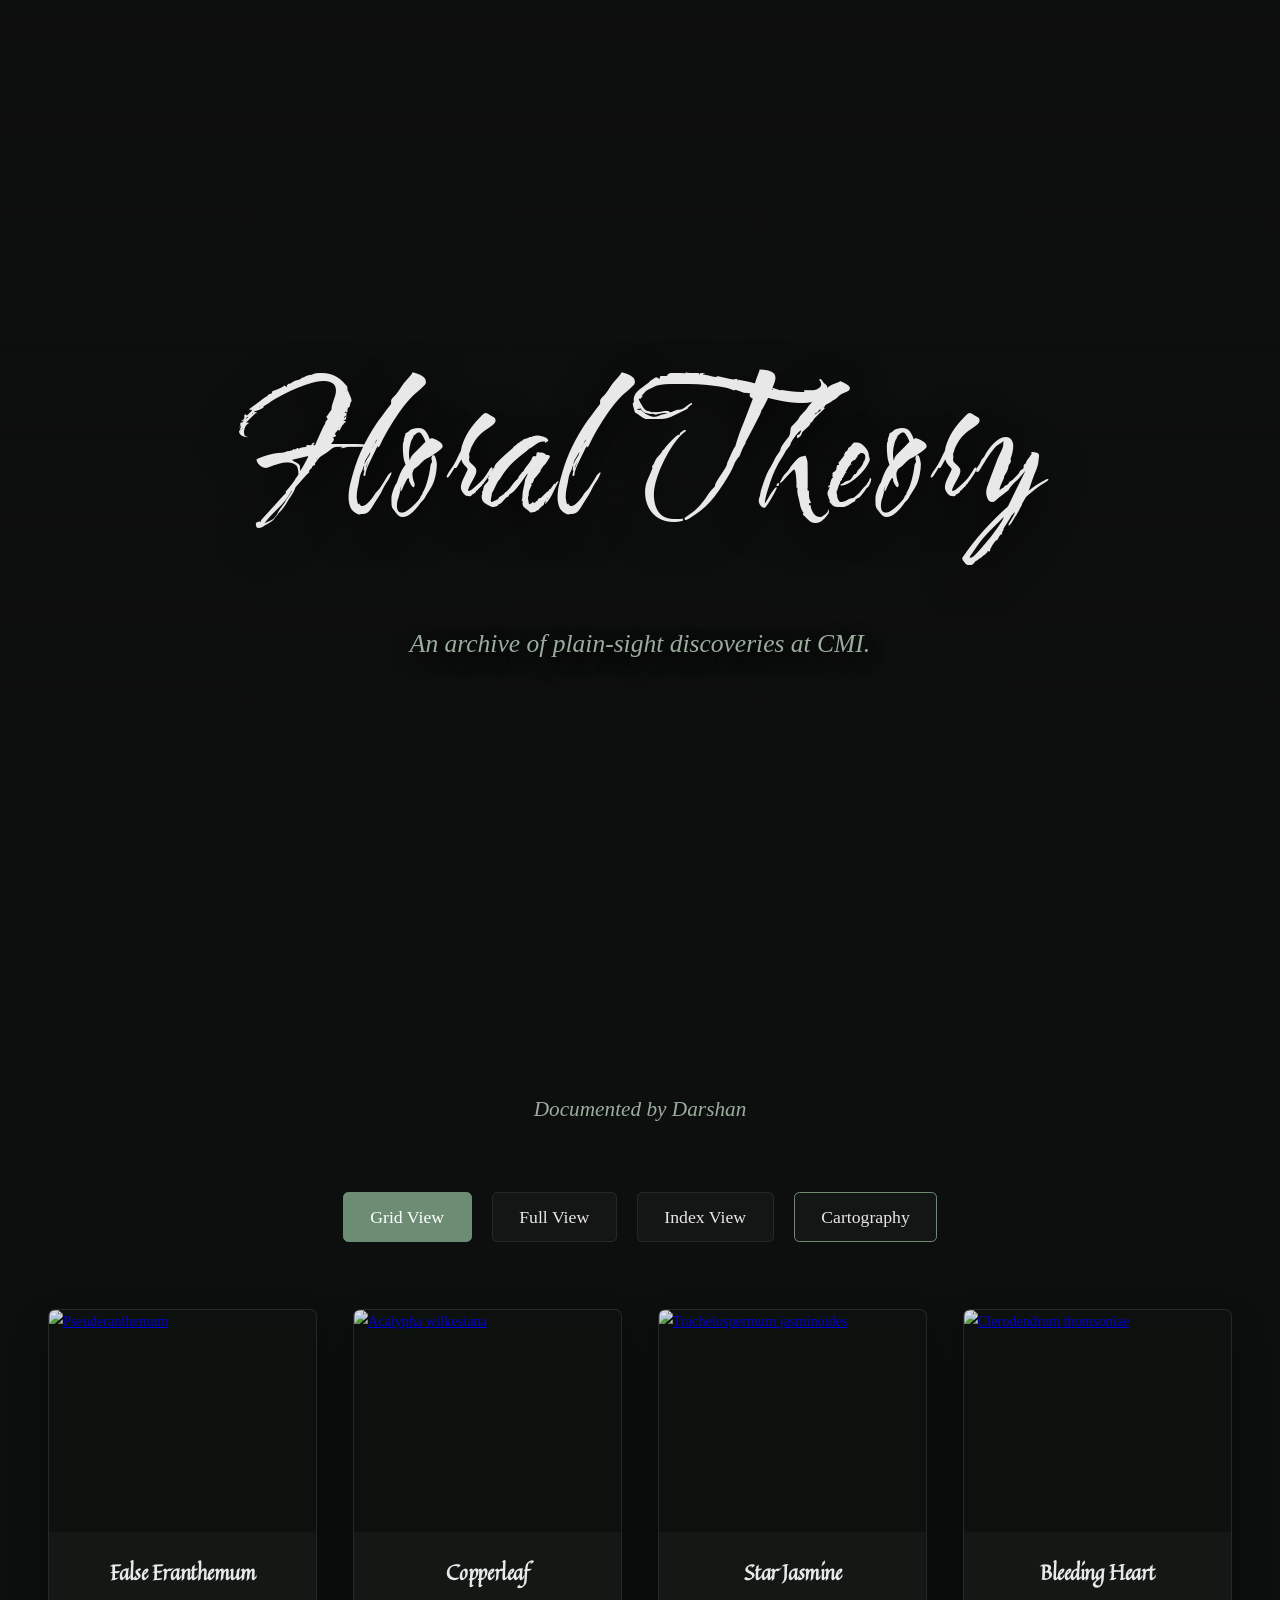
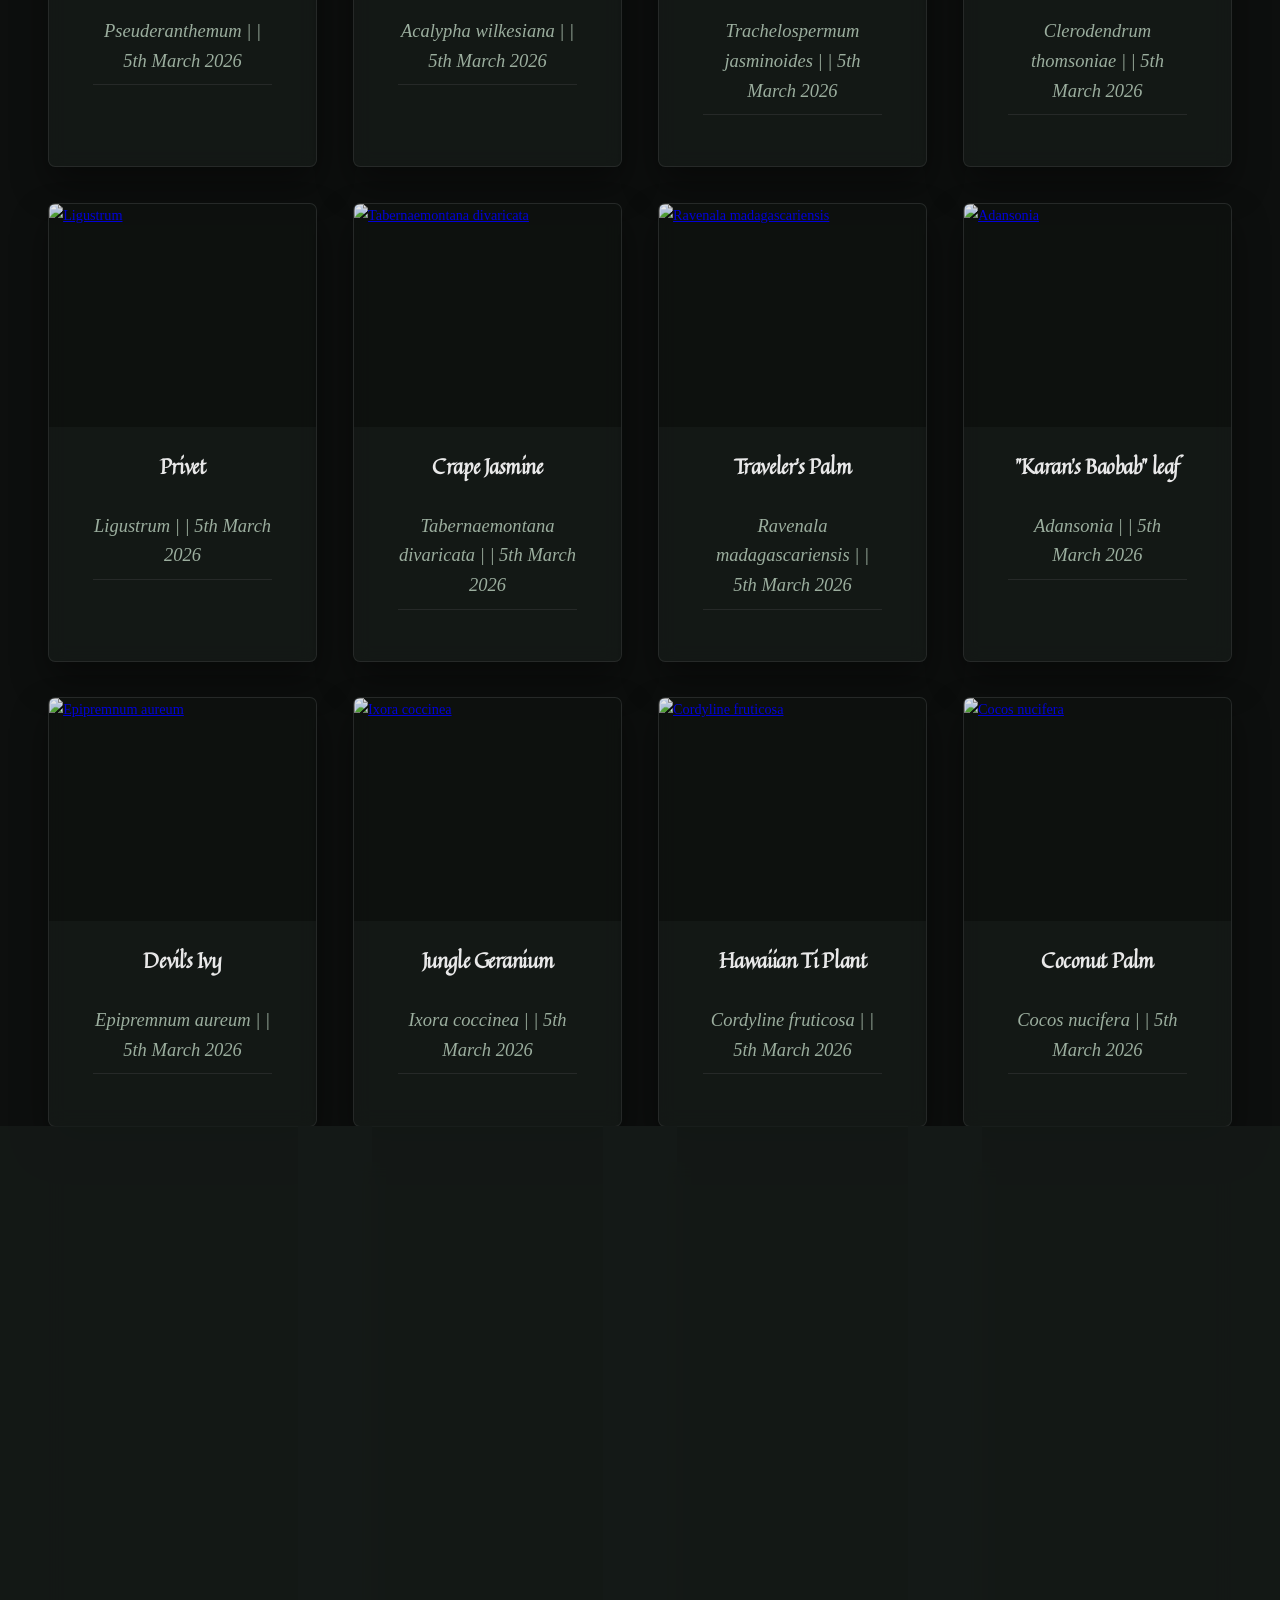
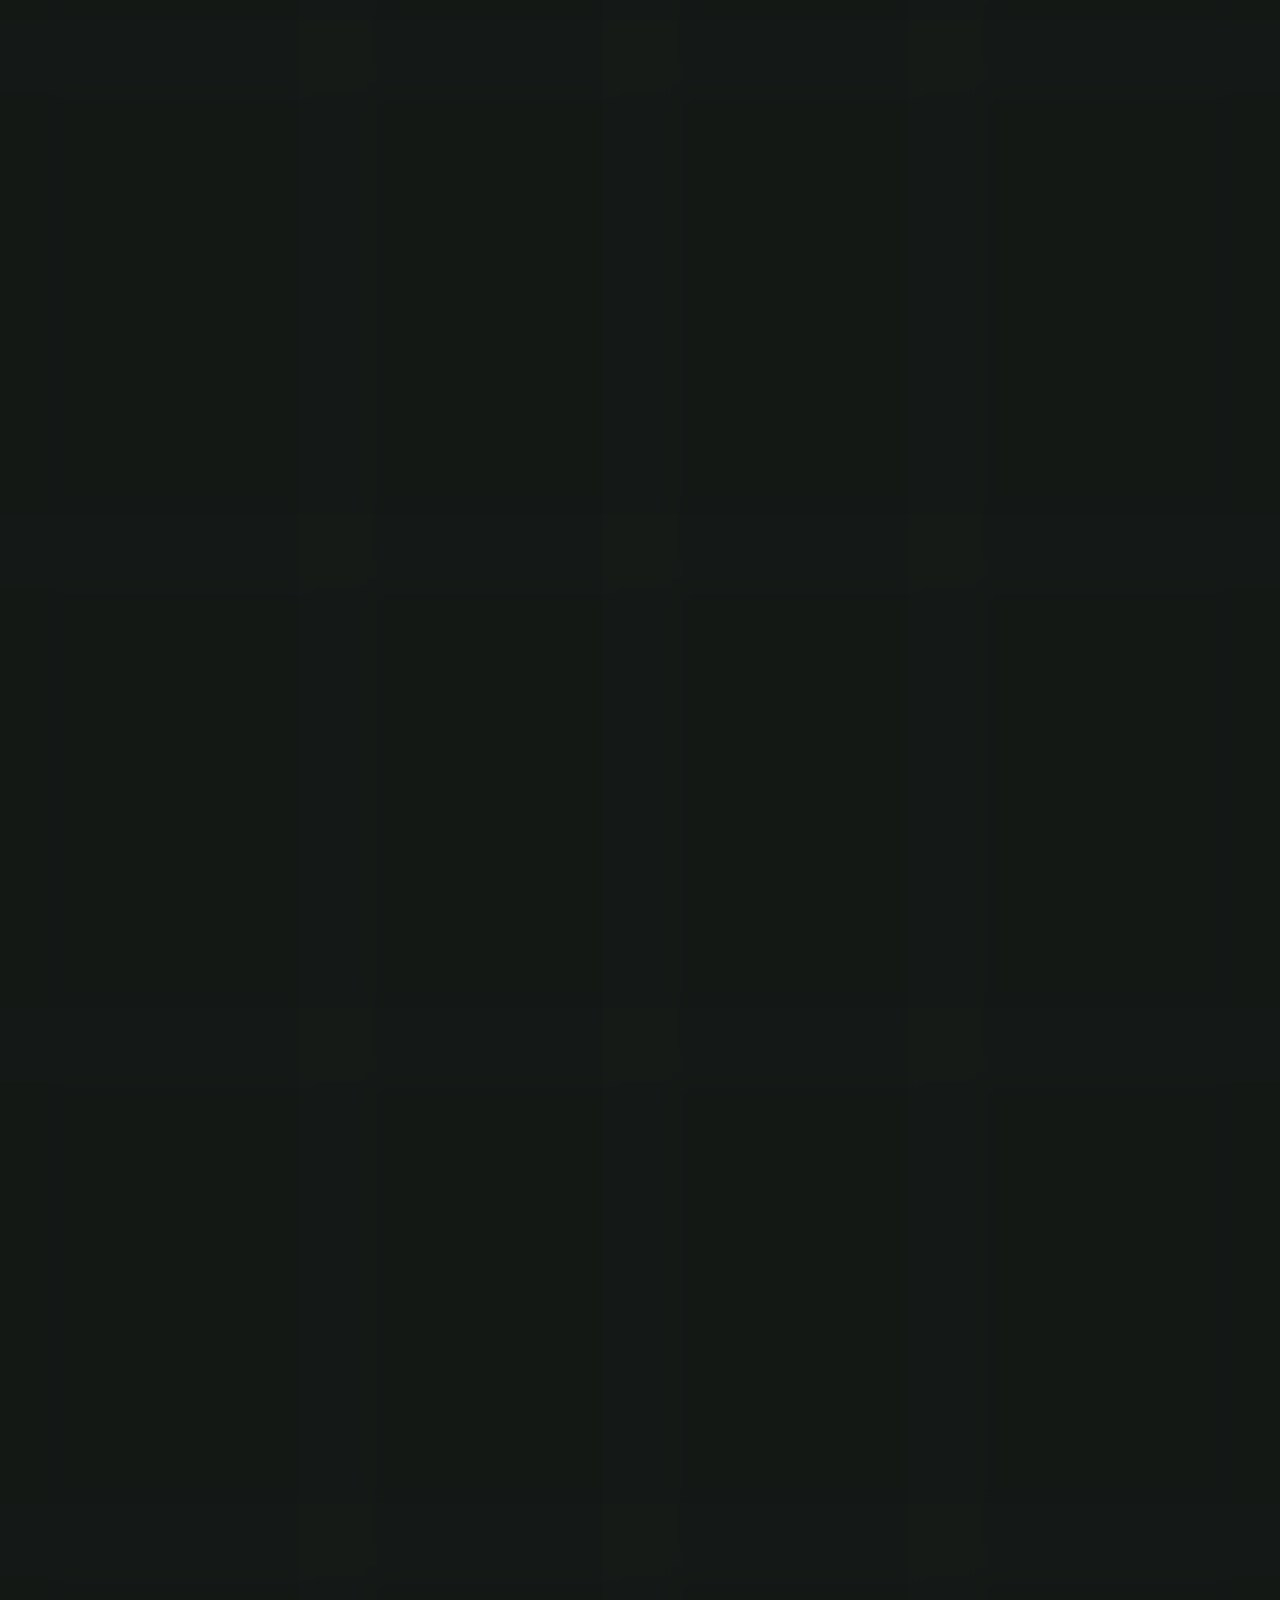
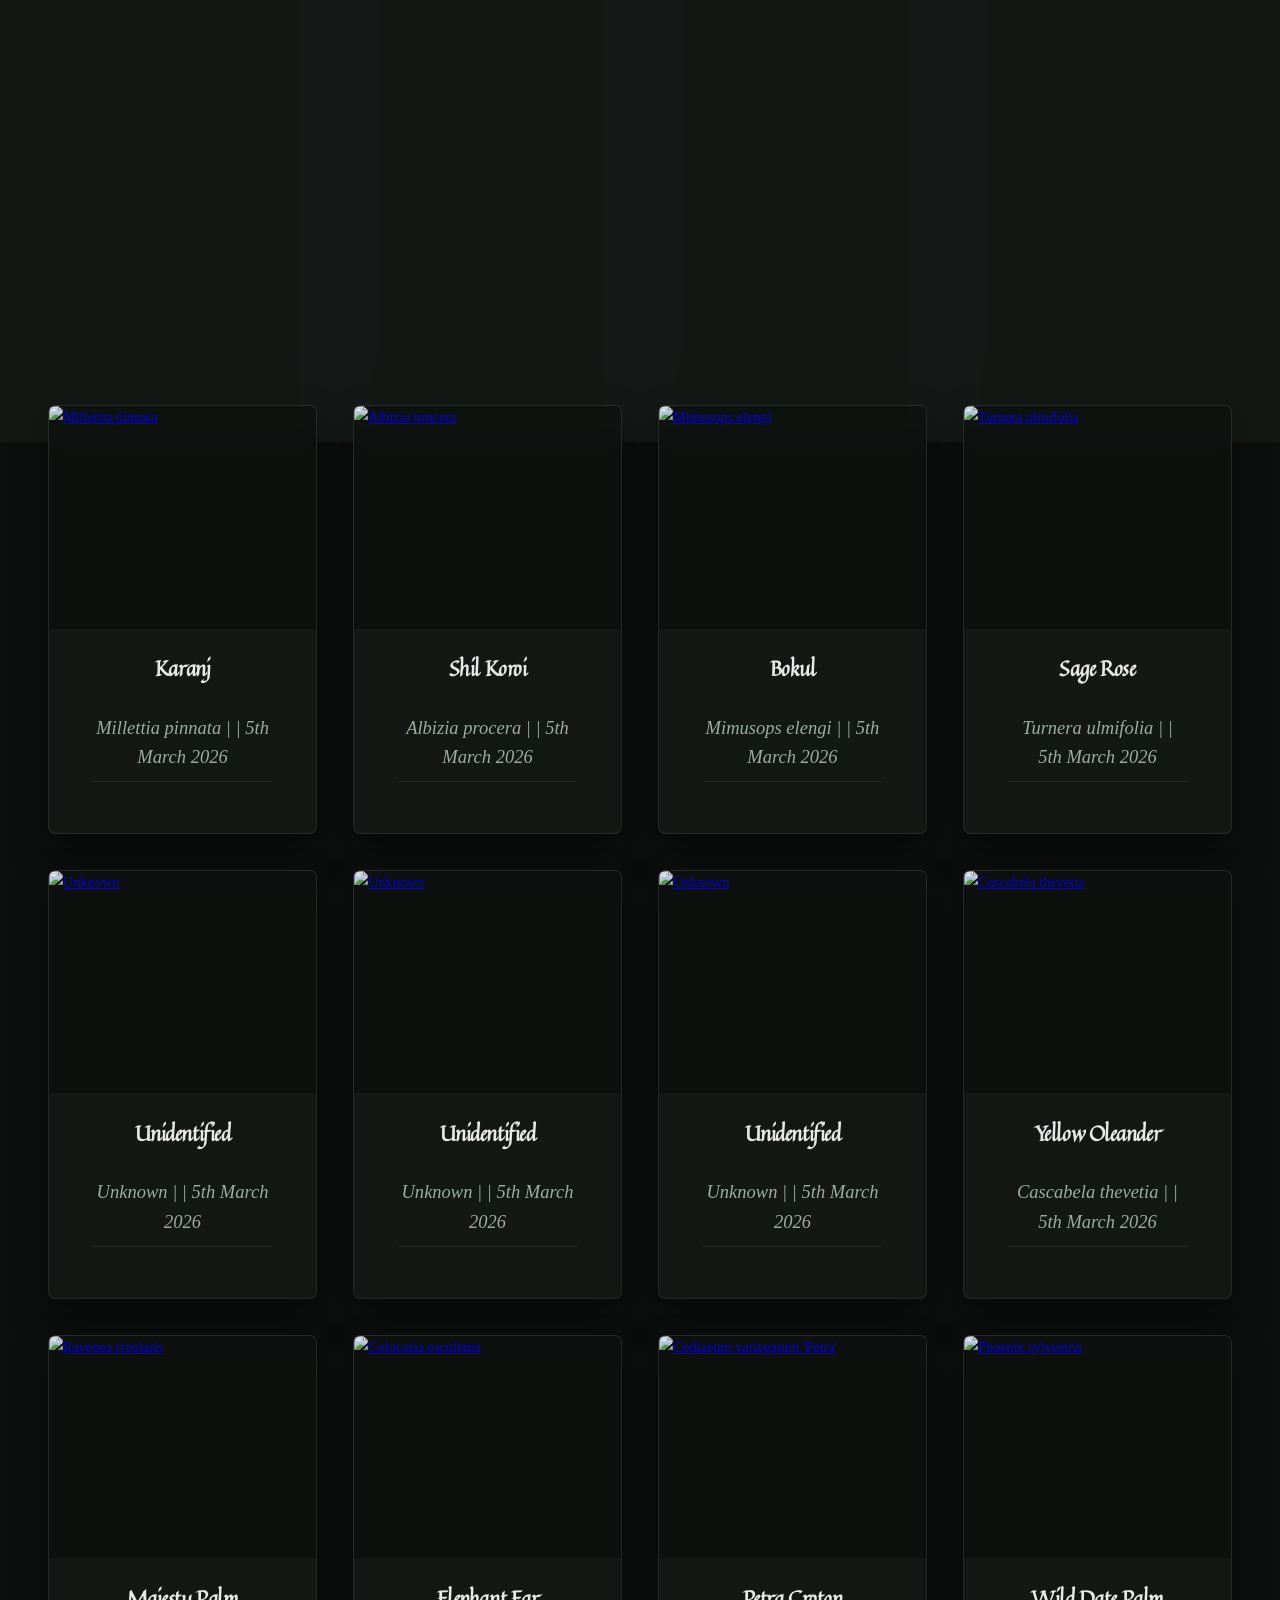
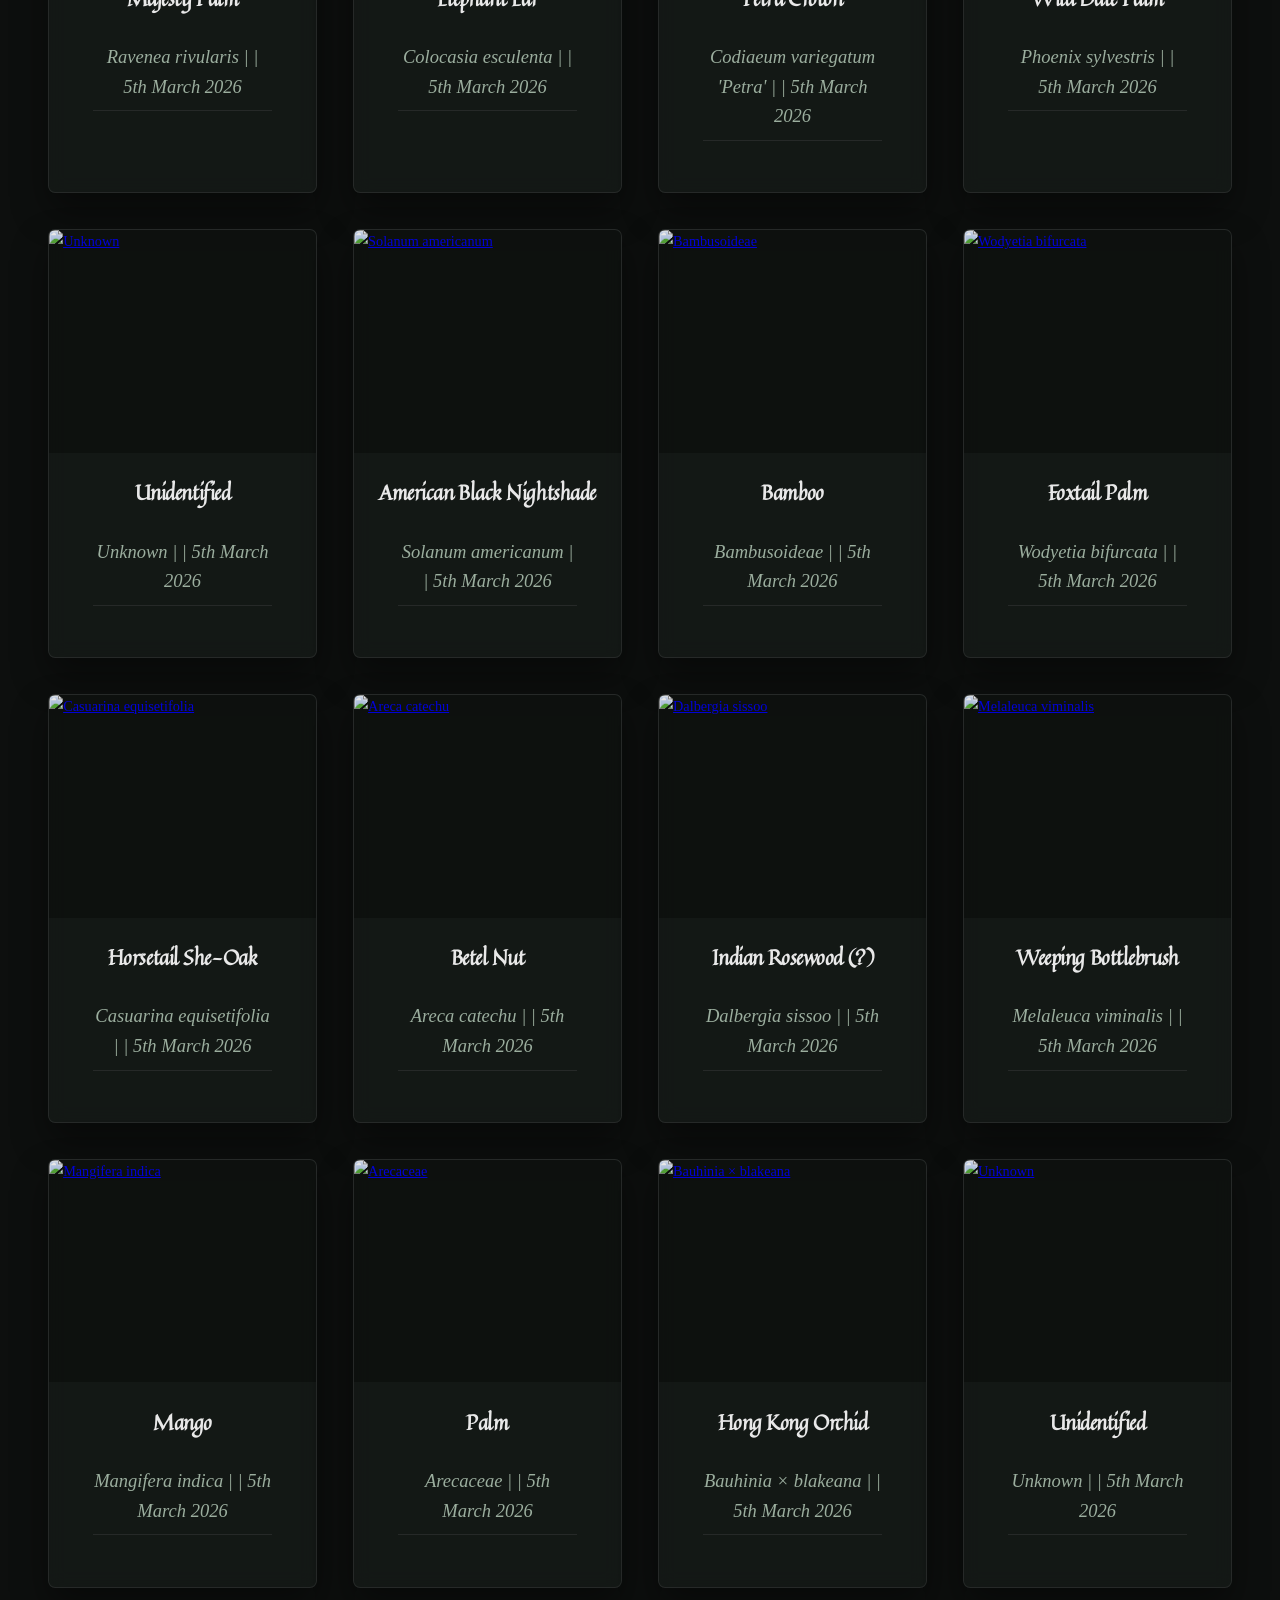
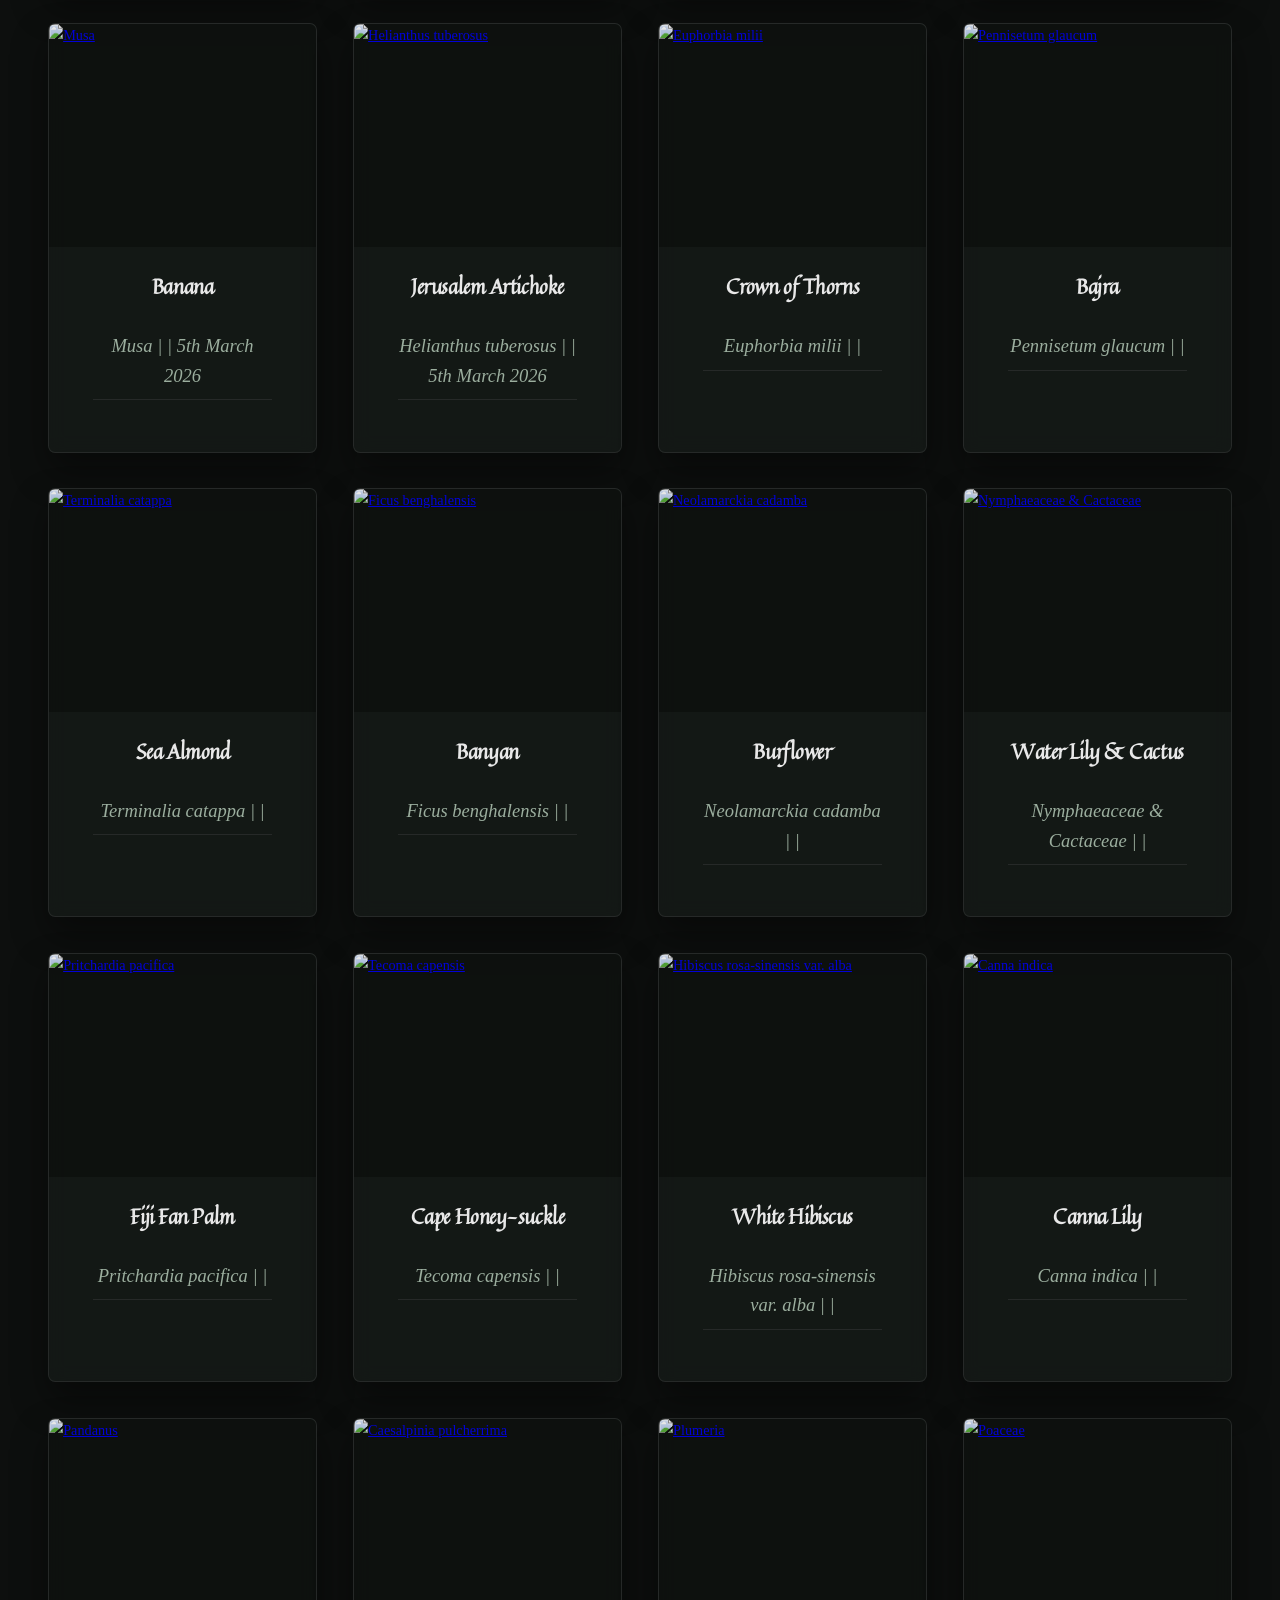
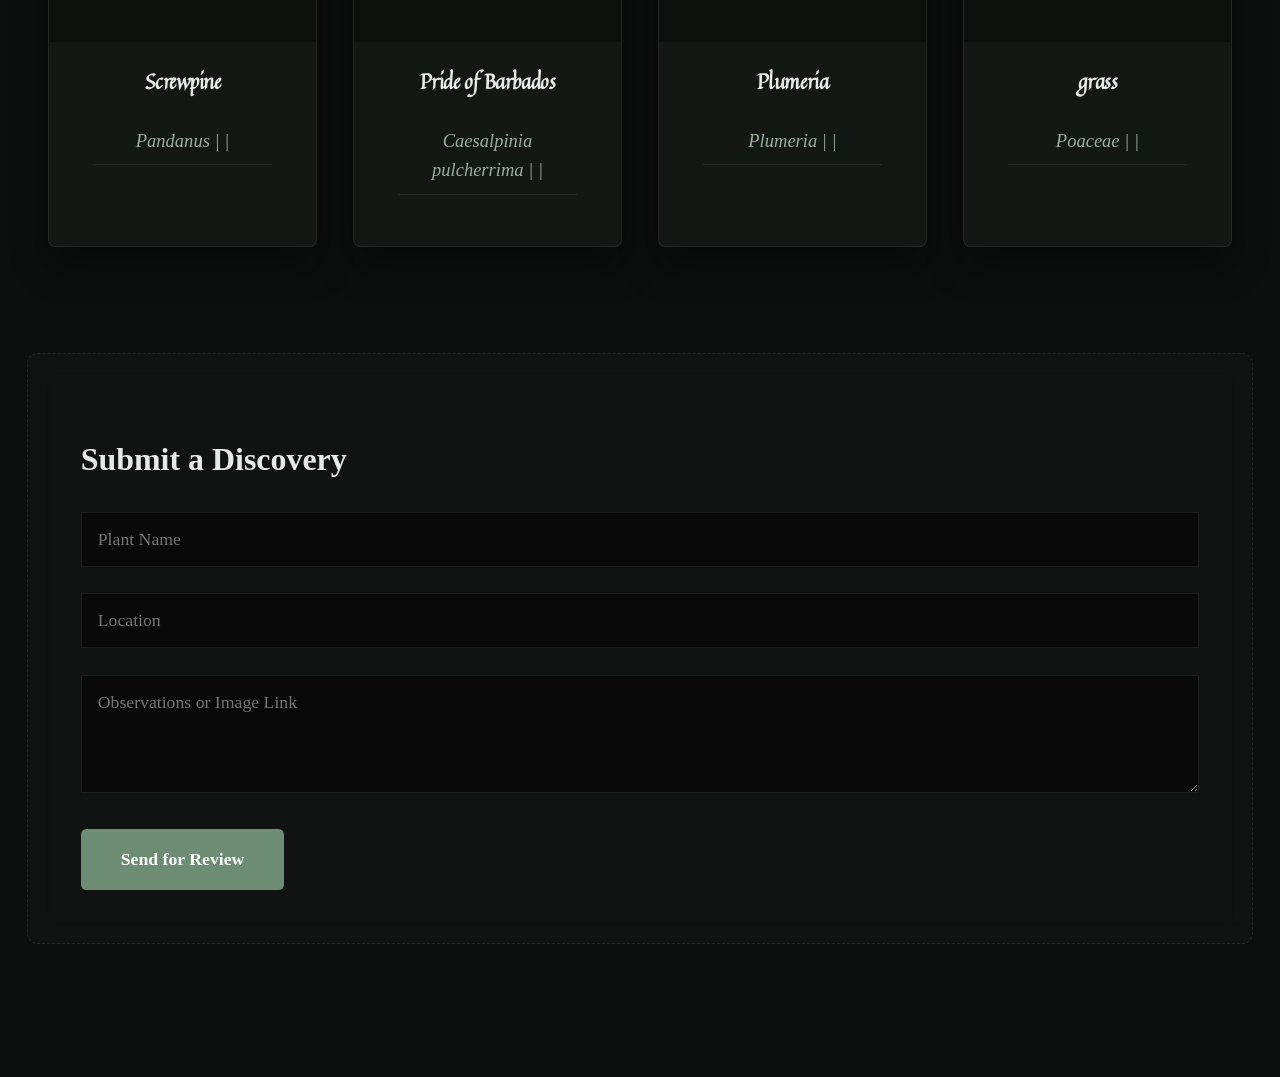
==== index.html @ ca9880a3 "hero didn't load last push so doing it again" ====
<!DOCTYPE html>
<html lang="en">
<head>
    <meta charset="UTF-8">
    <meta name="viewport" content="width=device-width, initial-scale=1.0">
    <!-- Import Water Brush and Quintessential from Google Fonts -->
    <link href="https://fonts.googleapis.com/css2?family=Quintessential&family=Water+Brush&display=swap" rel="stylesheet">
    <title>Floral Theory | CMI Archive</title>
    <style>
        :root {
            --bg-deep: #0D0F0E;
            --card-solid: rgba(22, 27, 24, 0.8); 
            --text-main: #E8E8E8;
            --text-muted: #9BAE9E;
            --accent: #6C8C74;
            --border: rgba(255, 255, 255, 0.08);
        }

        body {
    background-color: var(--bg-deep);
    color: var(--text-main);
    font-family: 'Georgia', serif;
    line-height: 1.6;
    margin: 0;
    padding: 0;
    
    /* Forces the entire page to scale up by 33% */
    zoom: 1.33;
}

        /* --- Second Background (Fades in on scroll) --- */
        /* --- Second Background (Fades in on scroll) --- */
.bg-archive {
    position: fixed;
    top: 0;
    left: 0;
    width: 100%;
    height: 100vh;
    background-image: url('https://github.com/user-attachments/assets/e7b07c85-accc-4a98-9a74-451fd85ec440'); 
    
    /* CHANGE THESE TWO LINES: */
    background-size: cover; 
    background-repeat: no-repeat; 
    
    background-position: center;
    z-index: 0;
    opacity: 0; 
    pointer-events: none;
    will-change: opacity;
}
        /* Dark tint so the cards remain legible against the new image */
.bg-archive::after {
    content: '';
    position: absolute;
    inset: 0;
    /* Adjust the last number (0.85) to change the darkness */
    background: rgba(13, 15, 14, 0.45); 
}

        /* --- Hero Section --- */
        .hero {
            position: relative;
            z-index: 1; 
            width: 100%;
            height: 85vh;
            background-image: url('https://github.com/user-attachments/assets/a4712a03-7000-4d6c-9951-589be7c4dbae'); 
            background-size: cover;
            background-position: center;
            display: flex;
            align-items: center;
            justify-content: center;
        }

        .hero::after {
    content: '';
    position: absolute;
    inset: 0;
    /* This keeps the top 40% completely clear, then fades to solid black slightly before the bottom edge */
    background: linear-gradient(
        to bottom, 
        rgba(13, 15, 14, 0.2) 0%,   /* Top edge: transparent */
    
        rgba(13, 15, 14, 1) 100%   /* 90% down: fully opaque black */
    );
}

        .hero-text {
            position: relative;
            z-index: 1;
            text-align: center;
            padding: 0 20px;
        }

        .hero-text h1 { 
            font-family: 'Water Brush', cursive; 
            font-size: 8rem; 
            font-weight: normal; 
            letter-spacing: 2px;
            margin: 0;
            text-shadow: 0 10px 30px rgba(0,0,0,0.8);
        }

        .hero-text p.subtitle { 
            font-size: 1.2rem; 
            color: var(--text-muted); 
            font-style: italic;
            text-shadow: 0 5px 15px rgba(0,0,0,0.8);
        }

        /* --- Archive Container --- */
        .container {
            max-width: 1000px; 
            margin: 0 auto;
            padding: 40px 20px 100px;
            position: relative;
            z-index: 2; 
        }

        .archive-header { text-align: center; margin-bottom: 50px; }

        .controls {
            display: flex;
            justify-content: center;
            gap: 15px;
            margin-bottom: 50px;
        }

        button {
            background: rgba(255,255,255,0.03);
            border: 1px solid var(--border);
            color: var(--text-main);
            padding: 10px 20px;
            cursor: pointer;
            font-family: inherit;
            border-radius: 4px;
            transition: all 0.2s;
        }

        button:hover, button.active {
            background: var(--accent);
            color: white;
            border-color: var(--accent);
        }

        /* --- Base Card Styles (Applies to all views) --- */
        #gallery { transition: all 0.3s ease; }

        .card {
            width: 100%; /* Default to full width, overridden by Grid view */
            background: var(--card-solid);
            backdrop-filter: blur(10px);
            -webkit-backdrop-filter: blur(10px);
            border: 1px solid var(--border);
            border-radius: 8px;
            overflow: hidden;
            box-shadow: 0 20px 40px rgba(0,0,0,0.4);
            transition: transform 0.3s, border-color 0.3s;
            display: flex;
            flex-direction: column;
        }

        .card:hover { transform: translateY(-5px); border-color: var(--accent); }

        .image-gallery { display: flex; flex-direction: column; gap: 8px; background: rgba(0,0,0,0.3); }
        
        .image-gallery img { 
            width: 100%; 
            display: block; 
            opacity: 0.9; 
            transition: opacity 0.3s; 
        } 
        
        .card:hover img { opacity: 1; }

        .card-content { 
            padding: 25px; 
            text-align: center;
            flex-grow: 1; 
        }

        /* Typography */
        .card-content h2 { 
            font-family: 'Quintessential', serif;
            font-weight: 700; 
            margin: 0 0 10px 0; 
            font-size: 1.5rem;
            color: var(--text-main);
            letter-spacing: -0.5px; 
        }

        .meta { 
            font-family: 'Lora', serif;
            font-size: 1.3rem; 
            color: var(--text-muted); 
            font-style: italic; 
            margin-bottom: 15px; 
            border-bottom: 1px solid var(--border); 
            padding-bottom: 10px;
            display: inline-block; 
            width: 80%; 
        }

        .card-content p:not(.meta) {
            font-size: 1.1rem; 
            line-height: 1.7;
            color: var(--text-main);
        }

        /* --- 1. Grid View Layout --- */
        /* --- Grid View Layout --- */
#gallery.view-grid { 
    display: flex; 
    flex-wrap: wrap; 
    justify-content: center; 
    gap: 40px; 
    width: 100%;
    zoom: 0.67; /* Add it here instead */
}
        
        #gallery.view-grid .card {
            width: 300px; /* Forces cards to 300px ONLY in Grid view */
        }
        
        #gallery.view-grid img.primary-img { 
            height: 250px; 
            object-fit: cover; 
        }
        
        #gallery.view-grid a:not(:first-child) { display: none; }

        /* --- Full View Layout --- */
/* --- Full View Layout --- */
#gallery.view-full { 
    display: flex; flex-direction: column; 
    align-items: center; /* Stops cards from stretching across the screen */
    gap: 60px; width: 100%; zoom: 0.9; 
}
#gallery.view-full .card { width: fit-content; max-width: 100%; }
#gallery.view-full img { max-height: 85vh; object-fit: contain; }

/* --- Accordion (Index) View Layout --- */
/* --- Accordion (Index) View Layout --- */
#gallery.view-accordion { 
    display: flex; flex-direction: column; 
    align-items: center; 
    gap: 15px; width: 100%; zoom: 0.9; 
}

/* Base closed state: Uniform width */
#gallery.view-accordion .card { 
    width: 900px; /* Adjust this number to fit your longest plant title */
    max-width: 100%; /* Prevents breaking on mobile */
    cursor: pointer; 
    transition: width 0.3s ease; /* Adds a smooth expansion animation */
}

/* Open state: Expands to fit the high-res image */
#gallery.view-accordion .card.open { 
    width: fit-content; 
}

/* Hide/Show logic remains the same */
#gallery.view-accordion .card .image-gallery, 
#gallery.view-accordion .card p:not(.meta) { display: none; }
#gallery.view-accordion .card.open .image-gallery { display: flex; }
#gallery.view-accordion .card.open p:not(.meta) { display: block; }
#gallery.view-accordion .card.open img { max-height: 85vh; object-fit: contain; }
        /* --- Submission Section --- */
        .submission-section {
            margin-top: 80px;
            padding: 40px;
            background: rgba(255,255,255,0.02);
            border: 1px dashed var(--border);
            border-radius: 8px;
            backdrop-filter: blur(10px);
        }
        
        input, textarea {
            width: 100%;
            padding: 12px;
            margin-bottom: 20px;
            border: 1px solid var(--border);
            background: rgba(0,0,0,0.5);
            color: var(--text-main);
            font-family: inherit;
            box-sizing: border-box;
        }

        .submit-btn {
            background: var(--accent);
            color: white;
            border: none;
            padding: 15px 30px;
            font-weight: bold;
            cursor: pointer;
            border-radius: 4px;
        }

        /* --- Responsive Media Queries --- */
        @media (max-width: 600px) {
            .hero-text h1 { font-size: 5rem; }
        }   
        
        @media (max-width: 340px) {
            #gallery.view-grid .card {
                width: 100%;
            }
        }
    </style>
</head>
<body>
    
    <!-- The fixed background that fades in -->
    <div class="bg-archive" id="bg-archive"></div>

    <section class="hero">
        <div class="hero-text">
            <h1>Floral Theory</h1>
            <p class="subtitle">An archive of plain-sight discoveries at CMI.</p>
        </div>
    </section>

    <div class="container">
        <header class="archive-header">
            <p id="dynamic-subtitle" style="color: var(--text-muted); font-style: italic;">Documented by Darshan</p>
        </header>

        <div class="controls">
            <button onclick="setView('view-grid')" id="btn-grid" class="active">Grid View</button>
            <button onclick="setView('view-full')" id="btn-full">Full View</button>
            <button onclick="setView('view-accordion')" id="btn-accordion">Index View</button>
            <a href="map.html" style="text-decoration:none;"><button style="border-color: var(--accent);">Cartography</button></a>
        </div>

        <main id="gallery" class="view-grid">
            
        <div class="card" id="plant-1" data-location="">
            <div class="image-gallery">
                
            <a href="https://github.com/user-attachments/assets/e7b07c85-accc-4a98-9a74-451fd85ec440" target="_blank" title="Click to view full resolution">
                <img src="https://wsrv.nl/?url=https://github.com/user-attachments/assets/e7b07c85-accc-4a98-9a74-451fd85ec440&w=800&output=webp" alt="Pseuderanthemum" class="primary-img" loading="lazy">
            </a>
        
                    <a href="https://github.com/user-attachments/assets/2531268b-0495-4927-b6d1-965b17a26880" target="_blank" title="Click to view full resolution">
                        <img src="https://wsrv.nl/?url=https://github.com/user-attachments/assets/2531268b-0495-4927-b6d1-965b17a26880&w=800&output=webp" alt="Additional image for Pseuderanthemum" loading="lazy">
                    </a>
                
            </div>
            <div class="card-content">
                <h2>False Eranthemum</h2>
                <p class="meta">Pseuderanthemum |  | 5th March 2026</p>
                <p class="desc"></p>
            </div>
        </div>
        
        <div class="card" id="plant-2" data-location="">
            <div class="image-gallery">
                
            <a href="https://github.com/user-attachments/assets/07d1a479-cd97-4cc0-b3ea-69c607bc57f6" target="_blank" title="Click to view full resolution">
                <img src="https://wsrv.nl/?url=https://github.com/user-attachments/assets/07d1a479-cd97-4cc0-b3ea-69c607bc57f6&w=800&output=webp" alt="Acalypha wilkesiana" class="primary-img" loading="lazy">
            </a>
        
                    <a href="https://github.com/user-attachments/assets/bc337ae5-3aed-48ed-a470-de18c6b44f42" target="_blank" title="Click to view full resolution">
                        <img src="https://wsrv.nl/?url=https://github.com/user-attachments/assets/bc337ae5-3aed-48ed-a470-de18c6b44f42&w=800&output=webp" alt="Additional image for Acalypha wilkesiana" loading="lazy">
                    </a>
                
            </div>
            <div class="card-content">
                <h2>Copperleaf</h2>
                <p class="meta">Acalypha wilkesiana |  | 5th March 2026</p>
                <p class="desc"></p>
            </div>
        </div>
        
        <div class="card" id="plant-3" data-location="">
            <div class="image-gallery">
                
            <a href="https://github.com/user-attachments/assets/e478cf8c-303c-4598-bcce-6fed659b21f1" target="_blank" title="Click to view full resolution">
                <img src="https://wsrv.nl/?url=https://github.com/user-attachments/assets/e478cf8c-303c-4598-bcce-6fed659b21f1&w=800&output=webp" alt="Trachelospermum jasminoides" class="primary-img" loading="lazy">
            </a>
        
            </div>
            <div class="card-content">
                <h2>Star Jasmine</h2>
                <p class="meta">Trachelospermum jasminoides |  | 5th March 2026</p>
                <p class="desc"></p>
            </div>
        </div>
        
        <div class="card" id="plant-4" data-location="">
            <div class="image-gallery">
                
            <a href="https://github.com/user-attachments/assets/3a428939-9861-44c5-88c5-682511d564e1" target="_blank" title="Click to view full resolution">
                <img src="https://wsrv.nl/?url=https://github.com/user-attachments/assets/3a428939-9861-44c5-88c5-682511d564e1&w=800&output=webp" alt="Clerodendrum thomsoniae" class="primary-img" loading="lazy">
            </a>
        
            </div>
            <div class="card-content">
                <h2>Bleeding Heart</h2>
                <p class="meta">Clerodendrum thomsoniae |  | 5th March 2026</p>
                <p class="desc"></p>
            </div>
        </div>
        
        <div class="card" id="plant-5" data-location="">
            <div class="image-gallery">
                
            <a href="https://github.com/user-attachments/assets/eec0e2a0-e2bd-46e9-a9c6-18034b1bbadb" target="_blank" title="Click to view full resolution">
                <img src="https://wsrv.nl/?url=https://github.com/user-attachments/assets/eec0e2a0-e2bd-46e9-a9c6-18034b1bbadb&w=800&output=webp" alt="Ligustrum" class="primary-img" loading="lazy">
            </a>
        
            </div>
            <div class="card-content">
                <h2>Privet</h2>
                <p class="meta">Ligustrum |  | 5th March 2026</p>
                <p class="desc"></p>
            </div>
        </div>
        
        <div class="card" id="plant-6" data-location="">
            <div class="image-gallery">
                
            <a href="https://github.com/user-attachments/assets/8d8e6d80-3408-412d-baf7-2f061ad25abc" target="_blank" title="Click to view full resolution">
                <img src="https://wsrv.nl/?url=https://github.com/user-attachments/assets/8d8e6d80-3408-412d-baf7-2f061ad25abc&w=800&output=webp" alt="Tabernaemontana divaricata" class="primary-img" loading="lazy">
            </a>
        
                    <a href="https://github.com/user-attachments/assets/e38c27bc-d60f-4387-99c0-b927f8a98aeb" target="_blank" title="Click to view full resolution">
                        <img src="https://wsrv.nl/?url=https://github.com/user-attachments/assets/e38c27bc-d60f-4387-99c0-b927f8a98aeb&w=800&output=webp" alt="Additional image for Tabernaemontana divaricata" loading="lazy">
                    </a>
                
            </div>
            <div class="card-content">
                <h2>Crape Jasmine</h2>
                <p class="meta">Tabernaemontana divaricata |  | 5th March 2026</p>
                <p class="desc"></p>
            </div>
        </div>
        
        <div class="card" id="plant-7" data-location="">
            <div class="image-gallery">
                
            <a href="https://github.com/user-attachments/assets/369834a5-fed4-4060-a862-34f8ff9b5362" target="_blank" title="Click to view full resolution">
                <img src="https://wsrv.nl/?url=https://github.com/user-attachments/assets/369834a5-fed4-4060-a862-34f8ff9b5362&w=800&output=webp" alt="Ravenala madagascariensis" class="primary-img" loading="lazy">
            </a>
        
                    <a href="https://github.com/user-attachments/assets/0bde1ee8-c62a-465e-9466-7f7b4bc17083" target="_blank" title="Click to view full resolution">
                        <img src="https://wsrv.nl/?url=https://github.com/user-attachments/assets/0bde1ee8-c62a-465e-9466-7f7b4bc17083&w=800&output=webp" alt="Additional image for Ravenala madagascariensis" loading="lazy">
                    </a>
                
            </div>
            <div class="card-content">
                <h2>Traveler's Palm</h2>
                <p class="meta">Ravenala madagascariensis |  | 5th March 2026</p>
                <p class="desc"></p>
            </div>
        </div>
        
        <div class="card" id="plant-8" data-location="">
            <div class="image-gallery">
                
            <a href="https://github.com/user-attachments/assets/7c1b4fa9-0ddc-40b8-bd61-7a6da8176fe8" target="_blank" title="Click to view full resolution">
                <img src="https://wsrv.nl/?url=https://github.com/user-attachments/assets/7c1b4fa9-0ddc-40b8-bd61-7a6da8176fe8&w=800&output=webp" alt="Adansonia" class="primary-img" loading="lazy">
            </a>
        
            </div>
            <div class="card-content">
                <h2>"Karan's Baobab" leaf</h2>
                <p class="meta">Adansonia |  | 5th March 2026</p>
                <p class="desc"></p>
            </div>
        </div>
        
        <div class="card" id="plant-9" data-location="">
            <div class="image-gallery">
                
            <a href="https://github.com/user-attachments/assets/deb736c8-eab8-4a8e-bd91-97f5cd4d7c41" target="_blank" title="Click to view full resolution">
                <img src="https://wsrv.nl/?url=https://github.com/user-attachments/assets/deb736c8-eab8-4a8e-bd91-97f5cd4d7c41&w=800&output=webp" alt="Epipremnum aureum" class="primary-img" loading="lazy">
            </a>
        
            </div>
            <div class="card-content">
                <h2>Devil's Ivy</h2>
                <p class="meta">Epipremnum aureum |  | 5th March 2026</p>
                <p class="desc"></p>
            </div>
        </div>
        
        <div class="card" id="plant-10" data-location="">
            <div class="image-gallery">
                
            <a href="https://github.com/user-attachments/assets/0338fab9-f014-4c50-b016-294574efd0f0" target="_blank" title="Click to view full resolution">
                <img src="https://wsrv.nl/?url=https://github.com/user-attachments/assets/0338fab9-f014-4c50-b016-294574efd0f0&w=800&output=webp" alt="Ixora coccinea" class="primary-img" loading="lazy">
            </a>
        
                    <a href="https://github.com/user-attachments/assets/59af56ba-f117-4f05-bdbb-cd941b5fcfe2" target="_blank" title="Click to view full resolution">
                        <img src="https://wsrv.nl/?url=https://github.com/user-attachments/assets/59af56ba-f117-4f05-bdbb-cd941b5fcfe2&w=800&output=webp" alt="Additional image for Ixora coccinea" loading="lazy">
                    </a>
                
            </div>
            <div class="card-content">
                <h2>Jungle Geranium</h2>
                <p class="meta">Ixora coccinea |  | 5th March 2026</p>
                <p class="desc"></p>
            </div>
        </div>
        
        <div class="card" id="plant-11" data-location="">
            <div class="image-gallery">
                
            <a href="https://github.com/user-attachments/assets/4ec278cd-82be-4e55-9097-eacd1466874b" target="_blank" title="Click to view full resolution">
                <img src="https://wsrv.nl/?url=https://github.com/user-attachments/assets/4ec278cd-82be-4e55-9097-eacd1466874b&w=800&output=webp" alt="Cordyline fruticosa" class="primary-img" loading="lazy">
            </a>
        
            </div>
            <div class="card-content">
                <h2>Hawaiian Ti Plant</h2>
                <p class="meta">Cordyline fruticosa |  | 5th March 2026</p>
                <p class="desc"></p>
            </div>
        </div>
        
        <div class="card" id="plant-12" data-location="">
            <div class="image-gallery">
                
            <a href="https://github.com/user-attachments/assets/9b5683e2-accc-4ada-a6be-a43902e18306" target="_blank" title="Click to view full resolution">
                <img src="https://wsrv.nl/?url=https://github.com/user-attachments/assets/9b5683e2-accc-4ada-a6be-a43902e18306&w=800&output=webp" alt="Cocos nucifera" class="primary-img" loading="lazy">
            </a>
        
            </div>
            <div class="card-content">
                <h2>Coconut Palm</h2>
                <p class="meta">Cocos nucifera |  | 5th March 2026</p>
                <p class="desc"></p>
            </div>
        </div>
        
        <div class="card" id="plant-13" data-location="">
            <div class="image-gallery">
                
            <a href="https://github.com/user-attachments/assets/6559cc52-c40a-4b61-b33f-84c5b4f9e34c" target="_blank" title="Click to view full resolution">
                <img src="https://wsrv.nl/?url=https://github.com/user-attachments/assets/6559cc52-c40a-4b61-b33f-84c5b4f9e34c&w=800&output=webp" alt="Nephrolepis exaltata" class="primary-img" loading="lazy">
            </a>
        
            </div>
            <div class="card-content">
                <h2>Boston Fern</h2>
                <p class="meta">Nephrolepis exaltata |  | 5th March 2026</p>
                <p class="desc"></p>
            </div>
        </div>
        
        <div class="card" id="plant-14" data-location="">
            <div class="image-gallery">
                
            <a href="https://github.com/user-attachments/assets/ce4d1920-4d4b-4042-87ba-66d6ca330ae6" target="_blank" title="Click to view full resolution">
                <img src="https://wsrv.nl/?url=https://github.com/user-attachments/assets/ce4d1920-4d4b-4042-87ba-66d6ca330ae6&w=800&output=webp" alt="Caladium bicolor" class="primary-img" loading="lazy">
            </a>
        
            </div>
            <div class="card-content">
                <h2>Heart of Jesus</h2>
                <p class="meta">Caladium bicolor |  | 5th March 2026</p>
                <p class="desc"></p>
            </div>
        </div>
        
        <div class="card" id="plant-15" data-location="">
            <div class="image-gallery">
                
            <a href="https://github.com/user-attachments/assets/930c41d5-a31b-4f5b-bb05-922fa9500305" target="_blank" title="Click to view full resolution">
                <img src="https://wsrv.nl/?url=https://github.com/user-attachments/assets/930c41d5-a31b-4f5b-bb05-922fa9500305&w=800&output=webp" alt="Chlorophytum comosum" class="primary-img" loading="lazy">
            </a>
        
            </div>
            <div class="card-content">
                <h2>Spider Plant</h2>
                <p class="meta">Chlorophytum comosum |  | 5th March 2026</p>
                <p class="desc"></p>
            </div>
        </div>
        
        <div class="card" id="plant-16" data-location="">
            <div class="image-gallery">
                
            <a href="https://github.com/user-attachments/assets/97a55b04-187d-4a93-b287-82126e41ba96" target="_blank" title="Click to view full resolution">
                <img src="https://wsrv.nl/?url=https://github.com/user-attachments/assets/97a55b04-187d-4a93-b287-82126e41ba96&w=800&output=webp" alt="Codiaeum variegatum" class="primary-img" loading="lazy">
            </a>
        
            </div>
            <div class="card-content">
                <h2>Croton</h2>
                <p class="meta">Codiaeum variegatum |  | 5th March 2026</p>
                <p class="desc"></p>
            </div>
        </div>
        
        <div class="card" id="plant-17" data-location="">
            <div class="image-gallery">
                
            <a href="https://github.com/user-attachments/assets/59fffdb8-299d-4491-8abd-2199a8bb845e" target="_blank" title="Click to view full resolution">
                <img src="https://wsrv.nl/?url=https://github.com/user-attachments/assets/59fffdb8-299d-4491-8abd-2199a8bb845e&w=800&output=webp" alt="Ficus benjamina 'Variegata'" class="primary-img" loading="lazy">
            </a>
        
                    <a href="https://github.com/user-attachments/assets/b2d53e14-0abc-430b-b513-e7ea168a2684" target="_blank" title="Click to view full resolution">
                        <img src="https://wsrv.nl/?url=https://github.com/user-attachments/assets/b2d53e14-0abc-430b-b513-e7ea168a2684&w=800&output=webp" alt="Additional image for Ficus benjamina 'Variegata'" loading="lazy">
                    </a>
                
            </div>
            <div class="card-content">
                <h2>Variegated Weeping Fig</h2>
                <p class="meta">Ficus benjamina 'Variegata' |  | 5th March 2026</p>
                <p class="desc"></p>
            </div>
        </div>
        
        <div class="card" id="plant-18" data-location="">
            <div class="image-gallery">
                
            <a href="https://github.com/user-attachments/assets/e0c0093e-1534-48c0-8b14-dfb126bb11c6" target="_blank" title="Click to view full resolution">
                <img src="https://wsrv.nl/?url=https://github.com/user-attachments/assets/e0c0093e-1534-48c0-8b14-dfb126bb11c6&w=800&output=webp" alt="Bougainvillea" class="primary-img" loading="lazy">
            </a>
        
            </div>
            <div class="card-content">
                <h2>Bougainvillea</h2>
                <p class="meta">Bougainvillea |  | 5th March 2026</p>
                <p class="desc"></p>
            </div>
        </div>
        
        <div class="card" id="plant-19" data-location="">
            <div class="image-gallery">
                
            <a href="https://github.com/user-attachments/assets/dee7867d-3121-4f89-a7a9-4032540b293e" target="_blank" title="Click to view full resolution">
                <img src="https://wsrv.nl/?url=https://github.com/user-attachments/assets/dee7867d-3121-4f89-a7a9-4032540b293e&w=800&output=webp" alt="Hamelia patens" class="primary-img" loading="lazy">
            </a>
        
            </div>
            <div class="card-content">
                <h2>Firebush</h2>
                <p class="meta">Hamelia patens |  | 5th March 2026</p>
                <p class="desc"></p>
            </div>
        </div>
        
        <div class="card" id="plant-20" data-location="">
            <div class="image-gallery">
                
            <a href="https://github.com/user-attachments/assets/2a64344b-193a-4f2e-af5b-bec209a0e6ea" target="_blank" title="Click to view full resolution">
                <img src="https://wsrv.nl/?url=https://github.com/user-attachments/assets/2a64344b-193a-4f2e-af5b-bec209a0e6ea&w=800&output=webp" alt="Dracaena marginata" class="primary-img" loading="lazy">
            </a>
        
            </div>
            <div class="card-content">
                <h2>Dragon Tree</h2>
                <p class="meta">Dracaena marginata |  | 5th March 2026</p>
                <p class="desc"></p>
            </div>
        </div>
        
        <div class="card" id="plant-21" data-location="">
            <div class="image-gallery">
                
            <a href="https://github.com/user-attachments/assets/1362ba9d-35a6-4558-96e1-bd53aa555a97" target="_blank" title="Click to view full resolution">
                <img src="https://wsrv.nl/?url=https://github.com/user-attachments/assets/1362ba9d-35a6-4558-96e1-bd53aa555a97&w=800&output=webp" alt="Phalaenopsis" class="primary-img" loading="lazy">
            </a>
        
                    <a href="https://github.com/user-attachments/assets/fdd66384-f327-465e-a00e-b4382afb8b03" target="_blank" title="Click to view full resolution">
                        <img src="https://wsrv.nl/?url=https://github.com/user-attachments/assets/fdd66384-f327-465e-a00e-b4382afb8b03&w=800&output=webp" alt="Additional image for Phalaenopsis" loading="lazy">
                    </a>
                
            </div>
            <div class="card-content">
                <h2>Dwarf White Orchid</h2>
                <p class="meta">Phalaenopsis |  | 5th March 2026</p>
                <p class="desc"></p>
            </div>
        </div>
        
        <div class="card" id="plant-23" data-location="">
            <div class="image-gallery">
                
            <a href="https://github.com/user-attachments/assets/4e9db1e6-27c1-4c74-a9dc-6bfe4b23dfe6" target="_blank" title="Click to view full resolution">
                <img src="https://wsrv.nl/?url=https://github.com/user-attachments/assets/4e9db1e6-27c1-4c74-a9dc-6bfe4b23dfe6&w=800&output=webp" alt="Dracaena trifasciata" class="primary-img" loading="lazy">
            </a>
        
            </div>
            <div class="card-content">
                <h2>Mother-in-law's tongue</h2>
                <p class="meta">Dracaena trifasciata |  | 5th March 2026</p>
                <p class="desc"></p>
            </div>
        </div>
        
        <div class="card" id="plant-24" data-location="">
            <div class="image-gallery">
                
            <a href="https://github.com/user-attachments/assets/2bf81e4a-07dd-4639-90a6-ab19a268d98b" target="_blank" title="Click to view full resolution">
                <img src="https://wsrv.nl/?url=https://github.com/user-attachments/assets/2bf81e4a-07dd-4639-90a6-ab19a268d98b&w=800&output=webp" alt="Catharanthus roseus" class="primary-img" loading="lazy">
            </a>
        
            </div>
            <div class="card-content">
                <h2>Periwinkle</h2>
                <p class="meta">Catharanthus roseus |  | 5th March 2026</p>
                <p class="desc"></p>
            </div>
        </div>
        
        <div class="card" id="plant-25" data-location="">
            <div class="image-gallery">
                
            <a href="https://github.com/user-attachments/assets/a0bcb8cb-d3ce-41e4-9a31-2d20f954ceb1" target="_blank" title="Click to view full resolution">
                <img src="https://wsrv.nl/?url=https://github.com/user-attachments/assets/a0bcb8cb-d3ce-41e4-9a31-2d20f954ceb1&w=800&output=webp" alt="Crossandra infundibuliformis" class="primary-img" loading="lazy">
            </a>
        
            </div>
            <div class="card-content">
                <h2>Crossandra</h2>
                <p class="meta">Crossandra infundibuliformis |  | 5th March 2026</p>
                <p class="desc"></p>
            </div>
        </div>
        
        <div class="card" id="plant-26" data-location="">
            <div class="image-gallery">
                
            <a href="https://github.com/user-attachments/assets/765af0a6-7950-41c1-89e1-e6b2a778d796" target="_blank" title="Click to view full resolution">
                <img src="https://wsrv.nl/?url=https://github.com/user-attachments/assets/765af0a6-7950-41c1-89e1-e6b2a778d796&w=800&output=webp" alt="Crotalaria retusa" class="primary-img" loading="lazy">
            </a>
        
            </div>
            <div class="card-content">
                <h2>Rattleweed</h2>
                <p class="meta">Crotalaria retusa |  | 5th March 2026</p>
                <p class="desc"></p>
            </div>
        </div>
        
        <div class="card" id="plant-27" data-location="">
            <div class="image-gallery">
                
            <a href="https://github.com/user-attachments/assets/e95d67cd-7b5e-4a95-b39c-f2fb7f561234" target="_blank" title="Click to view full resolution">
                <img src="https://wsrv.nl/?url=https://github.com/user-attachments/assets/e95d67cd-7b5e-4a95-b39c-f2fb7f561234&w=800&output=webp" alt="Azadirachta indica" class="primary-img" loading="lazy">
            </a>
        
                    <a href="https://github.com/user-attachments/assets/7190d3d2-a51a-492e-bbc2-6106d624437a" target="_blank" title="Click to view full resolution">
                        <img src="https://wsrv.nl/?url=https://github.com/user-attachments/assets/7190d3d2-a51a-492e-bbc2-6106d624437a&w=800&output=webp" alt="Additional image for Azadirachta indica" loading="lazy">
                    </a>
                
                    <a href="https://github.com/user-attachments/assets/5ff0070a-12d9-425f-a138-107e2ba5bca9" target="_blank" title="Click to view full resolution">
                        <img src="https://wsrv.nl/?url=https://github.com/user-attachments/assets/5ff0070a-12d9-425f-a138-107e2ba5bca9&w=800&output=webp" alt="Additional image for Azadirachta indica" loading="lazy">
                    </a>
                
            </div>
            <div class="card-content">
                <h2>Neem</h2>
                <p class="meta">Azadirachta indica |  | 5th March 2026</p>
                <p class="desc"></p>
            </div>
        </div>
        
        <div class="card" id="plant-29" data-location="">
            <div class="image-gallery">
                
            <a href="https://github.com/user-attachments/assets/3eb83e27-6013-4514-a03d-8a88d7ee9f13" target="_blank" title="Click to view full resolution">
                <img src="https://wsrv.nl/?url=https://github.com/user-attachments/assets/3eb83e27-6013-4514-a03d-8a88d7ee9f13&w=800&output=webp" alt="Tinospora cordifolia" class="primary-img" loading="lazy">
            </a>
        
            </div>
            <div class="card-content">
                <h2>Giloy</h2>
                <p class="meta">Tinospora cordifolia |  | 5th March 2026</p>
                <p class="desc"></p>
            </div>
        </div>
        
        <div class="card" id="plant-30" data-location="">
            <div class="image-gallery">
                
            <a href="https://github.com/user-attachments/assets/d5c82f7b-0201-4d64-8f20-eb71c5cf3f26" target="_blank" title="Click to view full resolution">
                <img src="https://wsrv.nl/?url=https://github.com/user-attachments/assets/d5c82f7b-0201-4d64-8f20-eb71c5cf3f26&w=800&output=webp" alt="Peltophorum pterocarpum" class="primary-img" loading="lazy">
            </a>
        
                    <a href="https://github.com/user-attachments/assets/ac8de929-bf90-4911-983d-18a47ddab879" target="_blank" title="Click to view full resolution">
                        <img src="https://wsrv.nl/?url=https://github.com/user-attachments/assets/ac8de929-bf90-4911-983d-18a47ddab879&w=800&output=webp" alt="Additional image for Peltophorum pterocarpum" loading="lazy">
                    </a>
                
            </div>
            <div class="card-content">
                <h2>Copperpod</h2>
                <p class="meta">Peltophorum pterocarpum |  | 5th March 2026</p>
                <p class="desc"></p>
            </div>
        </div>
        
        <div class="card" id="plant-31" data-location="">
            <div class="image-gallery">
                
            <a href="https://github.com/user-attachments/assets/805a7daf-f014-4d70-9f84-4835838cdaba" target="_blank" title="Click to view full resolution">
                <img src="https://wsrv.nl/?url=https://github.com/user-attachments/assets/805a7daf-f014-4d70-9f84-4835838cdaba&w=800&output=webp" alt="Plumeria rubra" class="primary-img" loading="lazy">
            </a>
        
            </div>
            <div class="card-content">
                <h2>Plumeria</h2>
                <p class="meta">Plumeria rubra |  | 5th March 2026</p>
                <p class="desc"></p>
            </div>
        </div>
        
        <div class="card" id="plant-32" data-location="">
            <div class="image-gallery">
                
            <a href="https://github.com/user-attachments/assets/6ee5fd52-c439-429c-99ce-ec98ae18cf3c" target="_blank" title="Click to view full resolution">
                <img src="https://wsrv.nl/?url=https://github.com/user-attachments/assets/6ee5fd52-c439-429c-99ce-ec98ae18cf3c&w=800&output=webp" alt="Citrus limon" class="primary-img" loading="lazy">
            </a>
        
            </div>
            <div class="card-content">
                <h2>Round Lemon</h2>
                <p class="meta">Citrus limon |  | 5th March 2026</p>
                <p class="desc"></p>
            </div>
        </div>
        
        <div class="card" id="plant-33" data-location="">
            <div class="image-gallery">
                
            <a href="https://github.com/user-attachments/assets/0270d7b8-6666-4445-80f8-72c9855fbdab" target="_blank" title="Click to view full resolution">
                <img src="https://wsrv.nl/?url=https://github.com/user-attachments/assets/0270d7b8-6666-4445-80f8-72c9855fbdab&w=800&output=webp" alt="Unknown" class="primary-img" loading="lazy">
            </a>
        
            </div>
            <div class="card-content">
                <h2>Unidentified</h2>
                <p class="meta">Unknown |  | 5th March 2026</p>
                <p class="desc"></p>
            </div>
        </div>
        
        <div class="card" id="plant-34" data-location="">
            <div class="image-gallery">
                
            <a href="https://github.com/user-attachments/assets/cb0d20a8-3b13-4635-acb2-f723be92fe08" target="_blank" title="Click to view full resolution">
                <img src="https://wsrv.nl/?url=https://github.com/user-attachments/assets/cb0d20a8-3b13-4635-acb2-f723be92fe08&w=800&output=webp" alt="Araucaria heterophylla" class="primary-img" loading="lazy">
            </a>
        
            </div>
            <div class="card-content">
                <h2>Norfolk Island Pine</h2>
                <p class="meta">Araucaria heterophylla |  | 5th March 2026</p>
                <p class="desc"></p>
            </div>
        </div>
        
        <div class="card" id="plant-35" data-location="">
            <div class="image-gallery">
                
            <a href="https://github.com/user-attachments/assets/06ea06d3-9589-4488-9512-0c5b542d5999" target="_blank" title="Click to view full resolution">
                <img src="https://wsrv.nl/?url=https://github.com/user-attachments/assets/06ea06d3-9589-4488-9512-0c5b542d5999&w=800&output=webp" alt="Millettia pinnata" class="primary-img" loading="lazy">
            </a>
        
            </div>
            <div class="card-content">
                <h2>Karanj</h2>
                <p class="meta">Millettia pinnata |  | 5th March 2026</p>
                <p class="desc"></p>
            </div>
        </div>
        
        <div class="card" id="plant-36" data-location="">
            <div class="image-gallery">
                
            <a href="https://github.com/user-attachments/assets/dd67fe63-57d8-4b6e-9db8-32f6c1632714" target="_blank" title="Click to view full resolution">
                <img src="https://wsrv.nl/?url=https://github.com/user-attachments/assets/dd67fe63-57d8-4b6e-9db8-32f6c1632714&w=800&output=webp" alt="Albizia procera" class="primary-img" loading="lazy">
            </a>
        
                    <a href="https://github.com/user-attachments/assets/4b65793f-f9bd-4b2a-9ab4-9e5c85dc5d86" target="_blank" title="Click to view full resolution">
                        <img src="https://wsrv.nl/?url=https://github.com/user-attachments/assets/4b65793f-f9bd-4b2a-9ab4-9e5c85dc5d86&w=800&output=webp" alt="Additional image for Albizia procera" loading="lazy">
                    </a>
                
            </div>
            <div class="card-content">
                <h2>Shil Koroi</h2>
                <p class="meta">Albizia procera |  | 5th March 2026</p>
                <p class="desc"></p>
            </div>
        </div>
        
        <div class="card" id="plant-37" data-location="">
            <div class="image-gallery">
                
            <a href="https://github.com/user-attachments/assets/4c8f9fb3-af6b-4870-a57f-0be1018cfc8e" target="_blank" title="Click to view full resolution">
                <img src="https://wsrv.nl/?url=https://github.com/user-attachments/assets/4c8f9fb3-af6b-4870-a57f-0be1018cfc8e&w=800&output=webp" alt="Mimusops elengi" class="primary-img" loading="lazy">
            </a>
        
            </div>
            <div class="card-content">
                <h2>Bokul</h2>
                <p class="meta">Mimusops elengi |  | 5th March 2026</p>
                <p class="desc"></p>
            </div>
        </div>
        
        <div class="card" id="plant-38" data-location="">
            <div class="image-gallery">
                
            <a href="https://github.com/user-attachments/assets/29223269-5df4-4ccb-abf8-b38ce6cd10eb" target="_blank" title="Click to view full resolution">
                <img src="https://wsrv.nl/?url=https://github.com/user-attachments/assets/29223269-5df4-4ccb-abf8-b38ce6cd10eb&w=800&output=webp" alt="Turnera ulmifolia" class="primary-img" loading="lazy">
            </a>
        
            </div>
            <div class="card-content">
                <h2>Sage Rose</h2>
                <p class="meta">Turnera ulmifolia |  | 5th March 2026</p>
                <p class="desc"></p>
            </div>
        </div>
        
        <div class="card" id="plant-39" data-location="">
            <div class="image-gallery">
                
            <a href="https://github.com/user-attachments/assets/837533c1-a807-49ed-b9a8-7476a35c3566" target="_blank" title="Click to view full resolution">
                <img src="https://wsrv.nl/?url=https://github.com/user-attachments/assets/837533c1-a807-49ed-b9a8-7476a35c3566&w=800&output=webp" alt="Unknown" class="primary-img" loading="lazy">
            </a>
        
            </div>
            <div class="card-content">
                <h2>Unidentified</h2>
                <p class="meta">Unknown |  | 5th March 2026</p>
                <p class="desc"></p>
            </div>
        </div>
        
        <div class="card" id="plant-40" data-location="">
            <div class="image-gallery">
                
            <a href="https://github.com/user-attachments/assets/9b4b2cff-1860-4462-83f8-ee166711b9a8" target="_blank" title="Click to view full resolution">
                <img src="https://wsrv.nl/?url=https://github.com/user-attachments/assets/9b4b2cff-1860-4462-83f8-ee166711b9a8&w=800&output=webp" alt="Unknown" class="primary-img" loading="lazy">
            </a>
        
            </div>
            <div class="card-content">
                <h2>Unidentified</h2>
                <p class="meta">Unknown |  | 5th March 2026</p>
                <p class="desc"></p>
            </div>
        </div>
        
        <div class="card" id="plant-41" data-location="">
            <div class="image-gallery">
                
            <a href="https://github.com/user-attachments/assets/1f04c554-614d-483e-86d7-b3f24ffc9c0f" target="_blank" title="Click to view full resolution">
                <img src="https://wsrv.nl/?url=https://github.com/user-attachments/assets/1f04c554-614d-483e-86d7-b3f24ffc9c0f&w=800&output=webp" alt="Unknown" class="primary-img" loading="lazy">
            </a>
        
            </div>
            <div class="card-content">
                <h2>Unidentified</h2>
                <p class="meta">Unknown |  | 5th March 2026</p>
                <p class="desc"></p>
            </div>
        </div>
        
        <div class="card" id="plant-42" data-location="">
            <div class="image-gallery">
                
            <a href="https://github.com/user-attachments/assets/4fbdbea4-c908-498c-af09-3857f6e41958" target="_blank" title="Click to view full resolution">
                <img src="https://wsrv.nl/?url=https://github.com/user-attachments/assets/4fbdbea4-c908-498c-af09-3857f6e41958&w=800&output=webp" alt="Cascabela thevetia" class="primary-img" loading="lazy">
            </a>
        
                    <a href="https://github.com/user-attachments/assets/8f205275-a44b-4284-a86f-98b81f77304e" target="_blank" title="Click to view full resolution">
                        <img src="https://wsrv.nl/?url=https://github.com/user-attachments/assets/8f205275-a44b-4284-a86f-98b81f77304e&w=800&output=webp" alt="Additional image for Cascabela thevetia" loading="lazy">
                    </a>
                
            </div>
            <div class="card-content">
                <h2>Yellow Oleander</h2>
                <p class="meta">Cascabela thevetia |  | 5th March 2026</p>
                <p class="desc"></p>
            </div>
        </div>
        
        <div class="card" id="plant-43" data-location="">
            <div class="image-gallery">
                
            <a href="https://github.com/user-attachments/assets/2828de9a-d78f-4c83-bafd-f080f928618c" target="_blank" title="Click to view full resolution">
                <img src="https://wsrv.nl/?url=https://github.com/user-attachments/assets/2828de9a-d78f-4c83-bafd-f080f928618c&w=800&output=webp" alt="Ravenea rivularis" class="primary-img" loading="lazy">
            </a>
        
            </div>
            <div class="card-content">
                <h2>Majesty Palm</h2>
                <p class="meta">Ravenea rivularis |  | 5th March 2026</p>
                <p class="desc"></p>
            </div>
        </div>
        
        <div class="card" id="plant-44" data-location="">
            <div class="image-gallery">
                
            <a href="https://github.com/user-attachments/assets/54b0fdad-474e-4ed4-85c9-0b78544304f1" target="_blank" title="Click to view full resolution">
                <img src="https://wsrv.nl/?url=https://github.com/user-attachments/assets/54b0fdad-474e-4ed4-85c9-0b78544304f1&w=800&output=webp" alt="Colocasia esculenta" class="primary-img" loading="lazy">
            </a>
        
            </div>
            <div class="card-content">
                <h2>Elephant Ear</h2>
                <p class="meta">Colocasia esculenta |  | 5th March 2026</p>
                <p class="desc"></p>
            </div>
        </div>
        
        <div class="card" id="plant-45" data-location="">
            <div class="image-gallery">
                
            <a href="https://github.com/user-attachments/assets/f4ee8bc8-ec06-424c-93ed-741a2df1eec3" target="_blank" title="Click to view full resolution">
                <img src="https://wsrv.nl/?url=https://github.com/user-attachments/assets/f4ee8bc8-ec06-424c-93ed-741a2df1eec3&w=800&output=webp" alt="Codiaeum variegatum 'Petra'" class="primary-img" loading="lazy">
            </a>
        
            </div>
            <div class="card-content">
                <h2>Petra Croton</h2>
                <p class="meta">Codiaeum variegatum 'Petra' |  | 5th March 2026</p>
                <p class="desc"></p>
            </div>
        </div>
        
        <div class="card" id="plant-46" data-location="">
            <div class="image-gallery">
                
            <a href="https://github.com/user-attachments/assets/05881fa7-00b6-4990-8e14-2f828ba1fd0a" target="_blank" title="Click to view full resolution">
                <img src="https://wsrv.nl/?url=https://github.com/user-attachments/assets/05881fa7-00b6-4990-8e14-2f828ba1fd0a&w=800&output=webp" alt="Phoenix sylvestris" class="primary-img" loading="lazy">
            </a>
        
            </div>
            <div class="card-content">
                <h2>Wild Date Palm</h2>
                <p class="meta">Phoenix sylvestris |  | 5th March 2026</p>
                <p class="desc"></p>
            </div>
        </div>
        
        <div class="card" id="plant-47" data-location="">
            <div class="image-gallery">
                
            <a href="https://github.com/user-attachments/assets/91d22cf4-e986-4d3e-86b5-a73aeca790a3" target="_blank" title="Click to view full resolution">
                <img src="https://wsrv.nl/?url=https://github.com/user-attachments/assets/91d22cf4-e986-4d3e-86b5-a73aeca790a3&w=800&output=webp" alt="Unknown" class="primary-img" loading="lazy">
            </a>
        
            </div>
            <div class="card-content">
                <h2>Unidentified</h2>
                <p class="meta">Unknown |  | 5th March 2026</p>
                <p class="desc"></p>
            </div>
        </div>
        
        <div class="card" id="plant-48" data-location="">
            <div class="image-gallery">
                
            <a href="https://github.com/user-attachments/assets/90e53ced-6c37-4360-bdf9-ef6f2b3d347c" target="_blank" title="Click to view full resolution">
                <img src="https://wsrv.nl/?url=https://github.com/user-attachments/assets/90e53ced-6c37-4360-bdf9-ef6f2b3d347c&w=800&output=webp" alt="Solanum americanum" class="primary-img" loading="lazy">
            </a>
        
            </div>
            <div class="card-content">
                <h2>American Black Nightshade</h2>
                <p class="meta">Solanum americanum |  | 5th March 2026</p>
                <p class="desc"></p>
            </div>
        </div>
        
        <div class="card" id="plant-49" data-location="">
            <div class="image-gallery">
                
            <a href="https://github.com/user-attachments/assets/523447f8-4779-4b5f-9bca-74aa1a319d2c" target="_blank" title="Click to view full resolution">
                <img src="https://wsrv.nl/?url=https://github.com/user-attachments/assets/523447f8-4779-4b5f-9bca-74aa1a319d2c&w=800&output=webp" alt="Bambusoideae" class="primary-img" loading="lazy">
            </a>
        
                    <a href="https://github.com/user-attachments/assets/3e5249c7-f233-4c87-8823-d1409e485ef0" target="_blank" title="Click to view full resolution">
                        <img src="https://wsrv.nl/?url=https://github.com/user-attachments/assets/3e5249c7-f233-4c87-8823-d1409e485ef0&w=800&output=webp" alt="Additional image for Bambusoideae" loading="lazy">
                    </a>
                
            </div>
            <div class="card-content">
                <h2>Bamboo</h2>
                <p class="meta">Bambusoideae |  | 5th March 2026</p>
                <p class="desc"></p>
            </div>
        </div>
        
        <div class="card" id="plant-50" data-location="">
            <div class="image-gallery">
                
            <a href="https://github.com/user-attachments/assets/e52078bd-577e-462a-913b-c68db01b9b28" target="_blank" title="Click to view full resolution">
                <img src="https://wsrv.nl/?url=https://github.com/user-attachments/assets/e52078bd-577e-462a-913b-c68db01b9b28&w=800&output=webp" alt="Wodyetia bifurcata" class="primary-img" loading="lazy">
            </a>
        
                    <a href="https://github.com/user-attachments/assets/3e699c51-ab16-41f3-a54f-5cab0cfa6882" target="_blank" title="Click to view full resolution">
                        <img src="https://wsrv.nl/?url=https://github.com/user-attachments/assets/3e699c51-ab16-41f3-a54f-5cab0cfa6882&w=800&output=webp" alt="Additional image for Wodyetia bifurcata" loading="lazy">
                    </a>
                
            </div>
            <div class="card-content">
                <h2>Foxtail Palm</h2>
                <p class="meta">Wodyetia bifurcata |  | 5th March 2026</p>
                <p class="desc"></p>
            </div>
        </div>
        
        <div class="card" id="plant-51" data-location="">
            <div class="image-gallery">
                
            <a href="https://github.com/user-attachments/assets/ad1c85a3-dfb3-4d50-8e75-df920156f1da" target="_blank" title="Click to view full resolution">
                <img src="https://wsrv.nl/?url=https://github.com/user-attachments/assets/ad1c85a3-dfb3-4d50-8e75-df920156f1da&w=800&output=webp" alt="Casuarina equisetifolia" class="primary-img" loading="lazy">
            </a>
        
            </div>
            <div class="card-content">
                <h2>Horsetail She-Oak</h2>
                <p class="meta">Casuarina equisetifolia |  | 5th March 2026</p>
                <p class="desc"></p>
            </div>
        </div>
        
        <div class="card" id="plant-52" data-location="">
            <div class="image-gallery">
                
            <a href="https://github.com/user-attachments/assets/2990b0ed-d44c-4f52-920e-d5f56de69ed7" target="_blank" title="Click to view full resolution">
                <img src="https://wsrv.nl/?url=https://github.com/user-attachments/assets/2990b0ed-d44c-4f52-920e-d5f56de69ed7&w=800&output=webp" alt="Areca catechu" class="primary-img" loading="lazy">
            </a>
        
            </div>
            <div class="card-content">
                <h2>Betel Nut</h2>
                <p class="meta">Areca catechu |  | 5th March 2026</p>
                <p class="desc"></p>
            </div>
        </div>
        
        <div class="card" id="plant-53" data-location="">
            <div class="image-gallery">
                
            <a href="https://github.com/user-attachments/assets/90c18e17-05b4-4d04-8d85-a53a4c8a9d9d" target="_blank" title="Click to view full resolution">
                <img src="https://wsrv.nl/?url=https://github.com/user-attachments/assets/90c18e17-05b4-4d04-8d85-a53a4c8a9d9d&w=800&output=webp" alt="Dalbergia sissoo" class="primary-img" loading="lazy">
            </a>
        
                    <a href="https://github.com/user-attachments/assets/43121217-0af8-4212-a870-6d3779a659b9" target="_blank" title="Click to view full resolution">
                        <img src="https://wsrv.nl/?url=https://github.com/user-attachments/assets/43121217-0af8-4212-a870-6d3779a659b9&w=800&output=webp" alt="Additional image for Dalbergia sissoo" loading="lazy">
                    </a>
                
            </div>
            <div class="card-content">
                <h2>Indian Rosewood (?)</h2>
                <p class="meta">Dalbergia sissoo |  | 5th March 2026</p>
                <p class="desc"></p>
            </div>
        </div>
        
        <div class="card" id="plant-54" data-location="">
            <div class="image-gallery">
                
            <a href="https://github.com/user-attachments/assets/12a1797f-cb72-4fa3-ab89-e5ac98e2c4c8" target="_blank" title="Click to view full resolution">
                <img src="https://wsrv.nl/?url=https://github.com/user-attachments/assets/12a1797f-cb72-4fa3-ab89-e5ac98e2c4c8&w=800&output=webp" alt="Melaleuca viminalis" class="primary-img" loading="lazy">
            </a>
        
            </div>
            <div class="card-content">
                <h2>Weeping Bottlebrush</h2>
                <p class="meta">Melaleuca viminalis |  | 5th March 2026</p>
                <p class="desc"></p>
            </div>
        </div>
        
        <div class="card" id="plant-55" data-location="">
            <div class="image-gallery">
                
            <a href="https://github.com/user-attachments/assets/c3d960f6-b5b0-4cb8-8ffb-b66f4ede2eb2" target="_blank" title="Click to view full resolution">
                <img src="https://wsrv.nl/?url=https://github.com/user-attachments/assets/c3d960f6-b5b0-4cb8-8ffb-b66f4ede2eb2&w=800&output=webp" alt="Mangifera indica" class="primary-img" loading="lazy">
            </a>
        
            </div>
            <div class="card-content">
                <h2>Mango</h2>
                <p class="meta">Mangifera indica |  | 5th March 2026</p>
                <p class="desc"></p>
            </div>
        </div>
        
        <div class="card" id="plant-56" data-location="">
            <div class="image-gallery">
                
            <a href="https://github.com/user-attachments/assets/98c42f36-dfce-45da-992b-9ac3272b1831" target="_blank" title="Click to view full resolution">
                <img src="https://wsrv.nl/?url=https://github.com/user-attachments/assets/98c42f36-dfce-45da-992b-9ac3272b1831&w=800&output=webp" alt="Arecaceae" class="primary-img" loading="lazy">
            </a>
        
            </div>
            <div class="card-content">
                <h2>Palm</h2>
                <p class="meta">Arecaceae |  | 5th March 2026</p>
                <p class="desc"></p>
            </div>
        </div>
        
        <div class="card" id="plant-57" data-location="">
            <div class="image-gallery">
                
            <a href="https://github.com/user-attachments/assets/8e119a06-3db0-4249-82e1-7ec34d64c332" target="_blank" title="Click to view full resolution">
                <img src="https://wsrv.nl/?url=https://github.com/user-attachments/assets/8e119a06-3db0-4249-82e1-7ec34d64c332&w=800&output=webp" alt="Bauhinia × blakeana" class="primary-img" loading="lazy">
            </a>
        
                    <a href="https://github.com/user-attachments/assets/b6c2fe76-28be-4713-aeb5-0394ac6753bf" target="_blank" title="Click to view full resolution">
                        <img src="https://wsrv.nl/?url=https://github.com/user-attachments/assets/b6c2fe76-28be-4713-aeb5-0394ac6753bf&w=800&output=webp" alt="Additional image for Bauhinia × blakeana" loading="lazy">
                    </a>
                
            </div>
            <div class="card-content">
                <h2>Hong Kong Orchid</h2>
                <p class="meta">Bauhinia × blakeana |  | 5th March 2026</p>
                <p class="desc"></p>
            </div>
        </div>
        
        <div class="card" id="plant-58" data-location="">
            <div class="image-gallery">
                
            <a href="https://github.com/user-attachments/assets/c923e386-7263-4664-97b0-3995268ec5b8" target="_blank" title="Click to view full resolution">
                <img src="https://wsrv.nl/?url=https://github.com/user-attachments/assets/c923e386-7263-4664-97b0-3995268ec5b8&w=800&output=webp" alt="Unknown" class="primary-img" loading="lazy">
            </a>
        
            </div>
            <div class="card-content">
                <h2>Unidentified</h2>
                <p class="meta">Unknown |  | 5th March 2026</p>
                <p class="desc"></p>
            </div>
        </div>
        
        <div class="card" id="plant-59" data-location="">
            <div class="image-gallery">
                
            <a href="https://github.com/user-attachments/assets/06e456e7-b4cf-489f-b45a-6d687c3bfa96" target="_blank" title="Click to view full resolution">
                <img src="https://wsrv.nl/?url=https://github.com/user-attachments/assets/06e456e7-b4cf-489f-b45a-6d687c3bfa96&w=800&output=webp" alt="Musa" class="primary-img" loading="lazy">
            </a>
        
            </div>
            <div class="card-content">
                <h2>Banana</h2>
                <p class="meta">Musa |  | 5th March 2026</p>
                <p class="desc"></p>
            </div>
        </div>
        
        <div class="card" id="plant-60" data-location="">
            <div class="image-gallery">
                
            <a href="https://github.com/user-attachments/assets/4a6fd0d2-8613-4468-9f3d-0440814bc18b" target="_blank" title="Click to view full resolution">
                <img src="https://wsrv.nl/?url=https://github.com/user-attachments/assets/4a6fd0d2-8613-4468-9f3d-0440814bc18b&w=800&output=webp" alt="Helianthus tuberosus" class="primary-img" loading="lazy">
            </a>
        
            </div>
            <div class="card-content">
                <h2>Jerusalem Artichoke</h2>
                <p class="meta">Helianthus tuberosus |  | 5th March 2026</p>
                <p class="desc"></p>
            </div>
        </div>
        
        <div class="card" id="plant-61" data-location="">
            <div class="image-gallery">
                
            <a href="https://github.com/user-attachments/assets/f7b53c52-d464-4fee-9dfd-660e4ef00279" target="_blank" title="Click to view full resolution">
                <img src="https://wsrv.nl/?url=https://github.com/user-attachments/assets/f7b53c52-d464-4fee-9dfd-660e4ef00279&w=800&output=webp" alt="Euphorbia milii" class="primary-img" loading="lazy">
            </a>
        
            </div>
            <div class="card-content">
                <h2>Crown of Thorns</h2>
                <p class="meta">Euphorbia milii |  | </p>
                <p class="desc"></p>
            </div>
        </div>
        
        <div class="card" id="plant-62" data-location="">
            <div class="image-gallery">
                
            <a href="https://github.com/user-attachments/assets/678eb91e-6563-4876-9c3d-b6650a2de4cb" target="_blank" title="Click to view full resolution">
                <img src="https://wsrv.nl/?url=https://github.com/user-attachments/assets/678eb91e-6563-4876-9c3d-b6650a2de4cb&w=800&output=webp" alt="Pennisetum glaucum" class="primary-img" loading="lazy">
            </a>
        
            </div>
            <div class="card-content">
                <h2>Bajra</h2>
                <p class="meta">Pennisetum glaucum |  | </p>
                <p class="desc"></p>
            </div>
        </div>
        
        <div class="card" id="plant-63" data-location="">
            <div class="image-gallery">
                
            <a href="https://github.com/user-attachments/assets/e13e415d-3a1e-46f4-a4d2-b8184c8e4fa2" target="_blank" title="Click to view full resolution">
                <img src="https://wsrv.nl/?url=https://github.com/user-attachments/assets/e13e415d-3a1e-46f4-a4d2-b8184c8e4fa2&w=800&output=webp" alt="Terminalia catappa" class="primary-img" loading="lazy">
            </a>
        
            </div>
            <div class="card-content">
                <h2>Sea Almond</h2>
                <p class="meta">Terminalia catappa |  | </p>
                <p class="desc"></p>
            </div>
        </div>
        
        <div class="card" id="plant-64" data-location="">
            <div class="image-gallery">
                
            <a href="https://github.com/user-attachments/assets/5495d7d4-198a-4aca-8f7f-080dc365d7c3" target="_blank" title="Click to view full resolution">
                <img src="https://wsrv.nl/?url=https://github.com/user-attachments/assets/5495d7d4-198a-4aca-8f7f-080dc365d7c3&w=800&output=webp" alt="Ficus benghalensis" class="primary-img" loading="lazy">
            </a>
        
            </div>
            <div class="card-content">
                <h2>Banyan</h2>
                <p class="meta">Ficus benghalensis |  | </p>
                <p class="desc"></p>
            </div>
        </div>
        
        <div class="card" id="plant-65" data-location="">
            <div class="image-gallery">
                
            <a href="https://github.com/user-attachments/assets/a0f8e585-575a-473e-87fa-c3fbeca4ecc9" target="_blank" title="Click to view full resolution">
                <img src="https://wsrv.nl/?url=https://github.com/user-attachments/assets/a0f8e585-575a-473e-87fa-c3fbeca4ecc9&w=800&output=webp" alt="Neolamarckia cadamba" class="primary-img" loading="lazy">
            </a>
        
                    <a href="https://github.com/user-attachments/assets/139d15b1-0529-4cc8-8876-1ce3e218e9f5" target="_blank" title="Click to view full resolution">
                        <img src="https://wsrv.nl/?url=https://github.com/user-attachments/assets/139d15b1-0529-4cc8-8876-1ce3e218e9f5&w=800&output=webp" alt="Additional image for Neolamarckia cadamba" loading="lazy">
                    </a>
                
            </div>
            <div class="card-content">
                <h2>Burflower</h2>
                <p class="meta">Neolamarckia cadamba |  | </p>
                <p class="desc"></p>
            </div>
        </div>
        
        <div class="card" id="plant-66-67" data-location="">
            <div class="image-gallery">
                
            <a href="https://github.com/user-attachments/assets/fb3a1e9d-aaf1-4768-a226-07cc7e53af35" target="_blank" title="Click to view full resolution">
                <img src="https://wsrv.nl/?url=https://github.com/user-attachments/assets/fb3a1e9d-aaf1-4768-a226-07cc7e53af35&w=800&output=webp" alt="Nymphaeaceae & Cactaceae" class="primary-img" loading="lazy">
            </a>
        
            </div>
            <div class="card-content">
                <h2>Water Lily & Cactus</h2>
                <p class="meta">Nymphaeaceae & Cactaceae |  | </p>
                <p class="desc"></p>
            </div>
        </div>
        
        <div class="card" id="plant-68" data-location="">
            <div class="image-gallery">
                
            <a href="https://github.com/user-attachments/assets/d21e47a3-4e9b-47ab-aa44-8855cce85c1e" target="_blank" title="Click to view full resolution">
                <img src="https://wsrv.nl/?url=https://github.com/user-attachments/assets/d21e47a3-4e9b-47ab-aa44-8855cce85c1e&w=800&output=webp" alt="Pritchardia pacifica" class="primary-img" loading="lazy">
            </a>
        
            </div>
            <div class="card-content">
                <h2>Fiji Fan Palm</h2>
                <p class="meta">Pritchardia pacifica |  | </p>
                <p class="desc"></p>
            </div>
        </div>
        
        <div class="card" id="plant-69" data-location="">
            <div class="image-gallery">
                
            <a href="https://github.com/user-attachments/assets/5231944b-663e-4f56-99cc-35d37126e7b3" target="_blank" title="Click to view full resolution">
                <img src="https://wsrv.nl/?url=https://github.com/user-attachments/assets/5231944b-663e-4f56-99cc-35d37126e7b3&w=800&output=webp" alt="Tecoma capensis" class="primary-img" loading="lazy">
            </a>
        
            </div>
            <div class="card-content">
                <h2>Cape Honey-suckle</h2>
                <p class="meta">Tecoma capensis |  | </p>
                <p class="desc"></p>
            </div>
        </div>
        
        <div class="card" id="plant-70" data-location="">
            <div class="image-gallery">
                
            <a href="https://github.com/user-attachments/assets/a17adbb6-bf51-4315-8d38-b9187d55611b" target="_blank" title="Click to view full resolution">
                <img src="https://wsrv.nl/?url=https://github.com/user-attachments/assets/a17adbb6-bf51-4315-8d38-b9187d55611b&w=800&output=webp" alt="Hibiscus rosa-sinensis var. alba" class="primary-img" loading="lazy">
            </a>
        
            </div>
            <div class="card-content">
                <h2>White Hibiscus</h2>
                <p class="meta">Hibiscus rosa-sinensis var. alba |  | </p>
                <p class="desc"></p>
            </div>
        </div>
        
        <div class="card" id="plant-71" data-location="">
            <div class="image-gallery">
                
            <a href="https://github.com/user-attachments/assets/fc506c9e-42e9-4f1c-ac3b-4f1e13d6760f" target="_blank" title="Click to view full resolution">
                <img src="https://wsrv.nl/?url=https://github.com/user-attachments/assets/fc506c9e-42e9-4f1c-ac3b-4f1e13d6760f&w=800&output=webp" alt="Canna indica" class="primary-img" loading="lazy">
            </a>
        
            </div>
            <div class="card-content">
                <h2>Canna Lily</h2>
                <p class="meta">Canna indica |  | </p>
                <p class="desc"></p>
            </div>
        </div>
        
        <div class="card" id="plant-72" data-location="">
            <div class="image-gallery">
                
            <a href="https://github.com/user-attachments/assets/b967f1a0-6f8c-43d0-86de-ad9bcd4e494c" target="_blank" title="Click to view full resolution">
                <img src="https://wsrv.nl/?url=https://github.com/user-attachments/assets/b967f1a0-6f8c-43d0-86de-ad9bcd4e494c&w=800&output=webp" alt="Pandanus" class="primary-img" loading="lazy">
            </a>
        
            </div>
            <div class="card-content">
                <h2>Screwpine</h2>
                <p class="meta">Pandanus |  | </p>
                <p class="desc"></p>
            </div>
        </div>
        
        <div class="card" id="plant-73" data-location="">
            <div class="image-gallery">
                
            <a href="https://github.com/user-attachments/assets/a4712a03-7000-4d6c-9951-589be7c4dbae" target="_blank" title="Click to view full resolution">
                <img src="https://wsrv.nl/?url=https://github.com/user-attachments/assets/a4712a03-7000-4d6c-9951-589be7c4dbae&w=800&output=webp" alt="Caesalpinia pulcherrima" class="primary-img" loading="lazy">
            </a>
        
                    <a href="https://github.com/user-attachments/assets/a64603b8-6969-41ff-ab7c-65ecb800a66d" target="_blank" title="Click to view full resolution">
                        <img src="https://wsrv.nl/?url=https://github.com/user-attachments/assets/a64603b8-6969-41ff-ab7c-65ecb800a66d&w=800&output=webp" alt="Additional image for Caesalpinia pulcherrima" loading="lazy">
                    </a>
                
            </div>
            <div class="card-content">
                <h2>Pride of Barbados</h2>
                <p class="meta">Caesalpinia pulcherrima |  | </p>
                <p class="desc"></p>
            </div>
        </div>
        
        <div class="card" id="plant-74" data-location="">
            <div class="image-gallery">
                
            <a href="https://github.com/user-attachments/assets/c952622e-c5d6-4af0-aa5e-1962a17cd350" target="_blank" title="Click to view full resolution">
                <img src="https://wsrv.nl/?url=https://github.com/user-attachments/assets/c952622e-c5d6-4af0-aa5e-1962a17cd350&w=800&output=webp" alt="Plumeria" class="primary-img" loading="lazy">
            </a>
        
            </div>
            <div class="card-content">
                <h2>Plumeria</h2>
                <p class="meta">Plumeria |  | </p>
                <p class="desc"></p>
            </div>
        </div>
        
        <div class="card" id="plant-75" data-location="">
            <div class="image-gallery">
                
            <a href="https://github.com/user-attachments/assets/c589b3a0-34f2-4ab7-b529-c0dae48291a7" target="_blank" title="Click to view full resolution">
                <img src="https://wsrv.nl/?url=https://github.com/user-attachments/assets/c589b3a0-34f2-4ab7-b529-c0dae48291a7&w=800&output=webp" alt="Poaceae" class="primary-img" loading="lazy">
            </a>
        
            </div>
            <div class="card-content">
                <h2>grass</h2>
                <p class="meta">Poaceae |  | </p>
                <p class="desc"></p>
            </div>
        </div>
        
        </main>

        <section class="submission-section">
            <h2>Submit a Discovery</h2>
            <form action="https://formspree.io/f/YOUR_FORMSPREE_ID" method="POST">
                <input type="text" name="subject" placeholder="Plant Name">
                <input type="text" name="location" placeholder="Location">
                <textarea name="message" rows="4" placeholder="Observations or Image Link" required></textarea>
                <button type="submit" class="submit-btn">Send for Review</button>
            </form>
        </section>
    </div>

    <script>
        // --- View Controls Logic ---
        function setView(viewName) {
    const gallery = document.getElementById('gallery');
    gallery.className = viewName;
    document.querySelectorAll('.controls button').forEach(btn => btn.classList.remove('active'));
    document.getElementById('btn-' + viewName.split('-')[1]).classList.add('active');
    document.querySelectorAll('.card').forEach(card => card.classList.remove('open'));
    
    // Save layout choice to browser memory
    localStorage.setItem('preferredView', viewName);
}

        document.getElementById('gallery').addEventListener('click', function(e) {
            if (e.target.closest('a')) return;
            if (this.classList.contains('view-accordion')) {
                const card = e.target.closest('.card');
                if (card) { card.classList.toggle('open'); }
            }
        });

        // --- Second Background Scroll Fade Logic ---
        window.addEventListener('scroll', () => {
            const scrollY = window.scrollY;
            const heroHeight = document.querySelector('.hero').offsetHeight;
            
            const fadeStart = heroHeight *1;
            const fadeEnd = heroHeight * 6; 

            const bgArchive = document.getElementById('bg-archive');
            
            if (scrollY <= fadeStart) {
                bgArchive.style.opacity = 0;
            } else if (scrollY >= fadeEnd) {
                bgArchive.style.opacity = 1;
            } else {
                bgArchive.style.opacity = (scrollY - fadeStart) / (fadeEnd - fadeStart);
            }
        });
window.addEventListener('beforeunload', () => {
    sessionStorage.setItem('scrollPos', window.scrollY);
});
        window.addEventListener('DOMContentLoaded', () => {

// 1. Restore the saved layout (or default to grid)
    const savedView = localStorage.getItem('preferredView') || 'view-grid';
    setView(savedView);
    
    // 2. Restore scroll position
    const savedScroll = sessionStorage.getItem('scrollPos');
    if (savedScroll) {
        // Small timeout ensures the DOM has painted before scrolling
        setTimeout(() => window.scrollTo(0, parseInt(savedScroll)), 50); 
    }

            const urlParams = new URLSearchParams(window.location.search);
            const loc = urlParams.get('location');
            const targetId = urlParams.get('id');
            
            if (loc) {
                document.getElementById('dynamic-subtitle').innerText = `Location: ${loc}`;
                document.querySelectorAll('.card').forEach(card => {
                    if (card.getAttribute('data-location') !== loc) card.style.display = 'none';
                });
                document.querySelector('.container').scrollIntoView({ behavior: 'smooth' });
            }

            if (targetId) {
                setView('view-full');
                const targetCard = document.getElementById(targetId);
                if (targetCard) {
                    setTimeout(() => { targetCard.scrollIntoView({ behavior: 'smooth', block: 'center' }); }, 300);
                    targetCard.style.borderColor = 'var(--accent)';
                }
            }
        });
    </script>
</body>
</html>
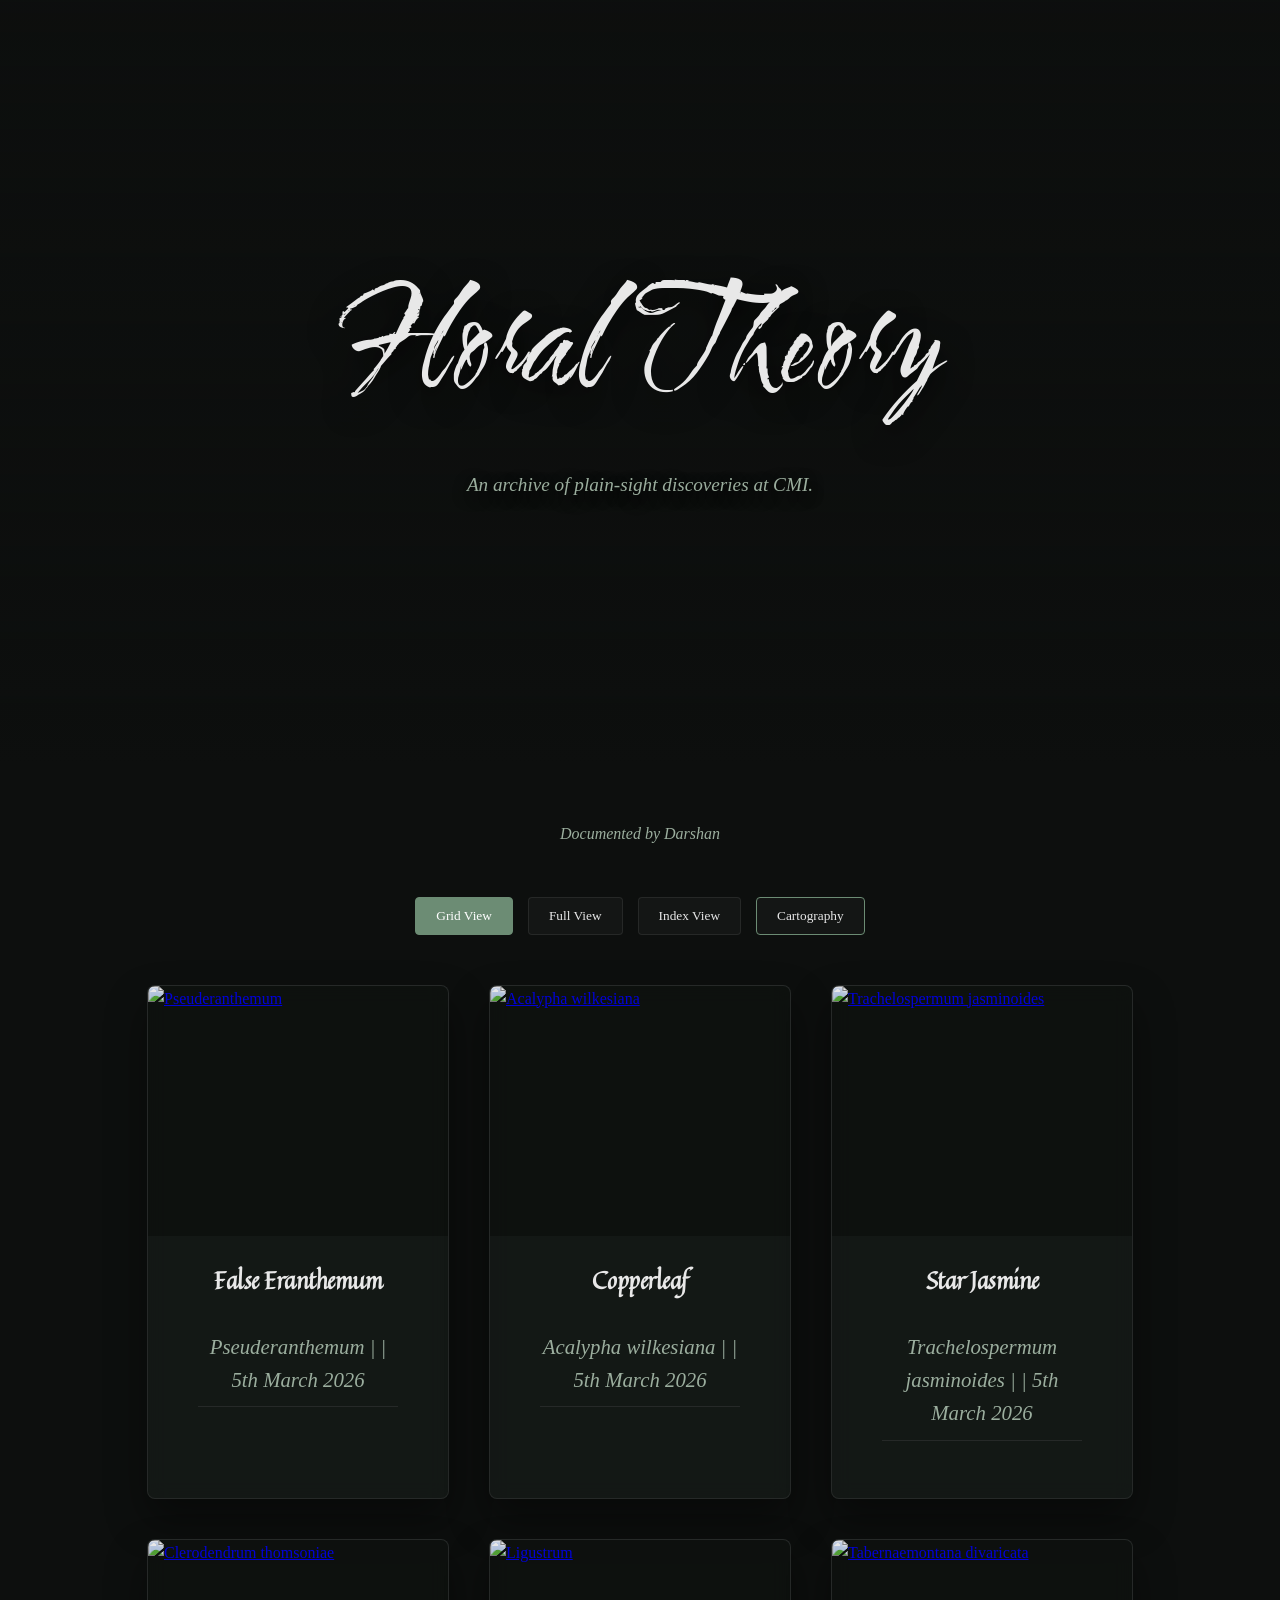
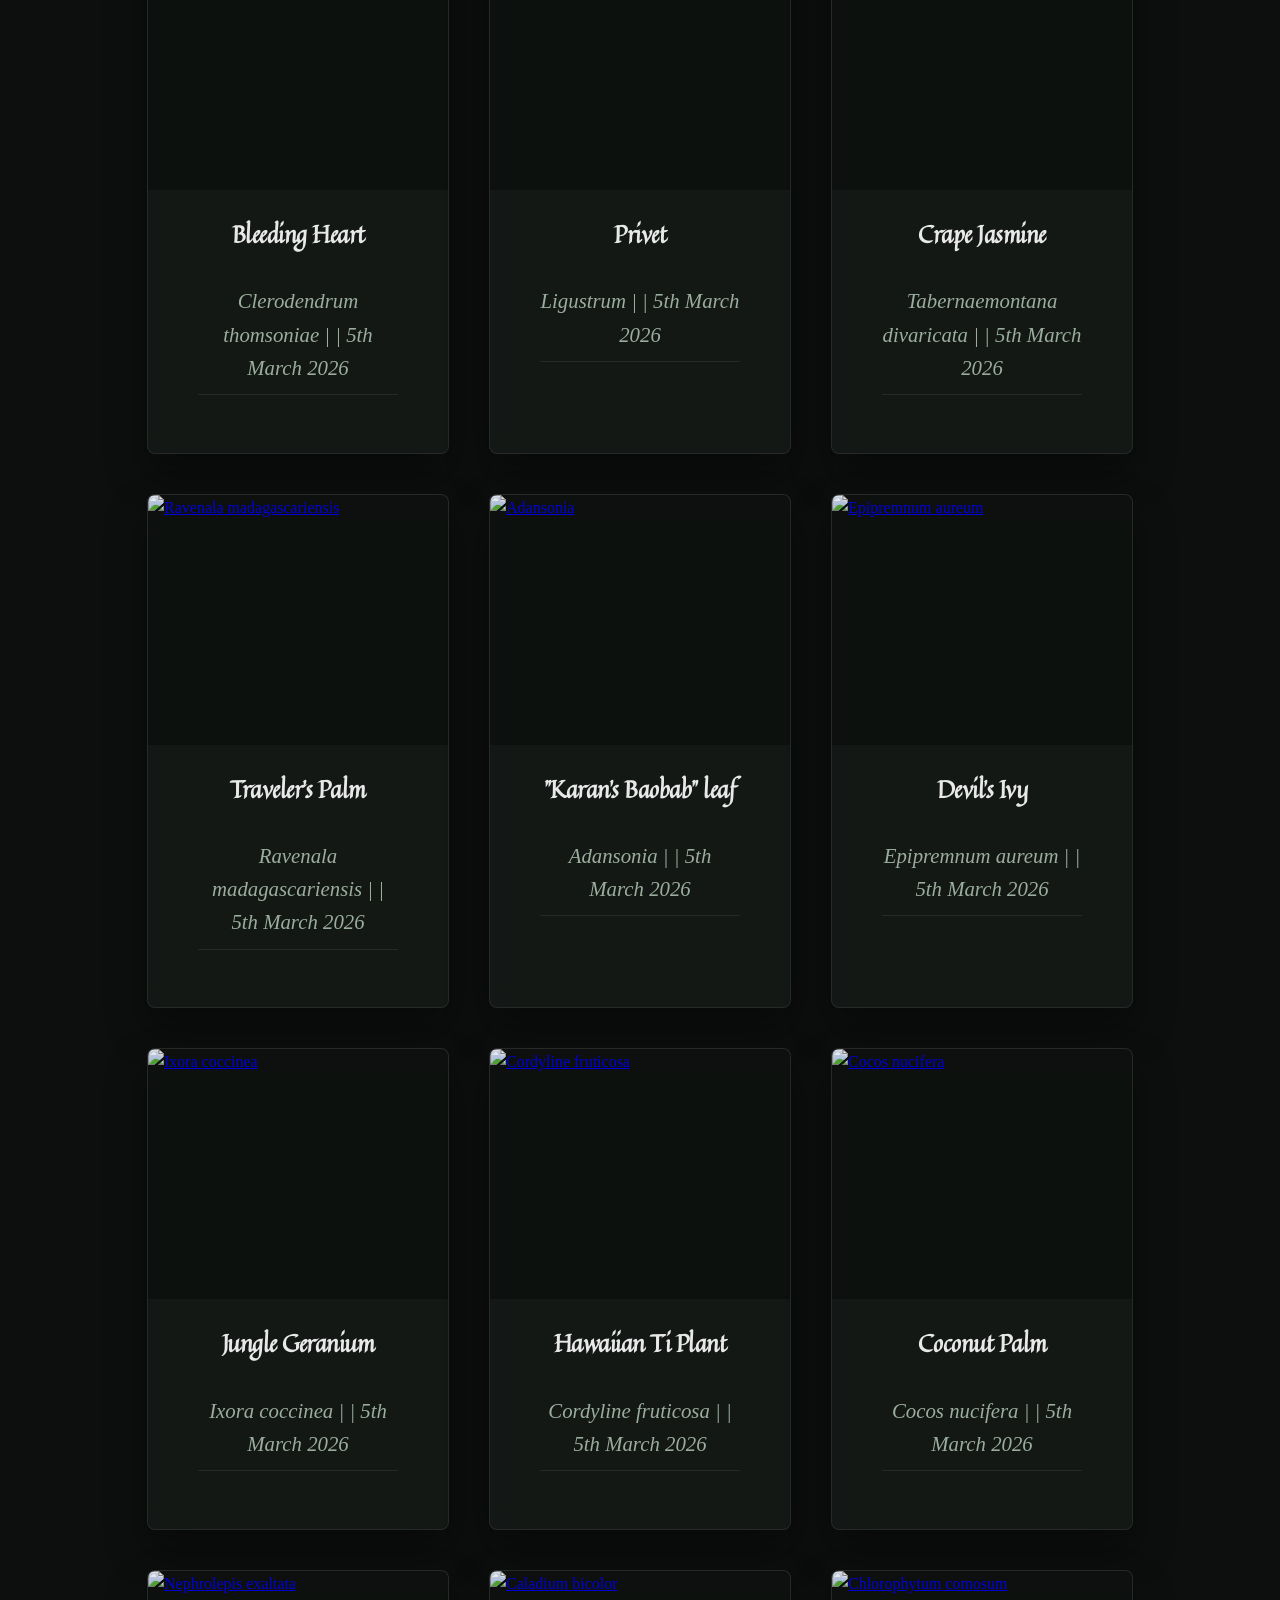
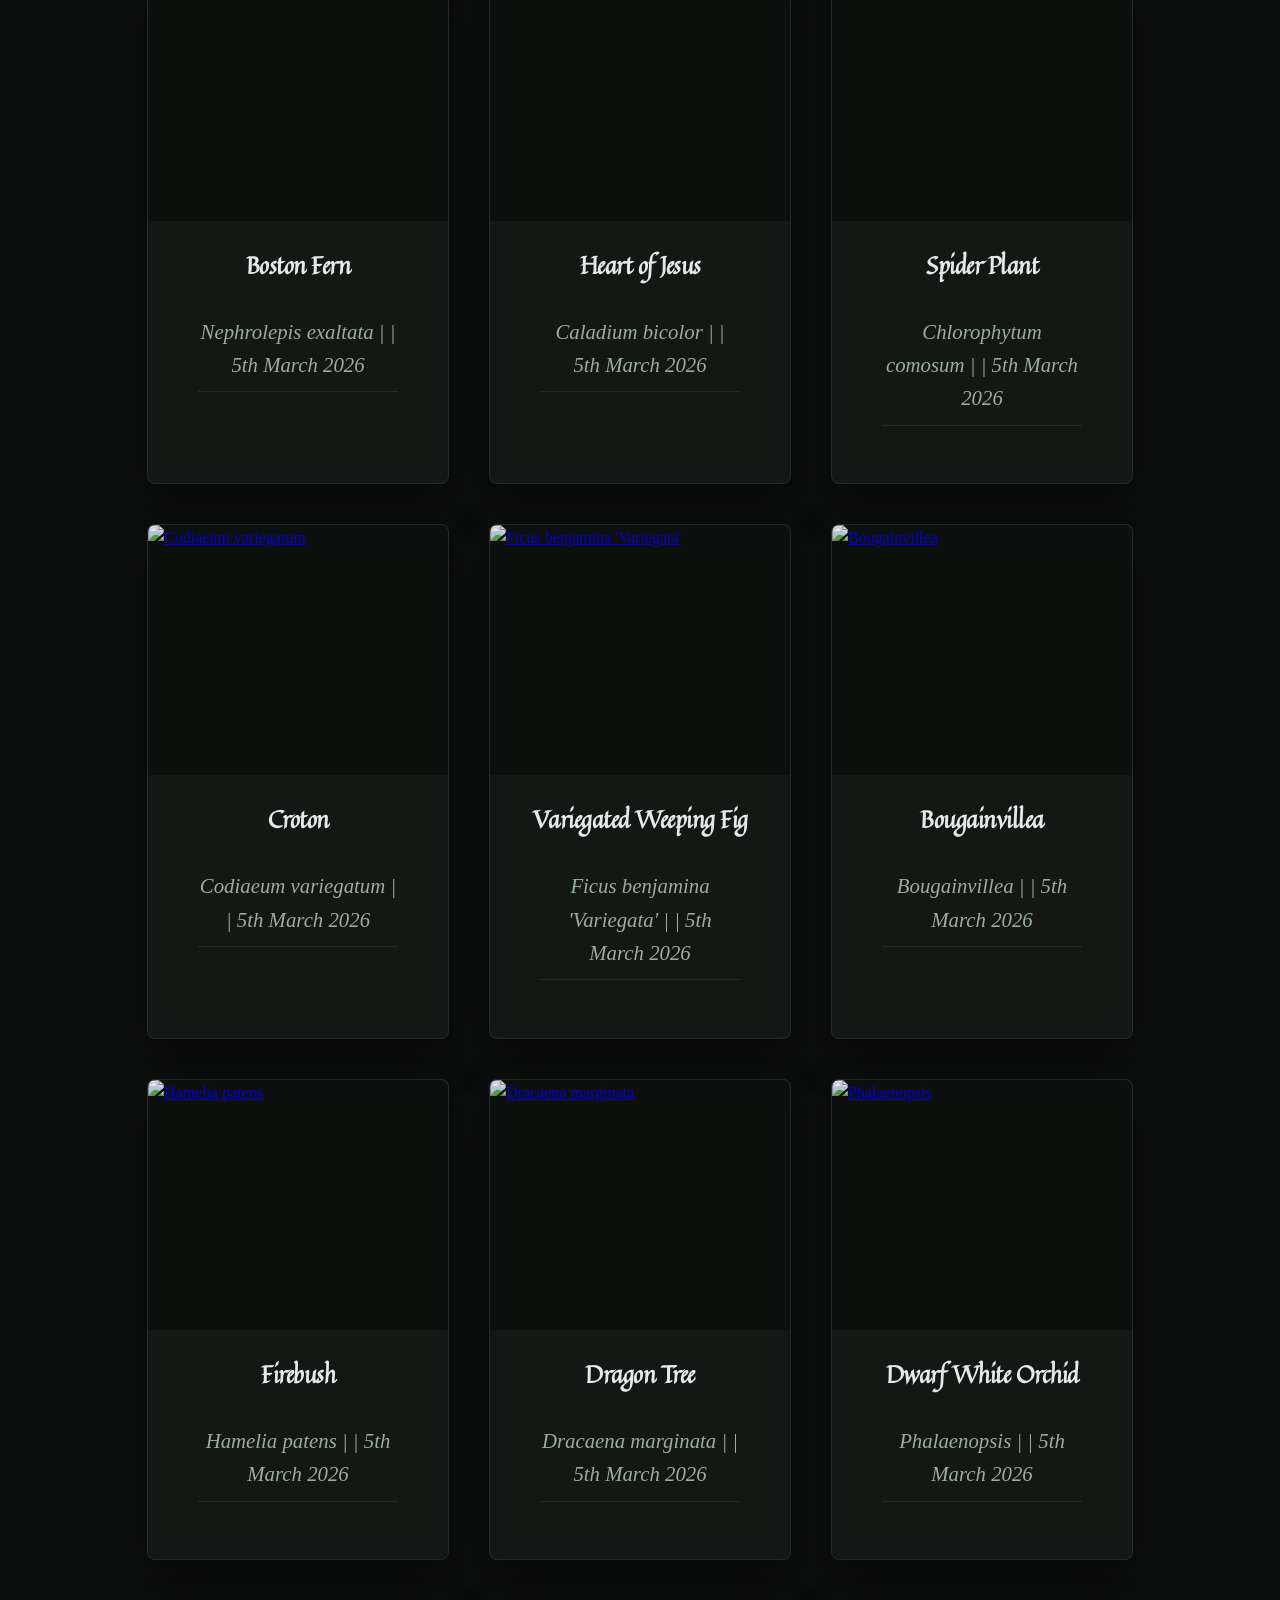
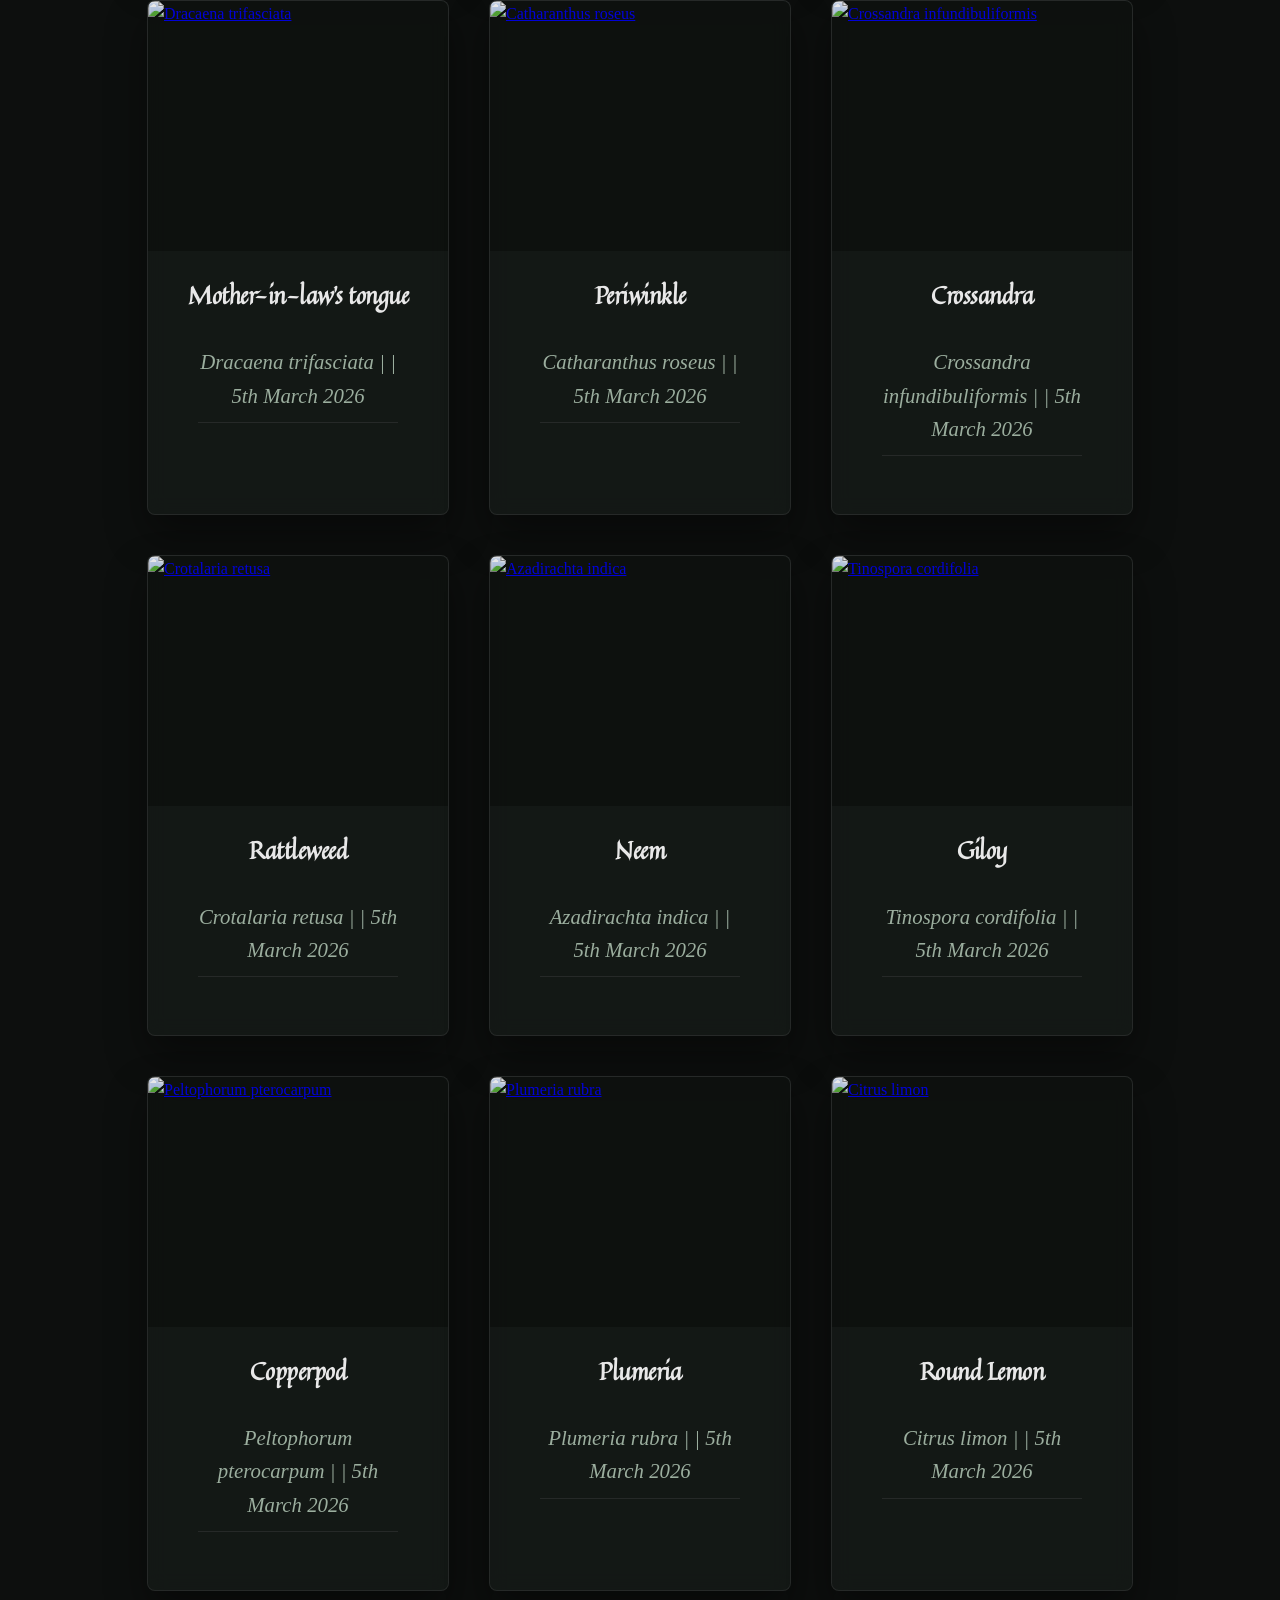
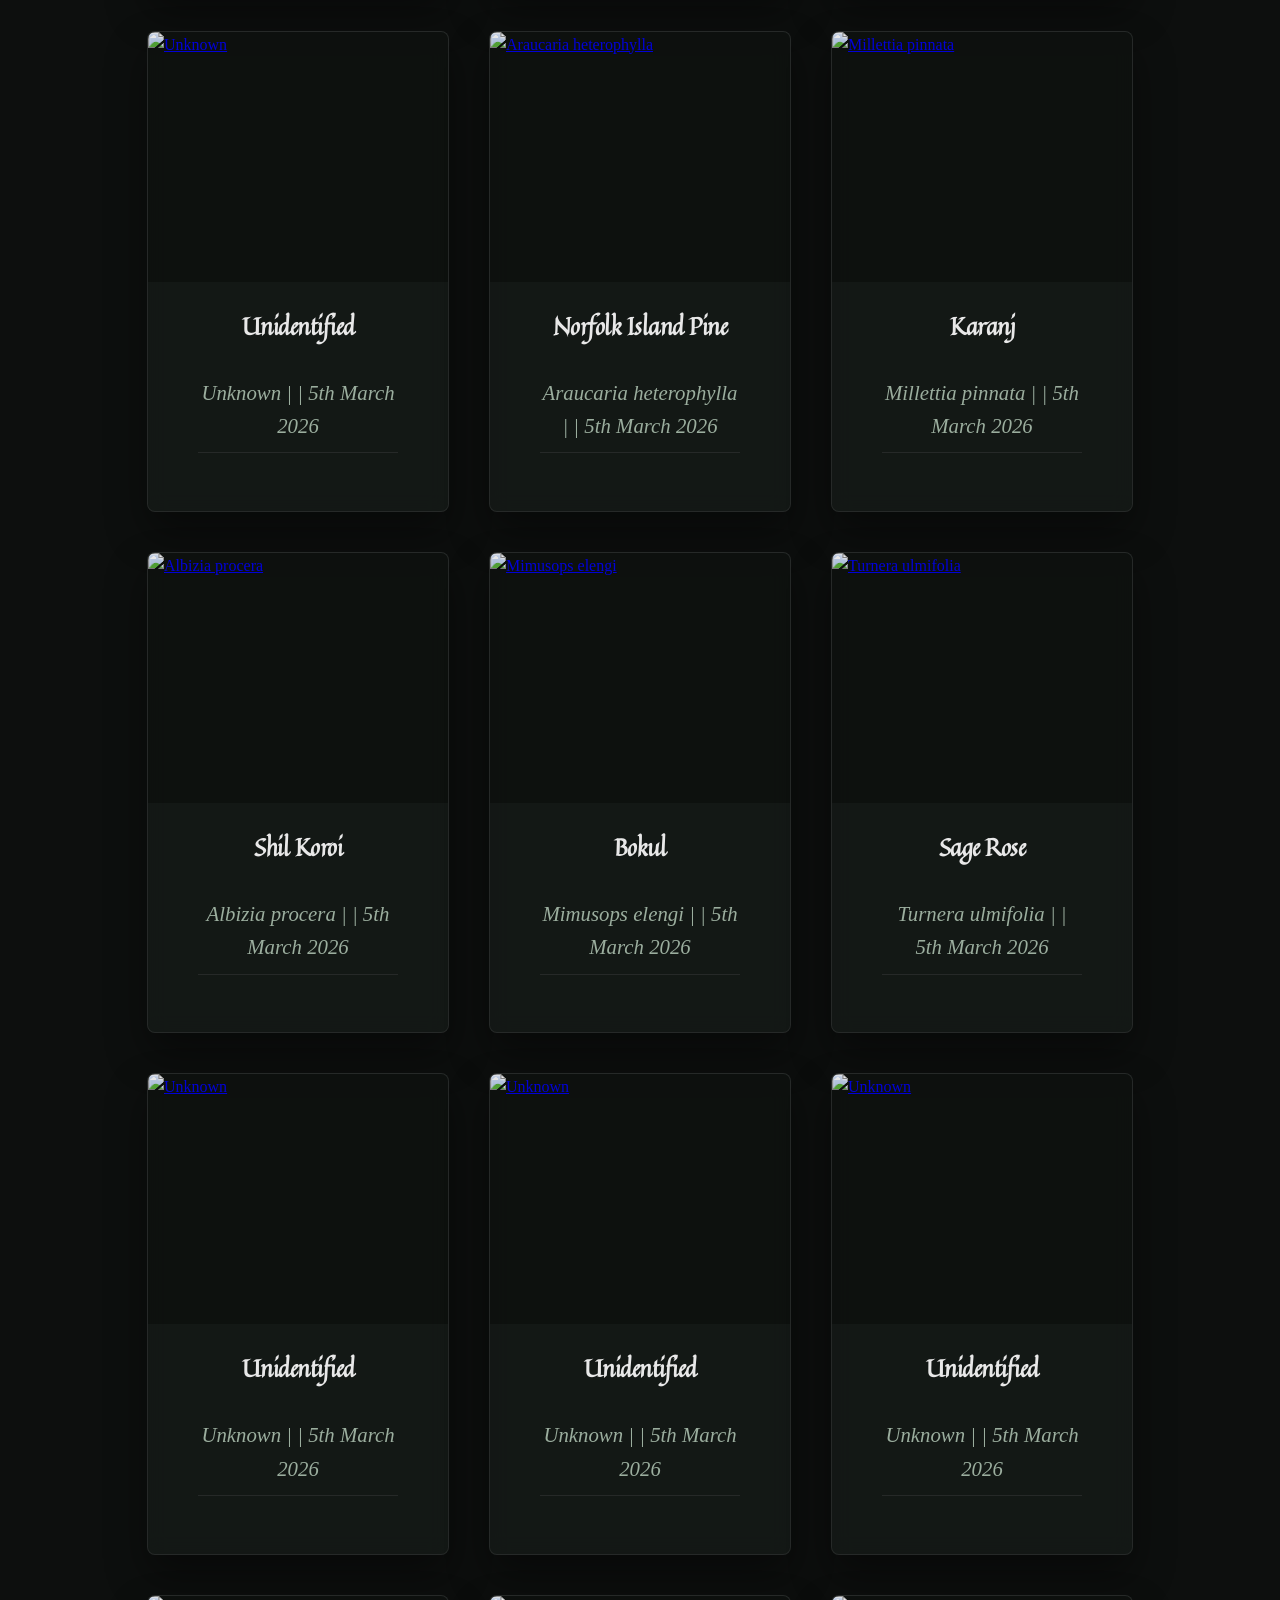
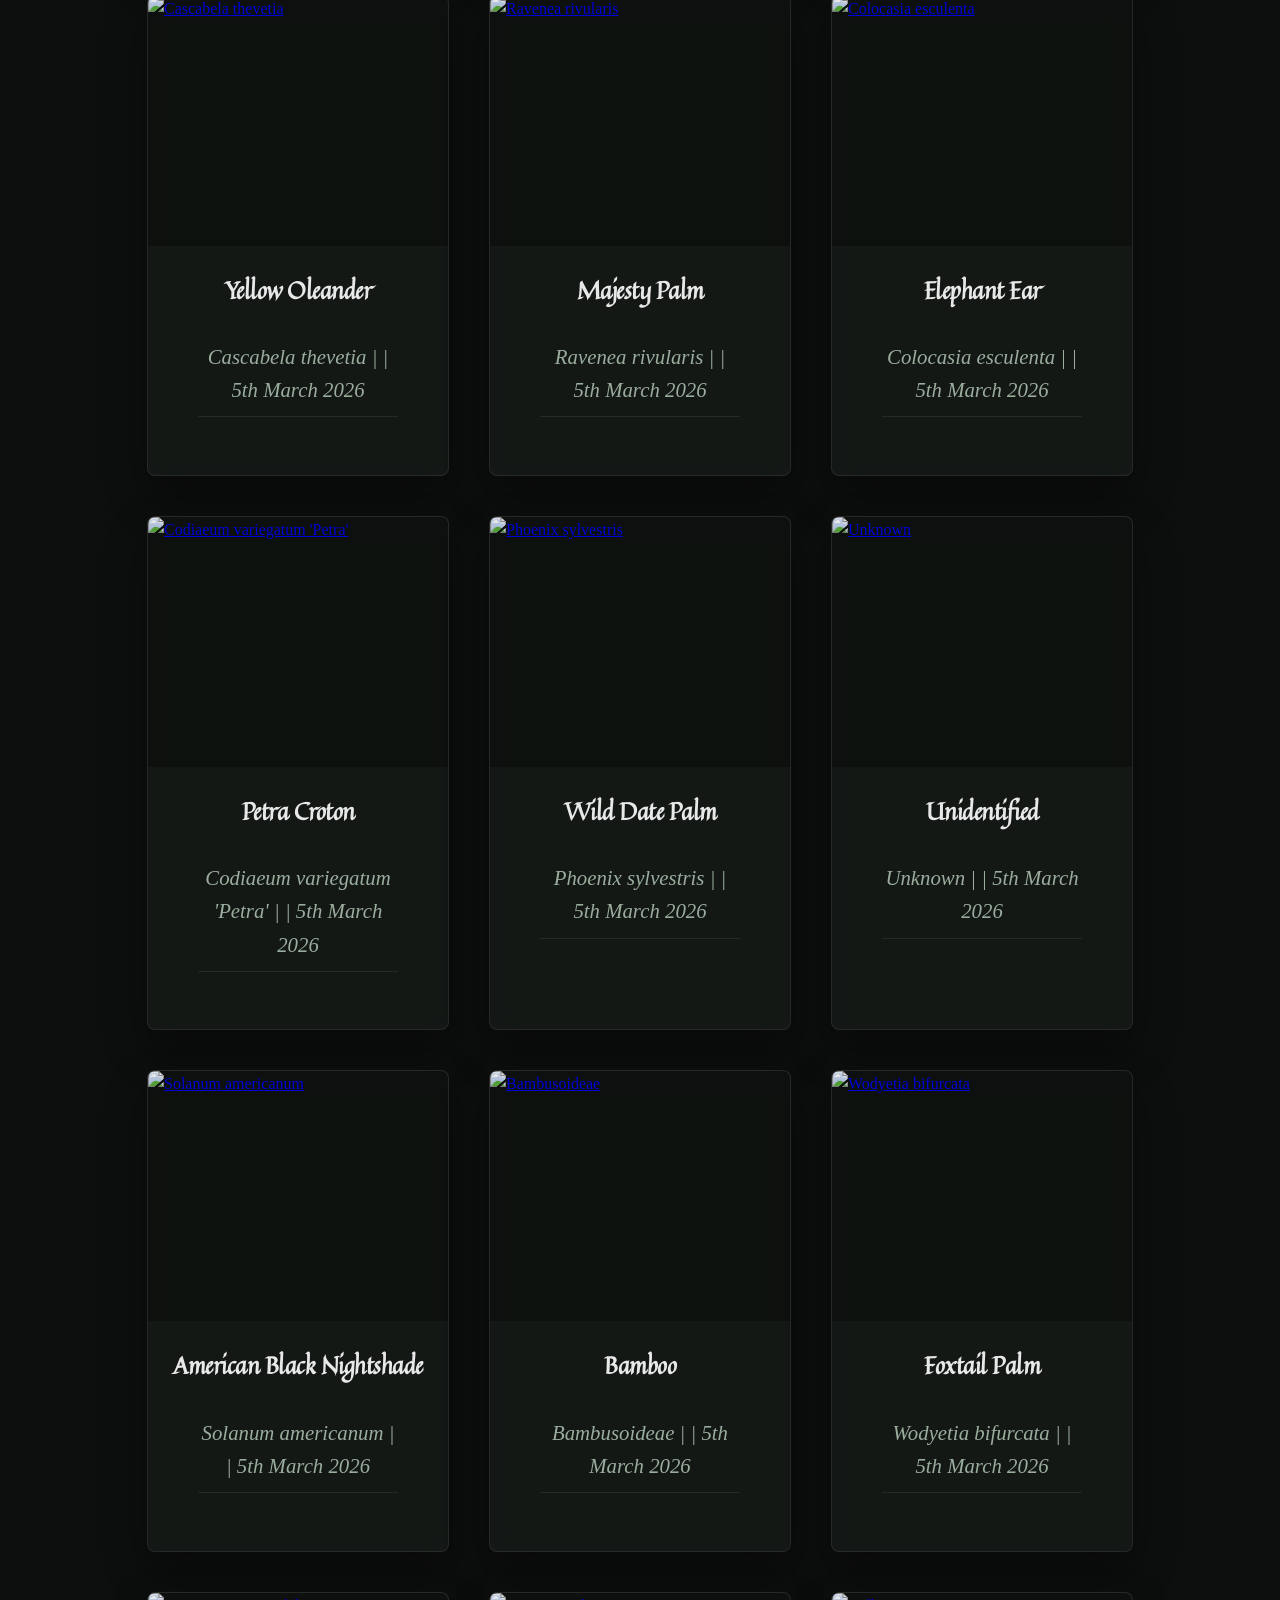
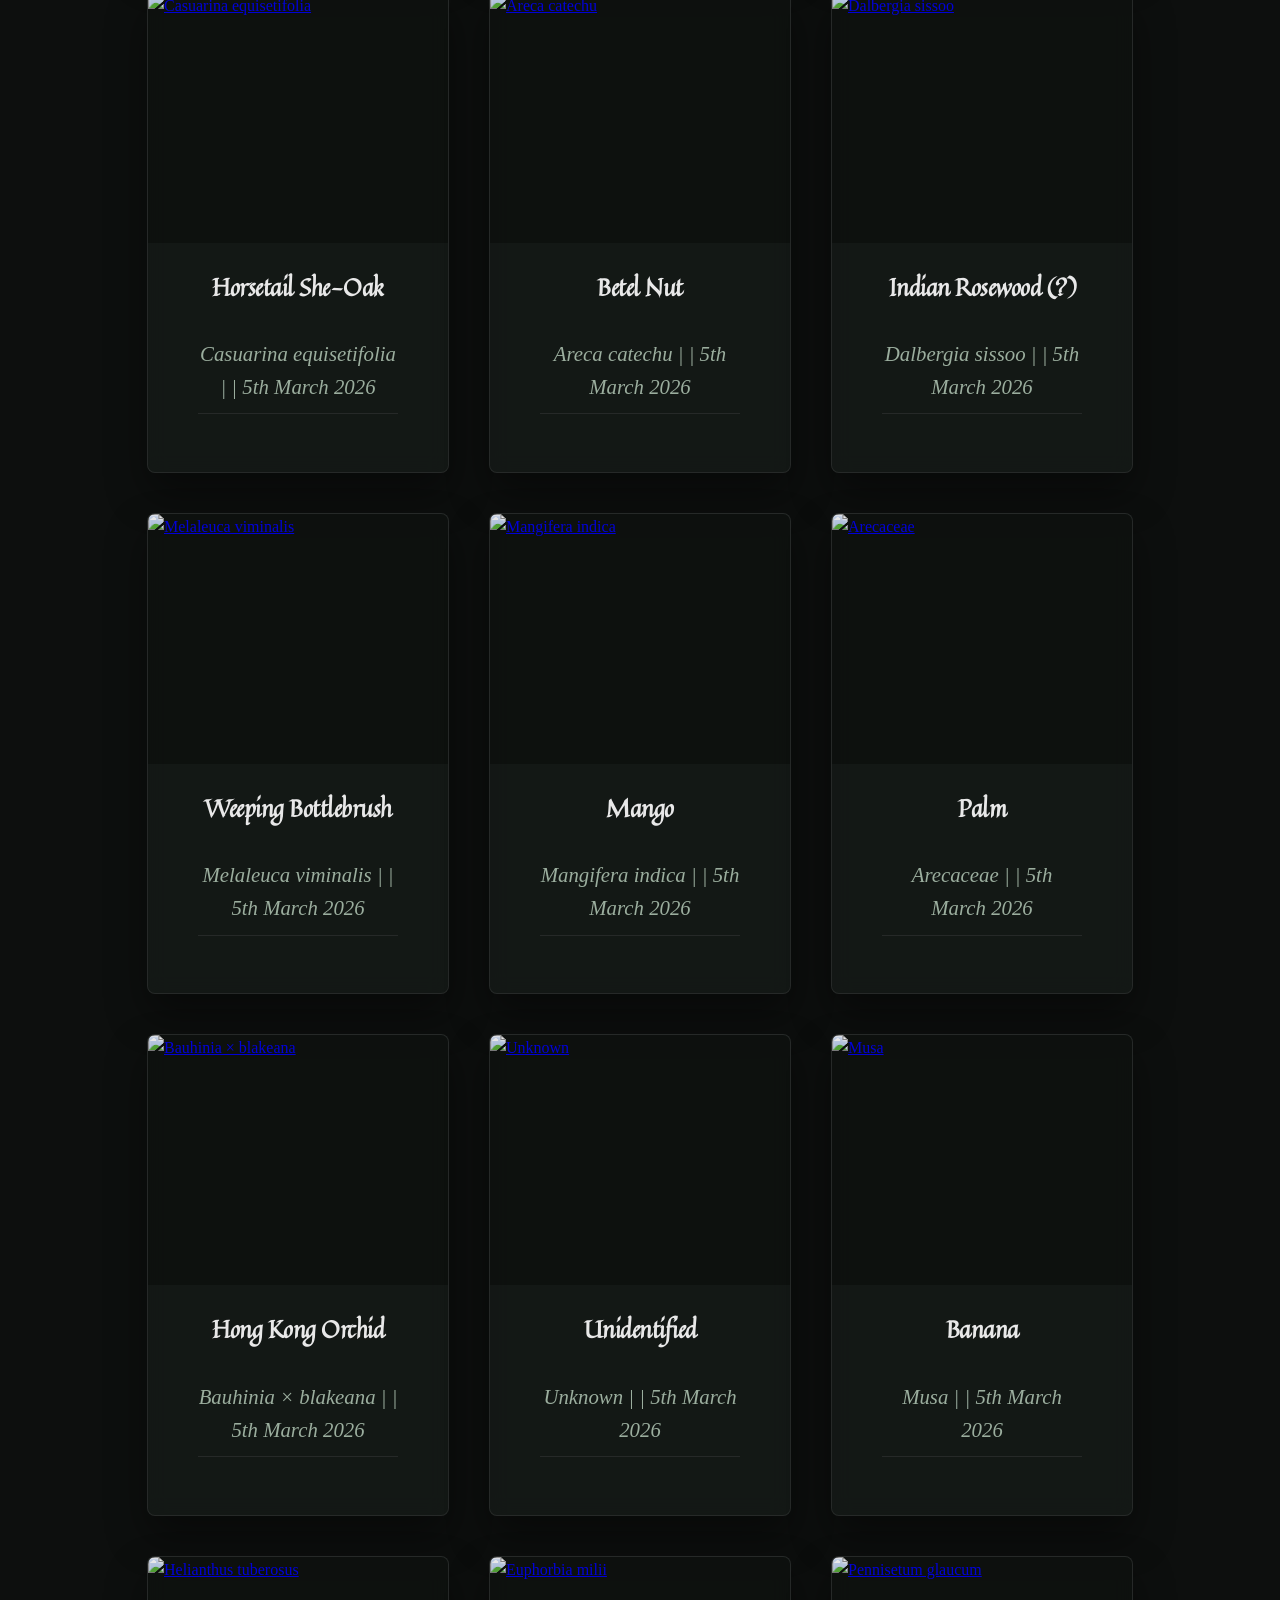
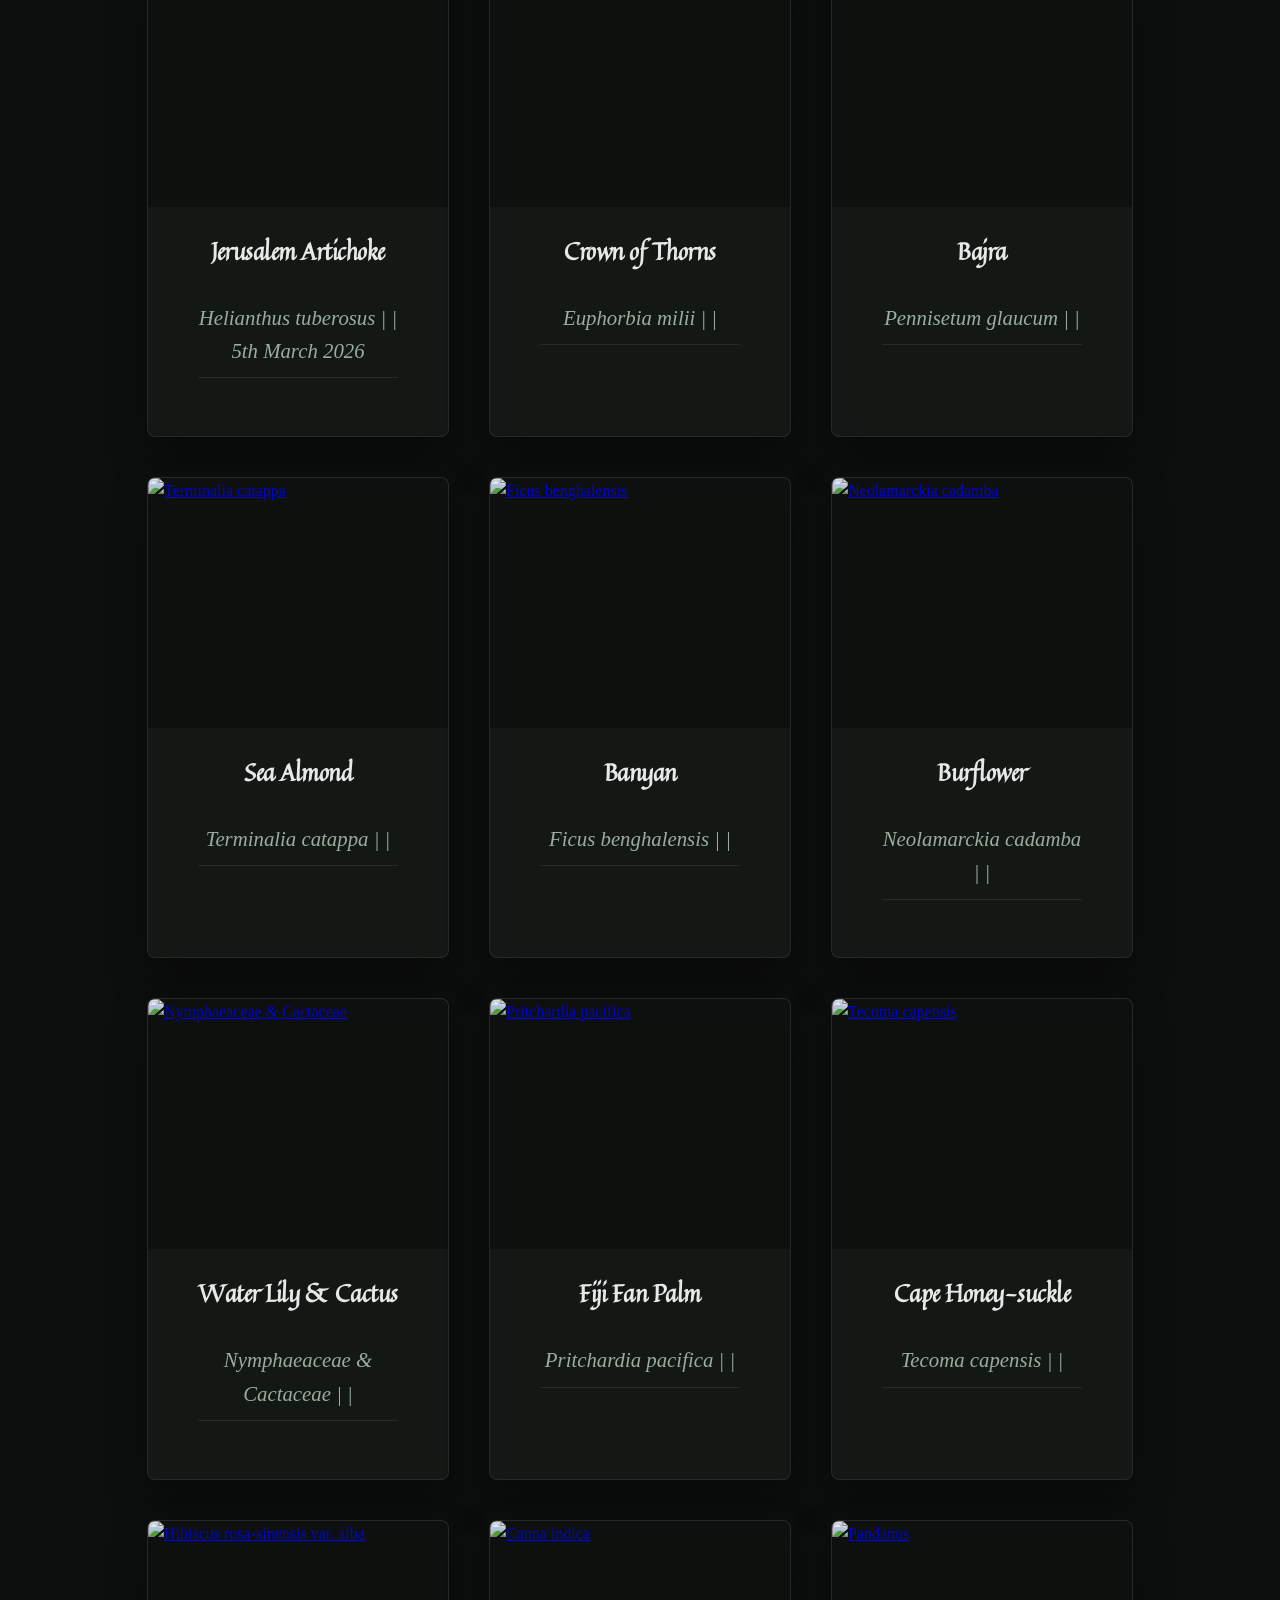
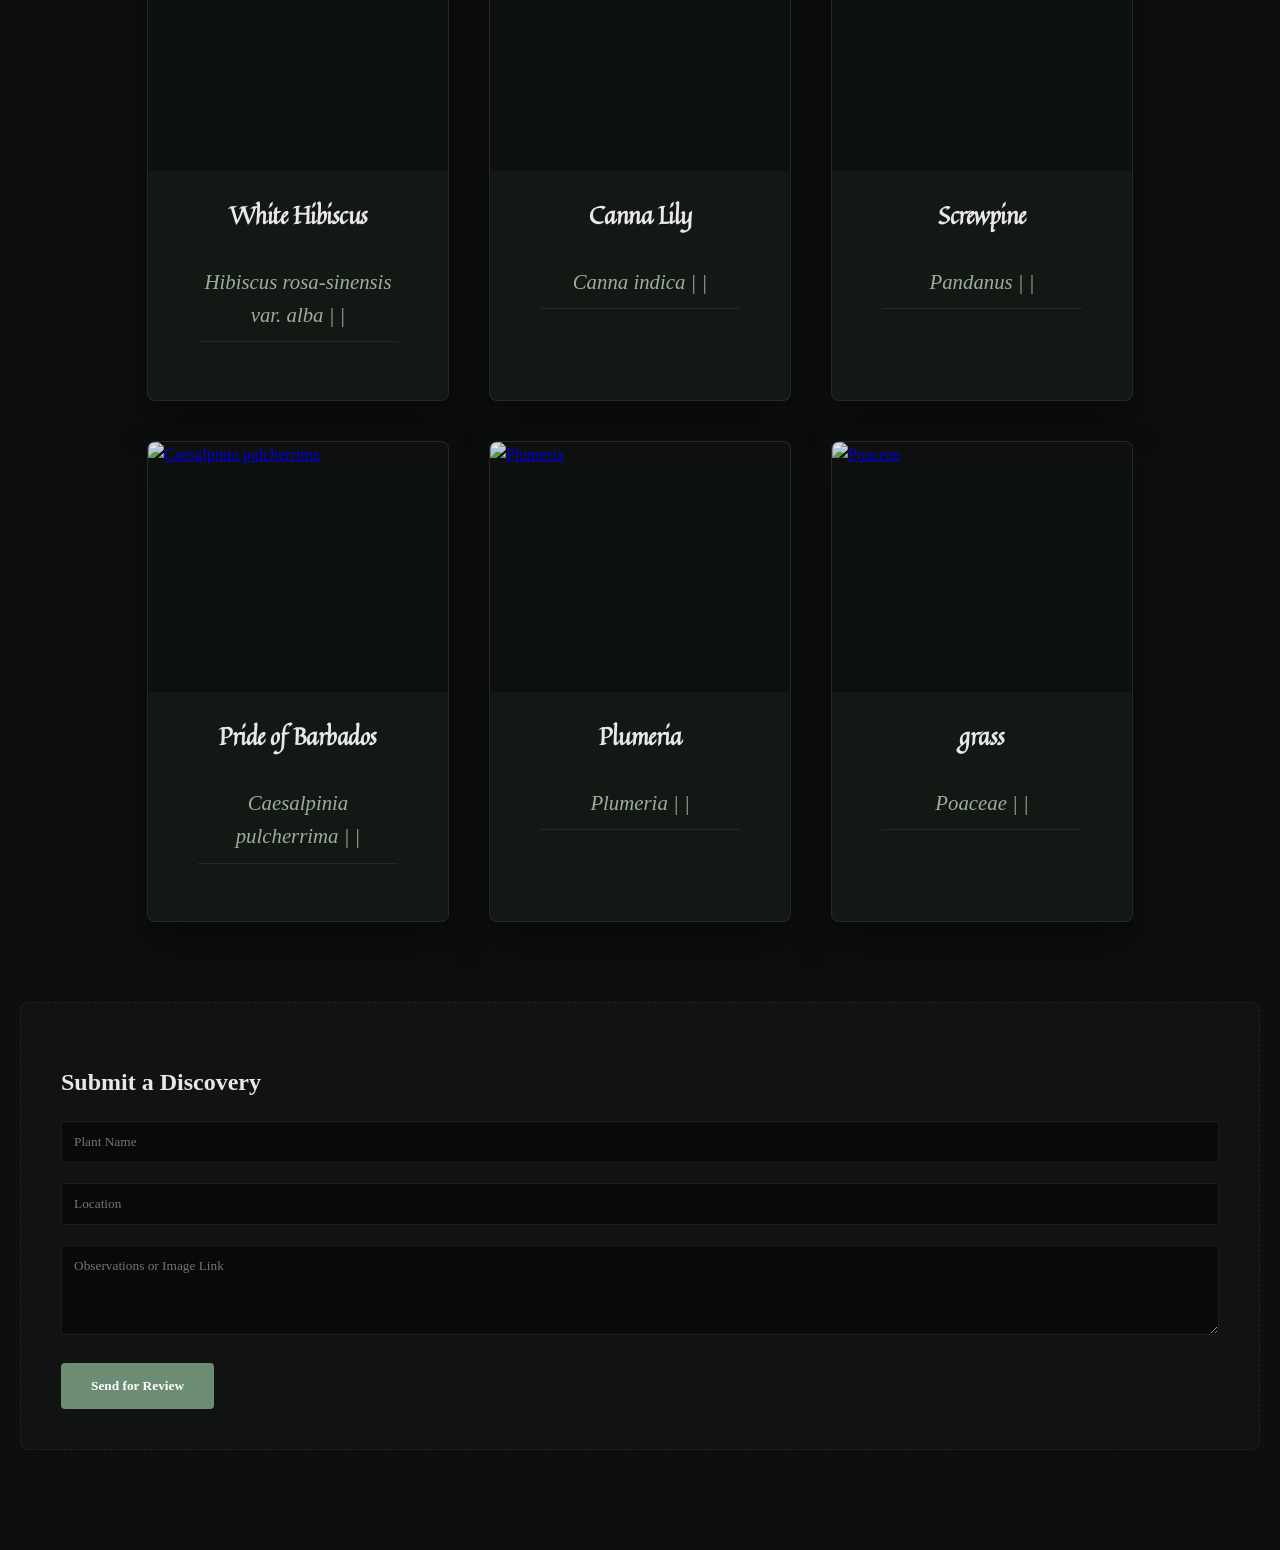
==== commit 7ebd8931: "Fixed UI for phone screens" ====
--- a/index.html
+++ b/index.html
@@ -3,7 +3,6 @@
 <head>
     <meta charset="UTF-8">
     <meta name="viewport" content="width=device-width, initial-scale=1.0">
-    <!-- Import Water Brush and Quintessential from Google Fonts -->
     <link href="https://fonts.googleapis.com/css2?family=Quintessential&family=Water+Brush&display=swap" rel="stylesheet">
     <title>Floral Theory | CMI Archive</title>
     <style>
@@ -17,45 +16,39 @@
         }
 
         body {
-    background-color: var(--bg-deep);
-    color: var(--text-main);
-    font-family: 'Georgia', serif;
-    line-height: 1.6;
-    margin: 0;
-    padding: 0;
-    
-    /* Forces the entire page to scale up by 33% */
-    zoom: 1.33;
-}
+            background-color: var(--bg-deep);
+            color: var(--text-main);
+            font-family: 'Georgia', serif;
+            line-height: 1.6;
+            margin: 0;
+            padding: 0;
+            /* Global zoom removed. Handled by individual views below. */
+        }
 
         /* --- Second Background (Fades in on scroll) --- */
-        /* --- Second Background (Fades in on scroll) --- */
-.bg-archive {
-    position: fixed;
-    top: 0;
-    left: 0;
-    width: 100%;
-    height: 100vh;
-    background-image: url('https://github.com/user-attachments/assets/e7b07c85-accc-4a98-9a74-451fd85ec440'); 
-    
-    /* CHANGE THESE TWO LINES: */
-    background-size: cover; 
-    background-repeat: no-repeat; 
-    
-    background-position: center;
-    z-index: 0;
-    opacity: 0; 
-    pointer-events: none;
-    will-change: opacity;
-}
+        .bg-archive {
+            position: fixed;
+            top: 0;
+            left: 0;
+            width: 100%;
+            height: 100vh;
+            background-image: url('https://github.com/user-attachments/assets/e7b07c85-accc-4a98-9a74-451fd85ec440'); 
+            background-size: cover; 
+            background-repeat: no-repeat; 
+            background-position: center;
+            z-index: 0;
+            opacity: 0; 
+            pointer-events: none;
+            will-change: opacity;
+        }
+
         /* Dark tint so the cards remain legible against the new image */
-.bg-archive::after {
-    content: '';
-    position: absolute;
-    inset: 0;
-    /* Adjust the last number (0.85) to change the darkness */
-    background: rgba(13, 15, 14, 0.45); 
-}
+        .bg-archive::after {
+            content: '';
+            position: absolute;
+            inset: 0;
+            background: rgba(13, 15, 14, 0.45); 
+        }
 
         /* --- Hero Section --- */
         .hero {
@@ -72,17 +65,16 @@
         }
 
         .hero::after {
-    content: '';
-    position: absolute;
-    inset: 0;
-    /* This keeps the top 40% completely clear, then fades to solid black slightly before the bottom edge */
-    background: linear-gradient(
-        to bottom, 
-        rgba(13, 15, 14, 0.2) 0%,   /* Top edge: transparent */
-    
-        rgba(13, 15, 14, 1) 100%   /* 90% down: fully opaque black */
-    );
-}
+            content: '';
+            position: absolute;
+            inset: 0;
+            /* Keeps the top 20% completely clear, then fades to solid black slightly before the bottom edge */
+            background: linear-gradient(
+                to bottom, 
+                rgba(13, 15, 14, 0.2) 0%,   
+                rgba(13, 15, 14, 1) 100%   
+            );
+        }
 
         .hero-text {
             position: relative;
@@ -109,7 +101,7 @@
 
         /* --- Archive Container --- */
         .container {
-            max-width: 1000px; 
+            max-width: 1600px; 
             margin: 0 auto;
             padding: 40px 20px 100px;
             position: relative;
@@ -146,7 +138,7 @@
         #gallery { transition: all 0.3s ease; }
 
         .card {
-            width: 100%; /* Default to full width, overridden by Grid view */
+            width: 100%; 
             background: var(--card-solid);
             backdrop-filter: blur(10px);
             -webkit-backdrop-filter: blur(10px);
@@ -206,19 +198,18 @@
             color: var(--text-main);
         }
 
-        /* --- 1. Grid View Layout --- */
         /* --- Grid View Layout --- */
-#gallery.view-grid { 
-    display: flex; 
-    flex-wrap: wrap; 
-    justify-content: center; 
-    gap: 40px; 
-    width: 100%;
-    zoom: 0.67; /* Add it here instead */
-}
+        #gallery.view-grid { 
+            display: flex; 
+            flex-wrap: wrap; 
+            justify-content: center; 
+            gap: 40px; 
+            width: 100%;
+            zoom: 1.0; 
+        }
         
         #gallery.view-grid .card {
-            width: 300px; /* Forces cards to 300px ONLY in Grid view */
+            width: 300px; 
         }
         
         #gallery.view-grid img.primary-img { 
@@ -229,42 +220,42 @@
         #gallery.view-grid a:not(:first-child) { display: none; }
 
         /* --- Full View Layout --- */
-/* --- Full View Layout --- */
-#gallery.view-full { 
-    display: flex; flex-direction: column; 
-    align-items: center; /* Stops cards from stretching across the screen */
-    gap: 60px; width: 100%; zoom: 0.9; 
-}
-#gallery.view-full .card { width: fit-content; max-width: 100%; }
-#gallery.view-full img { max-height: 85vh; object-fit: contain; }
-
-/* --- Accordion (Index) View Layout --- */
-/* --- Accordion (Index) View Layout --- */
-#gallery.view-accordion { 
-    display: flex; flex-direction: column; 
-    align-items: center; 
-    gap: 15px; width: 100%; zoom: 0.9; 
-}
-
-/* Base closed state: Uniform width */
-#gallery.view-accordion .card { 
-    width: 900px; /* Adjust this number to fit your longest plant title */
-    max-width: 100%; /* Prevents breaking on mobile */
-    cursor: pointer; 
-    transition: width 0.3s ease; /* Adds a smooth expansion animation */
-}
-
-/* Open state: Expands to fit the high-res image */
-#gallery.view-accordion .card.open { 
-    width: fit-content; 
-}
-
-/* Hide/Show logic remains the same */
-#gallery.view-accordion .card .image-gallery, 
-#gallery.view-accordion .card p:not(.meta) { display: none; }
-#gallery.view-accordion .card.open .image-gallery { display: flex; }
-#gallery.view-accordion .card.open p:not(.meta) { display: block; }
-#gallery.view-accordion .card.open img { max-height: 85vh; object-fit: contain; }
+        #gallery.view-full { 
+            display: flex; flex-direction: column; 
+            align-items: center; 
+            gap: 60px; width: 100%; zoom: 0.9; 
+        }
+        
+        #gallery.view-full .card { width: fit-content; max-width: 100%; }
+        #gallery.view-full img { max-height: 85vh; object-fit: contain; }
+
+        /* --- Accordion (Index) View Layout --- */
+        #gallery.view-accordion { 
+            display: flex; flex-direction: column; 
+            align-items: center; 
+            gap: 15px; width: 100%; zoom: 0.9; 
+        }
+
+        /* Base closed state: Fluid width locked to max 900px */
+        #gallery.view-accordion .card { 
+            width: 100%; 
+            max-width: 900px; 
+            cursor: pointer; 
+            transition: max-width 0.3s ease; 
+        }
+
+        /* Open state: Expands to fit the high-res image */
+        #gallery.view-accordion .card.open { 
+            max-width: 100%; 
+        }
+
+        /* Hide/Show logic */
+        #gallery.view-accordion .card .image-gallery, 
+        #gallery.view-accordion .card p:not(.meta) { display: none; }
+        #gallery.view-accordion .card.open .image-gallery { display: flex; }
+        #gallery.view-accordion .card.open p:not(.meta) { display: block; }
+        #gallery.view-accordion .card.open img { max-height: 85vh; object-fit: contain; }
+        
         /* --- Submission Section --- */
         .submission-section {
             margin-top: 80px;
@@ -296,21 +287,41 @@
             border-radius: 4px;
         }
 
-        /* --- Responsive Media Queries --- */
-        @media (max-width: 600px) {
-            .hero-text h1 { font-size: 5rem; }
-        }   
-        
-        @media (max-width: 340px) {
-            #gallery.view-grid .card {
-                width: 100%;
+        /* --- Responsive Media Queries for Mobile --- */
+        @media (max-width: 800px) {
+            /* 1. Kill the custom zoom on smaller screens */
+            #gallery.view-grid,
+            #gallery.view-full,
+            #gallery.view-accordion {
+                zoom: 1.0 !important;
+            }
+
+            /* 2. Shrink title and adjust container */
+            .hero-text h1 { font-size: 4rem; }
+            .hero-text p.subtitle { font-size: 1rem; }
+            .container { padding: 20px 15px 60px; }
+
+            /* 3. Wrap controls so buttons don't overflow */
+            .controls { 
+                flex-wrap: wrap; 
+                gap: 10px;
+            }
+
+            /* 4. Force grid cards to take full width */
+            #gallery.view-grid .card { width: 100%; }
+            #gallery.view-grid { gap: 25px; }
+            #gallery.view-full { gap: 40px; }
+
+            /* 5. Restrict image height so they fit vertically on a phone */
+            #gallery.view-full img, 
+            #gallery.view-accordion .card.open img { 
+                max-height: 60vh; 
             }
         }
     </style>
 </head>
 <body>
     
-    <!-- The fixed background that fades in -->
     <div class="bg-archive" id="bg-archive"></div>
 
     <section class="hero">
@@ -1502,15 +1513,15 @@
     <script>
         // --- View Controls Logic ---
         function setView(viewName) {
-    const gallery = document.getElementById('gallery');
-    gallery.className = viewName;
-    document.querySelectorAll('.controls button').forEach(btn => btn.classList.remove('active'));
-    document.getElementById('btn-' + viewName.split('-')[1]).classList.add('active');
-    document.querySelectorAll('.card').forEach(card => card.classList.remove('open'));
-    
-    // Save layout choice to browser memory
-    localStorage.setItem('preferredView', viewName);
-}
+            const gallery = document.getElementById('gallery');
+            gallery.className = viewName;
+            document.querySelectorAll('.controls button').forEach(btn => btn.classList.remove('active'));
+            document.getElementById('btn-' + viewName.split('-')[1]).classList.add('active');
+            document.querySelectorAll('.card').forEach(card => card.classList.remove('open'));
+            
+            // Save layout choice to browser memory
+            localStorage.setItem('preferredView', viewName);
+        }
 
         document.getElementById('gallery').addEventListener('click', function(e) {
             if (e.target.closest('a')) return;
@@ -1525,7 +1536,7 @@
             const scrollY = window.scrollY;
             const heroHeight = document.querySelector('.hero').offsetHeight;
             
-            const fadeStart = heroHeight *1;
+            const fadeStart = heroHeight * 1;
             const fadeEnd = heroHeight * 6; 
 
             const bgArchive = document.getElementById('bg-archive');
@@ -1538,21 +1549,21 @@
                 bgArchive.style.opacity = (scrollY - fadeStart) / (fadeEnd - fadeStart);
             }
         });
-window.addEventListener('beforeunload', () => {
-    sessionStorage.setItem('scrollPos', window.scrollY);
-});
+
+        window.addEventListener('beforeunload', () => {
+            sessionStorage.setItem('scrollPos', window.scrollY);
+        });
+
         window.addEventListener('DOMContentLoaded', () => {
-
-// 1. Restore the saved layout (or default to grid)
-    const savedView = localStorage.getItem('preferredView') || 'view-grid';
-    setView(savedView);
-    
-    // 2. Restore scroll position
-    const savedScroll = sessionStorage.getItem('scrollPos');
-    if (savedScroll) {
-        // Small timeout ensures the DOM has painted before scrolling
-        setTimeout(() => window.scrollTo(0, parseInt(savedScroll)), 50); 
-    }
+            // 1. Restore the saved layout (or default to grid)
+            const savedView = localStorage.getItem('preferredView') || 'view-grid';
+            setView(savedView);
+            
+            // 2. Restore scroll position
+            const savedScroll = sessionStorage.getItem('scrollPos');
+            if (savedScroll) {
+                setTimeout(() => window.scrollTo(0, parseInt(savedScroll)), 50); 
+            }
 
             const urlParams = new URLSearchParams(window.location.search);
             const loc = urlParams.get('location');
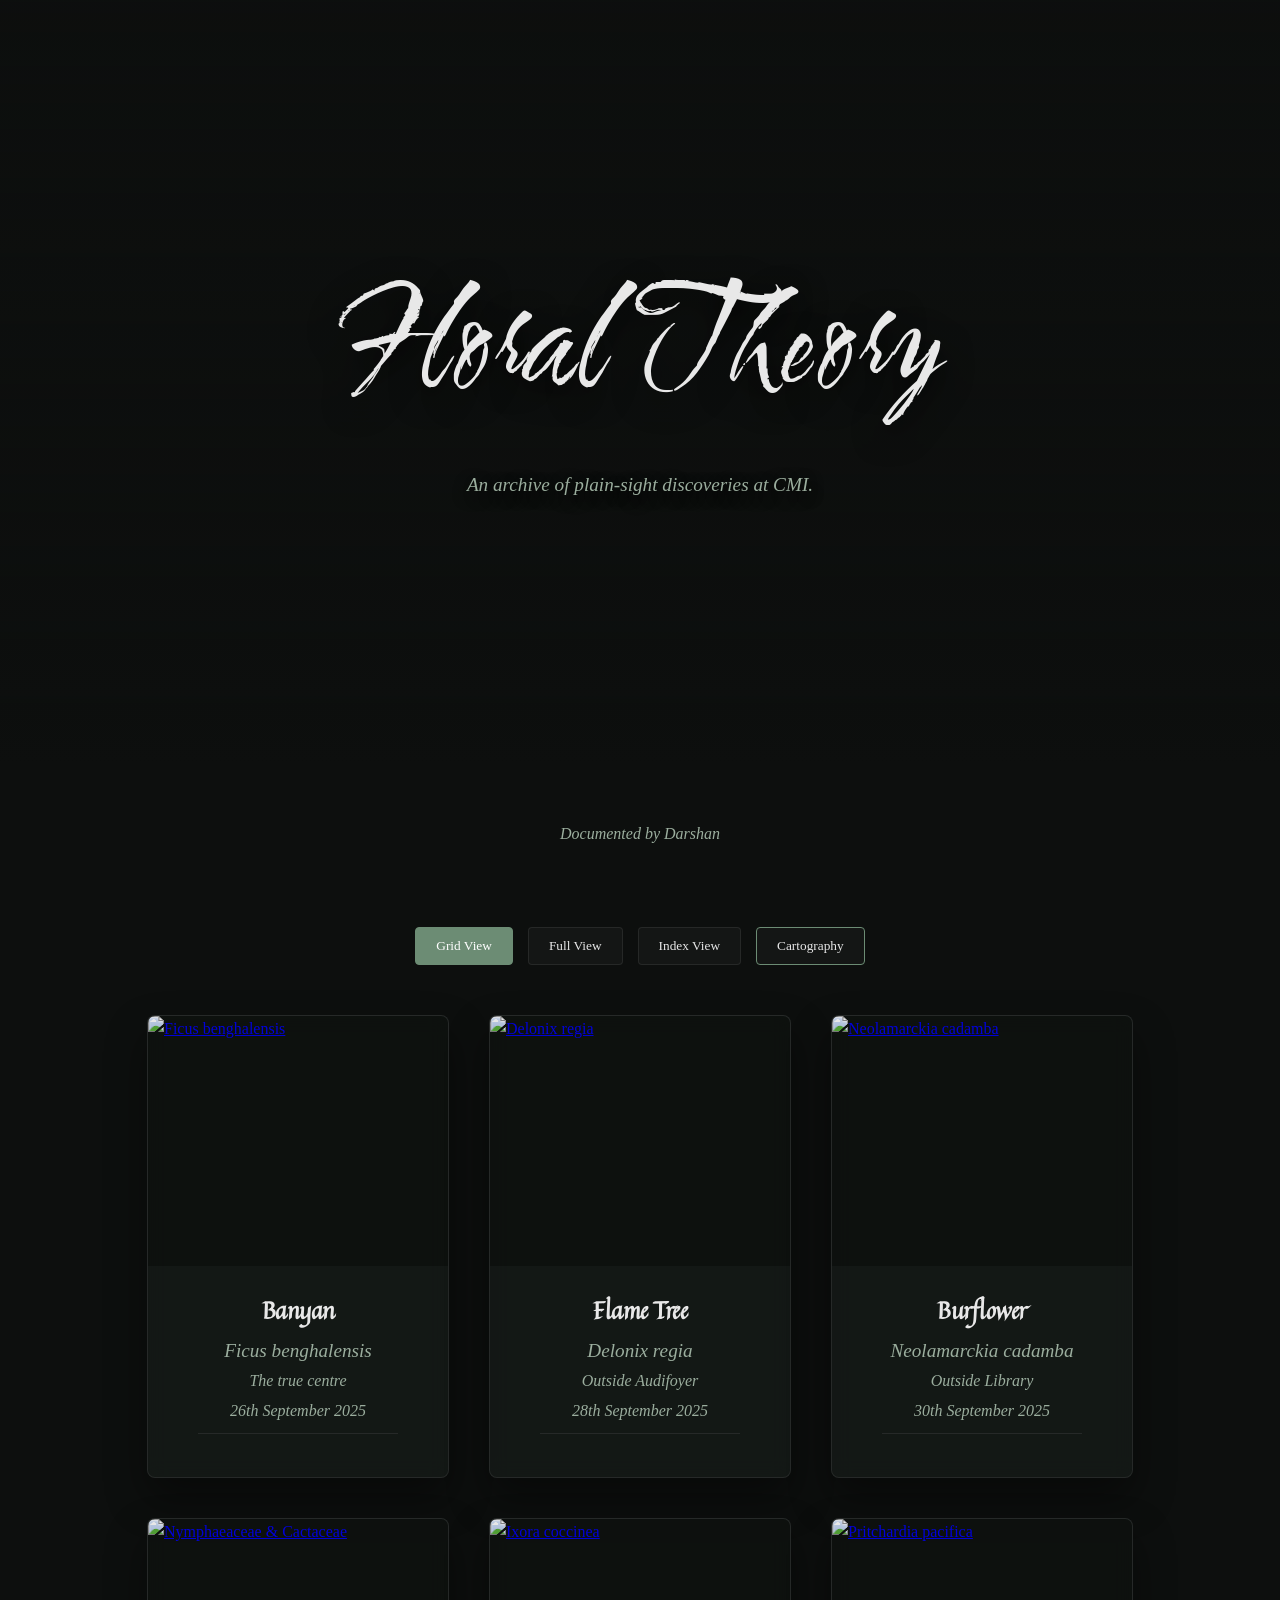
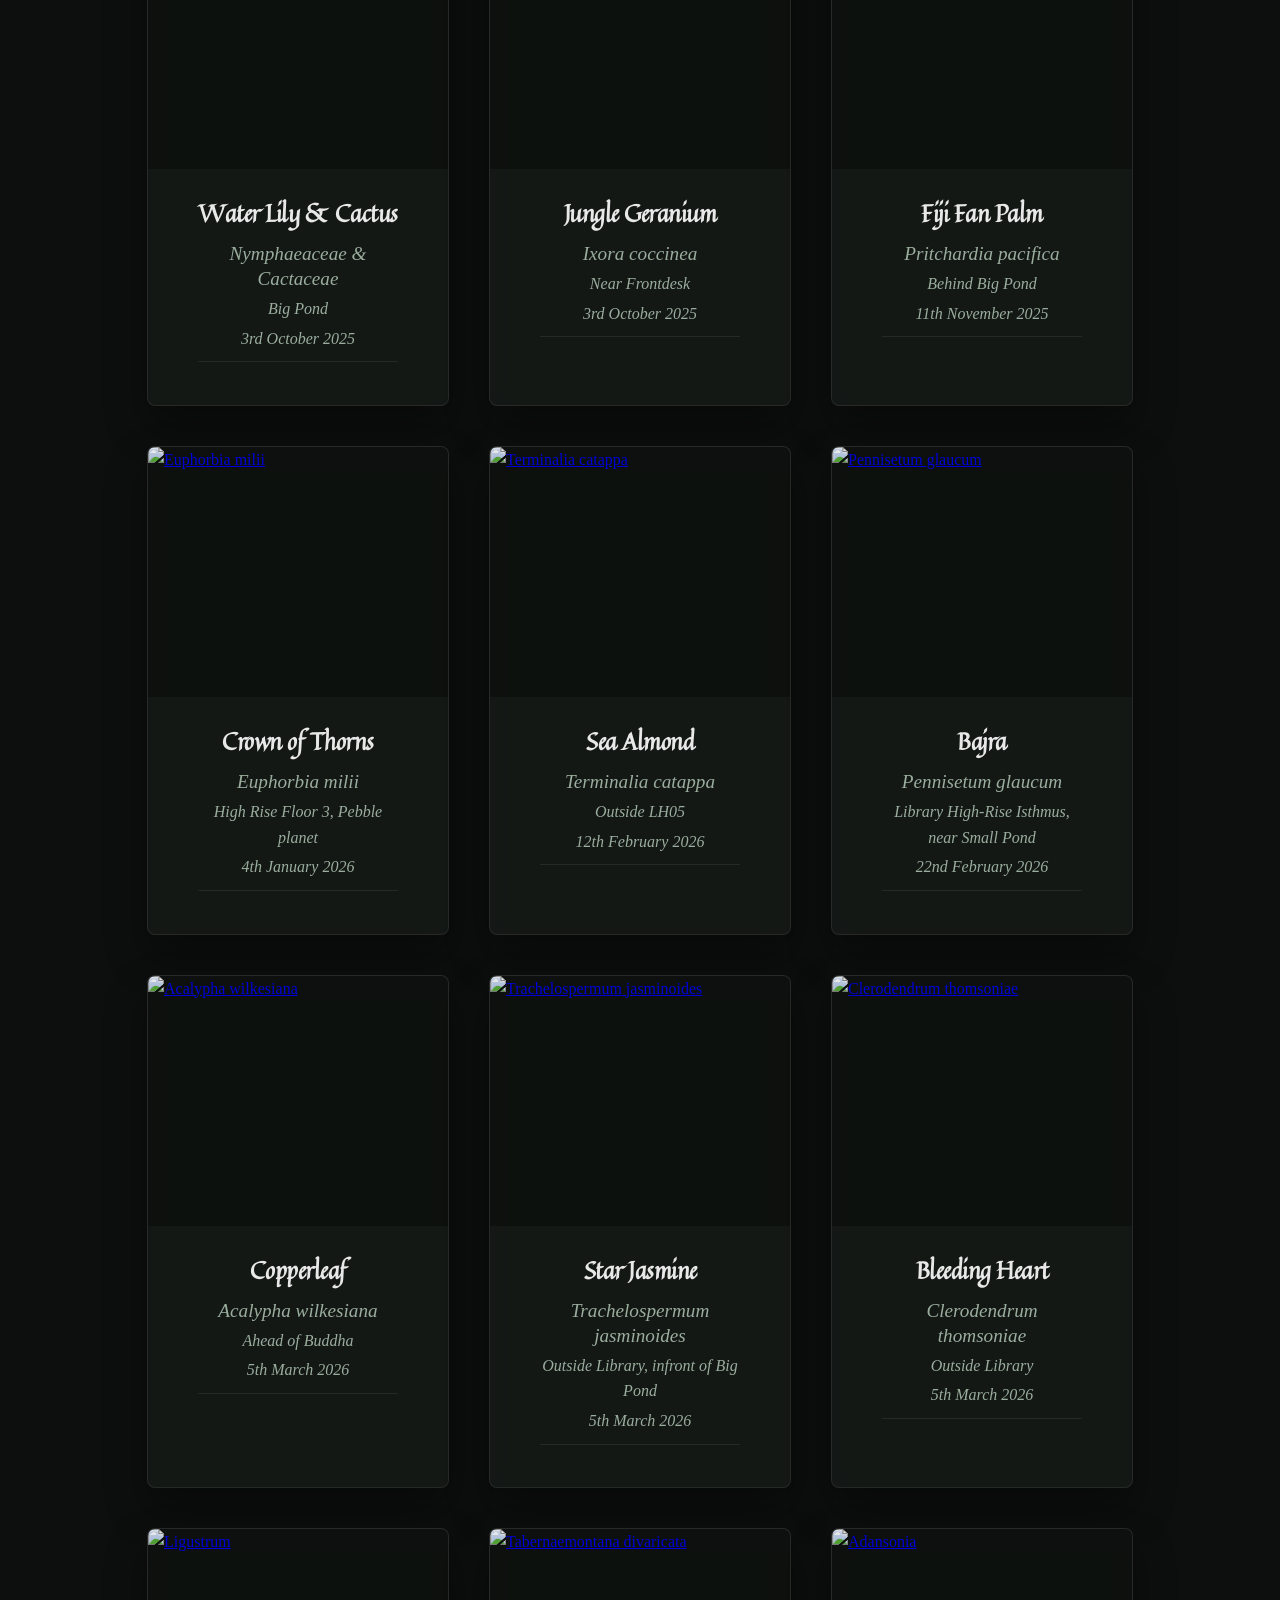
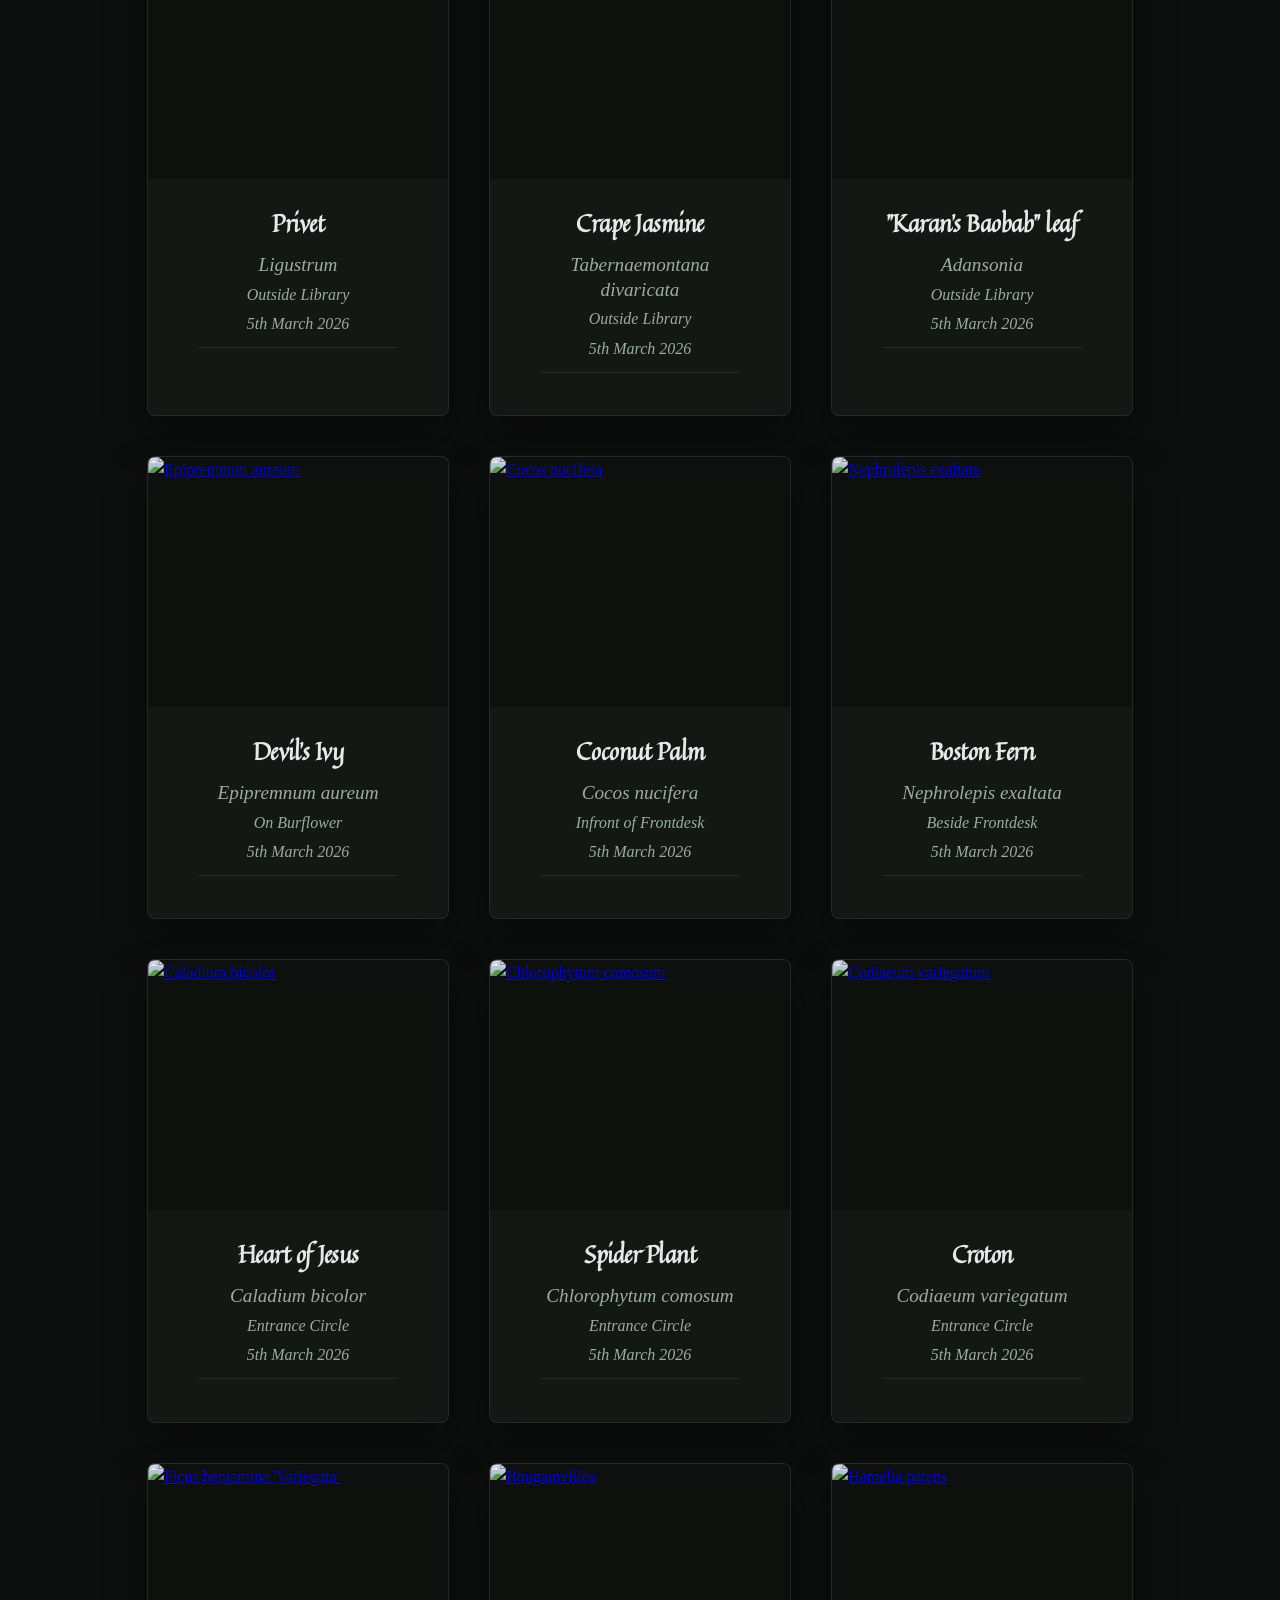
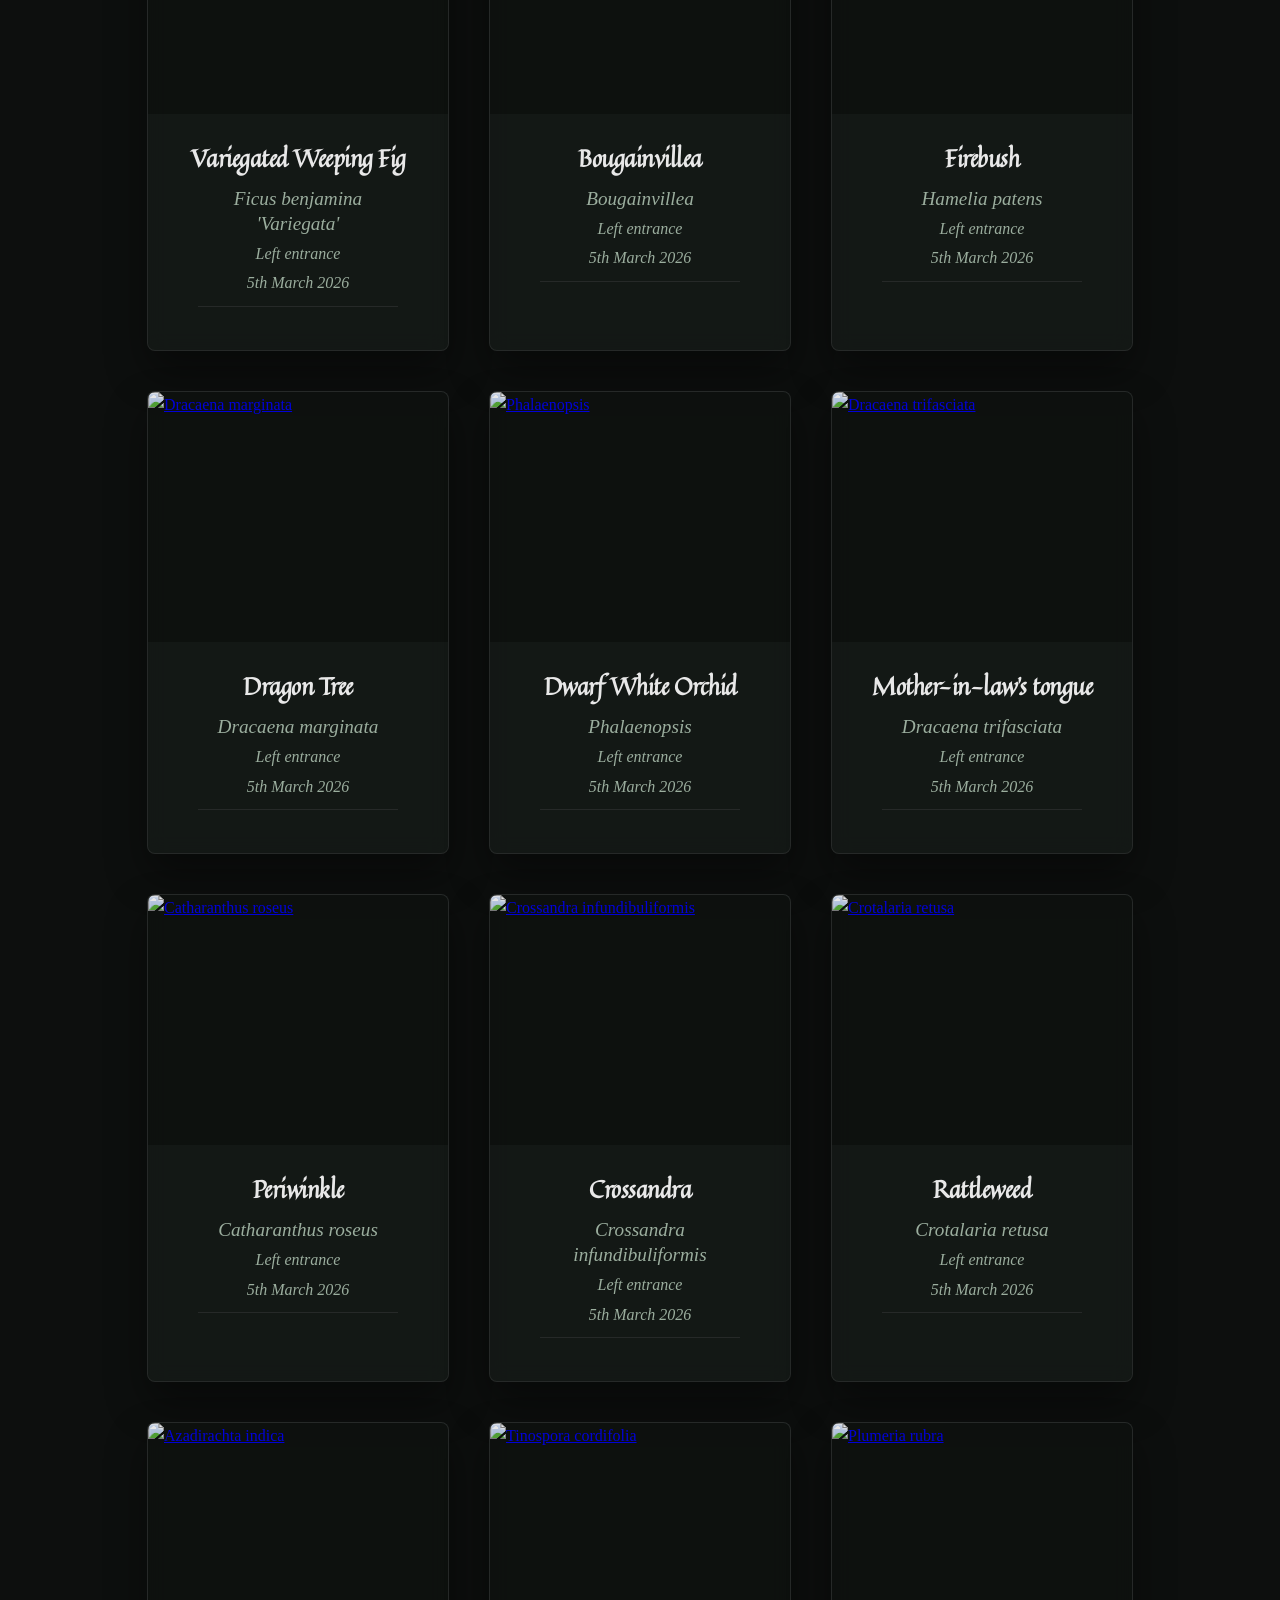
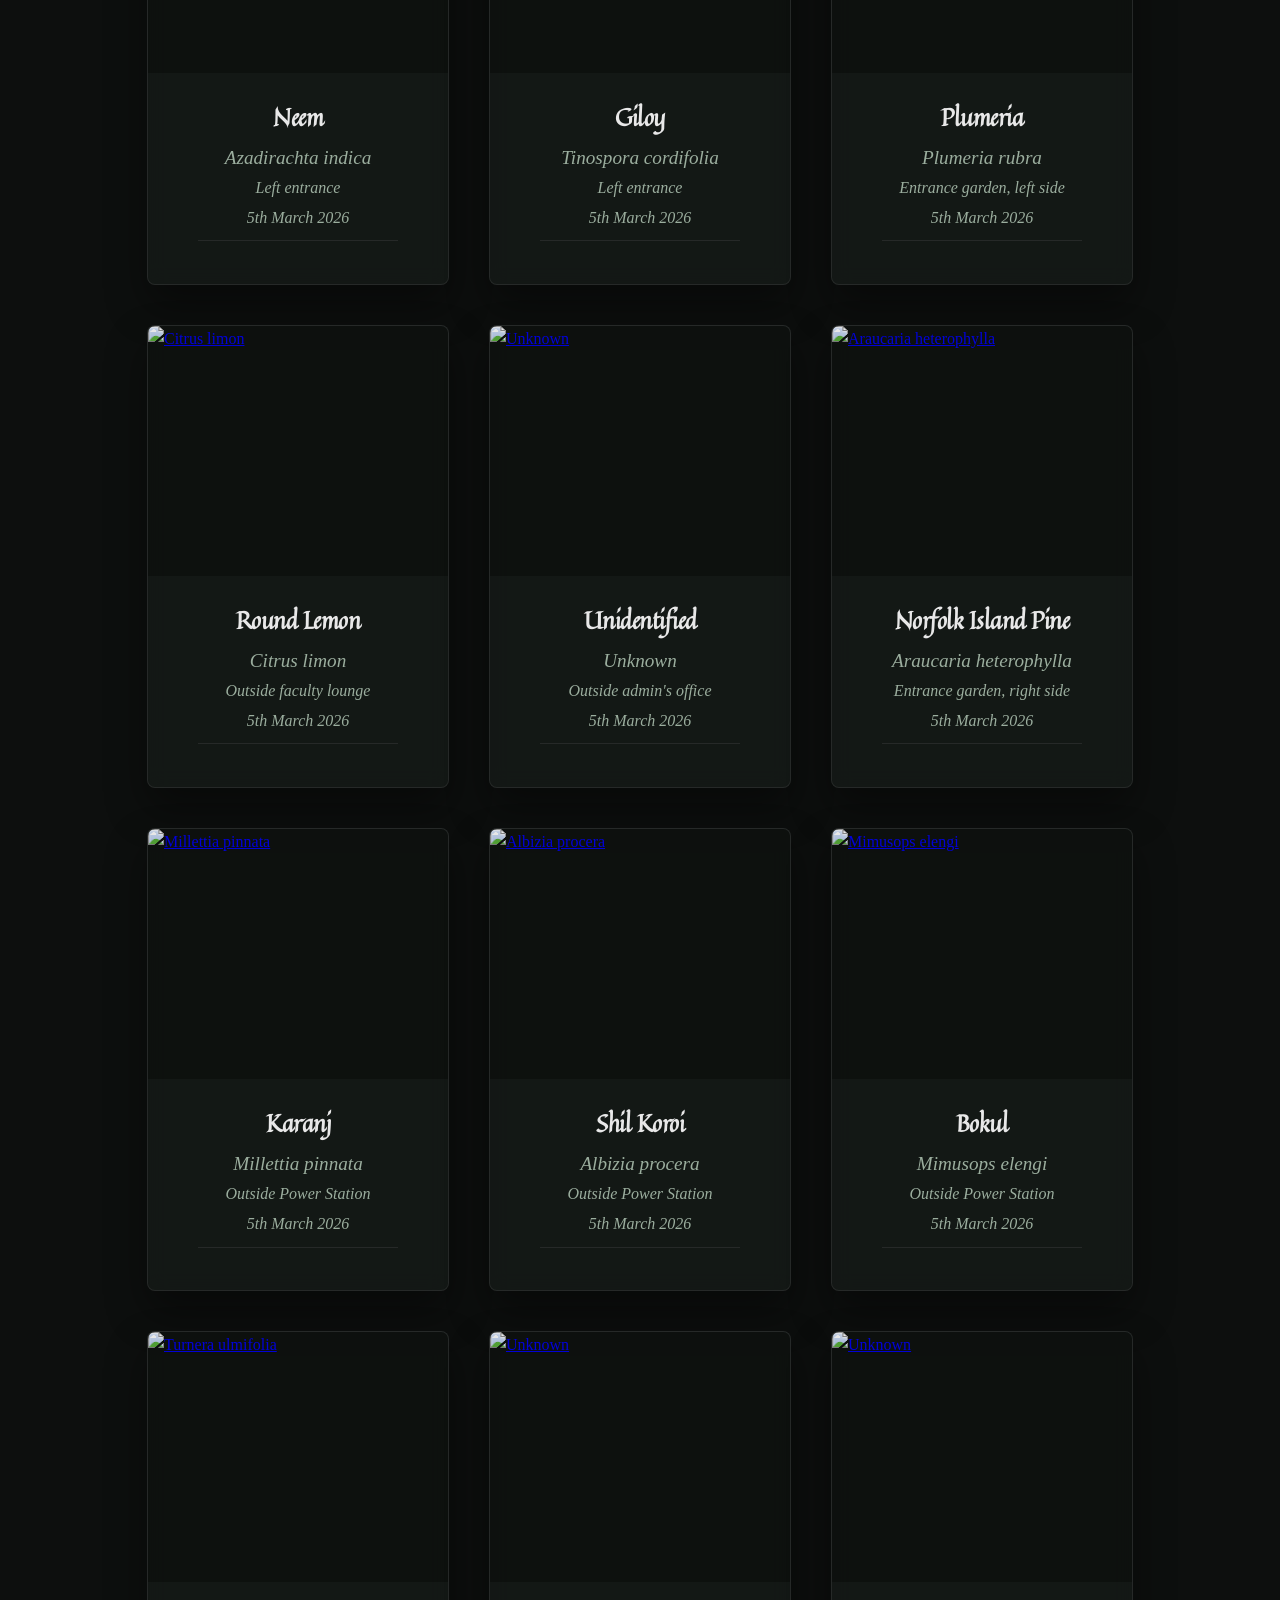
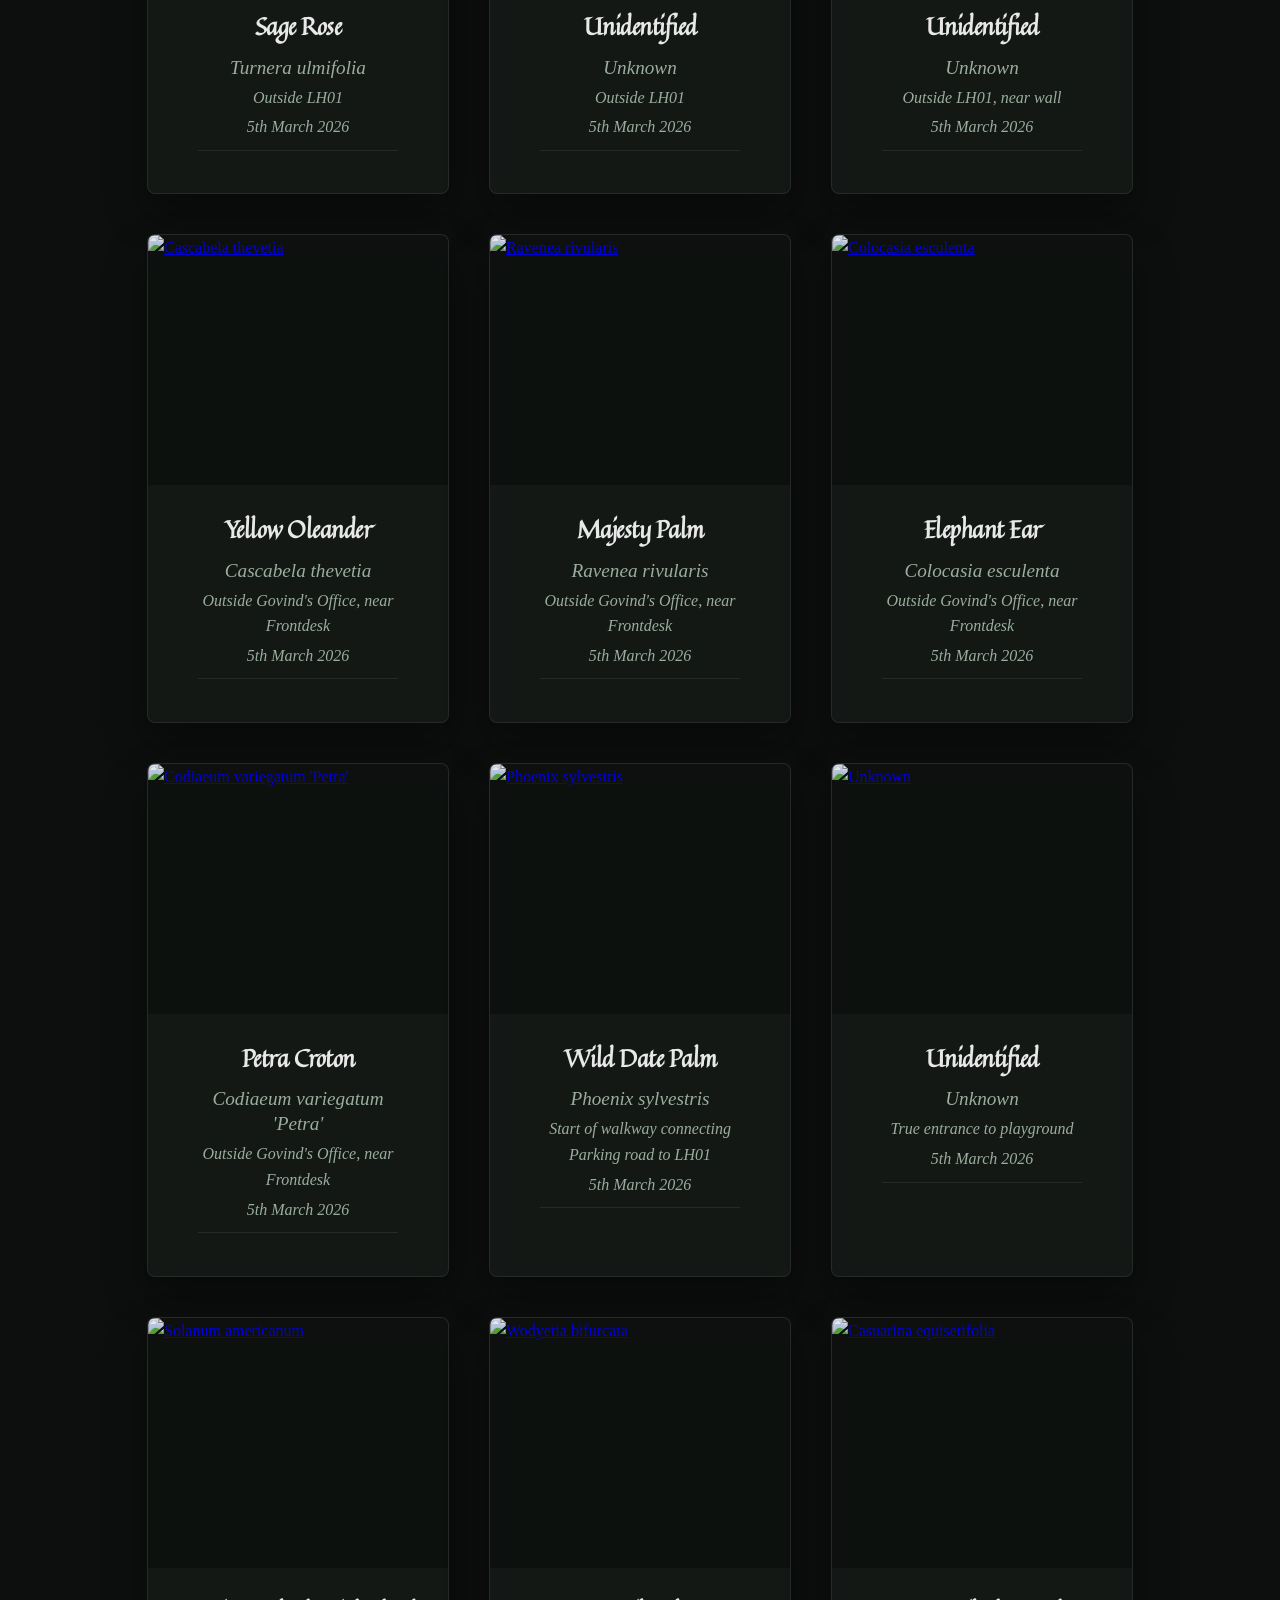
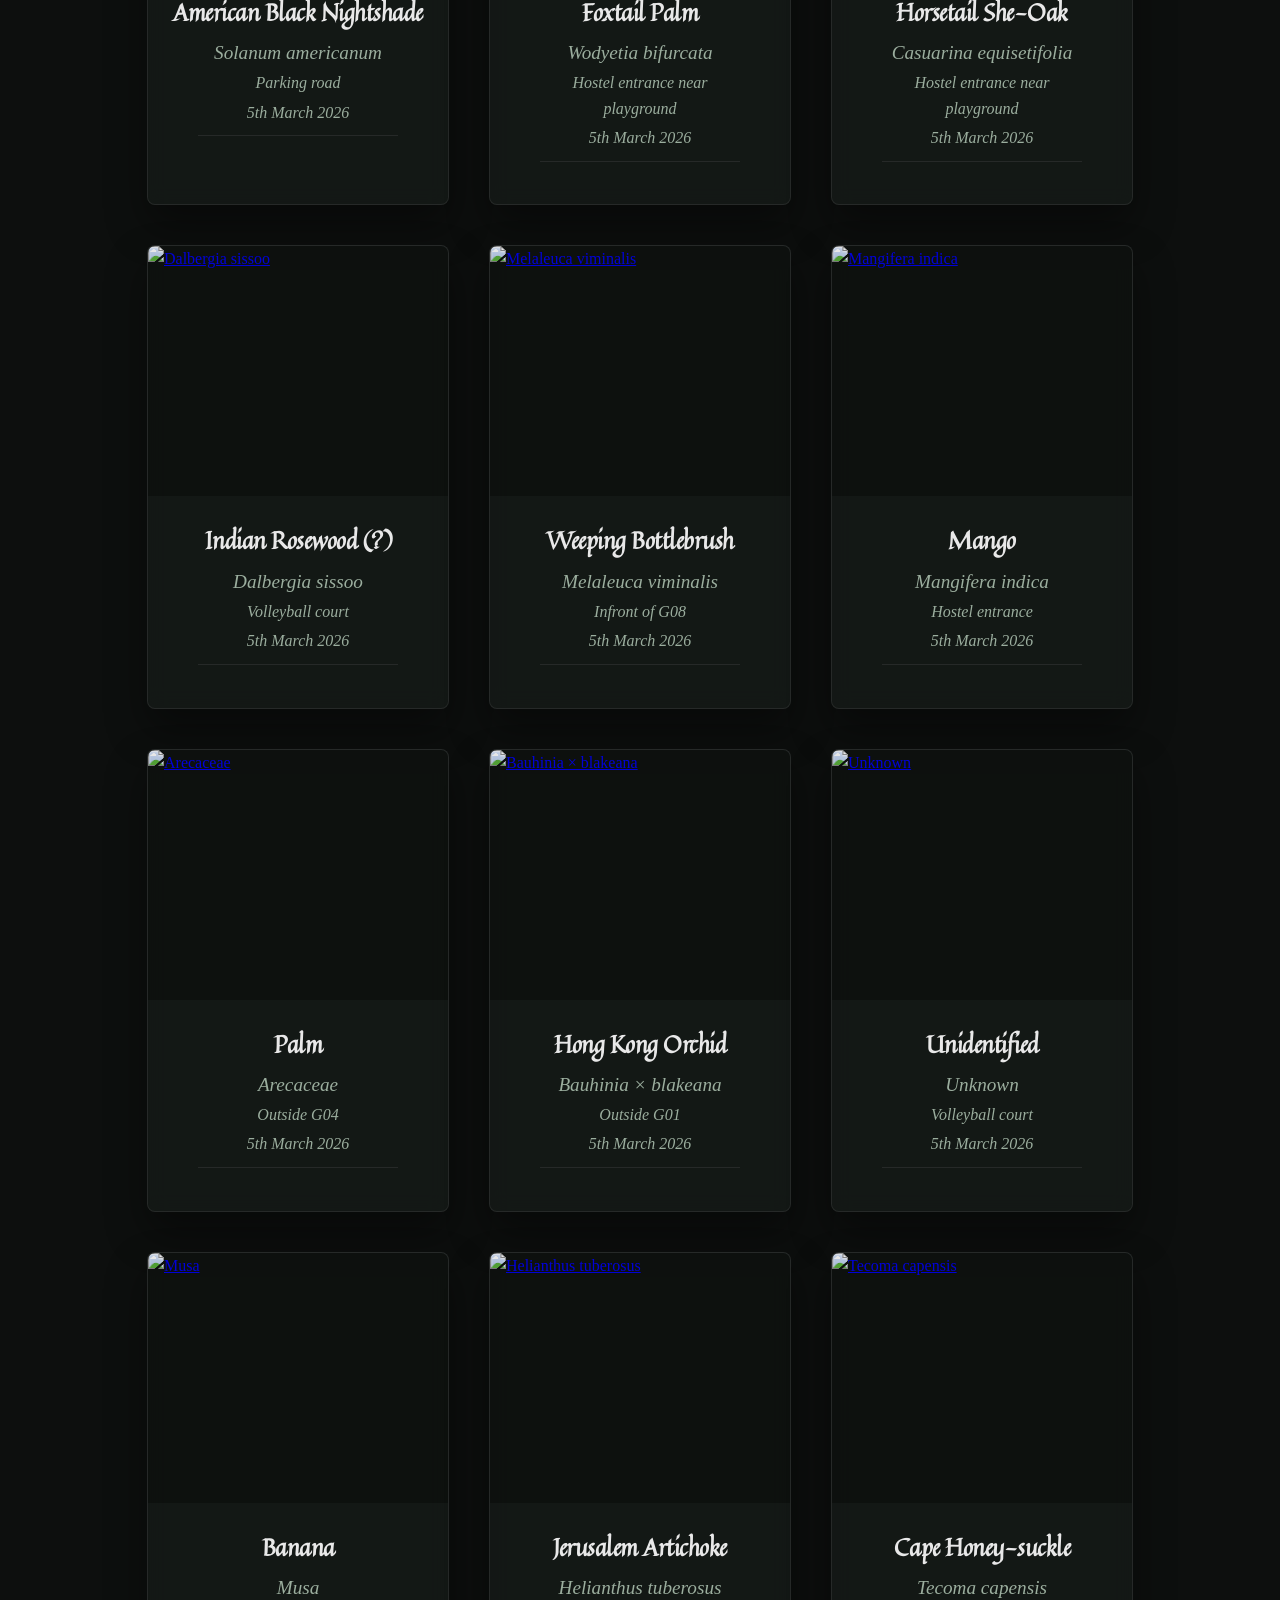
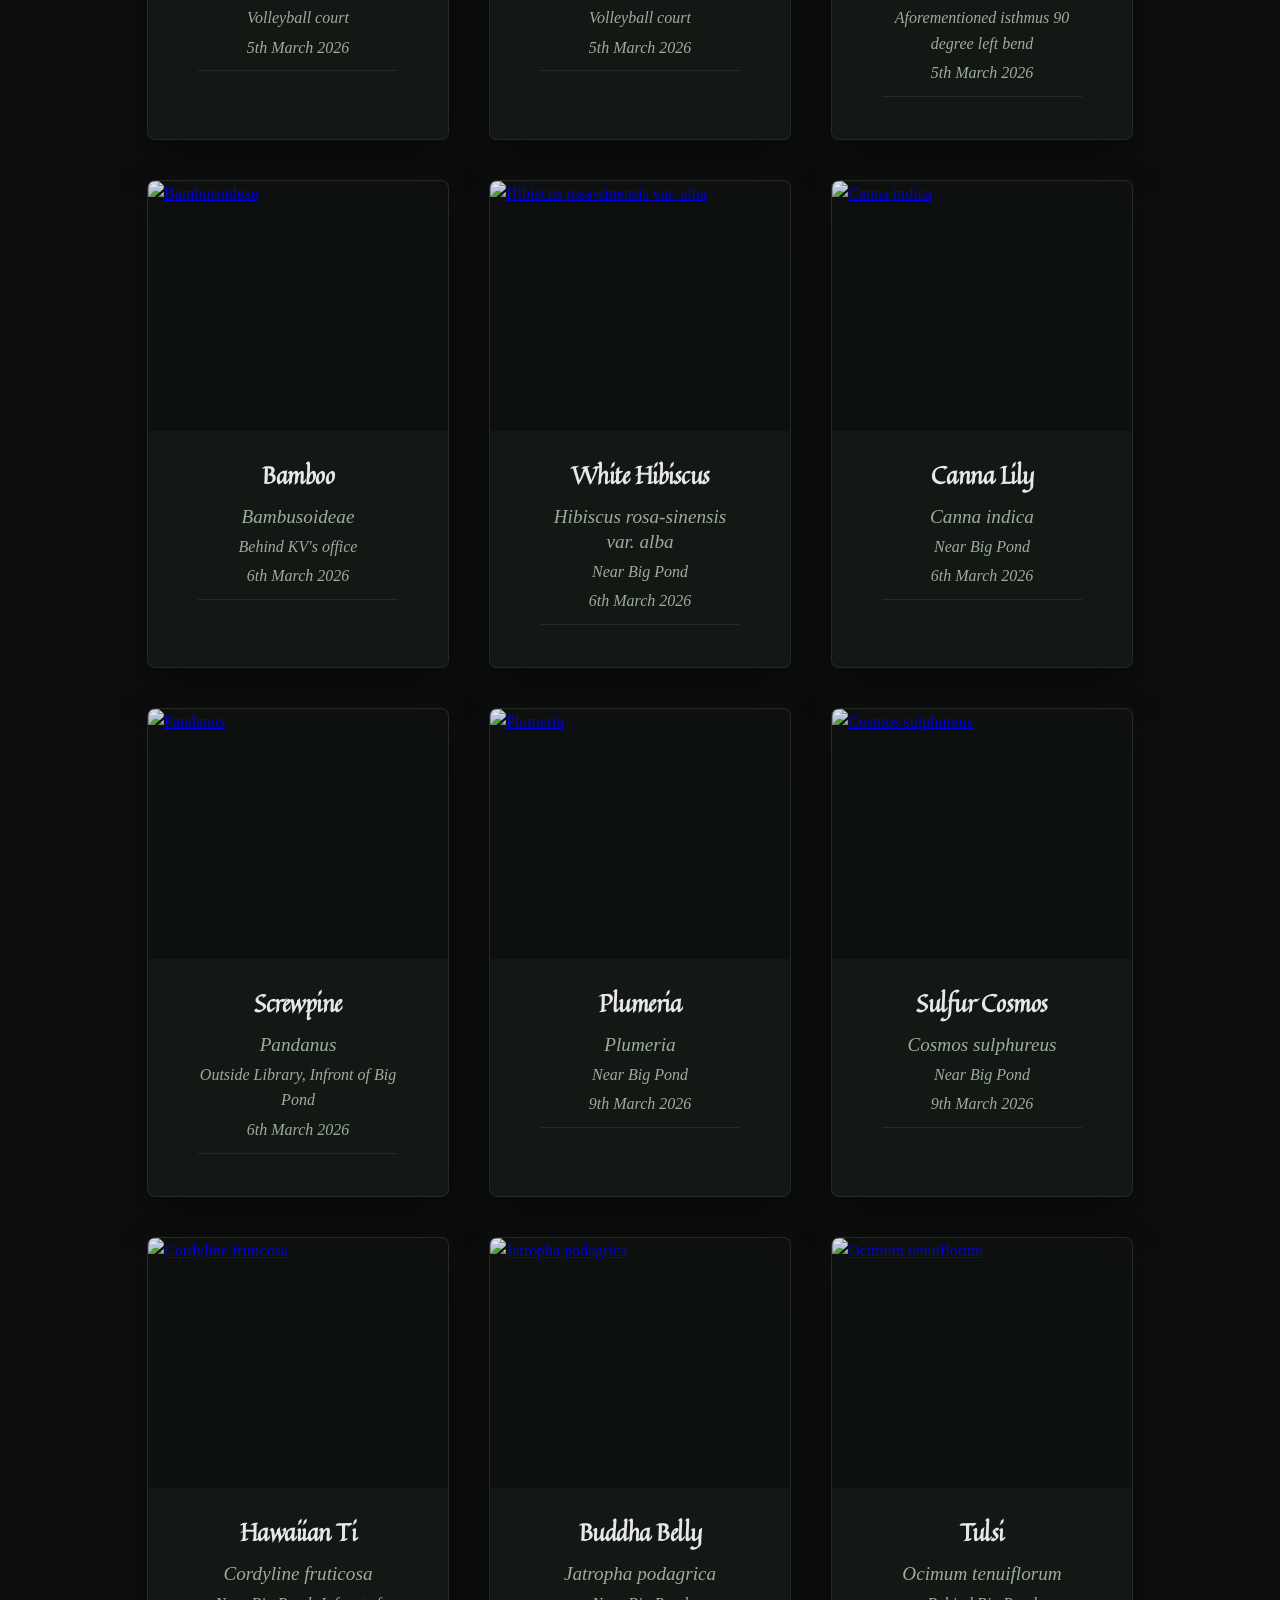
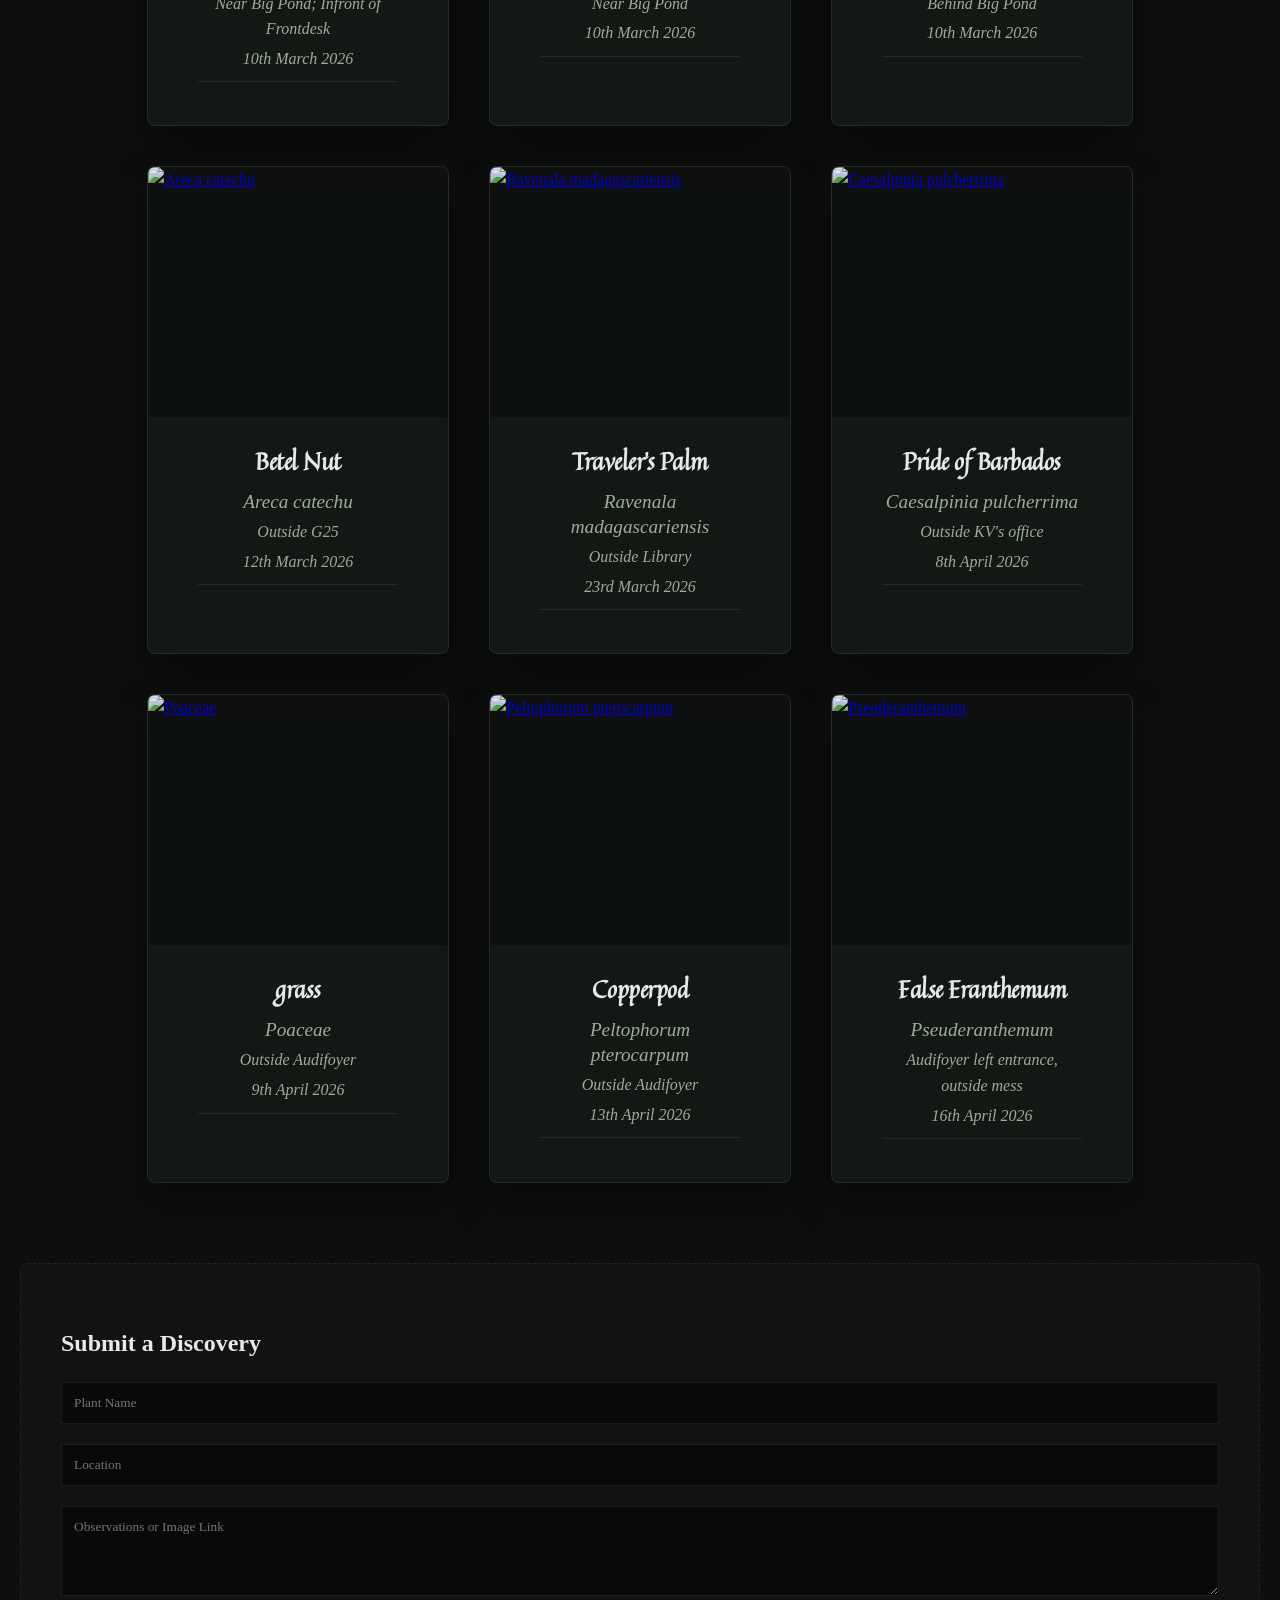
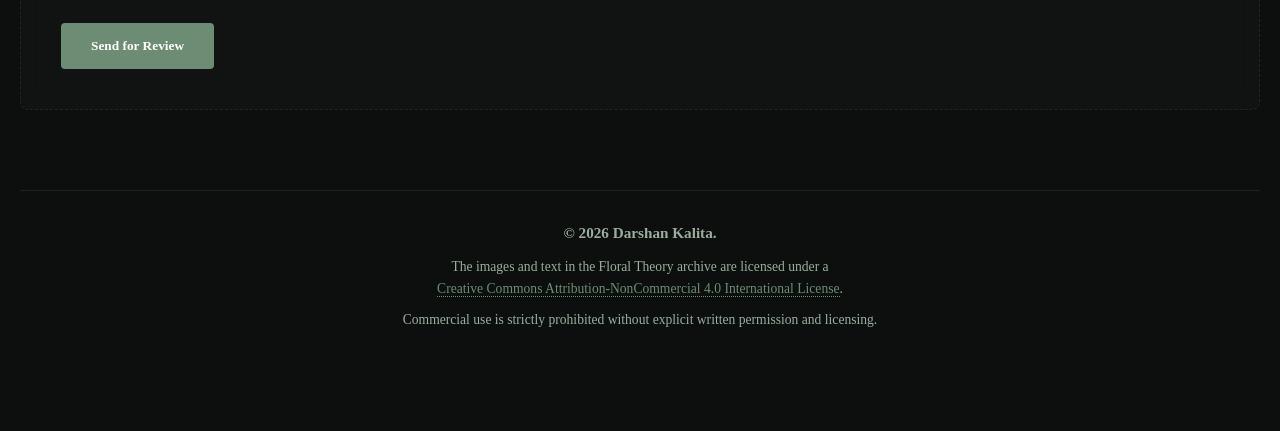
==== commit 7343806b: "everything minus the map" ====
--- a/index.html
+++ b/index.html
@@ -22,7 +22,6 @@
             line-height: 1.6;
             margin: 0;
             padding: 0;
-            /* Global zoom removed. Handled by individual views below. */
         }
 
         /* --- Second Background (Fades in on scroll) --- */
@@ -42,7 +41,6 @@
             will-change: opacity;
         }
 
-        /* Dark tint so the cards remain legible against the new image */
         .bg-archive::after {
             content: '';
             position: absolute;
@@ -68,7 +66,6 @@
             content: '';
             position: absolute;
             inset: 0;
-            /* Keeps the top 20% completely clear, then fades to solid black slightly before the bottom edge */
             background: linear-gradient(
                 to bottom, 
                 rgba(13, 15, 14, 0.2) 0%,   
@@ -108,7 +105,7 @@
             z-index: 2; 
         }
 
-        .archive-header { text-align: center; margin-bottom: 50px; }
+        .archive-header { text-align: center; margin-bottom: 80px; }
 
         .controls {
             display: flex;
@@ -182,14 +179,26 @@
 
         .meta { 
             font-family: 'Lora', serif;
-            font-size: 1.3rem; 
             color: var(--text-muted); 
             font-style: italic; 
             margin-bottom: 15px; 
             border-bottom: 1px solid var(--border); 
             padding-bottom: 10px;
-            display: inline-block; 
+            display: flex;
+            flex-direction: column; 
+            gap: 4px; 
             width: 80%; 
+            margin: 0 auto 15px auto; 
+        }
+
+        .meta-name {
+            font-size: 1.2rem; /* Slightly smaller base size so most fit on one line anyway */
+            width: 100%;
+            line-height: 1.3; /* Keeps multi-line names tightly grouped */
+        }
+
+        .meta-detail {
+            font-size: 1.0rem; 
         }
 
         .card-content p:not(.meta) {
@@ -236,7 +245,6 @@
             gap: 15px; width: 100%; zoom: 0.9; 
         }
 
-        /* Base closed state: Fluid width locked to max 900px */
         #gallery.view-accordion .card { 
             width: 100%; 
             max-width: 900px; 
@@ -244,12 +252,10 @@
             transition: max-width 0.3s ease; 
         }
 
-        /* Open state: Expands to fit the high-res image */
         #gallery.view-accordion .card.open { 
             max-width: 100%; 
         }
 
-        /* Hide/Show logic */
         #gallery.view-accordion .card .image-gallery, 
         #gallery.view-accordion .card p:not(.meta) { display: none; }
         #gallery.view-accordion .card.open .image-gallery { display: flex; }
@@ -287,32 +293,23 @@
             border-radius: 4px;
         }
 
-        /* --- Responsive Media Queries for Mobile --- */
+        /* --- Responsive Media Queries --- */
         @media (max-width: 800px) {
-            /* 1. Kill the custom zoom on smaller screens */
             #gallery.view-grid,
             #gallery.view-full,
             #gallery.view-accordion {
                 zoom: 1.0 !important;
             }
-
-            /* 2. Shrink title and adjust container */
             .hero-text h1 { font-size: 4rem; }
             .hero-text p.subtitle { font-size: 1rem; }
             .container { padding: 20px 15px 60px; }
-
-            /* 3. Wrap controls so buttons don't overflow */
             .controls { 
                 flex-wrap: wrap; 
                 gap: 10px;
             }
-
-            /* 4. Force grid cards to take full width */
             #gallery.view-grid .card { width: 100%; }
             #gallery.view-grid { gap: 25px; }
             #gallery.view-full { gap: 40px; }
-
-            /* 5. Restrict image height so they fit vertically on a phone */
             #gallery.view-full img, 
             #gallery.view-accordion .card.open img { 
                 max-height: 60vh; 
@@ -345,1155 +342,1417 @@
 
         <main id="gallery" class="view-grid">
             
-        <div class="card" id="plant-1" data-location="">
+        <div class="card" id="plant-64" data-location="The true centre">
+            <div class="image-gallery">
+                
+            <a href="https://github.com/user-attachments/assets/5495d7d4-198a-4aca-8f7f-080dc365d7c3" target="_blank" title="Click to view full resolution">
+                <img src="https://wsrv.nl/?url=https://github.com/user-attachments/assets/5495d7d4-198a-4aca-8f7f-080dc365d7c3&w=800&output=webp" alt="Ficus benghalensis" class="primary-img">
+            </a>
+        
+            </div>
+            <div class="card-content">
+                <h2>Banyan</h2>
+<div class="meta">
+                    <span class="meta-name">Ficus benghalensis</span>
+                    <span class="meta-detail">The true centre</span>
+                    <span class="meta-detail">26th September 2025</span>
+                </div>                <p class="desc"></p>
+            </div>
+        </div>
+        
+        <div class="card" id="plant-79" data-location="Outside Audifoyer">
+            <div class="image-gallery">
+                
+            <a href="https://github.com/user-attachments/assets/a790615d-61ce-4c29-9be0-a089399897bc" target="_blank" title="Click to view full resolution">
+                <img src="https://wsrv.nl/?url=https://github.com/user-attachments/assets/a790615d-61ce-4c29-9be0-a089399897bc&w=800&output=webp" alt="Delonix regia" class="primary-img">
+            </a>
+        
+            </div>
+            <div class="card-content">
+                <h2>Flame Tree</h2>
+<div class="meta">
+                    <span class="meta-name">Delonix regia</span>
+                    <span class="meta-detail">Outside Audifoyer</span>
+                    <span class="meta-detail">28th September 2025</span>
+                </div>                <p class="desc"></p>
+            </div>
+        </div>
+        
+        <div class="card" id="plant-65" data-location="Outside Library">
+            <div class="image-gallery">
+                
+            <a href="https://github.com/user-attachments/assets/a0f8e585-575a-473e-87fa-c3fbeca4ecc9" target="_blank" title="Click to view full resolution">
+                <img src="https://wsrv.nl/?url=https://github.com/user-attachments/assets/a0f8e585-575a-473e-87fa-c3fbeca4ecc9&w=800&output=webp" alt="Neolamarckia cadamba" class="primary-img">
+            </a>
+        
+                    <a href="https://github.com/user-attachments/assets/139d15b1-0529-4cc8-8876-1ce3e218e9f5" target="_blank" title="Click to view full resolution">
+                        <img src="https://wsrv.nl/?url=https://github.com/user-attachments/assets/139d15b1-0529-4cc8-8876-1ce3e218e9f5&w=800&output=webp" alt="Additional image for Neolamarckia cadamba">
+                    </a>
+                
+            </div>
+            <div class="card-content">
+                <h2>Burflower</h2>
+<div class="meta">
+                    <span class="meta-name">Neolamarckia cadamba</span>
+                    <span class="meta-detail">Outside Library</span>
+                    <span class="meta-detail">30th September 2025</span>
+                </div>                <p class="desc"></p>
+            </div>
+        </div>
+        
+        <div class="card" id="plant-66-67" data-location="Big Pond">
+            <div class="image-gallery">
+                
+            <a href="https://github.com/user-attachments/assets/fb3a1e9d-aaf1-4768-a226-07cc7e53af35" target="_blank" title="Click to view full resolution">
+                <img src="https://wsrv.nl/?url=https://github.com/user-attachments/assets/fb3a1e9d-aaf1-4768-a226-07cc7e53af35&w=800&output=webp" alt="Nymphaeaceae & Cactaceae" class="primary-img">
+            </a>
+        
+            </div>
+            <div class="card-content">
+                <h2>Water Lily & Cactus</h2>
+<div class="meta">
+                    <span class="meta-name">Nymphaeaceae & Cactaceae</span>
+                    <span class="meta-detail">Big Pond</span>
+                    <span class="meta-detail">3rd October 2025</span>
+                </div>                <p class="desc"></p>
+            </div>
+        </div>
+        
+        <div class="card" id="plant-10" data-location="Near Frontdesk">
+            <div class="image-gallery">
+                
+            <a href="https://github.com/user-attachments/assets/e0cf7ca9-0bb2-47cf-a2e3-dc68d60392e7" target="_blank" title="Click to view full resolution">
+                <img src="https://wsrv.nl/?url=https://github.com/user-attachments/assets/e0cf7ca9-0bb2-47cf-a2e3-dc68d60392e7&w=800&output=webp" alt="Ixora coccinea" class="primary-img">
+            </a>
+        
+                    <a href="https://github.com/user-attachments/assets/0338fab9-f014-4c50-b016-294574efd0f0" target="_blank" title="Click to view full resolution">
+                        <img src="https://wsrv.nl/?url=https://github.com/user-attachments/assets/0338fab9-f014-4c50-b016-294574efd0f0&w=800&output=webp" alt="Additional image for Ixora coccinea">
+                    </a>
+                
+            </div>
+            <div class="card-content">
+                <h2>Jungle Geranium</h2>
+<div class="meta">
+                    <span class="meta-name">Ixora coccinea</span>
+                    <span class="meta-detail">Near Frontdesk</span>
+                    <span class="meta-detail">3rd October 2025</span>
+                </div>                <p class="desc"></p>
+            </div>
+        </div>
+        
+        <div class="card" id="plant-68" data-location="Behind Big Pond">
+            <div class="image-gallery">
+                
+            <a href="https://github.com/user-attachments/assets/d21e47a3-4e9b-47ab-aa44-8855cce85c1e" target="_blank" title="Click to view full resolution">
+                <img src="https://wsrv.nl/?url=https://github.com/user-attachments/assets/d21e47a3-4e9b-47ab-aa44-8855cce85c1e&w=800&output=webp" alt="Pritchardia pacifica" class="primary-img">
+            </a>
+        
+            </div>
+            <div class="card-content">
+                <h2>Fiji Fan Palm</h2>
+<div class="meta">
+                    <span class="meta-name">Pritchardia pacifica</span>
+                    <span class="meta-detail">Behind Big Pond</span>
+                    <span class="meta-detail">11th November 2025</span>
+                </div>                <p class="desc"></p>
+            </div>
+        </div>
+        
+        <div class="card" id="plant-61" data-location="High Rise Floor 3, Pebble planet">
+            <div class="image-gallery">
+                
+            <a href="https://github.com/user-attachments/assets/f7b53c52-d464-4fee-9dfd-660e4ef00279" target="_blank" title="Click to view full resolution">
+                <img src="https://wsrv.nl/?url=https://github.com/user-attachments/assets/f7b53c52-d464-4fee-9dfd-660e4ef00279&w=800&output=webp" alt="Euphorbia milii" class="primary-img">
+            </a>
+        
+            </div>
+            <div class="card-content">
+                <h2>Crown of Thorns</h2>
+<div class="meta">
+                    <span class="meta-name">Euphorbia milii</span>
+                    <span class="meta-detail">High Rise Floor 3, Pebble planet</span>
+                    <span class="meta-detail">4th January 2026</span>
+                </div>                <p class="desc"></p>
+            </div>
+        </div>
+        
+        <div class="card" id="plant-63" data-location="Outside LH05">
+            <div class="image-gallery">
+                
+            <a href="https://github.com/user-attachments/assets/e13e415d-3a1e-46f4-a4d2-b8184c8e4fa2" target="_blank" title="Click to view full resolution">
+                <img src="https://wsrv.nl/?url=https://github.com/user-attachments/assets/e13e415d-3a1e-46f4-a4d2-b8184c8e4fa2&w=800&output=webp" alt="Terminalia catappa" class="primary-img">
+            </a>
+        
+            </div>
+            <div class="card-content">
+                <h2>Sea Almond</h2>
+<div class="meta">
+                    <span class="meta-name">Terminalia catappa</span>
+                    <span class="meta-detail">Outside LH05</span>
+                    <span class="meta-detail">12th February 2026</span>
+                </div>                <p class="desc"></p>
+            </div>
+        </div>
+        
+        <div class="card" id="plant-62" data-location="Library High-Rise Isthmus, near Small Pond">
+            <div class="image-gallery">
+                
+            <a href="https://github.com/user-attachments/assets/678eb91e-6563-4876-9c3d-b6650a2de4cb" target="_blank" title="Click to view full resolution">
+                <img src="https://wsrv.nl/?url=https://github.com/user-attachments/assets/678eb91e-6563-4876-9c3d-b6650a2de4cb&w=800&output=webp" alt="Pennisetum glaucum" class="primary-img">
+            </a>
+        
+            </div>
+            <div class="card-content">
+                <h2>Bajra</h2>
+<div class="meta">
+                    <span class="meta-name">Pennisetum glaucum</span>
+                    <span class="meta-detail">Library High-Rise Isthmus, near Small Pond</span>
+                    <span class="meta-detail">22nd February 2026</span>
+                </div>                <p class="desc"></p>
+            </div>
+        </div>
+        
+        <div class="card" id="plant-2" data-location="Ahead of Buddha">
+            <div class="image-gallery">
+                
+            <a href="https://github.com/user-attachments/assets/07d1a479-cd97-4cc0-b3ea-69c607bc57f6" target="_blank" title="Click to view full resolution">
+                <img src="https://wsrv.nl/?url=https://github.com/user-attachments/assets/07d1a479-cd97-4cc0-b3ea-69c607bc57f6&w=800&output=webp" alt="Acalypha wilkesiana" class="primary-img">
+            </a>
+        
+            </div>
+            <div class="card-content">
+                <h2>Copperleaf</h2>
+<div class="meta">
+                    <span class="meta-name">Acalypha wilkesiana</span>
+                    <span class="meta-detail">Ahead of Buddha</span>
+                    <span class="meta-detail">5th March 2026</span>
+                </div>                <p class="desc"></p>
+            </div>
+        </div>
+        
+        <div class="card" id="plant-3" data-location="Outside Library, infront of Big Pond">
+            <div class="image-gallery">
+                
+            <a href="https://github.com/user-attachments/assets/e478cf8c-303c-4598-bcce-6fed659b21f1" target="_blank" title="Click to view full resolution">
+                <img src="https://wsrv.nl/?url=https://github.com/user-attachments/assets/e478cf8c-303c-4598-bcce-6fed659b21f1&w=800&output=webp" alt="Trachelospermum jasminoides" class="primary-img">
+            </a>
+        
+            </div>
+            <div class="card-content">
+                <h2>Star Jasmine</h2>
+<div class="meta">
+                    <span class="meta-name">Trachelospermum jasminoides</span>
+                    <span class="meta-detail">Outside Library, infront of Big Pond</span>
+                    <span class="meta-detail">5th March 2026</span>
+                </div>                <p class="desc"></p>
+            </div>
+        </div>
+        
+        <div class="card" id="plant-4" data-location="Outside Library">
+            <div class="image-gallery">
+                
+            <a href="https://github.com/user-attachments/assets/3a428939-9861-44c5-88c5-682511d564e1" target="_blank" title="Click to view full resolution">
+                <img src="https://wsrv.nl/?url=https://github.com/user-attachments/assets/3a428939-9861-44c5-88c5-682511d564e1&w=800&output=webp" alt="Clerodendrum thomsoniae" class="primary-img">
+            </a>
+        
+            </div>
+            <div class="card-content">
+                <h2>Bleeding Heart</h2>
+<div class="meta">
+                    <span class="meta-name">Clerodendrum thomsoniae</span>
+                    <span class="meta-detail">Outside Library</span>
+                    <span class="meta-detail">5th March 2026</span>
+                </div>                <p class="desc"></p>
+            </div>
+        </div>
+        
+        <div class="card" id="plant-5" data-location="Outside Library">
+            <div class="image-gallery">
+                
+            <a href="https://github.com/user-attachments/assets/eec0e2a0-e2bd-46e9-a9c6-18034b1bbadb" target="_blank" title="Click to view full resolution">
+                <img src="https://wsrv.nl/?url=https://github.com/user-attachments/assets/eec0e2a0-e2bd-46e9-a9c6-18034b1bbadb&w=800&output=webp" alt="Ligustrum" class="primary-img">
+            </a>
+        
+            </div>
+            <div class="card-content">
+                <h2>Privet</h2>
+<div class="meta">
+                    <span class="meta-name">Ligustrum</span>
+                    <span class="meta-detail">Outside Library</span>
+                    <span class="meta-detail">5th March 2026</span>
+                </div>                <p class="desc"></p>
+            </div>
+        </div>
+        
+        <div class="card" id="plant-6" data-location="Outside Library">
+            <div class="image-gallery">
+                
+            <a href="https://github.com/user-attachments/assets/8d8e6d80-3408-412d-baf7-2f061ad25abc" target="_blank" title="Click to view full resolution">
+                <img src="https://wsrv.nl/?url=https://github.com/user-attachments/assets/8d8e6d80-3408-412d-baf7-2f061ad25abc&w=800&output=webp" alt="Tabernaemontana divaricata" class="primary-img">
+            </a>
+        
+                    <a href="https://github.com/user-attachments/assets/e38c27bc-d60f-4387-99c0-b927f8a98aeb" target="_blank" title="Click to view full resolution">
+                        <img src="https://wsrv.nl/?url=https://github.com/user-attachments/assets/e38c27bc-d60f-4387-99c0-b927f8a98aeb&w=800&output=webp" alt="Additional image for Tabernaemontana divaricata">
+                    </a>
+                
+            </div>
+            <div class="card-content">
+                <h2>Crape Jasmine</h2>
+<div class="meta">
+                    <span class="meta-name">Tabernaemontana divaricata</span>
+                    <span class="meta-detail">Outside Library</span>
+                    <span class="meta-detail">5th March 2026</span>
+                </div>                <p class="desc"></p>
+            </div>
+        </div>
+        
+        <div class="card" id="plant-8" data-location="Outside Library">
+            <div class="image-gallery">
+                
+            <a href="https://github.com/user-attachments/assets/7c1b4fa9-0ddc-40b8-bd61-7a6da8176fe8" target="_blank" title="Click to view full resolution">
+                <img src="https://wsrv.nl/?url=https://github.com/user-attachments/assets/7c1b4fa9-0ddc-40b8-bd61-7a6da8176fe8&w=800&output=webp" alt="Adansonia" class="primary-img">
+            </a>
+        
+            </div>
+            <div class="card-content">
+                <h2>"Karan's Baobab" leaf</h2>
+<div class="meta">
+                    <span class="meta-name">Adansonia</span>
+                    <span class="meta-detail">Outside Library</span>
+                    <span class="meta-detail">5th March 2026</span>
+                </div>                <p class="desc"></p>
+            </div>
+        </div>
+        
+        <div class="card" id="plant-9" data-location="On Burflower">
+            <div class="image-gallery">
+                
+            <a href="https://github.com/user-attachments/assets/deb736c8-eab8-4a8e-bd91-97f5cd4d7c41" target="_blank" title="Click to view full resolution">
+                <img src="https://wsrv.nl/?url=https://github.com/user-attachments/assets/deb736c8-eab8-4a8e-bd91-97f5cd4d7c41&w=800&output=webp" alt="Epipremnum aureum" class="primary-img">
+            </a>
+        
+            </div>
+            <div class="card-content">
+                <h2>Devil's Ivy</h2>
+<div class="meta">
+                    <span class="meta-name">Epipremnum aureum</span>
+                    <span class="meta-detail">On Burflower</span>
+                    <span class="meta-detail">5th March 2026</span>
+                </div>                <p class="desc"></p>
+            </div>
+        </div>
+        
+        <div class="card" id="plant-12" data-location="Infront of Frontdesk">
+            <div class="image-gallery">
+                
+            <a href="https://github.com/user-attachments/assets/9b5683e2-accc-4ada-a6be-a43902e18306" target="_blank" title="Click to view full resolution">
+                <img src="https://wsrv.nl/?url=https://github.com/user-attachments/assets/9b5683e2-accc-4ada-a6be-a43902e18306&w=800&output=webp" alt="Cocos nucifera" class="primary-img">
+            </a>
+        
+            </div>
+            <div class="card-content">
+                <h2>Coconut Palm</h2>
+<div class="meta">
+                    <span class="meta-name">Cocos nucifera</span>
+                    <span class="meta-detail">Infront of Frontdesk</span>
+                    <span class="meta-detail">5th March 2026</span>
+                </div>                <p class="desc"></p>
+            </div>
+        </div>
+        
+        <div class="card" id="plant-13" data-location="Beside Frontdesk">
+            <div class="image-gallery">
+                
+            <a href="https://github.com/user-attachments/assets/6559cc52-c40a-4b61-b33f-84c5b4f9e34c" target="_blank" title="Click to view full resolution">
+                <img src="https://wsrv.nl/?url=https://github.com/user-attachments/assets/6559cc52-c40a-4b61-b33f-84c5b4f9e34c&w=800&output=webp" alt="Nephrolepis exaltata" class="primary-img">
+            </a>
+        
+            </div>
+            <div class="card-content">
+                <h2>Boston Fern</h2>
+<div class="meta">
+                    <span class="meta-name">Nephrolepis exaltata</span>
+                    <span class="meta-detail">Beside Frontdesk</span>
+                    <span class="meta-detail">5th March 2026</span>
+                </div>                <p class="desc"></p>
+            </div>
+        </div>
+        
+        <div class="card" id="plant-14" data-location="Entrance Circle">
+            <div class="image-gallery">
+                
+            <a href="https://github.com/user-attachments/assets/ce4d1920-4d4b-4042-87ba-66d6ca330ae6" target="_blank" title="Click to view full resolution">
+                <img src="https://wsrv.nl/?url=https://github.com/user-attachments/assets/ce4d1920-4d4b-4042-87ba-66d6ca330ae6&w=800&output=webp" alt="Caladium bicolor" class="primary-img">
+            </a>
+        
+            </div>
+            <div class="card-content">
+                <h2>Heart of Jesus</h2>
+<div class="meta">
+                    <span class="meta-name">Caladium bicolor</span>
+                    <span class="meta-detail">Entrance Circle</span>
+                    <span class="meta-detail">5th March 2026</span>
+                </div>                <p class="desc"></p>
+            </div>
+        </div>
+        
+        <div class="card" id="plant-15" data-location="Entrance Circle">
+            <div class="image-gallery">
+                
+            <a href="https://github.com/user-attachments/assets/930c41d5-a31b-4f5b-bb05-922fa9500305" target="_blank" title="Click to view full resolution">
+                <img src="https://wsrv.nl/?url=https://github.com/user-attachments/assets/930c41d5-a31b-4f5b-bb05-922fa9500305&w=800&output=webp" alt="Chlorophytum comosum" class="primary-img">
+            </a>
+        
+            </div>
+            <div class="card-content">
+                <h2>Spider Plant</h2>
+<div class="meta">
+                    <span class="meta-name">Chlorophytum comosum</span>
+                    <span class="meta-detail">Entrance Circle</span>
+                    <span class="meta-detail">5th March 2026</span>
+                </div>                <p class="desc"></p>
+            </div>
+        </div>
+        
+        <div class="card" id="plant-16" data-location="Entrance Circle">
+            <div class="image-gallery">
+                
+            <a href="https://github.com/user-attachments/assets/97a55b04-187d-4a93-b287-82126e41ba96" target="_blank" title="Click to view full resolution">
+                <img src="https://wsrv.nl/?url=https://github.com/user-attachments/assets/97a55b04-187d-4a93-b287-82126e41ba96&w=800&output=webp" alt="Codiaeum variegatum" class="primary-img">
+            </a>
+        
+            </div>
+            <div class="card-content">
+                <h2>Croton</h2>
+<div class="meta">
+                    <span class="meta-name">Codiaeum variegatum</span>
+                    <span class="meta-detail">Entrance Circle</span>
+                    <span class="meta-detail">5th March 2026</span>
+                </div>                <p class="desc"></p>
+            </div>
+        </div>
+        
+        <div class="card" id="plant-17" data-location="Left entrance">
+            <div class="image-gallery">
+                
+            <a href="https://github.com/user-attachments/assets/59fffdb8-299d-4491-8abd-2199a8bb845e" target="_blank" title="Click to view full resolution">
+                <img src="https://wsrv.nl/?url=https://github.com/user-attachments/assets/59fffdb8-299d-4491-8abd-2199a8bb845e&w=800&output=webp" alt="Ficus benjamina 'Variegata'" class="primary-img">
+            </a>
+        
+                    <a href="https://github.com/user-attachments/assets/b2d53e14-0abc-430b-b513-e7ea168a2684" target="_blank" title="Click to view full resolution">
+                        <img src="https://wsrv.nl/?url=https://github.com/user-attachments/assets/b2d53e14-0abc-430b-b513-e7ea168a2684&w=800&output=webp" alt="Additional image for Ficus benjamina 'Variegata'">
+                    </a>
+                
+            </div>
+            <div class="card-content">
+                <h2>Variegated Weeping Fig</h2>
+<div class="meta">
+                    <span class="meta-name">Ficus benjamina 'Variegata'</span>
+                    <span class="meta-detail">Left entrance</span>
+                    <span class="meta-detail">5th March 2026</span>
+                </div>                <p class="desc"></p>
+            </div>
+        </div>
+        
+        <div class="card" id="plant-18" data-location="Left entrance">
+            <div class="image-gallery">
+                
+            <a href="https://github.com/user-attachments/assets/e0c0093e-1534-48c0-8b14-dfb126bb11c6" target="_blank" title="Click to view full resolution">
+                <img src="https://wsrv.nl/?url=https://github.com/user-attachments/assets/e0c0093e-1534-48c0-8b14-dfb126bb11c6&w=800&output=webp" alt="Bougainvillea" class="primary-img">
+            </a>
+        
+            </div>
+            <div class="card-content">
+                <h2>Bougainvillea</h2>
+<div class="meta">
+                    <span class="meta-name">Bougainvillea</span>
+                    <span class="meta-detail">Left entrance</span>
+                    <span class="meta-detail">5th March 2026</span>
+                </div>                <p class="desc"></p>
+            </div>
+        </div>
+        
+        <div class="card" id="plant-19" data-location="Left entrance">
+            <div class="image-gallery">
+                
+            <a href="https://github.com/user-attachments/assets/dee7867d-3121-4f89-a7a9-4032540b293e" target="_blank" title="Click to view full resolution">
+                <img src="https://wsrv.nl/?url=https://github.com/user-attachments/assets/dee7867d-3121-4f89-a7a9-4032540b293e&w=800&output=webp" alt="Hamelia patens" class="primary-img">
+            </a>
+        
+            </div>
+            <div class="card-content">
+                <h2>Firebush</h2>
+<div class="meta">
+                    <span class="meta-name">Hamelia patens</span>
+                    <span class="meta-detail">Left entrance</span>
+                    <span class="meta-detail">5th March 2026</span>
+                </div>                <p class="desc"></p>
+            </div>
+        </div>
+        
+        <div class="card" id="plant-20" data-location="Left entrance">
+            <div class="image-gallery">
+                
+            <a href="https://github.com/user-attachments/assets/2a64344b-193a-4f2e-af5b-bec209a0e6ea" target="_blank" title="Click to view full resolution">
+                <img src="https://wsrv.nl/?url=https://github.com/user-attachments/assets/2a64344b-193a-4f2e-af5b-bec209a0e6ea&w=800&output=webp" alt="Dracaena marginata" class="primary-img">
+            </a>
+        
+            </div>
+            <div class="card-content">
+                <h2>Dragon Tree</h2>
+<div class="meta">
+                    <span class="meta-name">Dracaena marginata</span>
+                    <span class="meta-detail">Left entrance</span>
+                    <span class="meta-detail">5th March 2026</span>
+                </div>                <p class="desc"></p>
+            </div>
+        </div>
+        
+        <div class="card" id="plant-21" data-location="Left entrance">
+            <div class="image-gallery">
+                
+            <a href="https://github.com/user-attachments/assets/1362ba9d-35a6-4558-96e1-bd53aa555a97" target="_blank" title="Click to view full resolution">
+                <img src="https://wsrv.nl/?url=https://github.com/user-attachments/assets/1362ba9d-35a6-4558-96e1-bd53aa555a97&w=800&output=webp" alt="Phalaenopsis" class="primary-img">
+            </a>
+        
+                    <a href="https://github.com/user-attachments/assets/fdd66384-f327-465e-a00e-b4382afb8b03" target="_blank" title="Click to view full resolution">
+                        <img src="https://wsrv.nl/?url=https://github.com/user-attachments/assets/fdd66384-f327-465e-a00e-b4382afb8b03&w=800&output=webp" alt="Additional image for Phalaenopsis">
+                    </a>
+                
+            </div>
+            <div class="card-content">
+                <h2>Dwarf White Orchid</h2>
+<div class="meta">
+                    <span class="meta-name">Phalaenopsis</span>
+                    <span class="meta-detail">Left entrance</span>
+                    <span class="meta-detail">5th March 2026</span>
+                </div>                <p class="desc"></p>
+            </div>
+        </div>
+        
+        <div class="card" id="plant-23" data-location="Left entrance">
+            <div class="image-gallery">
+                
+            <a href="https://github.com/user-attachments/assets/4e9db1e6-27c1-4c74-a9dc-6bfe4b23dfe6" target="_blank" title="Click to view full resolution">
+                <img src="https://wsrv.nl/?url=https://github.com/user-attachments/assets/4e9db1e6-27c1-4c74-a9dc-6bfe4b23dfe6&w=800&output=webp" alt="Dracaena trifasciata" class="primary-img">
+            </a>
+        
+            </div>
+            <div class="card-content">
+                <h2>Mother-in-law's tongue</h2>
+<div class="meta">
+                    <span class="meta-name">Dracaena trifasciata</span>
+                    <span class="meta-detail">Left entrance</span>
+                    <span class="meta-detail">5th March 2026</span>
+                </div>                <p class="desc"></p>
+            </div>
+        </div>
+        
+        <div class="card" id="plant-24" data-location="Left entrance">
+            <div class="image-gallery">
+                
+            <a href="https://github.com/user-attachments/assets/2bf81e4a-07dd-4639-90a6-ab19a268d98b" target="_blank" title="Click to view full resolution">
+                <img src="https://wsrv.nl/?url=https://github.com/user-attachments/assets/2bf81e4a-07dd-4639-90a6-ab19a268d98b&w=800&output=webp" alt="Catharanthus roseus" class="primary-img">
+            </a>
+        
+            </div>
+            <div class="card-content">
+                <h2>Periwinkle</h2>
+<div class="meta">
+                    <span class="meta-name">Catharanthus roseus</span>
+                    <span class="meta-detail">Left entrance</span>
+                    <span class="meta-detail">5th March 2026</span>
+                </div>                <p class="desc"></p>
+            </div>
+        </div>
+        
+        <div class="card" id="plant-25" data-location="Left entrance">
+            <div class="image-gallery">
+                
+            <a href="https://github.com/user-attachments/assets/a0bcb8cb-d3ce-41e4-9a31-2d20f954ceb1" target="_blank" title="Click to view full resolution">
+                <img src="https://wsrv.nl/?url=https://github.com/user-attachments/assets/a0bcb8cb-d3ce-41e4-9a31-2d20f954ceb1&w=800&output=webp" alt="Crossandra infundibuliformis" class="primary-img">
+            </a>
+        
+            </div>
+            <div class="card-content">
+                <h2>Crossandra</h2>
+<div class="meta">
+                    <span class="meta-name">Crossandra infundibuliformis</span>
+                    <span class="meta-detail">Left entrance</span>
+                    <span class="meta-detail">5th March 2026</span>
+                </div>                <p class="desc"></p>
+            </div>
+        </div>
+        
+        <div class="card" id="plant-26" data-location="Left entrance">
+            <div class="image-gallery">
+                
+            <a href="https://github.com/user-attachments/assets/765af0a6-7950-41c1-89e1-e6b2a778d796" target="_blank" title="Click to view full resolution">
+                <img src="https://wsrv.nl/?url=https://github.com/user-attachments/assets/765af0a6-7950-41c1-89e1-e6b2a778d796&w=800&output=webp" alt="Crotalaria retusa" class="primary-img">
+            </a>
+        
+            </div>
+            <div class="card-content">
+                <h2>Rattleweed</h2>
+<div class="meta">
+                    <span class="meta-name">Crotalaria retusa</span>
+                    <span class="meta-detail">Left entrance</span>
+                    <span class="meta-detail">5th March 2026</span>
+                </div>                <p class="desc"></p>
+            </div>
+        </div>
+        
+        <div class="card" id="plant-27" data-location="Left entrance">
+            <div class="image-gallery">
+                
+            <a href="https://github.com/user-attachments/assets/e95d67cd-7b5e-4a95-b39c-f2fb7f561234" target="_blank" title="Click to view full resolution">
+                <img src="https://wsrv.nl/?url=https://github.com/user-attachments/assets/e95d67cd-7b5e-4a95-b39c-f2fb7f561234&w=800&output=webp" alt="Azadirachta indica" class="primary-img">
+            </a>
+        
+                    <a href="https://github.com/user-attachments/assets/7190d3d2-a51a-492e-bbc2-6106d624437a" target="_blank" title="Click to view full resolution">
+                        <img src="https://wsrv.nl/?url=https://github.com/user-attachments/assets/7190d3d2-a51a-492e-bbc2-6106d624437a&w=800&output=webp" alt="Additional image for Azadirachta indica">
+                    </a>
+                
+                    <a href="https://github.com/user-attachments/assets/5ff0070a-12d9-425f-a138-107e2ba5bca9" target="_blank" title="Click to view full resolution">
+                        <img src="https://wsrv.nl/?url=https://github.com/user-attachments/assets/5ff0070a-12d9-425f-a138-107e2ba5bca9&w=800&output=webp" alt="Additional image for Azadirachta indica">
+                    </a>
+                
+            </div>
+            <div class="card-content">
+                <h2>Neem</h2>
+<div class="meta">
+                    <span class="meta-name">Azadirachta indica</span>
+                    <span class="meta-detail">Left entrance</span>
+                    <span class="meta-detail">5th March 2026</span>
+                </div>                <p class="desc"></p>
+            </div>
+        </div>
+        
+        <div class="card" id="plant-29" data-location="Left entrance">
+            <div class="image-gallery">
+                
+            <a href="https://github.com/user-attachments/assets/3eb83e27-6013-4514-a03d-8a88d7ee9f13" target="_blank" title="Click to view full resolution">
+                <img src="https://wsrv.nl/?url=https://github.com/user-attachments/assets/3eb83e27-6013-4514-a03d-8a88d7ee9f13&w=800&output=webp" alt="Tinospora cordifolia" class="primary-img">
+            </a>
+        
+            </div>
+            <div class="card-content">
+                <h2>Giloy</h2>
+<div class="meta">
+                    <span class="meta-name">Tinospora cordifolia</span>
+                    <span class="meta-detail">Left entrance</span>
+                    <span class="meta-detail">5th March 2026</span>
+                </div>                <p class="desc"></p>
+            </div>
+        </div>
+        
+        <div class="card" id="plant-31" data-location="Entrance garden, left side">
+            <div class="image-gallery">
+                
+            <a href="https://github.com/user-attachments/assets/805a7daf-f014-4d70-9f84-4835838cdaba" target="_blank" title="Click to view full resolution">
+                <img src="https://wsrv.nl/?url=https://github.com/user-attachments/assets/805a7daf-f014-4d70-9f84-4835838cdaba&w=800&output=webp" alt="Plumeria rubra" class="primary-img">
+            </a>
+        
+            </div>
+            <div class="card-content">
+                <h2>Plumeria</h2>
+<div class="meta">
+                    <span class="meta-name">Plumeria rubra</span>
+                    <span class="meta-detail">Entrance garden, left side</span>
+                    <span class="meta-detail">5th March 2026</span>
+                </div>                <p class="desc"></p>
+            </div>
+        </div>
+        
+        <div class="card" id="plant-32" data-location="Outside faculty lounge">
+            <div class="image-gallery">
+                
+            <a href="https://github.com/user-attachments/assets/6ee5fd52-c439-429c-99ce-ec98ae18cf3c" target="_blank" title="Click to view full resolution">
+                <img src="https://wsrv.nl/?url=https://github.com/user-attachments/assets/6ee5fd52-c439-429c-99ce-ec98ae18cf3c&w=800&output=webp" alt="Citrus limon" class="primary-img">
+            </a>
+        
+            </div>
+            <div class="card-content">
+                <h2>Round Lemon</h2>
+<div class="meta">
+                    <span class="meta-name">Citrus limon</span>
+                    <span class="meta-detail">Outside faculty lounge</span>
+                    <span class="meta-detail">5th March 2026</span>
+                </div>                <p class="desc"></p>
+            </div>
+        </div>
+        
+        <div class="card" id="plant-33" data-location="Outside admin's office">
+            <div class="image-gallery">
+                
+            <a href="https://github.com/user-attachments/assets/0270d7b8-6666-4445-80f8-72c9855fbdab" target="_blank" title="Click to view full resolution">
+                <img src="https://wsrv.nl/?url=https://github.com/user-attachments/assets/0270d7b8-6666-4445-80f8-72c9855fbdab&w=800&output=webp" alt="Unknown" class="primary-img">
+            </a>
+        
+            </div>
+            <div class="card-content">
+                <h2>Unidentified</h2>
+<div class="meta">
+                    <span class="meta-name">Unknown</span>
+                    <span class="meta-detail">Outside admin's office</span>
+                    <span class="meta-detail">5th March 2026</span>
+                </div>                <p class="desc"></p>
+            </div>
+        </div>
+        
+        <div class="card" id="plant-34" data-location="Entrance garden, right side">
+            <div class="image-gallery">
+                
+            <a href="https://github.com/user-attachments/assets/cb0d20a8-3b13-4635-acb2-f723be92fe08" target="_blank" title="Click to view full resolution">
+                <img src="https://wsrv.nl/?url=https://github.com/user-attachments/assets/cb0d20a8-3b13-4635-acb2-f723be92fe08&w=800&output=webp" alt="Araucaria heterophylla" class="primary-img">
+            </a>
+        
+            </div>
+            <div class="card-content">
+                <h2>Norfolk Island Pine</h2>
+<div class="meta">
+                    <span class="meta-name">Araucaria heterophylla</span>
+                    <span class="meta-detail">Entrance garden, right side</span>
+                    <span class="meta-detail">5th March 2026</span>
+                </div>                <p class="desc"></p>
+            </div>
+        </div>
+        
+        <div class="card" id="plant-35" data-location="Outside Power Station">
+            <div class="image-gallery">
+                
+            <a href="https://github.com/user-attachments/assets/06ea06d3-9589-4488-9512-0c5b542d5999" target="_blank" title="Click to view full resolution">
+                <img src="https://wsrv.nl/?url=https://github.com/user-attachments/assets/06ea06d3-9589-4488-9512-0c5b542d5999&w=800&output=webp" alt="Millettia pinnata" class="primary-img">
+            </a>
+        
+            </div>
+            <div class="card-content">
+                <h2>Karanj</h2>
+<div class="meta">
+                    <span class="meta-name">Millettia pinnata</span>
+                    <span class="meta-detail">Outside Power Station</span>
+                    <span class="meta-detail">5th March 2026</span>
+                </div>                <p class="desc"></p>
+            </div>
+        </div>
+        
+        <div class="card" id="plant-36" data-location="Outside Power Station">
+            <div class="image-gallery">
+                
+            <a href="https://github.com/user-attachments/assets/e505991d-c6df-4fbd-b441-4d26aabde13d" target="_blank" title="Click to view full resolution">
+                <img src="https://wsrv.nl/?url=https://github.com/user-attachments/assets/e505991d-c6df-4fbd-b441-4d26aabde13d&w=800&output=webp" alt="Albizia procera" class="primary-img">
+            </a>
+        
+            </div>
+            <div class="card-content">
+                <h2>Shil Koroi</h2>
+<div class="meta">
+                    <span class="meta-name">Albizia procera</span>
+                    <span class="meta-detail">Outside Power Station</span>
+                    <span class="meta-detail">5th March 2026</span>
+                </div>                <p class="desc"></p>
+            </div>
+        </div>
+        
+        <div class="card" id="plant-37" data-location="Outside Power Station">
+            <div class="image-gallery">
+                
+            <a href="https://github.com/user-attachments/assets/4c8f9fb3-af6b-4870-a57f-0be1018cfc8e" target="_blank" title="Click to view full resolution">
+                <img src="https://wsrv.nl/?url=https://github.com/user-attachments/assets/4c8f9fb3-af6b-4870-a57f-0be1018cfc8e&w=800&output=webp" alt="Mimusops elengi" class="primary-img">
+            </a>
+        
+            </div>
+            <div class="card-content">
+                <h2>Bokul</h2>
+<div class="meta">
+                    <span class="meta-name">Mimusops elengi</span>
+                    <span class="meta-detail">Outside Power Station</span>
+                    <span class="meta-detail">5th March 2026</span>
+                </div>                <p class="desc"></p>
+            </div>
+        </div>
+        
+        <div class="card" id="plant-38" data-location="Outside LH01">
+            <div class="image-gallery">
+                
+            <a href="https://github.com/user-attachments/assets/29223269-5df4-4ccb-abf8-b38ce6cd10eb" target="_blank" title="Click to view full resolution">
+                <img src="https://wsrv.nl/?url=https://github.com/user-attachments/assets/29223269-5df4-4ccb-abf8-b38ce6cd10eb&w=800&output=webp" alt="Turnera ulmifolia" class="primary-img">
+            </a>
+        
+            </div>
+            <div class="card-content">
+                <h2>Sage Rose</h2>
+<div class="meta">
+                    <span class="meta-name">Turnera ulmifolia</span>
+                    <span class="meta-detail">Outside LH01</span>
+                    <span class="meta-detail">5th March 2026</span>
+                </div>                <p class="desc"></p>
+            </div>
+        </div>
+        
+        <div class="card" id="plant-39" data-location="Outside LH01">
+            <div class="image-gallery">
+                
+            <a href="https://github.com/user-attachments/assets/837533c1-a807-49ed-b9a8-7476a35c3566" target="_blank" title="Click to view full resolution">
+                <img src="https://wsrv.nl/?url=https://github.com/user-attachments/assets/837533c1-a807-49ed-b9a8-7476a35c3566&w=800&output=webp" alt="Unknown" class="primary-img">
+            </a>
+        
+            </div>
+            <div class="card-content">
+                <h2>Unidentified</h2>
+<div class="meta">
+                    <span class="meta-name">Unknown</span>
+                    <span class="meta-detail">Outside LH01</span>
+                    <span class="meta-detail">5th March 2026</span>
+                </div>                <p class="desc"></p>
+            </div>
+        </div>
+        
+        <div class="card" id="plant-40" data-location="Outside LH01, near wall">
+            <div class="image-gallery">
+                
+            <a href="https://github.com/user-attachments/assets/9b4b2cff-1860-4462-83f8-ee166711b9a8" target="_blank" title="Click to view full resolution">
+                <img src="https://wsrv.nl/?url=https://github.com/user-attachments/assets/9b4b2cff-1860-4462-83f8-ee166711b9a8&w=800&output=webp" alt="Unknown" class="primary-img">
+            </a>
+        
+            </div>
+            <div class="card-content">
+                <h2>Unidentified</h2>
+<div class="meta">
+                    <span class="meta-name">Unknown</span>
+                    <span class="meta-detail">Outside LH01, near wall</span>
+                    <span class="meta-detail">5th March 2026</span>
+                </div>                <p class="desc"></p>
+            </div>
+        </div>
+        
+        <div class="card" id="plant-42" data-location="Outside Govind's Office, near Frontdesk">
+            <div class="image-gallery">
+                
+            <a href="https://github.com/user-attachments/assets/4fbdbea4-c908-498c-af09-3857f6e41958" target="_blank" title="Click to view full resolution">
+                <img src="https://wsrv.nl/?url=https://github.com/user-attachments/assets/4fbdbea4-c908-498c-af09-3857f6e41958&w=800&output=webp" alt="Cascabela thevetia" class="primary-img">
+            </a>
+        
+                    <a href="https://github.com/user-attachments/assets/8f205275-a44b-4284-a86f-98b81f77304e" target="_blank" title="Click to view full resolution">
+                        <img src="https://wsrv.nl/?url=https://github.com/user-attachments/assets/8f205275-a44b-4284-a86f-98b81f77304e&w=800&output=webp" alt="Additional image for Cascabela thevetia">
+                    </a>
+                
+            </div>
+            <div class="card-content">
+                <h2>Yellow Oleander</h2>
+<div class="meta">
+                    <span class="meta-name">Cascabela thevetia</span>
+                    <span class="meta-detail">Outside Govind's Office, near Frontdesk</span>
+                    <span class="meta-detail">5th March 2026</span>
+                </div>                <p class="desc"></p>
+            </div>
+        </div>
+        
+        <div class="card" id="plant-43" data-location="Outside Govind's Office, near Frontdesk">
+            <div class="image-gallery">
+                
+            <a href="https://github.com/user-attachments/assets/2828de9a-d78f-4c83-bafd-f080f928618c" target="_blank" title="Click to view full resolution">
+                <img src="https://wsrv.nl/?url=https://github.com/user-attachments/assets/2828de9a-d78f-4c83-bafd-f080f928618c&w=800&output=webp" alt="Ravenea rivularis" class="primary-img">
+            </a>
+        
+            </div>
+            <div class="card-content">
+                <h2>Majesty Palm</h2>
+<div class="meta">
+                    <span class="meta-name">Ravenea rivularis</span>
+                    <span class="meta-detail">Outside Govind's Office, near Frontdesk</span>
+                    <span class="meta-detail">5th March 2026</span>
+                </div>                <p class="desc"></p>
+            </div>
+        </div>
+        
+        <div class="card" id="plant-44" data-location="Outside Govind's Office, near Frontdesk">
+            <div class="image-gallery">
+                
+            <a href="https://github.com/user-attachments/assets/54b0fdad-474e-4ed4-85c9-0b78544304f1" target="_blank" title="Click to view full resolution">
+                <img src="https://wsrv.nl/?url=https://github.com/user-attachments/assets/54b0fdad-474e-4ed4-85c9-0b78544304f1&w=800&output=webp" alt="Colocasia esculenta" class="primary-img">
+            </a>
+        
+            </div>
+            <div class="card-content">
+                <h2>Elephant Ear</h2>
+<div class="meta">
+                    <span class="meta-name">Colocasia esculenta</span>
+                    <span class="meta-detail">Outside Govind's Office, near Frontdesk</span>
+                    <span class="meta-detail">5th March 2026</span>
+                </div>                <p class="desc"></p>
+            </div>
+        </div>
+        
+        <div class="card" id="plant-45" data-location="Outside Govind's Office, near Frontdesk">
+            <div class="image-gallery">
+                
+            <a href="https://github.com/user-attachments/assets/f4ee8bc8-ec06-424c-93ed-741a2df1eec3" target="_blank" title="Click to view full resolution">
+                <img src="https://wsrv.nl/?url=https://github.com/user-attachments/assets/f4ee8bc8-ec06-424c-93ed-741a2df1eec3&w=800&output=webp" alt="Codiaeum variegatum 'Petra'" class="primary-img">
+            </a>
+        
+            </div>
+            <div class="card-content">
+                <h2>Petra Croton</h2>
+<div class="meta">
+                    <span class="meta-name">Codiaeum variegatum 'Petra'</span>
+                    <span class="meta-detail">Outside Govind's Office, near Frontdesk</span>
+                    <span class="meta-detail">5th March 2026</span>
+                </div>                <p class="desc"></p>
+            </div>
+        </div>
+        
+        <div class="card" id="plant-46" data-location="Start of walkway connecting Parking road to LH01">
+            <div class="image-gallery">
+                
+            <a href="https://github.com/user-attachments/assets/05881fa7-00b6-4990-8e14-2f828ba1fd0a" target="_blank" title="Click to view full resolution">
+                <img src="https://wsrv.nl/?url=https://github.com/user-attachments/assets/05881fa7-00b6-4990-8e14-2f828ba1fd0a&w=800&output=webp" alt="Phoenix sylvestris" class="primary-img">
+            </a>
+        
+            </div>
+            <div class="card-content">
+                <h2>Wild Date Palm</h2>
+<div class="meta">
+                    <span class="meta-name">Phoenix sylvestris</span>
+                    <span class="meta-detail">Start of walkway connecting Parking road to LH01</span>
+                    <span class="meta-detail">5th March 2026</span>
+                </div>                <p class="desc"></p>
+            </div>
+        </div>
+        
+        <div class="card" id="plant-47" data-location="True entrance to playground">
+            <div class="image-gallery">
+                
+            <a href="https://github.com/user-attachments/assets/91d22cf4-e986-4d3e-86b5-a73aeca790a3" target="_blank" title="Click to view full resolution">
+                <img src="https://wsrv.nl/?url=https://github.com/user-attachments/assets/91d22cf4-e986-4d3e-86b5-a73aeca790a3&w=800&output=webp" alt="Unknown" class="primary-img">
+            </a>
+        
+            </div>
+            <div class="card-content">
+                <h2>Unidentified</h2>
+<div class="meta">
+                    <span class="meta-name">Unknown</span>
+                    <span class="meta-detail">True entrance to playground</span>
+                    <span class="meta-detail">5th March 2026</span>
+                </div>                <p class="desc"></p>
+            </div>
+        </div>
+        
+        <div class="card" id="plant-48" data-location="Parking road">
+            <div class="image-gallery">
+                
+            <a href="https://github.com/user-attachments/assets/90e53ced-6c37-4360-bdf9-ef6f2b3d347c" target="_blank" title="Click to view full resolution">
+                <img src="https://wsrv.nl/?url=https://github.com/user-attachments/assets/90e53ced-6c37-4360-bdf9-ef6f2b3d347c&w=800&output=webp" alt="Solanum americanum" class="primary-img">
+            </a>
+        
+            </div>
+            <div class="card-content">
+                <h2>American Black Nightshade</h2>
+<div class="meta">
+                    <span class="meta-name">Solanum americanum</span>
+                    <span class="meta-detail">Parking road</span>
+                    <span class="meta-detail">5th March 2026</span>
+                </div>                <p class="desc"></p>
+            </div>
+        </div>
+        
+        <div class="card" id="plant-50" data-location="Hostel entrance near playground">
+            <div class="image-gallery">
+                
+            <a href="https://github.com/user-attachments/assets/e52078bd-577e-462a-913b-c68db01b9b28" target="_blank" title="Click to view full resolution">
+                <img src="https://wsrv.nl/?url=https://github.com/user-attachments/assets/e52078bd-577e-462a-913b-c68db01b9b28&w=800&output=webp" alt="Wodyetia bifurcata" class="primary-img">
+            </a>
+        
+                    <a href="https://github.com/user-attachments/assets/3e699c51-ab16-41f3-a54f-5cab0cfa6882" target="_blank" title="Click to view full resolution">
+                        <img src="https://wsrv.nl/?url=https://github.com/user-attachments/assets/3e699c51-ab16-41f3-a54f-5cab0cfa6882&w=800&output=webp" alt="Additional image for Wodyetia bifurcata">
+                    </a>
+                
+            </div>
+            <div class="card-content">
+                <h2>Foxtail Palm</h2>
+<div class="meta">
+                    <span class="meta-name">Wodyetia bifurcata</span>
+                    <span class="meta-detail">Hostel entrance near playground</span>
+                    <span class="meta-detail">5th March 2026</span>
+                </div>                <p class="desc"></p>
+            </div>
+        </div>
+        
+        <div class="card" id="plant-51" data-location="Hostel entrance near playground">
+            <div class="image-gallery">
+                
+            <a href="https://github.com/user-attachments/assets/ad1c85a3-dfb3-4d50-8e75-df920156f1da" target="_blank" title="Click to view full resolution">
+                <img src="https://wsrv.nl/?url=https://github.com/user-attachments/assets/ad1c85a3-dfb3-4d50-8e75-df920156f1da&w=800&output=webp" alt="Casuarina equisetifolia" class="primary-img">
+            </a>
+        
+            </div>
+            <div class="card-content">
+                <h2>Horsetail She-Oak</h2>
+<div class="meta">
+                    <span class="meta-name">Casuarina equisetifolia</span>
+                    <span class="meta-detail">Hostel entrance near playground</span>
+                    <span class="meta-detail">5th March 2026</span>
+                </div>                <p class="desc"></p>
+            </div>
+        </div>
+        
+        <div class="card" id="plant-53" data-location="Volleyball court">
+            <div class="image-gallery">
+                
+            <a href="https://github.com/user-attachments/assets/90c18e17-05b4-4d04-8d85-a53a4c8a9d9d" target="_blank" title="Click to view full resolution">
+                <img src="https://wsrv.nl/?url=https://github.com/user-attachments/assets/90c18e17-05b4-4d04-8d85-a53a4c8a9d9d&w=800&output=webp" alt="Dalbergia sissoo" class="primary-img">
+            </a>
+        
+                    <a href="https://github.com/user-attachments/assets/43121217-0af8-4212-a870-6d3779a659b9" target="_blank" title="Click to view full resolution">
+                        <img src="https://wsrv.nl/?url=https://github.com/user-attachments/assets/43121217-0af8-4212-a870-6d3779a659b9&w=800&output=webp" alt="Additional image for Dalbergia sissoo">
+                    </a>
+                
+            </div>
+            <div class="card-content">
+                <h2>Indian Rosewood (?)</h2>
+<div class="meta">
+                    <span class="meta-name">Dalbergia sissoo</span>
+                    <span class="meta-detail">Volleyball court</span>
+                    <span class="meta-detail">5th March 2026</span>
+                </div>                <p class="desc"></p>
+            </div>
+        </div>
+        
+        <div class="card" id="plant-54" data-location="Infront of G08">
+            <div class="image-gallery">
+                
+            <a href="https://github.com/user-attachments/assets/12a1797f-cb72-4fa3-ab89-e5ac98e2c4c8" target="_blank" title="Click to view full resolution">
+                <img src="https://wsrv.nl/?url=https://github.com/user-attachments/assets/12a1797f-cb72-4fa3-ab89-e5ac98e2c4c8&w=800&output=webp" alt="Melaleuca viminalis" class="primary-img">
+            </a>
+        
+            </div>
+            <div class="card-content">
+                <h2>Weeping Bottlebrush</h2>
+<div class="meta">
+                    <span class="meta-name">Melaleuca viminalis</span>
+                    <span class="meta-detail">Infront of G08</span>
+                    <span class="meta-detail">5th March 2026</span>
+                </div>                <p class="desc"></p>
+            </div>
+        </div>
+        
+        <div class="card" id="plant-55" data-location="Hostel entrance">
+            <div class="image-gallery">
+                
+            <a href="https://github.com/user-attachments/assets/c3d960f6-b5b0-4cb8-8ffb-b66f4ede2eb2" target="_blank" title="Click to view full resolution">
+                <img src="https://wsrv.nl/?url=https://github.com/user-attachments/assets/c3d960f6-b5b0-4cb8-8ffb-b66f4ede2eb2&w=800&output=webp" alt="Mangifera indica" class="primary-img">
+            </a>
+        
+            </div>
+            <div class="card-content">
+                <h2>Mango</h2>
+<div class="meta">
+                    <span class="meta-name">Mangifera indica</span>
+                    <span class="meta-detail">Hostel entrance</span>
+                    <span class="meta-detail">5th March 2026</span>
+                </div>                <p class="desc"></p>
+            </div>
+        </div>
+        
+        <div class="card" id="plant-56" data-location="Outside G04">
+            <div class="image-gallery">
+                
+            <a href="https://github.com/user-attachments/assets/98c42f36-dfce-45da-992b-9ac3272b1831" target="_blank" title="Click to view full resolution">
+                <img src="https://wsrv.nl/?url=https://github.com/user-attachments/assets/98c42f36-dfce-45da-992b-9ac3272b1831&w=800&output=webp" alt="Arecaceae" class="primary-img">
+            </a>
+        
+            </div>
+            <div class="card-content">
+                <h2>Palm</h2>
+<div class="meta">
+                    <span class="meta-name">Arecaceae</span>
+                    <span class="meta-detail">Outside G04</span>
+                    <span class="meta-detail">5th March 2026</span>
+                </div>                <p class="desc"></p>
+            </div>
+        </div>
+        
+        <div class="card" id="plant-57" data-location="Outside G01">
+            <div class="image-gallery">
+                
+            <a href="https://github.com/user-attachments/assets/8e119a06-3db0-4249-82e1-7ec34d64c332" target="_blank" title="Click to view full resolution">
+                <img src="https://wsrv.nl/?url=https://github.com/user-attachments/assets/8e119a06-3db0-4249-82e1-7ec34d64c332&w=800&output=webp" alt="Bauhinia × blakeana" class="primary-img">
+            </a>
+        
+                    <a href="https://github.com/user-attachments/assets/b6c2fe76-28be-4713-aeb5-0394ac6753bf" target="_blank" title="Click to view full resolution">
+                        <img src="https://wsrv.nl/?url=https://github.com/user-attachments/assets/b6c2fe76-28be-4713-aeb5-0394ac6753bf&w=800&output=webp" alt="Additional image for Bauhinia × blakeana">
+                    </a>
+                
+            </div>
+            <div class="card-content">
+                <h2>Hong Kong Orchid</h2>
+<div class="meta">
+                    <span class="meta-name">Bauhinia × blakeana</span>
+                    <span class="meta-detail">Outside G01</span>
+                    <span class="meta-detail">5th March 2026</span>
+                </div>                <p class="desc"></p>
+            </div>
+        </div>
+        
+        <div class="card" id="plant-58" data-location="Volleyball court">
+            <div class="image-gallery">
+                
+            <a href="https://github.com/user-attachments/assets/c923e386-7263-4664-97b0-3995268ec5b8" target="_blank" title="Click to view full resolution">
+                <img src="https://wsrv.nl/?url=https://github.com/user-attachments/assets/c923e386-7263-4664-97b0-3995268ec5b8&w=800&output=webp" alt="Unknown" class="primary-img">
+            </a>
+        
+            </div>
+            <div class="card-content">
+                <h2>Unidentified</h2>
+<div class="meta">
+                    <span class="meta-name">Unknown</span>
+                    <span class="meta-detail">Volleyball court</span>
+                    <span class="meta-detail">5th March 2026</span>
+                </div>                <p class="desc"></p>
+            </div>
+        </div>
+        
+        <div class="card" id="plant-59" data-location="Volleyball court">
+            <div class="image-gallery">
+                
+            <a href="https://github.com/user-attachments/assets/06e456e7-b4cf-489f-b45a-6d687c3bfa96" target="_blank" title="Click to view full resolution">
+                <img src="https://wsrv.nl/?url=https://github.com/user-attachments/assets/06e456e7-b4cf-489f-b45a-6d687c3bfa96&w=800&output=webp" alt="Musa" class="primary-img">
+            </a>
+        
+            </div>
+            <div class="card-content">
+                <h2>Banana</h2>
+<div class="meta">
+                    <span class="meta-name">Musa</span>
+                    <span class="meta-detail">Volleyball court</span>
+                    <span class="meta-detail">5th March 2026</span>
+                </div>                <p class="desc"></p>
+            </div>
+        </div>
+        
+        <div class="card" id="plant-60" data-location="Volleyball court">
+            <div class="image-gallery">
+                
+            <a href="https://github.com/user-attachments/assets/4a6fd0d2-8613-4468-9f3d-0440814bc18b" target="_blank" title="Click to view full resolution">
+                <img src="https://wsrv.nl/?url=https://github.com/user-attachments/assets/4a6fd0d2-8613-4468-9f3d-0440814bc18b&w=800&output=webp" alt="Helianthus tuberosus" class="primary-img">
+            </a>
+        
+            </div>
+            <div class="card-content">
+                <h2>Jerusalem Artichoke</h2>
+<div class="meta">
+                    <span class="meta-name">Helianthus tuberosus</span>
+                    <span class="meta-detail">Volleyball court</span>
+                    <span class="meta-detail">5th March 2026</span>
+                </div>                <p class="desc"></p>
+            </div>
+        </div>
+        
+        <div class="card" id="plant-69" data-location="Aforementioned isthmus 90 degree left bend">
+            <div class="image-gallery">
+                
+            <a href="https://github.com/user-attachments/assets/5231944b-663e-4f56-99cc-35d37126e7b3" target="_blank" title="Click to view full resolution">
+                <img src="https://wsrv.nl/?url=https://github.com/user-attachments/assets/5231944b-663e-4f56-99cc-35d37126e7b3&w=800&output=webp" alt="Tecoma capensis" class="primary-img">
+            </a>
+        
+            </div>
+            <div class="card-content">
+                <h2>Cape Honey-suckle</h2>
+<div class="meta">
+                    <span class="meta-name">Tecoma capensis</span>
+                    <span class="meta-detail">Aforementioned isthmus 90 degree left bend</span>
+                    <span class="meta-detail">5th March 2026</span>
+                </div>                <p class="desc"></p>
+            </div>
+        </div>
+        
+        <div class="card" id="plant-49" data-location="Behind KV's office">
+            <div class="image-gallery">
+                
+            <a href="https://github.com/user-attachments/assets/3e5249c7-f233-4c87-8823-d1409e485ef0" target="_blank" title="Click to view full resolution">
+                <img src="https://wsrv.nl/?url=https://github.com/user-attachments/assets/3e5249c7-f233-4c87-8823-d1409e485ef0&w=800&output=webp" alt="Bambusoideae" class="primary-img">
+            </a>
+        
+            </div>
+            <div class="card-content">
+                <h2>Bamboo</h2>
+<div class="meta">
+                    <span class="meta-name">Bambusoideae</span>
+                    <span class="meta-detail">Behind KV's office</span>
+                    <span class="meta-detail">6th March 2026</span>
+                </div>                <p class="desc"></p>
+            </div>
+        </div>
+        
+        <div class="card" id="plant-70" data-location="Near Big Pond">
+            <div class="image-gallery">
+                
+            <a href="https://github.com/user-attachments/assets/a17adbb6-bf51-4315-8d38-b9187d55611b" target="_blank" title="Click to view full resolution">
+                <img src="https://wsrv.nl/?url=https://github.com/user-attachments/assets/a17adbb6-bf51-4315-8d38-b9187d55611b&w=800&output=webp" alt="Hibiscus rosa-sinensis var. alba" class="primary-img">
+            </a>
+        
+            </div>
+            <div class="card-content">
+                <h2>White Hibiscus</h2>
+<div class="meta">
+                    <span class="meta-name">Hibiscus rosa-sinensis var. alba</span>
+                    <span class="meta-detail">Near Big Pond</span>
+                    <span class="meta-detail">6th March 2026</span>
+                </div>                <p class="desc"></p>
+            </div>
+        </div>
+        
+        <div class="card" id="plant-71" data-location="Near Big Pond">
+            <div class="image-gallery">
+                
+            <a href="https://github.com/user-attachments/assets/fc506c9e-42e9-4f1c-ac3b-4f1e13d6760f" target="_blank" title="Click to view full resolution">
+                <img src="https://wsrv.nl/?url=https://github.com/user-attachments/assets/fc506c9e-42e9-4f1c-ac3b-4f1e13d6760f&w=800&output=webp" alt="Canna indica" class="primary-img">
+            </a>
+        
+            </div>
+            <div class="card-content">
+                <h2>Canna Lily</h2>
+<div class="meta">
+                    <span class="meta-name">Canna indica</span>
+                    <span class="meta-detail">Near Big Pond</span>
+                    <span class="meta-detail">6th March 2026</span>
+                </div>                <p class="desc"></p>
+            </div>
+        </div>
+        
+        <div class="card" id="plant-72" data-location="Outside Library, Infront of Big Pond">
+            <div class="image-gallery">
+                
+            <a href="https://github.com/user-attachments/assets/b967f1a0-6f8c-43d0-86de-ad9bcd4e494c" target="_blank" title="Click to view full resolution">
+                <img src="https://wsrv.nl/?url=https://github.com/user-attachments/assets/b967f1a0-6f8c-43d0-86de-ad9bcd4e494c&w=800&output=webp" alt="Pandanus" class="primary-img">
+            </a>
+        
+            </div>
+            <div class="card-content">
+                <h2>Screwpine</h2>
+<div class="meta">
+                    <span class="meta-name">Pandanus</span>
+                    <span class="meta-detail">Outside Library, Infront of Big Pond</span>
+                    <span class="meta-detail">6th March 2026</span>
+                </div>                <p class="desc"></p>
+            </div>
+        </div>
+        
+        <div class="card" id="plant-74" data-location="Near Big Pond">
+            <div class="image-gallery">
+                
+            <a href="https://github.com/user-attachments/assets/c952622e-c5d6-4af0-aa5e-1962a17cd350" target="_blank" title="Click to view full resolution">
+                <img src="https://wsrv.nl/?url=https://github.com/user-attachments/assets/c952622e-c5d6-4af0-aa5e-1962a17cd350&w=800&output=webp" alt="Plumeria" class="primary-img">
+            </a>
+        
+            </div>
+            <div class="card-content">
+                <h2>Plumeria</h2>
+<div class="meta">
+                    <span class="meta-name">Plumeria</span>
+                    <span class="meta-detail">Near Big Pond</span>
+                    <span class="meta-detail">9th March 2026</span>
+                </div>                <p class="desc"></p>
+            </div>
+        </div>
+        
+        <div class="card" id="plant-76" data-location="Near Big Pond">
+            <div class="image-gallery">
+                
+            <a href="https://github.com/user-attachments/assets/d72edebc-0239-44a1-a140-a1f47b68d784" target="_blank" title="Click to view full resolution">
+                <img src="https://wsrv.nl/?url=https://github.com/user-attachments/assets/d72edebc-0239-44a1-a140-a1f47b68d784&w=800&output=webp" alt="Cosmos sulphureus" class="primary-img">
+            </a>
+        
+            </div>
+            <div class="card-content">
+                <h2>Sulfur Cosmos</h2>
+<div class="meta">
+                    <span class="meta-name">Cosmos sulphureus</span>
+                    <span class="meta-detail">Near Big Pond</span>
+                    <span class="meta-detail">9th March 2026</span>
+                </div>                <p class="desc"></p>
+            </div>
+        </div>
+        
+        <div class="card" id="plant-11" data-location="Near Big Pond; Infront of Frontdesk">
+            <div class="image-gallery">
+                
+            <a href="https://github.com/user-attachments/assets/2be1788f-212f-421f-80d9-bb48a7643e1c" target="_blank" title="Click to view full resolution">
+                <img src="https://wsrv.nl/?url=https://github.com/user-attachments/assets/2be1788f-212f-421f-80d9-bb48a7643e1c&w=800&output=webp" alt="Cordyline fruticosa" class="primary-img">
+            </a>
+        
+                    <a href="https://github.com/user-attachments/assets/0a46e1ca-b38c-4313-bb33-ab4e7a2d1a5f" target="_blank" title="Click to view full resolution">
+                        <img src="https://wsrv.nl/?url=https://github.com/user-attachments/assets/0a46e1ca-b38c-4313-bb33-ab4e7a2d1a5f&w=800&output=webp" alt="Additional image for Cordyline fruticosa">
+                    </a>
+                
+                    <a href="https://github.com/user-attachments/assets/4ec278cd-82be-4e55-9097-eacd1466874b" target="_blank" title="Click to view full resolution">
+                        <img src="https://wsrv.nl/?url=https://github.com/user-attachments/assets/4ec278cd-82be-4e55-9097-eacd1466874b&w=800&output=webp" alt="Additional image for Cordyline fruticosa">
+                    </a>
+                
+            </div>
+            <div class="card-content">
+                <h2>Hawaiian Ti</h2>
+<div class="meta">
+                    <span class="meta-name">Cordyline fruticosa</span>
+                    <span class="meta-detail">Near Big Pond; Infront of Frontdesk</span>
+                    <span class="meta-detail">10th March 2026</span>
+                </div>                <p class="desc"></p>
+            </div>
+        </div>
+        
+        <div class="card" id="plant-77" data-location="Near Big Pond">
+            <div class="image-gallery">
+                
+            <a href="https://github.com/user-attachments/assets/b9955aad-ad63-430f-a985-5469d3b49bcb" target="_blank" title="Click to view full resolution">
+                <img src="https://wsrv.nl/?url=https://github.com/user-attachments/assets/b9955aad-ad63-430f-a985-5469d3b49bcb&w=800&output=webp" alt="Jatropha podagrica" class="primary-img">
+            </a>
+        
+                    <a href="https://github.com/user-attachments/assets/ab7b4d4b-2891-4c93-a40f-19e5b47f4413" target="_blank" title="Click to view full resolution">
+                        <img src="https://wsrv.nl/?url=https://github.com/user-attachments/assets/ab7b4d4b-2891-4c93-a40f-19e5b47f4413&w=800&output=webp" alt="Additional image for Jatropha podagrica">
+                    </a>
+                
+            </div>
+            <div class="card-content">
+                <h2>Buddha Belly</h2>
+<div class="meta">
+                    <span class="meta-name">Jatropha podagrica</span>
+                    <span class="meta-detail">Near Big Pond</span>
+                    <span class="meta-detail">10th March 2026</span>
+                </div>                <p class="desc"></p>
+            </div>
+        </div>
+        
+        <div class="card" id="plant-78" data-location="Behind Big Pond">
+            <div class="image-gallery">
+                
+            <a href="https://github.com/user-attachments/assets/4487052b-ca4c-4722-a1b2-94a5994a992e" target="_blank" title="Click to view full resolution">
+                <img src="https://wsrv.nl/?url=https://github.com/user-attachments/assets/4487052b-ca4c-4722-a1b2-94a5994a992e&w=800&output=webp" alt="Ocimum tenuiflorum" class="primary-img">
+            </a>
+        
+                    <a href="https://github.com/user-attachments/assets/b167c703-08ae-435d-9807-16c3f15c6783" target="_blank" title="Click to view full resolution">
+                        <img src="https://wsrv.nl/?url=https://github.com/user-attachments/assets/b167c703-08ae-435d-9807-16c3f15c6783&w=800&output=webp" alt="Additional image for Ocimum tenuiflorum">
+                    </a>
+                
+            </div>
+            <div class="card-content">
+                <h2>Tulsi</h2>
+<div class="meta">
+                    <span class="meta-name">Ocimum tenuiflorum</span>
+                    <span class="meta-detail">Behind Big Pond</span>
+                    <span class="meta-detail">10th March 2026</span>
+                </div>                <p class="desc"></p>
+            </div>
+        </div>
+        
+        <div class="card" id="plant-52" data-location="Outside G25">
+            <div class="image-gallery">
+                
+            <a href="https://github.com/user-attachments/assets/fef0f5a1-c0d6-4322-a9de-09aab8060ba9" target="_blank" title="Click to view full resolution">
+                <img src="https://wsrv.nl/?url=https://github.com/user-attachments/assets/fef0f5a1-c0d6-4322-a9de-09aab8060ba9&w=800&output=webp" alt="Areca catechu" class="primary-img">
+            </a>
+        
+            </div>
+            <div class="card-content">
+                <h2>Betel Nut</h2>
+<div class="meta">
+                    <span class="meta-name">Areca catechu</span>
+                    <span class="meta-detail">Outside G25</span>
+                    <span class="meta-detail">12th March 2026</span>
+                </div>                <p class="desc"></p>
+            </div>
+        </div>
+        
+        <div class="card" id="plant-7" data-location="Outside Library">
+            <div class="image-gallery">
+                
+            <a href="https://github.com/user-attachments/assets/b84991f3-f993-4aee-8541-7410e5f53e89" target="_blank" title="Click to view full resolution">
+                <img src="https://wsrv.nl/?url=https://github.com/user-attachments/assets/b84991f3-f993-4aee-8541-7410e5f53e89&w=800&output=webp" alt="Ravenala madagascariensis" class="primary-img">
+            </a>
+        
+            </div>
+            <div class="card-content">
+                <h2>Traveler's Palm</h2>
+<div class="meta">
+                    <span class="meta-name">Ravenala madagascariensis</span>
+                    <span class="meta-detail">Outside Library</span>
+                    <span class="meta-detail">23rd March 2026</span>
+                </div>                <p class="desc"></p>
+            </div>
+        </div>
+        
+        <div class="card" id="plant-73" data-location="Outside KV's office">
+            <div class="image-gallery">
+                
+            <a href="https://github.com/user-attachments/assets/a4712a03-7000-4d6c-9951-589be7c4dbae" target="_blank" title="Click to view full resolution">
+                <img src="https://wsrv.nl/?url=https://github.com/user-attachments/assets/a4712a03-7000-4d6c-9951-589be7c4dbae&w=800&output=webp" alt="Caesalpinia pulcherrima" class="primary-img">
+            </a>
+        
+                    <a href="https://github.com/user-attachments/assets/a64603b8-6969-41ff-ab7c-65ecb800a66d" target="_blank" title="Click to view full resolution">
+                        <img src="https://wsrv.nl/?url=https://github.com/user-attachments/assets/a64603b8-6969-41ff-ab7c-65ecb800a66d&w=800&output=webp" alt="Additional image for Caesalpinia pulcherrima">
+                    </a>
+                
+            </div>
+            <div class="card-content">
+                <h2>Pride of Barbados</h2>
+<div class="meta">
+                    <span class="meta-name">Caesalpinia pulcherrima</span>
+                    <span class="meta-detail">Outside KV's office</span>
+                    <span class="meta-detail">8th April 2026</span>
+                </div>                <p class="desc"></p>
+            </div>
+        </div>
+        
+        <div class="card" id="plant-75" data-location="Outside Audifoyer">
+            <div class="image-gallery">
+                
+            <a href="https://github.com/user-attachments/assets/c589b3a0-34f2-4ab7-b529-c0dae48291a7" target="_blank" title="Click to view full resolution">
+                <img src="https://wsrv.nl/?url=https://github.com/user-attachments/assets/c589b3a0-34f2-4ab7-b529-c0dae48291a7&w=800&output=webp" alt="Poaceae" class="primary-img">
+            </a>
+        
+            </div>
+            <div class="card-content">
+                <h2>grass</h2>
+<div class="meta">
+                    <span class="meta-name">Poaceae</span>
+                    <span class="meta-detail">Outside Audifoyer</span>
+                    <span class="meta-detail">9th April 2026</span>
+                </div>                <p class="desc"></p>
+            </div>
+        </div>
+        
+        <div class="card" id="plant-30" data-location="Outside Audifoyer">
+            <div class="image-gallery">
+                
+            <a href="https://github.com/user-attachments/assets/d5c82f7b-0201-4d64-8f20-eb71c5cf3f26" target="_blank" title="Click to view full resolution">
+                <img src="https://wsrv.nl/?url=https://github.com/user-attachments/assets/d5c82f7b-0201-4d64-8f20-eb71c5cf3f26&w=800&output=webp" alt="Peltophorum pterocarpum" class="primary-img">
+            </a>
+        
+            </div>
+            <div class="card-content">
+                <h2>Copperpod</h2>
+<div class="meta">
+                    <span class="meta-name">Peltophorum pterocarpum</span>
+                    <span class="meta-detail">Outside Audifoyer</span>
+                    <span class="meta-detail">13th April 2026</span>
+                </div>                <p class="desc"></p>
+            </div>
+        </div>
+        
+        <div class="card" id="plant-1" data-location="Audifoyer left entrance, outside mess">
             <div class="image-gallery">
                 
             <a href="https://github.com/user-attachments/assets/e7b07c85-accc-4a98-9a74-451fd85ec440" target="_blank" title="Click to view full resolution">
-                <img src="https://wsrv.nl/?url=https://github.com/user-attachments/assets/e7b07c85-accc-4a98-9a74-451fd85ec440&w=800&output=webp" alt="Pseuderanthemum" class="primary-img" loading="lazy">
-            </a>
-        
-                    <a href="https://github.com/user-attachments/assets/2531268b-0495-4927-b6d1-965b17a26880" target="_blank" title="Click to view full resolution">
-                        <img src="https://wsrv.nl/?url=https://github.com/user-attachments/assets/2531268b-0495-4927-b6d1-965b17a26880&w=800&output=webp" alt="Additional image for Pseuderanthemum" loading="lazy">
-                    </a>
-                
+                <img src="https://wsrv.nl/?url=https://github.com/user-attachments/assets/e7b07c85-accc-4a98-9a74-451fd85ec440&w=800&output=webp" alt="Pseuderanthemum" class="primary-img">
+            </a>
+        
             </div>
             <div class="card-content">
                 <h2>False Eranthemum</h2>
-                <p class="meta">Pseuderanthemum |  | 5th March 2026</p>
-                <p class="desc"></p>
-            </div>
-        </div>
-        
-        <div class="card" id="plant-2" data-location="">
-            <div class="image-gallery">
-                
-            <a href="https://github.com/user-attachments/assets/07d1a479-cd97-4cc0-b3ea-69c607bc57f6" target="_blank" title="Click to view full resolution">
-                <img src="https://wsrv.nl/?url=https://github.com/user-attachments/assets/07d1a479-cd97-4cc0-b3ea-69c607bc57f6&w=800&output=webp" alt="Acalypha wilkesiana" class="primary-img" loading="lazy">
-            </a>
-        
-                    <a href="https://github.com/user-attachments/assets/bc337ae5-3aed-48ed-a470-de18c6b44f42" target="_blank" title="Click to view full resolution">
-                        <img src="https://wsrv.nl/?url=https://github.com/user-attachments/assets/bc337ae5-3aed-48ed-a470-de18c6b44f42&w=800&output=webp" alt="Additional image for Acalypha wilkesiana" loading="lazy">
-                    </a>
-                
-            </div>
-            <div class="card-content">
-                <h2>Copperleaf</h2>
-                <p class="meta">Acalypha wilkesiana |  | 5th March 2026</p>
-                <p class="desc"></p>
-            </div>
-        </div>
-        
-        <div class="card" id="plant-3" data-location="">
-            <div class="image-gallery">
-                
-            <a href="https://github.com/user-attachments/assets/e478cf8c-303c-4598-bcce-6fed659b21f1" target="_blank" title="Click to view full resolution">
-                <img src="https://wsrv.nl/?url=https://github.com/user-attachments/assets/e478cf8c-303c-4598-bcce-6fed659b21f1&w=800&output=webp" alt="Trachelospermum jasminoides" class="primary-img" loading="lazy">
-            </a>
-        
-            </div>
-            <div class="card-content">
-                <h2>Star Jasmine</h2>
-                <p class="meta">Trachelospermum jasminoides |  | 5th March 2026</p>
-                <p class="desc"></p>
-            </div>
-        </div>
-        
-        <div class="card" id="plant-4" data-location="">
-            <div class="image-gallery">
-                
-            <a href="https://github.com/user-attachments/assets/3a428939-9861-44c5-88c5-682511d564e1" target="_blank" title="Click to view full resolution">
-                <img src="https://wsrv.nl/?url=https://github.com/user-attachments/assets/3a428939-9861-44c5-88c5-682511d564e1&w=800&output=webp" alt="Clerodendrum thomsoniae" class="primary-img" loading="lazy">
-            </a>
-        
-            </div>
-            <div class="card-content">
-                <h2>Bleeding Heart</h2>
-                <p class="meta">Clerodendrum thomsoniae |  | 5th March 2026</p>
-                <p class="desc"></p>
-            </div>
-        </div>
-        
-        <div class="card" id="plant-5" data-location="">
-            <div class="image-gallery">
-                
-            <a href="https://github.com/user-attachments/assets/eec0e2a0-e2bd-46e9-a9c6-18034b1bbadb" target="_blank" title="Click to view full resolution">
-                <img src="https://wsrv.nl/?url=https://github.com/user-attachments/assets/eec0e2a0-e2bd-46e9-a9c6-18034b1bbadb&w=800&output=webp" alt="Ligustrum" class="primary-img" loading="lazy">
-            </a>
-        
-            </div>
-            <div class="card-content">
-                <h2>Privet</h2>
-                <p class="meta">Ligustrum |  | 5th March 2026</p>
-                <p class="desc"></p>
-            </div>
-        </div>
-        
-        <div class="card" id="plant-6" data-location="">
-            <div class="image-gallery">
-                
-            <a href="https://github.com/user-attachments/assets/8d8e6d80-3408-412d-baf7-2f061ad25abc" target="_blank" title="Click to view full resolution">
-                <img src="https://wsrv.nl/?url=https://github.com/user-attachments/assets/8d8e6d80-3408-412d-baf7-2f061ad25abc&w=800&output=webp" alt="Tabernaemontana divaricata" class="primary-img" loading="lazy">
-            </a>
-        
-                    <a href="https://github.com/user-attachments/assets/e38c27bc-d60f-4387-99c0-b927f8a98aeb" target="_blank" title="Click to view full resolution">
-                        <img src="https://wsrv.nl/?url=https://github.com/user-attachments/assets/e38c27bc-d60f-4387-99c0-b927f8a98aeb&w=800&output=webp" alt="Additional image for Tabernaemontana divaricata" loading="lazy">
-                    </a>
-                
-            </div>
-            <div class="card-content">
-                <h2>Crape Jasmine</h2>
-                <p class="meta">Tabernaemontana divaricata |  | 5th March 2026</p>
-                <p class="desc"></p>
-            </div>
-        </div>
-        
-        <div class="card" id="plant-7" data-location="">
-            <div class="image-gallery">
-                
-            <a href="https://github.com/user-attachments/assets/369834a5-fed4-4060-a862-34f8ff9b5362" target="_blank" title="Click to view full resolution">
-                <img src="https://wsrv.nl/?url=https://github.com/user-attachments/assets/369834a5-fed4-4060-a862-34f8ff9b5362&w=800&output=webp" alt="Ravenala madagascariensis" class="primary-img" loading="lazy">
-            </a>
-        
-                    <a href="https://github.com/user-attachments/assets/0bde1ee8-c62a-465e-9466-7f7b4bc17083" target="_blank" title="Click to view full resolution">
-                        <img src="https://wsrv.nl/?url=https://github.com/user-attachments/assets/0bde1ee8-c62a-465e-9466-7f7b4bc17083&w=800&output=webp" alt="Additional image for Ravenala madagascariensis" loading="lazy">
-                    </a>
-                
-            </div>
-            <div class="card-content">
-                <h2>Traveler's Palm</h2>
-                <p class="meta">Ravenala madagascariensis |  | 5th March 2026</p>
-                <p class="desc"></p>
-            </div>
-        </div>
-        
-        <div class="card" id="plant-8" data-location="">
-            <div class="image-gallery">
-                
-            <a href="https://github.com/user-attachments/assets/7c1b4fa9-0ddc-40b8-bd61-7a6da8176fe8" target="_blank" title="Click to view full resolution">
-                <img src="https://wsrv.nl/?url=https://github.com/user-attachments/assets/7c1b4fa9-0ddc-40b8-bd61-7a6da8176fe8&w=800&output=webp" alt="Adansonia" class="primary-img" loading="lazy">
-            </a>
-        
-            </div>
-            <div class="card-content">
-                <h2>"Karan's Baobab" leaf</h2>
-                <p class="meta">Adansonia |  | 5th March 2026</p>
-                <p class="desc"></p>
-            </div>
-        </div>
-        
-        <div class="card" id="plant-9" data-location="">
-            <div class="image-gallery">
-                
-            <a href="https://github.com/user-attachments/assets/deb736c8-eab8-4a8e-bd91-97f5cd4d7c41" target="_blank" title="Click to view full resolution">
-                <img src="https://wsrv.nl/?url=https://github.com/user-attachments/assets/deb736c8-eab8-4a8e-bd91-97f5cd4d7c41&w=800&output=webp" alt="Epipremnum aureum" class="primary-img" loading="lazy">
-            </a>
-        
-            </div>
-            <div class="card-content">
-                <h2>Devil's Ivy</h2>
-                <p class="meta">Epipremnum aureum |  | 5th March 2026</p>
-                <p class="desc"></p>
-            </div>
-        </div>
-        
-        <div class="card" id="plant-10" data-location="">
-            <div class="image-gallery">
-                
-            <a href="https://github.com/user-attachments/assets/0338fab9-f014-4c50-b016-294574efd0f0" target="_blank" title="Click to view full resolution">
-                <img src="https://wsrv.nl/?url=https://github.com/user-attachments/assets/0338fab9-f014-4c50-b016-294574efd0f0&w=800&output=webp" alt="Ixora coccinea" class="primary-img" loading="lazy">
-            </a>
-        
-                    <a href="https://github.com/user-attachments/assets/59af56ba-f117-4f05-bdbb-cd941b5fcfe2" target="_blank" title="Click to view full resolution">
-                        <img src="https://wsrv.nl/?url=https://github.com/user-attachments/assets/59af56ba-f117-4f05-bdbb-cd941b5fcfe2&w=800&output=webp" alt="Additional image for Ixora coccinea" loading="lazy">
-                    </a>
-                
-            </div>
-            <div class="card-content">
-                <h2>Jungle Geranium</h2>
-                <p class="meta">Ixora coccinea |  | 5th March 2026</p>
-                <p class="desc"></p>
-            </div>
-        </div>
-        
-        <div class="card" id="plant-11" data-location="">
-            <div class="image-gallery">
-                
-            <a href="https://github.com/user-attachments/assets/4ec278cd-82be-4e55-9097-eacd1466874b" target="_blank" title="Click to view full resolution">
-                <img src="https://wsrv.nl/?url=https://github.com/user-attachments/assets/4ec278cd-82be-4e55-9097-eacd1466874b&w=800&output=webp" alt="Cordyline fruticosa" class="primary-img" loading="lazy">
-            </a>
-        
-            </div>
-            <div class="card-content">
-                <h2>Hawaiian Ti Plant</h2>
-                <p class="meta">Cordyline fruticosa |  | 5th March 2026</p>
-                <p class="desc"></p>
-            </div>
-        </div>
-        
-        <div class="card" id="plant-12" data-location="">
-            <div class="image-gallery">
-                
-            <a href="https://github.com/user-attachments/assets/9b5683e2-accc-4ada-a6be-a43902e18306" target="_blank" title="Click to view full resolution">
-                <img src="https://wsrv.nl/?url=https://github.com/user-attachments/assets/9b5683e2-accc-4ada-a6be-a43902e18306&w=800&output=webp" alt="Cocos nucifera" class="primary-img" loading="lazy">
-            </a>
-        
-            </div>
-            <div class="card-content">
-                <h2>Coconut Palm</h2>
-                <p class="meta">Cocos nucifera |  | 5th March 2026</p>
-                <p class="desc"></p>
-            </div>
-        </div>
-        
-        <div class="card" id="plant-13" data-location="">
-            <div class="image-gallery">
-                
-            <a href="https://github.com/user-attachments/assets/6559cc52-c40a-4b61-b33f-84c5b4f9e34c" target="_blank" title="Click to view full resolution">
-                <img src="https://wsrv.nl/?url=https://github.com/user-attachments/assets/6559cc52-c40a-4b61-b33f-84c5b4f9e34c&w=800&output=webp" alt="Nephrolepis exaltata" class="primary-img" loading="lazy">
-            </a>
-        
-            </div>
-            <div class="card-content">
-                <h2>Boston Fern</h2>
-                <p class="meta">Nephrolepis exaltata |  | 5th March 2026</p>
-                <p class="desc"></p>
-            </div>
-        </div>
-        
-        <div class="card" id="plant-14" data-location="">
-            <div class="image-gallery">
-                
-            <a href="https://github.com/user-attachments/assets/ce4d1920-4d4b-4042-87ba-66d6ca330ae6" target="_blank" title="Click to view full resolution">
-                <img src="https://wsrv.nl/?url=https://github.com/user-attachments/assets/ce4d1920-4d4b-4042-87ba-66d6ca330ae6&w=800&output=webp" alt="Caladium bicolor" class="primary-img" loading="lazy">
-            </a>
-        
-            </div>
-            <div class="card-content">
-                <h2>Heart of Jesus</h2>
-                <p class="meta">Caladium bicolor |  | 5th March 2026</p>
-                <p class="desc"></p>
-            </div>
-        </div>
-        
-        <div class="card" id="plant-15" data-location="">
-            <div class="image-gallery">
-                
-            <a href="https://github.com/user-attachments/assets/930c41d5-a31b-4f5b-bb05-922fa9500305" target="_blank" title="Click to view full resolution">
-                <img src="https://wsrv.nl/?url=https://github.com/user-attachments/assets/930c41d5-a31b-4f5b-bb05-922fa9500305&w=800&output=webp" alt="Chlorophytum comosum" class="primary-img" loading="lazy">
-            </a>
-        
-            </div>
-            <div class="card-content">
-                <h2>Spider Plant</h2>
-                <p class="meta">Chlorophytum comosum |  | 5th March 2026</p>
-                <p class="desc"></p>
-            </div>
-        </div>
-        
-        <div class="card" id="plant-16" data-location="">
-            <div class="image-gallery">
-                
-            <a href="https://github.com/user-attachments/assets/97a55b04-187d-4a93-b287-82126e41ba96" target="_blank" title="Click to view full resolution">
-                <img src="https://wsrv.nl/?url=https://github.com/user-attachments/assets/97a55b04-187d-4a93-b287-82126e41ba96&w=800&output=webp" alt="Codiaeum variegatum" class="primary-img" loading="lazy">
-            </a>
-        
-            </div>
-            <div class="card-content">
-                <h2>Croton</h2>
-                <p class="meta">Codiaeum variegatum |  | 5th March 2026</p>
-                <p class="desc"></p>
-            </div>
-        </div>
-        
-        <div class="card" id="plant-17" data-location="">
-            <div class="image-gallery">
-                
-            <a href="https://github.com/user-attachments/assets/59fffdb8-299d-4491-8abd-2199a8bb845e" target="_blank" title="Click to view full resolution">
-                <img src="https://wsrv.nl/?url=https://github.com/user-attachments/assets/59fffdb8-299d-4491-8abd-2199a8bb845e&w=800&output=webp" alt="Ficus benjamina 'Variegata'" class="primary-img" loading="lazy">
-            </a>
-        
-                    <a href="https://github.com/user-attachments/assets/b2d53e14-0abc-430b-b513-e7ea168a2684" target="_blank" title="Click to view full resolution">
-                        <img src="https://wsrv.nl/?url=https://github.com/user-attachments/assets/b2d53e14-0abc-430b-b513-e7ea168a2684&w=800&output=webp" alt="Additional image for Ficus benjamina 'Variegata'" loading="lazy">
-                    </a>
-                
-            </div>
-            <div class="card-content">
-                <h2>Variegated Weeping Fig</h2>
-                <p class="meta">Ficus benjamina 'Variegata' |  | 5th March 2026</p>
-                <p class="desc"></p>
-            </div>
-        </div>
-        
-        <div class="card" id="plant-18" data-location="">
-            <div class="image-gallery">
-                
-            <a href="https://github.com/user-attachments/assets/e0c0093e-1534-48c0-8b14-dfb126bb11c6" target="_blank" title="Click to view full resolution">
-                <img src="https://wsrv.nl/?url=https://github.com/user-attachments/assets/e0c0093e-1534-48c0-8b14-dfb126bb11c6&w=800&output=webp" alt="Bougainvillea" class="primary-img" loading="lazy">
-            </a>
-        
-            </div>
-            <div class="card-content">
-                <h2>Bougainvillea</h2>
-                <p class="meta">Bougainvillea |  | 5th March 2026</p>
-                <p class="desc"></p>
-            </div>
-        </div>
-        
-        <div class="card" id="plant-19" data-location="">
-            <div class="image-gallery">
-                
-            <a href="https://github.com/user-attachments/assets/dee7867d-3121-4f89-a7a9-4032540b293e" target="_blank" title="Click to view full resolution">
-                <img src="https://wsrv.nl/?url=https://github.com/user-attachments/assets/dee7867d-3121-4f89-a7a9-4032540b293e&w=800&output=webp" alt="Hamelia patens" class="primary-img" loading="lazy">
-            </a>
-        
-            </div>
-            <div class="card-content">
-                <h2>Firebush</h2>
-                <p class="meta">Hamelia patens |  | 5th March 2026</p>
-                <p class="desc"></p>
-            </div>
-        </div>
-        
-        <div class="card" id="plant-20" data-location="">
-            <div class="image-gallery">
-                
-            <a href="https://github.com/user-attachments/assets/2a64344b-193a-4f2e-af5b-bec209a0e6ea" target="_blank" title="Click to view full resolution">
-                <img src="https://wsrv.nl/?url=https://github.com/user-attachments/assets/2a64344b-193a-4f2e-af5b-bec209a0e6ea&w=800&output=webp" alt="Dracaena marginata" class="primary-img" loading="lazy">
-            </a>
-        
-            </div>
-            <div class="card-content">
-                <h2>Dragon Tree</h2>
-                <p class="meta">Dracaena marginata |  | 5th March 2026</p>
-                <p class="desc"></p>
-            </div>
-        </div>
-        
-        <div class="card" id="plant-21" data-location="">
-            <div class="image-gallery">
-                
-            <a href="https://github.com/user-attachments/assets/1362ba9d-35a6-4558-96e1-bd53aa555a97" target="_blank" title="Click to view full resolution">
-                <img src="https://wsrv.nl/?url=https://github.com/user-attachments/assets/1362ba9d-35a6-4558-96e1-bd53aa555a97&w=800&output=webp" alt="Phalaenopsis" class="primary-img" loading="lazy">
-            </a>
-        
-                    <a href="https://github.com/user-attachments/assets/fdd66384-f327-465e-a00e-b4382afb8b03" target="_blank" title="Click to view full resolution">
-                        <img src="https://wsrv.nl/?url=https://github.com/user-attachments/assets/fdd66384-f327-465e-a00e-b4382afb8b03&w=800&output=webp" alt="Additional image for Phalaenopsis" loading="lazy">
-                    </a>
-                
-            </div>
-            <div class="card-content">
-                <h2>Dwarf White Orchid</h2>
-                <p class="meta">Phalaenopsis |  | 5th March 2026</p>
-                <p class="desc"></p>
-            </div>
-        </div>
-        
-        <div class="card" id="plant-23" data-location="">
-            <div class="image-gallery">
-                
-            <a href="https://github.com/user-attachments/assets/4e9db1e6-27c1-4c74-a9dc-6bfe4b23dfe6" target="_blank" title="Click to view full resolution">
-                <img src="https://wsrv.nl/?url=https://github.com/user-attachments/assets/4e9db1e6-27c1-4c74-a9dc-6bfe4b23dfe6&w=800&output=webp" alt="Dracaena trifasciata" class="primary-img" loading="lazy">
-            </a>
-        
-            </div>
-            <div class="card-content">
-                <h2>Mother-in-law's tongue</h2>
-                <p class="meta">Dracaena trifasciata |  | 5th March 2026</p>
-                <p class="desc"></p>
-            </div>
-        </div>
-        
-        <div class="card" id="plant-24" data-location="">
-            <div class="image-gallery">
-                
-            <a href="https://github.com/user-attachments/assets/2bf81e4a-07dd-4639-90a6-ab19a268d98b" target="_blank" title="Click to view full resolution">
-                <img src="https://wsrv.nl/?url=https://github.com/user-attachments/assets/2bf81e4a-07dd-4639-90a6-ab19a268d98b&w=800&output=webp" alt="Catharanthus roseus" class="primary-img" loading="lazy">
-            </a>
-        
-            </div>
-            <div class="card-content">
-                <h2>Periwinkle</h2>
-                <p class="meta">Catharanthus roseus |  | 5th March 2026</p>
-                <p class="desc"></p>
-            </div>
-        </div>
-        
-        <div class="card" id="plant-25" data-location="">
-            <div class="image-gallery">
-                
-            <a href="https://github.com/user-attachments/assets/a0bcb8cb-d3ce-41e4-9a31-2d20f954ceb1" target="_blank" title="Click to view full resolution">
-                <img src="https://wsrv.nl/?url=https://github.com/user-attachments/assets/a0bcb8cb-d3ce-41e4-9a31-2d20f954ceb1&w=800&output=webp" alt="Crossandra infundibuliformis" class="primary-img" loading="lazy">
-            </a>
-        
-            </div>
-            <div class="card-content">
-                <h2>Crossandra</h2>
-                <p class="meta">Crossandra infundibuliformis |  | 5th March 2026</p>
-                <p class="desc"></p>
-            </div>
-        </div>
-        
-        <div class="card" id="plant-26" data-location="">
-            <div class="image-gallery">
-                
-            <a href="https://github.com/user-attachments/assets/765af0a6-7950-41c1-89e1-e6b2a778d796" target="_blank" title="Click to view full resolution">
-                <img src="https://wsrv.nl/?url=https://github.com/user-attachments/assets/765af0a6-7950-41c1-89e1-e6b2a778d796&w=800&output=webp" alt="Crotalaria retusa" class="primary-img" loading="lazy">
-            </a>
-        
-            </div>
-            <div class="card-content">
-                <h2>Rattleweed</h2>
-                <p class="meta">Crotalaria retusa |  | 5th March 2026</p>
-                <p class="desc"></p>
-            </div>
-        </div>
-        
-        <div class="card" id="plant-27" data-location="">
-            <div class="image-gallery">
-                
-            <a href="https://github.com/user-attachments/assets/e95d67cd-7b5e-4a95-b39c-f2fb7f561234" target="_blank" title="Click to view full resolution">
-                <img src="https://wsrv.nl/?url=https://github.com/user-attachments/assets/e95d67cd-7b5e-4a95-b39c-f2fb7f561234&w=800&output=webp" alt="Azadirachta indica" class="primary-img" loading="lazy">
-            </a>
-        
-                    <a href="https://github.com/user-attachments/assets/7190d3d2-a51a-492e-bbc2-6106d624437a" target="_blank" title="Click to view full resolution">
-                        <img src="https://wsrv.nl/?url=https://github.com/user-attachments/assets/7190d3d2-a51a-492e-bbc2-6106d624437a&w=800&output=webp" alt="Additional image for Azadirachta indica" loading="lazy">
-                    </a>
-                
-                    <a href="https://github.com/user-attachments/assets/5ff0070a-12d9-425f-a138-107e2ba5bca9" target="_blank" title="Click to view full resolution">
-                        <img src="https://wsrv.nl/?url=https://github.com/user-attachments/assets/5ff0070a-12d9-425f-a138-107e2ba5bca9&w=800&output=webp" alt="Additional image for Azadirachta indica" loading="lazy">
-                    </a>
-                
-            </div>
-            <div class="card-content">
-                <h2>Neem</h2>
-                <p class="meta">Azadirachta indica |  | 5th March 2026</p>
-                <p class="desc"></p>
-            </div>
-        </div>
-        
-        <div class="card" id="plant-29" data-location="">
-            <div class="image-gallery">
-                
-            <a href="https://github.com/user-attachments/assets/3eb83e27-6013-4514-a03d-8a88d7ee9f13" target="_blank" title="Click to view full resolution">
-                <img src="https://wsrv.nl/?url=https://github.com/user-attachments/assets/3eb83e27-6013-4514-a03d-8a88d7ee9f13&w=800&output=webp" alt="Tinospora cordifolia" class="primary-img" loading="lazy">
-            </a>
-        
-            </div>
-            <div class="card-content">
-                <h2>Giloy</h2>
-                <p class="meta">Tinospora cordifolia |  | 5th March 2026</p>
-                <p class="desc"></p>
-            </div>
-        </div>
-        
-        <div class="card" id="plant-30" data-location="">
-            <div class="image-gallery">
-                
-            <a href="https://github.com/user-attachments/assets/d5c82f7b-0201-4d64-8f20-eb71c5cf3f26" target="_blank" title="Click to view full resolution">
-                <img src="https://wsrv.nl/?url=https://github.com/user-attachments/assets/d5c82f7b-0201-4d64-8f20-eb71c5cf3f26&w=800&output=webp" alt="Peltophorum pterocarpum" class="primary-img" loading="lazy">
-            </a>
-        
-                    <a href="https://github.com/user-attachments/assets/ac8de929-bf90-4911-983d-18a47ddab879" target="_blank" title="Click to view full resolution">
-                        <img src="https://wsrv.nl/?url=https://github.com/user-attachments/assets/ac8de929-bf90-4911-983d-18a47ddab879&w=800&output=webp" alt="Additional image for Peltophorum pterocarpum" loading="lazy">
-                    </a>
-                
-            </div>
-            <div class="card-content">
-                <h2>Copperpod</h2>
-                <p class="meta">Peltophorum pterocarpum |  | 5th March 2026</p>
-                <p class="desc"></p>
-            </div>
-        </div>
-        
-        <div class="card" id="plant-31" data-location="">
-            <div class="image-gallery">
-                
-            <a href="https://github.com/user-attachments/assets/805a7daf-f014-4d70-9f84-4835838cdaba" target="_blank" title="Click to view full resolution">
-                <img src="https://wsrv.nl/?url=https://github.com/user-attachments/assets/805a7daf-f014-4d70-9f84-4835838cdaba&w=800&output=webp" alt="Plumeria rubra" class="primary-img" loading="lazy">
-            </a>
-        
-            </div>
-            <div class="card-content">
-                <h2>Plumeria</h2>
-                <p class="meta">Plumeria rubra |  | 5th March 2026</p>
-                <p class="desc"></p>
-            </div>
-        </div>
-        
-        <div class="card" id="plant-32" data-location="">
-            <div class="image-gallery">
-                
-            <a href="https://github.com/user-attachments/assets/6ee5fd52-c439-429c-99ce-ec98ae18cf3c" target="_blank" title="Click to view full resolution">
-                <img src="https://wsrv.nl/?url=https://github.com/user-attachments/assets/6ee5fd52-c439-429c-99ce-ec98ae18cf3c&w=800&output=webp" alt="Citrus limon" class="primary-img" loading="lazy">
-            </a>
-        
-            </div>
-            <div class="card-content">
-                <h2>Round Lemon</h2>
-                <p class="meta">Citrus limon |  | 5th March 2026</p>
-                <p class="desc"></p>
-            </div>
-        </div>
-        
-        <div class="card" id="plant-33" data-location="">
-            <div class="image-gallery">
-                
-            <a href="https://github.com/user-attachments/assets/0270d7b8-6666-4445-80f8-72c9855fbdab" target="_blank" title="Click to view full resolution">
-                <img src="https://wsrv.nl/?url=https://github.com/user-attachments/assets/0270d7b8-6666-4445-80f8-72c9855fbdab&w=800&output=webp" alt="Unknown" class="primary-img" loading="lazy">
-            </a>
-        
-            </div>
-            <div class="card-content">
-                <h2>Unidentified</h2>
-                <p class="meta">Unknown |  | 5th March 2026</p>
-                <p class="desc"></p>
-            </div>
-        </div>
-        
-        <div class="card" id="plant-34" data-location="">
-            <div class="image-gallery">
-                
-            <a href="https://github.com/user-attachments/assets/cb0d20a8-3b13-4635-acb2-f723be92fe08" target="_blank" title="Click to view full resolution">
-                <img src="https://wsrv.nl/?url=https://github.com/user-attachments/assets/cb0d20a8-3b13-4635-acb2-f723be92fe08&w=800&output=webp" alt="Araucaria heterophylla" class="primary-img" loading="lazy">
-            </a>
-        
-            </div>
-            <div class="card-content">
-                <h2>Norfolk Island Pine</h2>
-                <p class="meta">Araucaria heterophylla |  | 5th March 2026</p>
-                <p class="desc"></p>
-            </div>
-        </div>
-        
-        <div class="card" id="plant-35" data-location="">
-            <div class="image-gallery">
-                
-            <a href="https://github.com/user-attachments/assets/06ea06d3-9589-4488-9512-0c5b542d5999" target="_blank" title="Click to view full resolution">
-                <img src="https://wsrv.nl/?url=https://github.com/user-attachments/assets/06ea06d3-9589-4488-9512-0c5b542d5999&w=800&output=webp" alt="Millettia pinnata" class="primary-img" loading="lazy">
-            </a>
-        
-            </div>
-            <div class="card-content">
-                <h2>Karanj</h2>
-                <p class="meta">Millettia pinnata |  | 5th March 2026</p>
-                <p class="desc"></p>
-            </div>
-        </div>
-        
-        <div class="card" id="plant-36" data-location="">
-            <div class="image-gallery">
-                
-            <a href="https://github.com/user-attachments/assets/dd67fe63-57d8-4b6e-9db8-32f6c1632714" target="_blank" title="Click to view full resolution">
-                <img src="https://wsrv.nl/?url=https://github.com/user-attachments/assets/dd67fe63-57d8-4b6e-9db8-32f6c1632714&w=800&output=webp" alt="Albizia procera" class="primary-img" loading="lazy">
-            </a>
-        
-                    <a href="https://github.com/user-attachments/assets/4b65793f-f9bd-4b2a-9ab4-9e5c85dc5d86" target="_blank" title="Click to view full resolution">
-                        <img src="https://wsrv.nl/?url=https://github.com/user-attachments/assets/4b65793f-f9bd-4b2a-9ab4-9e5c85dc5d86&w=800&output=webp" alt="Additional image for Albizia procera" loading="lazy">
-                    </a>
-                
-            </div>
-            <div class="card-content">
-                <h2>Shil Koroi</h2>
-                <p class="meta">Albizia procera |  | 5th March 2026</p>
-                <p class="desc"></p>
-            </div>
-        </div>
-        
-        <div class="card" id="plant-37" data-location="">
-            <div class="image-gallery">
-                
-            <a href="https://github.com/user-attachments/assets/4c8f9fb3-af6b-4870-a57f-0be1018cfc8e" target="_blank" title="Click to view full resolution">
-                <img src="https://wsrv.nl/?url=https://github.com/user-attachments/assets/4c8f9fb3-af6b-4870-a57f-0be1018cfc8e&w=800&output=webp" alt="Mimusops elengi" class="primary-img" loading="lazy">
-            </a>
-        
-            </div>
-            <div class="card-content">
-                <h2>Bokul</h2>
-                <p class="meta">Mimusops elengi |  | 5th March 2026</p>
-                <p class="desc"></p>
-            </div>
-        </div>
-        
-        <div class="card" id="plant-38" data-location="">
-            <div class="image-gallery">
-                
-            <a href="https://github.com/user-attachments/assets/29223269-5df4-4ccb-abf8-b38ce6cd10eb" target="_blank" title="Click to view full resolution">
-                <img src="https://wsrv.nl/?url=https://github.com/user-attachments/assets/29223269-5df4-4ccb-abf8-b38ce6cd10eb&w=800&output=webp" alt="Turnera ulmifolia" class="primary-img" loading="lazy">
-            </a>
-        
-            </div>
-            <div class="card-content">
-                <h2>Sage Rose</h2>
-                <p class="meta">Turnera ulmifolia |  | 5th March 2026</p>
-                <p class="desc"></p>
-            </div>
-        </div>
-        
-        <div class="card" id="plant-39" data-location="">
-            <div class="image-gallery">
-                
-            <a href="https://github.com/user-attachments/assets/837533c1-a807-49ed-b9a8-7476a35c3566" target="_blank" title="Click to view full resolution">
-                <img src="https://wsrv.nl/?url=https://github.com/user-attachments/assets/837533c1-a807-49ed-b9a8-7476a35c3566&w=800&output=webp" alt="Unknown" class="primary-img" loading="lazy">
-            </a>
-        
-            </div>
-            <div class="card-content">
-                <h2>Unidentified</h2>
-                <p class="meta">Unknown |  | 5th March 2026</p>
-                <p class="desc"></p>
-            </div>
-        </div>
-        
-        <div class="card" id="plant-40" data-location="">
-            <div class="image-gallery">
-                
-            <a href="https://github.com/user-attachments/assets/9b4b2cff-1860-4462-83f8-ee166711b9a8" target="_blank" title="Click to view full resolution">
-                <img src="https://wsrv.nl/?url=https://github.com/user-attachments/assets/9b4b2cff-1860-4462-83f8-ee166711b9a8&w=800&output=webp" alt="Unknown" class="primary-img" loading="lazy">
-            </a>
-        
-            </div>
-            <div class="card-content">
-                <h2>Unidentified</h2>
-                <p class="meta">Unknown |  | 5th March 2026</p>
-                <p class="desc"></p>
-            </div>
-        </div>
-        
-        <div class="card" id="plant-41" data-location="">
-            <div class="image-gallery">
-                
-            <a href="https://github.com/user-attachments/assets/1f04c554-614d-483e-86d7-b3f24ffc9c0f" target="_blank" title="Click to view full resolution">
-                <img src="https://wsrv.nl/?url=https://github.com/user-attachments/assets/1f04c554-614d-483e-86d7-b3f24ffc9c0f&w=800&output=webp" alt="Unknown" class="primary-img" loading="lazy">
-            </a>
-        
-            </div>
-            <div class="card-content">
-                <h2>Unidentified</h2>
-                <p class="meta">Unknown |  | 5th March 2026</p>
-                <p class="desc"></p>
-            </div>
-        </div>
-        
-        <div class="card" id="plant-42" data-location="">
-            <div class="image-gallery">
-                
-            <a href="https://github.com/user-attachments/assets/4fbdbea4-c908-498c-af09-3857f6e41958" target="_blank" title="Click to view full resolution">
-                <img src="https://wsrv.nl/?url=https://github.com/user-attachments/assets/4fbdbea4-c908-498c-af09-3857f6e41958&w=800&output=webp" alt="Cascabela thevetia" class="primary-img" loading="lazy">
-            </a>
-        
-                    <a href="https://github.com/user-attachments/assets/8f205275-a44b-4284-a86f-98b81f77304e" target="_blank" title="Click to view full resolution">
-                        <img src="https://wsrv.nl/?url=https://github.com/user-attachments/assets/8f205275-a44b-4284-a86f-98b81f77304e&w=800&output=webp" alt="Additional image for Cascabela thevetia" loading="lazy">
-                    </a>
-                
-            </div>
-            <div class="card-content">
-                <h2>Yellow Oleander</h2>
-                <p class="meta">Cascabela thevetia |  | 5th March 2026</p>
-                <p class="desc"></p>
-            </div>
-        </div>
-        
-        <div class="card" id="plant-43" data-location="">
-            <div class="image-gallery">
-                
-            <a href="https://github.com/user-attachments/assets/2828de9a-d78f-4c83-bafd-f080f928618c" target="_blank" title="Click to view full resolution">
-                <img src="https://wsrv.nl/?url=https://github.com/user-attachments/assets/2828de9a-d78f-4c83-bafd-f080f928618c&w=800&output=webp" alt="Ravenea rivularis" class="primary-img" loading="lazy">
-            </a>
-        
-            </div>
-            <div class="card-content">
-                <h2>Majesty Palm</h2>
-                <p class="meta">Ravenea rivularis |  | 5th March 2026</p>
-                <p class="desc"></p>
-            </div>
-        </div>
-        
-        <div class="card" id="plant-44" data-location="">
-            <div class="image-gallery">
-                
-            <a href="https://github.com/user-attachments/assets/54b0fdad-474e-4ed4-85c9-0b78544304f1" target="_blank" title="Click to view full resolution">
-                <img src="https://wsrv.nl/?url=https://github.com/user-attachments/assets/54b0fdad-474e-4ed4-85c9-0b78544304f1&w=800&output=webp" alt="Colocasia esculenta" class="primary-img" loading="lazy">
-            </a>
-        
-            </div>
-            <div class="card-content">
-                <h2>Elephant Ear</h2>
-                <p class="meta">Colocasia esculenta |  | 5th March 2026</p>
-                <p class="desc"></p>
-            </div>
-        </div>
-        
-        <div class="card" id="plant-45" data-location="">
-            <div class="image-gallery">
-                
-            <a href="https://github.com/user-attachments/assets/f4ee8bc8-ec06-424c-93ed-741a2df1eec3" target="_blank" title="Click to view full resolution">
-                <img src="https://wsrv.nl/?url=https://github.com/user-attachments/assets/f4ee8bc8-ec06-424c-93ed-741a2df1eec3&w=800&output=webp" alt="Codiaeum variegatum 'Petra'" class="primary-img" loading="lazy">
-            </a>
-        
-            </div>
-            <div class="card-content">
-                <h2>Petra Croton</h2>
-                <p class="meta">Codiaeum variegatum 'Petra' |  | 5th March 2026</p>
-                <p class="desc"></p>
-            </div>
-        </div>
-        
-        <div class="card" id="plant-46" data-location="">
-            <div class="image-gallery">
-                
-            <a href="https://github.com/user-attachments/assets/05881fa7-00b6-4990-8e14-2f828ba1fd0a" target="_blank" title="Click to view full resolution">
-                <img src="https://wsrv.nl/?url=https://github.com/user-attachments/assets/05881fa7-00b6-4990-8e14-2f828ba1fd0a&w=800&output=webp" alt="Phoenix sylvestris" class="primary-img" loading="lazy">
-            </a>
-        
-            </div>
-            <div class="card-content">
-                <h2>Wild Date Palm</h2>
-                <p class="meta">Phoenix sylvestris |  | 5th March 2026</p>
-                <p class="desc"></p>
-            </div>
-        </div>
-        
-        <div class="card" id="plant-47" data-location="">
-            <div class="image-gallery">
-                
-            <a href="https://github.com/user-attachments/assets/91d22cf4-e986-4d3e-86b5-a73aeca790a3" target="_blank" title="Click to view full resolution">
-                <img src="https://wsrv.nl/?url=https://github.com/user-attachments/assets/91d22cf4-e986-4d3e-86b5-a73aeca790a3&w=800&output=webp" alt="Unknown" class="primary-img" loading="lazy">
-            </a>
-        
-            </div>
-            <div class="card-content">
-                <h2>Unidentified</h2>
-                <p class="meta">Unknown |  | 5th March 2026</p>
-                <p class="desc"></p>
-            </div>
-        </div>
-        
-        <div class="card" id="plant-48" data-location="">
-            <div class="image-gallery">
-                
-            <a href="https://github.com/user-attachments/assets/90e53ced-6c37-4360-bdf9-ef6f2b3d347c" target="_blank" title="Click to view full resolution">
-                <img src="https://wsrv.nl/?url=https://github.com/user-attachments/assets/90e53ced-6c37-4360-bdf9-ef6f2b3d347c&w=800&output=webp" alt="Solanum americanum" class="primary-img" loading="lazy">
-            </a>
-        
-            </div>
-            <div class="card-content">
-                <h2>American Black Nightshade</h2>
-                <p class="meta">Solanum americanum |  | 5th March 2026</p>
-                <p class="desc"></p>
-            </div>
-        </div>
-        
-        <div class="card" id="plant-49" data-location="">
-            <div class="image-gallery">
-                
-            <a href="https://github.com/user-attachments/assets/523447f8-4779-4b5f-9bca-74aa1a319d2c" target="_blank" title="Click to view full resolution">
-                <img src="https://wsrv.nl/?url=https://github.com/user-attachments/assets/523447f8-4779-4b5f-9bca-74aa1a319d2c&w=800&output=webp" alt="Bambusoideae" class="primary-img" loading="lazy">
-            </a>
-        
-                    <a href="https://github.com/user-attachments/assets/3e5249c7-f233-4c87-8823-d1409e485ef0" target="_blank" title="Click to view full resolution">
-                        <img src="https://wsrv.nl/?url=https://github.com/user-attachments/assets/3e5249c7-f233-4c87-8823-d1409e485ef0&w=800&output=webp" alt="Additional image for Bambusoideae" loading="lazy">
-                    </a>
-                
-            </div>
-            <div class="card-content">
-                <h2>Bamboo</h2>
-                <p class="meta">Bambusoideae |  | 5th March 2026</p>
-                <p class="desc"></p>
-            </div>
-        </div>
-        
-        <div class="card" id="plant-50" data-location="">
-            <div class="image-gallery">
-                
-            <a href="https://github.com/user-attachments/assets/e52078bd-577e-462a-913b-c68db01b9b28" target="_blank" title="Click to view full resolution">
-                <img src="https://wsrv.nl/?url=https://github.com/user-attachments/assets/e52078bd-577e-462a-913b-c68db01b9b28&w=800&output=webp" alt="Wodyetia bifurcata" class="primary-img" loading="lazy">
-            </a>
-        
-                    <a href="https://github.com/user-attachments/assets/3e699c51-ab16-41f3-a54f-5cab0cfa6882" target="_blank" title="Click to view full resolution">
-                        <img src="https://wsrv.nl/?url=https://github.com/user-attachments/assets/3e699c51-ab16-41f3-a54f-5cab0cfa6882&w=800&output=webp" alt="Additional image for Wodyetia bifurcata" loading="lazy">
-                    </a>
-                
-            </div>
-            <div class="card-content">
-                <h2>Foxtail Palm</h2>
-                <p class="meta">Wodyetia bifurcata |  | 5th March 2026</p>
-                <p class="desc"></p>
-            </div>
-        </div>
-        
-        <div class="card" id="plant-51" data-location="">
-            <div class="image-gallery">
-                
-            <a href="https://github.com/user-attachments/assets/ad1c85a3-dfb3-4d50-8e75-df920156f1da" target="_blank" title="Click to view full resolution">
-                <img src="https://wsrv.nl/?url=https://github.com/user-attachments/assets/ad1c85a3-dfb3-4d50-8e75-df920156f1da&w=800&output=webp" alt="Casuarina equisetifolia" class="primary-img" loading="lazy">
-            </a>
-        
-            </div>
-            <div class="card-content">
-                <h2>Horsetail She-Oak</h2>
-                <p class="meta">Casuarina equisetifolia |  | 5th March 2026</p>
-                <p class="desc"></p>
-            </div>
-        </div>
-        
-        <div class="card" id="plant-52" data-location="">
-            <div class="image-gallery">
-                
-            <a href="https://github.com/user-attachments/assets/2990b0ed-d44c-4f52-920e-d5f56de69ed7" target="_blank" title="Click to view full resolution">
-                <img src="https://wsrv.nl/?url=https://github.com/user-attachments/assets/2990b0ed-d44c-4f52-920e-d5f56de69ed7&w=800&output=webp" alt="Areca catechu" class="primary-img" loading="lazy">
-            </a>
-        
-            </div>
-            <div class="card-content">
-                <h2>Betel Nut</h2>
-                <p class="meta">Areca catechu |  | 5th March 2026</p>
-                <p class="desc"></p>
-            </div>
-        </div>
-        
-        <div class="card" id="plant-53" data-location="">
-            <div class="image-gallery">
-                
-            <a href="https://github.com/user-attachments/assets/90c18e17-05b4-4d04-8d85-a53a4c8a9d9d" target="_blank" title="Click to view full resolution">
-                <img src="https://wsrv.nl/?url=https://github.com/user-attachments/assets/90c18e17-05b4-4d04-8d85-a53a4c8a9d9d&w=800&output=webp" alt="Dalbergia sissoo" class="primary-img" loading="lazy">
-            </a>
-        
-                    <a href="https://github.com/user-attachments/assets/43121217-0af8-4212-a870-6d3779a659b9" target="_blank" title="Click to view full resolution">
-                        <img src="https://wsrv.nl/?url=https://github.com/user-attachments/assets/43121217-0af8-4212-a870-6d3779a659b9&w=800&output=webp" alt="Additional image for Dalbergia sissoo" loading="lazy">
-                    </a>
-                
-            </div>
-            <div class="card-content">
-                <h2>Indian Rosewood (?)</h2>
-                <p class="meta">Dalbergia sissoo |  | 5th March 2026</p>
-                <p class="desc"></p>
-            </div>
-        </div>
-        
-        <div class="card" id="plant-54" data-location="">
-            <div class="image-gallery">
-                
-            <a href="https://github.com/user-attachments/assets/12a1797f-cb72-4fa3-ab89-e5ac98e2c4c8" target="_blank" title="Click to view full resolution">
-                <img src="https://wsrv.nl/?url=https://github.com/user-attachments/assets/12a1797f-cb72-4fa3-ab89-e5ac98e2c4c8&w=800&output=webp" alt="Melaleuca viminalis" class="primary-img" loading="lazy">
-            </a>
-        
-            </div>
-            <div class="card-content">
-                <h2>Weeping Bottlebrush</h2>
-                <p class="meta">Melaleuca viminalis |  | 5th March 2026</p>
-                <p class="desc"></p>
-            </div>
-        </div>
-        
-        <div class="card" id="plant-55" data-location="">
-            <div class="image-gallery">
-                
-            <a href="https://github.com/user-attachments/assets/c3d960f6-b5b0-4cb8-8ffb-b66f4ede2eb2" target="_blank" title="Click to view full resolution">
-                <img src="https://wsrv.nl/?url=https://github.com/user-attachments/assets/c3d960f6-b5b0-4cb8-8ffb-b66f4ede2eb2&w=800&output=webp" alt="Mangifera indica" class="primary-img" loading="lazy">
-            </a>
-        
-            </div>
-            <div class="card-content">
-                <h2>Mango</h2>
-                <p class="meta">Mangifera indica |  | 5th March 2026</p>
-                <p class="desc"></p>
-            </div>
-        </div>
-        
-        <div class="card" id="plant-56" data-location="">
-            <div class="image-gallery">
-                
-            <a href="https://github.com/user-attachments/assets/98c42f36-dfce-45da-992b-9ac3272b1831" target="_blank" title="Click to view full resolution">
-                <img src="https://wsrv.nl/?url=https://github.com/user-attachments/assets/98c42f36-dfce-45da-992b-9ac3272b1831&w=800&output=webp" alt="Arecaceae" class="primary-img" loading="lazy">
-            </a>
-        
-            </div>
-            <div class="card-content">
-                <h2>Palm</h2>
-                <p class="meta">Arecaceae |  | 5th March 2026</p>
-                <p class="desc"></p>
-            </div>
-        </div>
-        
-        <div class="card" id="plant-57" data-location="">
-            <div class="image-gallery">
-                
-            <a href="https://github.com/user-attachments/assets/8e119a06-3db0-4249-82e1-7ec34d64c332" target="_blank" title="Click to view full resolution">
-                <img src="https://wsrv.nl/?url=https://github.com/user-attachments/assets/8e119a06-3db0-4249-82e1-7ec34d64c332&w=800&output=webp" alt="Bauhinia × blakeana" class="primary-img" loading="lazy">
-            </a>
-        
-                    <a href="https://github.com/user-attachments/assets/b6c2fe76-28be-4713-aeb5-0394ac6753bf" target="_blank" title="Click to view full resolution">
-                        <img src="https://wsrv.nl/?url=https://github.com/user-attachments/assets/b6c2fe76-28be-4713-aeb5-0394ac6753bf&w=800&output=webp" alt="Additional image for Bauhinia × blakeana" loading="lazy">
-                    </a>
-                
-            </div>
-            <div class="card-content">
-                <h2>Hong Kong Orchid</h2>
-                <p class="meta">Bauhinia × blakeana |  | 5th March 2026</p>
-                <p class="desc"></p>
-            </div>
-        </div>
-        
-        <div class="card" id="plant-58" data-location="">
-            <div class="image-gallery">
-                
-            <a href="https://github.com/user-attachments/assets/c923e386-7263-4664-97b0-3995268ec5b8" target="_blank" title="Click to view full resolution">
-                <img src="https://wsrv.nl/?url=https://github.com/user-attachments/assets/c923e386-7263-4664-97b0-3995268ec5b8&w=800&output=webp" alt="Unknown" class="primary-img" loading="lazy">
-            </a>
-        
-            </div>
-            <div class="card-content">
-                <h2>Unidentified</h2>
-                <p class="meta">Unknown |  | 5th March 2026</p>
-                <p class="desc"></p>
-            </div>
-        </div>
-        
-        <div class="card" id="plant-59" data-location="">
-            <div class="image-gallery">
-                
-            <a href="https://github.com/user-attachments/assets/06e456e7-b4cf-489f-b45a-6d687c3bfa96" target="_blank" title="Click to view full resolution">
-                <img src="https://wsrv.nl/?url=https://github.com/user-attachments/assets/06e456e7-b4cf-489f-b45a-6d687c3bfa96&w=800&output=webp" alt="Musa" class="primary-img" loading="lazy">
-            </a>
-        
-            </div>
-            <div class="card-content">
-                <h2>Banana</h2>
-                <p class="meta">Musa |  | 5th March 2026</p>
-                <p class="desc"></p>
-            </div>
-        </div>
-        
-        <div class="card" id="plant-60" data-location="">
-            <div class="image-gallery">
-                
-            <a href="https://github.com/user-attachments/assets/4a6fd0d2-8613-4468-9f3d-0440814bc18b" target="_blank" title="Click to view full resolution">
-                <img src="https://wsrv.nl/?url=https://github.com/user-attachments/assets/4a6fd0d2-8613-4468-9f3d-0440814bc18b&w=800&output=webp" alt="Helianthus tuberosus" class="primary-img" loading="lazy">
-            </a>
-        
-            </div>
-            <div class="card-content">
-                <h2>Jerusalem Artichoke</h2>
-                <p class="meta">Helianthus tuberosus |  | 5th March 2026</p>
-                <p class="desc"></p>
-            </div>
-        </div>
-        
-        <div class="card" id="plant-61" data-location="">
-            <div class="image-gallery">
-                
-            <a href="https://github.com/user-attachments/assets/f7b53c52-d464-4fee-9dfd-660e4ef00279" target="_blank" title="Click to view full resolution">
-                <img src="https://wsrv.nl/?url=https://github.com/user-attachments/assets/f7b53c52-d464-4fee-9dfd-660e4ef00279&w=800&output=webp" alt="Euphorbia milii" class="primary-img" loading="lazy">
-            </a>
-        
-            </div>
-            <div class="card-content">
-                <h2>Crown of Thorns</h2>
-                <p class="meta">Euphorbia milii |  | </p>
-                <p class="desc"></p>
-            </div>
-        </div>
-        
-        <div class="card" id="plant-62" data-location="">
-            <div class="image-gallery">
-                
-            <a href="https://github.com/user-attachments/assets/678eb91e-6563-4876-9c3d-b6650a2de4cb" target="_blank" title="Click to view full resolution">
-                <img src="https://wsrv.nl/?url=https://github.com/user-attachments/assets/678eb91e-6563-4876-9c3d-b6650a2de4cb&w=800&output=webp" alt="Pennisetum glaucum" class="primary-img" loading="lazy">
-            </a>
-        
-            </div>
-            <div class="card-content">
-                <h2>Bajra</h2>
-                <p class="meta">Pennisetum glaucum |  | </p>
-                <p class="desc"></p>
-            </div>
-        </div>
-        
-        <div class="card" id="plant-63" data-location="">
-            <div class="image-gallery">
-                
-            <a href="https://github.com/user-attachments/assets/e13e415d-3a1e-46f4-a4d2-b8184c8e4fa2" target="_blank" title="Click to view full resolution">
-                <img src="https://wsrv.nl/?url=https://github.com/user-attachments/assets/e13e415d-3a1e-46f4-a4d2-b8184c8e4fa2&w=800&output=webp" alt="Terminalia catappa" class="primary-img" loading="lazy">
-            </a>
-        
-            </div>
-            <div class="card-content">
-                <h2>Sea Almond</h2>
-                <p class="meta">Terminalia catappa |  | </p>
-                <p class="desc"></p>
-            </div>
-        </div>
-        
-        <div class="card" id="plant-64" data-location="">
-            <div class="image-gallery">
-                
-            <a href="https://github.com/user-attachments/assets/5495d7d4-198a-4aca-8f7f-080dc365d7c3" target="_blank" title="Click to view full resolution">
-                <img src="https://wsrv.nl/?url=https://github.com/user-attachments/assets/5495d7d4-198a-4aca-8f7f-080dc365d7c3&w=800&output=webp" alt="Ficus benghalensis" class="primary-img" loading="lazy">
-            </a>
-        
-            </div>
-            <div class="card-content">
-                <h2>Banyan</h2>
-                <p class="meta">Ficus benghalensis |  | </p>
-                <p class="desc"></p>
-            </div>
-        </div>
-        
-        <div class="card" id="plant-65" data-location="">
-            <div class="image-gallery">
-                
-            <a href="https://github.com/user-attachments/assets/a0f8e585-575a-473e-87fa-c3fbeca4ecc9" target="_blank" title="Click to view full resolution">
-                <img src="https://wsrv.nl/?url=https://github.com/user-attachments/assets/a0f8e585-575a-473e-87fa-c3fbeca4ecc9&w=800&output=webp" alt="Neolamarckia cadamba" class="primary-img" loading="lazy">
-            </a>
-        
-                    <a href="https://github.com/user-attachments/assets/139d15b1-0529-4cc8-8876-1ce3e218e9f5" target="_blank" title="Click to view full resolution">
-                        <img src="https://wsrv.nl/?url=https://github.com/user-attachments/assets/139d15b1-0529-4cc8-8876-1ce3e218e9f5&w=800&output=webp" alt="Additional image for Neolamarckia cadamba" loading="lazy">
-                    </a>
-                
-            </div>
-            <div class="card-content">
-                <h2>Burflower</h2>
-                <p class="meta">Neolamarckia cadamba |  | </p>
-                <p class="desc"></p>
-            </div>
-        </div>
-        
-        <div class="card" id="plant-66-67" data-location="">
-            <div class="image-gallery">
-                
-            <a href="https://github.com/user-attachments/assets/fb3a1e9d-aaf1-4768-a226-07cc7e53af35" target="_blank" title="Click to view full resolution">
-                <img src="https://wsrv.nl/?url=https://github.com/user-attachments/assets/fb3a1e9d-aaf1-4768-a226-07cc7e53af35&w=800&output=webp" alt="Nymphaeaceae & Cactaceae" class="primary-img" loading="lazy">
-            </a>
-        
-            </div>
-            <div class="card-content">
-                <h2>Water Lily & Cactus</h2>
-                <p class="meta">Nymphaeaceae & Cactaceae |  | </p>
-                <p class="desc"></p>
-            </div>
-        </div>
-        
-        <div class="card" id="plant-68" data-location="">
-            <div class="image-gallery">
-                
-            <a href="https://github.com/user-attachments/assets/d21e47a3-4e9b-47ab-aa44-8855cce85c1e" target="_blank" title="Click to view full resolution">
-                <img src="https://wsrv.nl/?url=https://github.com/user-attachments/assets/d21e47a3-4e9b-47ab-aa44-8855cce85c1e&w=800&output=webp" alt="Pritchardia pacifica" class="primary-img" loading="lazy">
-            </a>
-        
-            </div>
-            <div class="card-content">
-                <h2>Fiji Fan Palm</h2>
-                <p class="meta">Pritchardia pacifica |  | </p>
-                <p class="desc"></p>
-            </div>
-        </div>
-        
-        <div class="card" id="plant-69" data-location="">
-            <div class="image-gallery">
-                
-            <a href="https://github.com/user-attachments/assets/5231944b-663e-4f56-99cc-35d37126e7b3" target="_blank" title="Click to view full resolution">
-                <img src="https://wsrv.nl/?url=https://github.com/user-attachments/assets/5231944b-663e-4f56-99cc-35d37126e7b3&w=800&output=webp" alt="Tecoma capensis" class="primary-img" loading="lazy">
-            </a>
-        
-            </div>
-            <div class="card-content">
-                <h2>Cape Honey-suckle</h2>
-                <p class="meta">Tecoma capensis |  | </p>
-                <p class="desc"></p>
-            </div>
-        </div>
-        
-        <div class="card" id="plant-70" data-location="">
-            <div class="image-gallery">
-                
-            <a href="https://github.com/user-attachments/assets/a17adbb6-bf51-4315-8d38-b9187d55611b" target="_blank" title="Click to view full resolution">
-                <img src="https://wsrv.nl/?url=https://github.com/user-attachments/assets/a17adbb6-bf51-4315-8d38-b9187d55611b&w=800&output=webp" alt="Hibiscus rosa-sinensis var. alba" class="primary-img" loading="lazy">
-            </a>
-        
-            </div>
-            <div class="card-content">
-                <h2>White Hibiscus</h2>
-                <p class="meta">Hibiscus rosa-sinensis var. alba |  | </p>
-                <p class="desc"></p>
-            </div>
-        </div>
-        
-        <div class="card" id="plant-71" data-location="">
-            <div class="image-gallery">
-                
-            <a href="https://github.com/user-attachments/assets/fc506c9e-42e9-4f1c-ac3b-4f1e13d6760f" target="_blank" title="Click to view full resolution">
-                <img src="https://wsrv.nl/?url=https://github.com/user-attachments/assets/fc506c9e-42e9-4f1c-ac3b-4f1e13d6760f&w=800&output=webp" alt="Canna indica" class="primary-img" loading="lazy">
-            </a>
-        
-            </div>
-            <div class="card-content">
-                <h2>Canna Lily</h2>
-                <p class="meta">Canna indica |  | </p>
-                <p class="desc"></p>
-            </div>
-        </div>
-        
-        <div class="card" id="plant-72" data-location="">
-            <div class="image-gallery">
-                
-            <a href="https://github.com/user-attachments/assets/b967f1a0-6f8c-43d0-86de-ad9bcd4e494c" target="_blank" title="Click to view full resolution">
-                <img src="https://wsrv.nl/?url=https://github.com/user-attachments/assets/b967f1a0-6f8c-43d0-86de-ad9bcd4e494c&w=800&output=webp" alt="Pandanus" class="primary-img" loading="lazy">
-            </a>
-        
-            </div>
-            <div class="card-content">
-                <h2>Screwpine</h2>
-                <p class="meta">Pandanus |  | </p>
-                <p class="desc"></p>
-            </div>
-        </div>
-        
-        <div class="card" id="plant-73" data-location="">
-            <div class="image-gallery">
-                
-            <a href="https://github.com/user-attachments/assets/a4712a03-7000-4d6c-9951-589be7c4dbae" target="_blank" title="Click to view full resolution">
-                <img src="https://wsrv.nl/?url=https://github.com/user-attachments/assets/a4712a03-7000-4d6c-9951-589be7c4dbae&w=800&output=webp" alt="Caesalpinia pulcherrima" class="primary-img" loading="lazy">
-            </a>
-        
-                    <a href="https://github.com/user-attachments/assets/a64603b8-6969-41ff-ab7c-65ecb800a66d" target="_blank" title="Click to view full resolution">
-                        <img src="https://wsrv.nl/?url=https://github.com/user-attachments/assets/a64603b8-6969-41ff-ab7c-65ecb800a66d&w=800&output=webp" alt="Additional image for Caesalpinia pulcherrima" loading="lazy">
-                    </a>
-                
-            </div>
-            <div class="card-content">
-                <h2>Pride of Barbados</h2>
-                <p class="meta">Caesalpinia pulcherrima |  | </p>
-                <p class="desc"></p>
-            </div>
-        </div>
-        
-        <div class="card" id="plant-74" data-location="">
-            <div class="image-gallery">
-                
-            <a href="https://github.com/user-attachments/assets/c952622e-c5d6-4af0-aa5e-1962a17cd350" target="_blank" title="Click to view full resolution">
-                <img src="https://wsrv.nl/?url=https://github.com/user-attachments/assets/c952622e-c5d6-4af0-aa5e-1962a17cd350&w=800&output=webp" alt="Plumeria" class="primary-img" loading="lazy">
-            </a>
-        
-            </div>
-            <div class="card-content">
-                <h2>Plumeria</h2>
-                <p class="meta">Plumeria |  | </p>
-                <p class="desc"></p>
-            </div>
-        </div>
-        
-        <div class="card" id="plant-75" data-location="">
-            <div class="image-gallery">
-                
-            <a href="https://github.com/user-attachments/assets/c589b3a0-34f2-4ab7-b529-c0dae48291a7" target="_blank" title="Click to view full resolution">
-                <img src="https://wsrv.nl/?url=https://github.com/user-attachments/assets/c589b3a0-34f2-4ab7-b529-c0dae48291a7&w=800&output=webp" alt="Poaceae" class="primary-img" loading="lazy">
-            </a>
-        
-            </div>
-            <div class="card-content">
-                <h2>grass</h2>
-                <p class="meta">Poaceae |  | </p>
-                <p class="desc"></p>
+<div class="meta">
+                    <span class="meta-name">Pseuderanthemum</span>
+                    <span class="meta-detail">Audifoyer left entrance, outside mess</span>
+                    <span class="meta-detail">16th April 2026</span>
+                </div>                <p class="desc"></p>
             </div>
         </div>
         
@@ -1508,10 +1767,21 @@
                 <button type="submit" class="submit-btn">Send for Review</button>
             </form>
         </section>
+
+        <footer style="text-align: center; margin-top: 80px; padding-top: 30px; border-top: 1px solid var(--border); color: var(--text-muted); font-size: 0.95rem; line-height: 1.6;">
+    <p style="margin: 0 0 10px 0;"><strong>&copy; 2026 Darshan Kalita.</strong></p>
+    <p style="margin: 0; font-size: 0.85rem;">
+        The images and text in the Floral Theory archive are licensed under a <br>
+        <a href="https://creativecommons.org/licenses/by-nc/4.0/" target="_blank" style="color: var(--accent); text-decoration: none; border-bottom: 1px dotted var(--accent);">Creative Commons Attribution-NonCommercial 4.0 International License</a>.
+    </p>
+    <p style="margin: 10px 0 0 0; font-size: 0.85rem;">
+        Commercial use is strictly prohibited without explicit written permission and licensing.
+    </p>
+</footer>
     </div>
 
     <script>
-        // --- View Controls Logic ---
+
         function setView(viewName) {
             const gallery = document.getElementById('gallery');
             gallery.className = viewName;
@@ -1519,19 +1789,20 @@
             document.getElementById('btn-' + viewName.split('-')[1]).classList.add('active');
             document.querySelectorAll('.card').forEach(card => card.classList.remove('open'));
             
-            // Save layout choice to browser memory
             localStorage.setItem('preferredView', viewName);
-        }
-
+            
+}
         document.getElementById('gallery').addEventListener('click', function(e) {
             if (e.target.closest('a')) return;
             if (this.classList.contains('view-accordion')) {
                 const card = e.target.closest('.card');
-                if (card) { card.classList.toggle('open'); }
+                if (card) { 
+                    card.classList.toggle('open'); 
+                    fitScientificNames(); // Recalculate if opening changes width
+                }
             }
         });
 
-        // --- Second Background Scroll Fade Logic ---
         window.addEventListener('scroll', () => {
             const scrollY = window.scrollY;
             const heroHeight = document.querySelector('.hero').offsetHeight;
@@ -1551,17 +1822,15 @@
         });
 
         window.addEventListener('beforeunload', () => {
-            sessionStorage.setItem('scrollPos', window.scrollY);
+            sessionStorage.setItem('scrollPos', Math.max(0, Math.round(window.scrollY)));
         });
 
         window.addEventListener('DOMContentLoaded', () => {
-            // 1. Restore the saved layout (or default to grid)
             const savedView = localStorage.getItem('preferredView') || 'view-grid';
             setView(savedView);
             
-            // 2. Restore scroll position
             const savedScroll = sessionStorage.getItem('scrollPos');
-            if (savedScroll) {
+            if (savedScroll !== null && parseInt(savedScroll) > 0) {
                 setTimeout(() => window.scrollTo(0, parseInt(savedScroll)), 50); 
             }
 
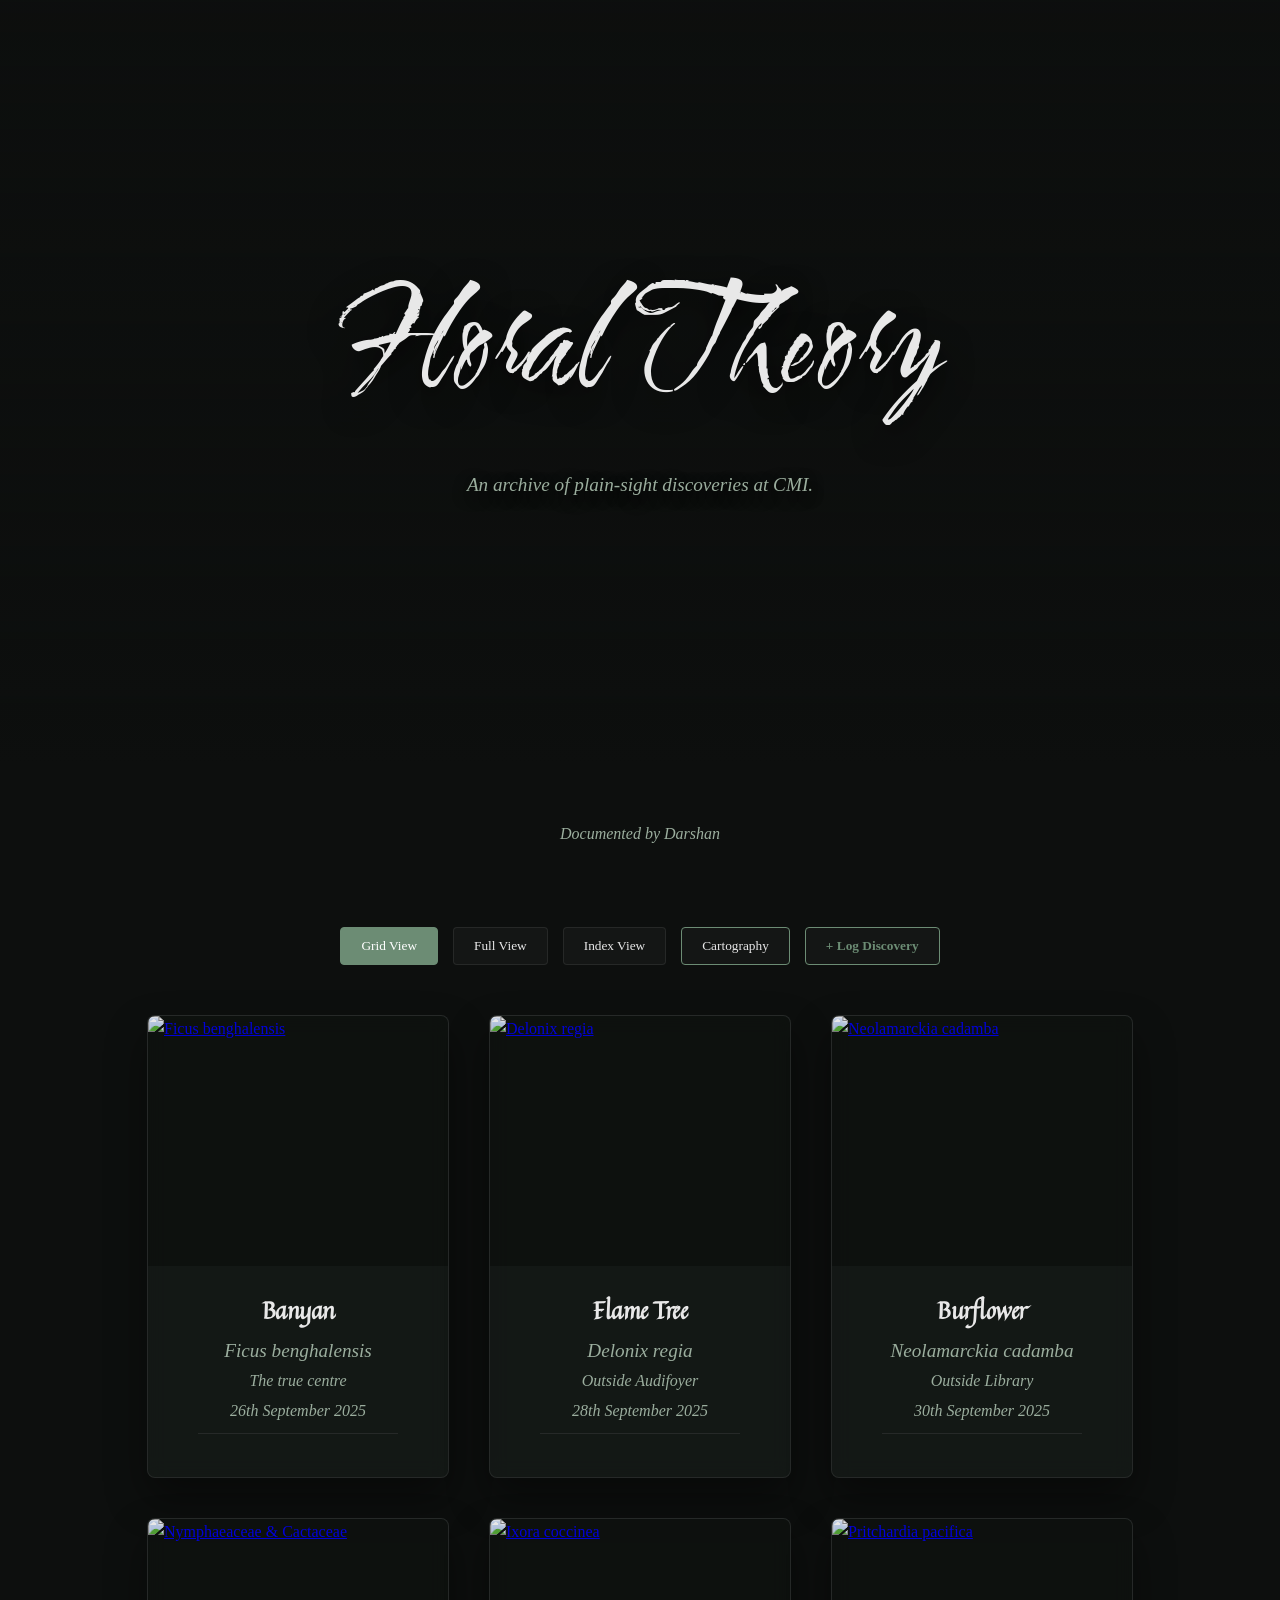
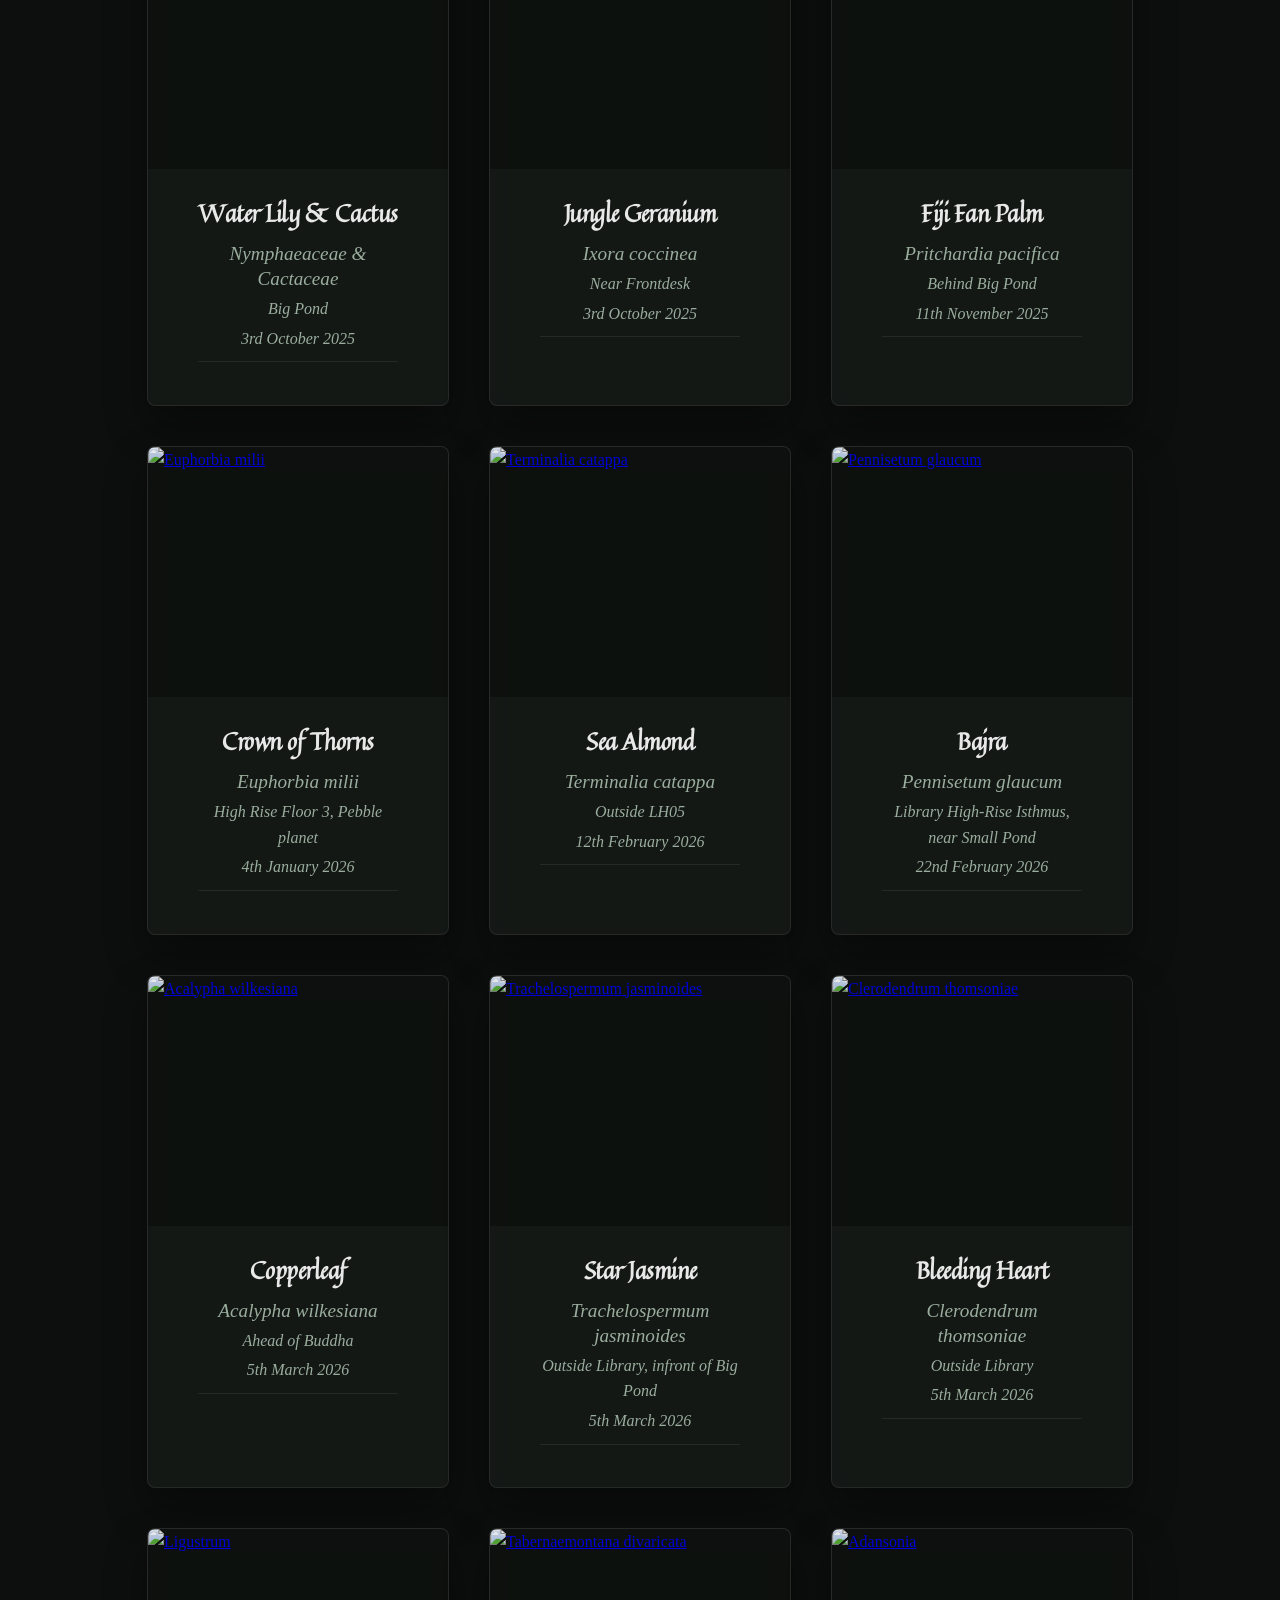
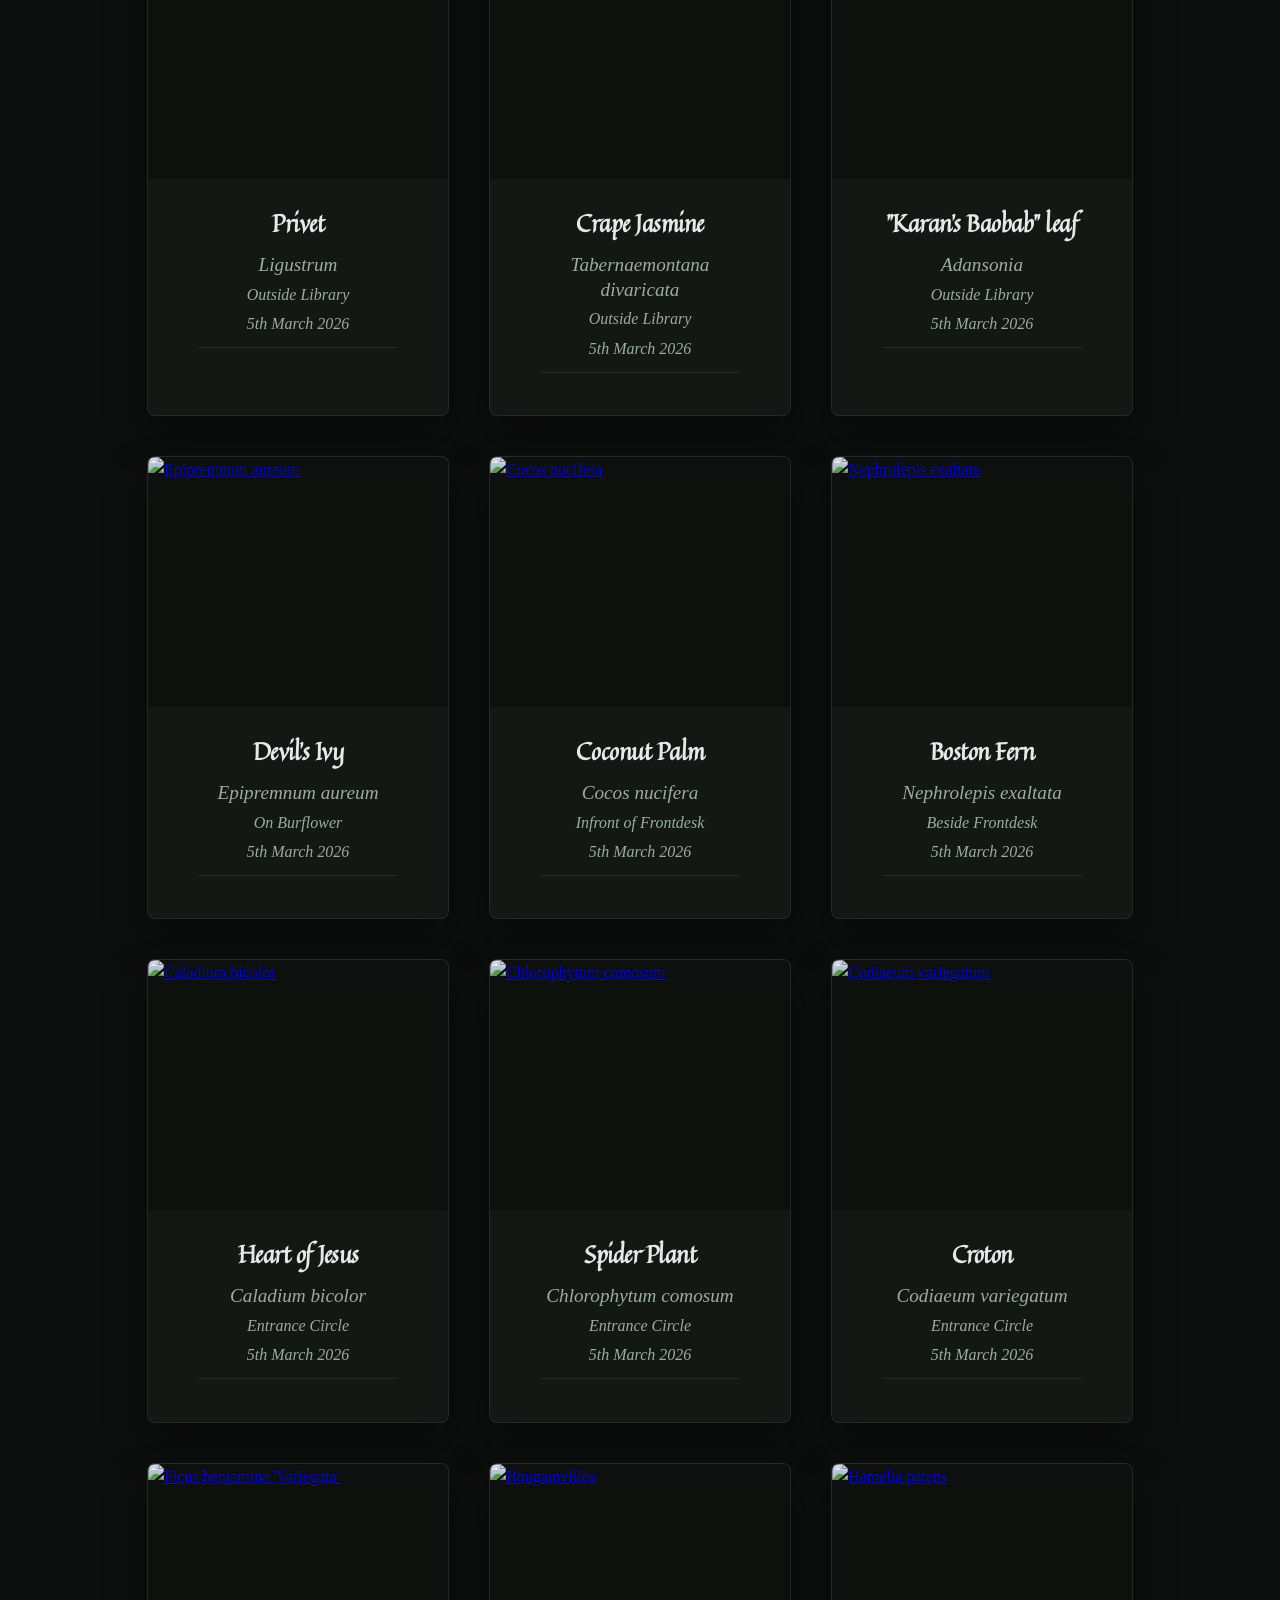
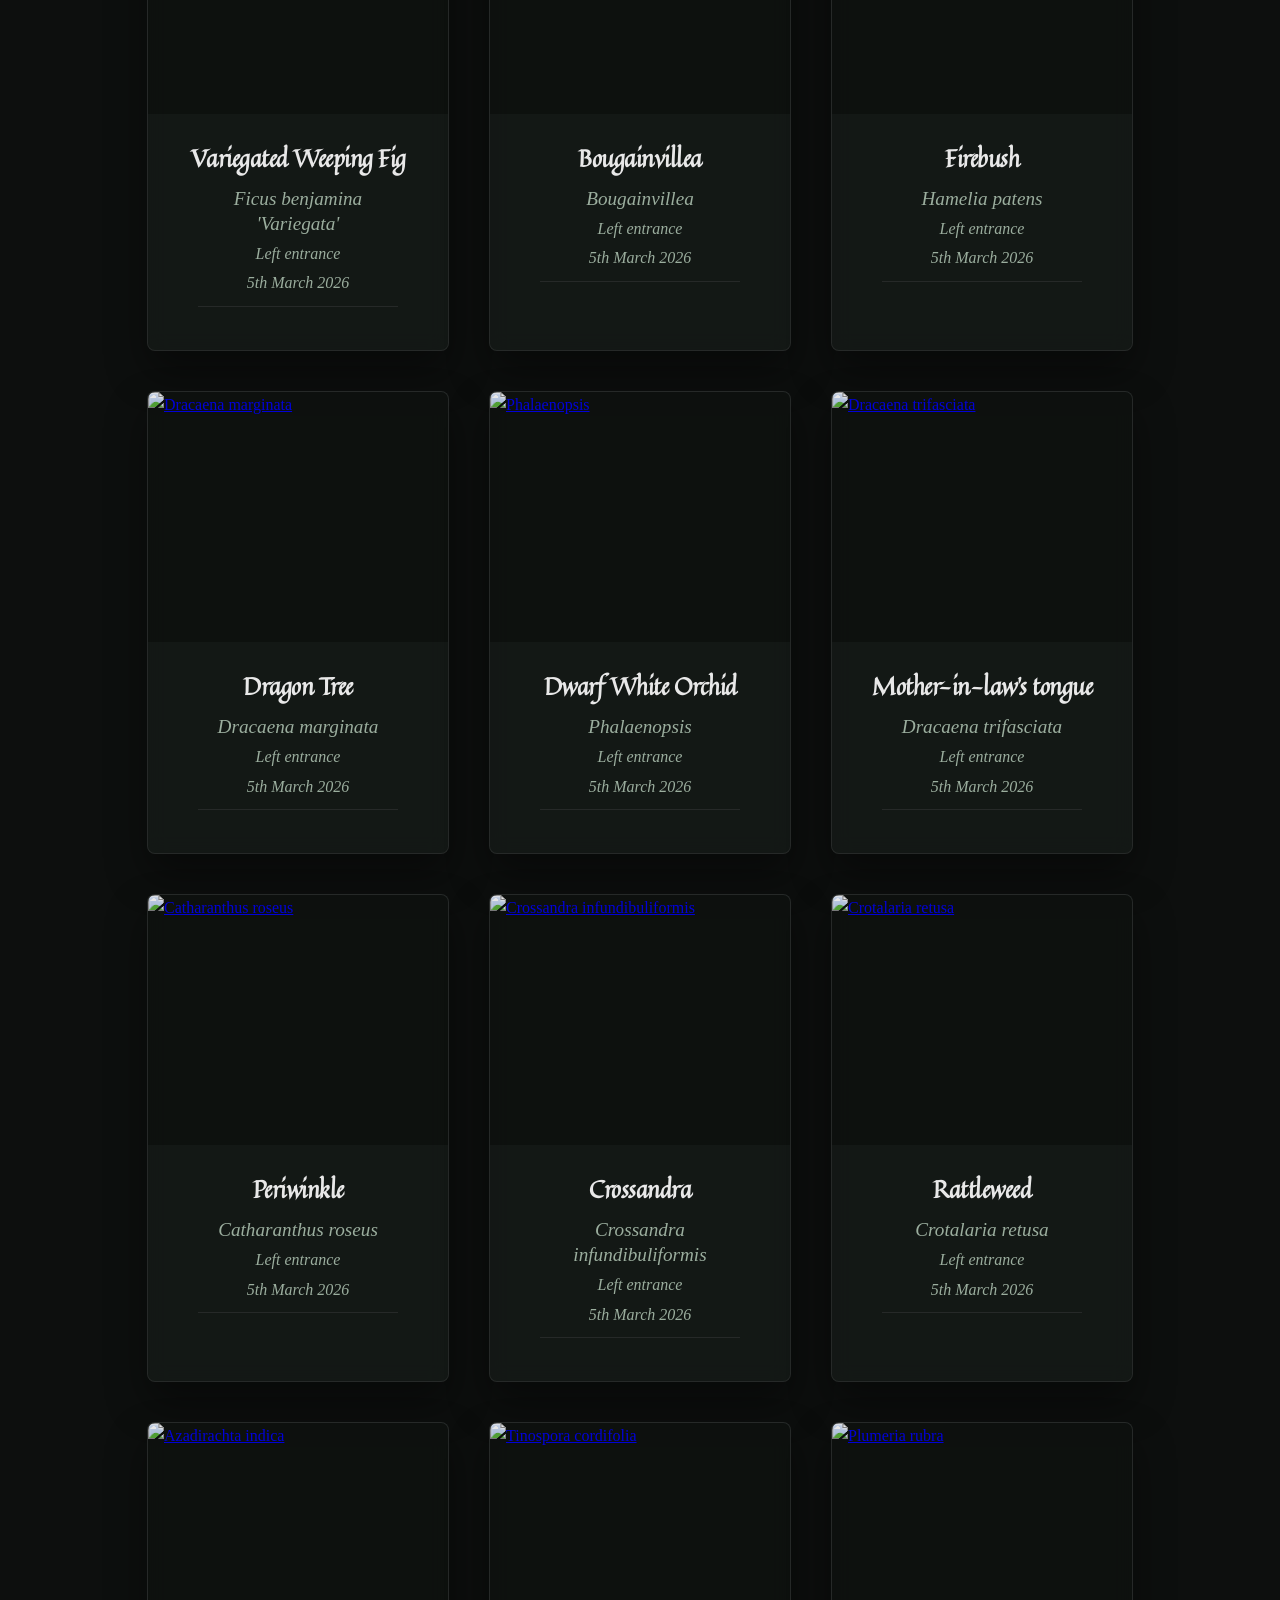
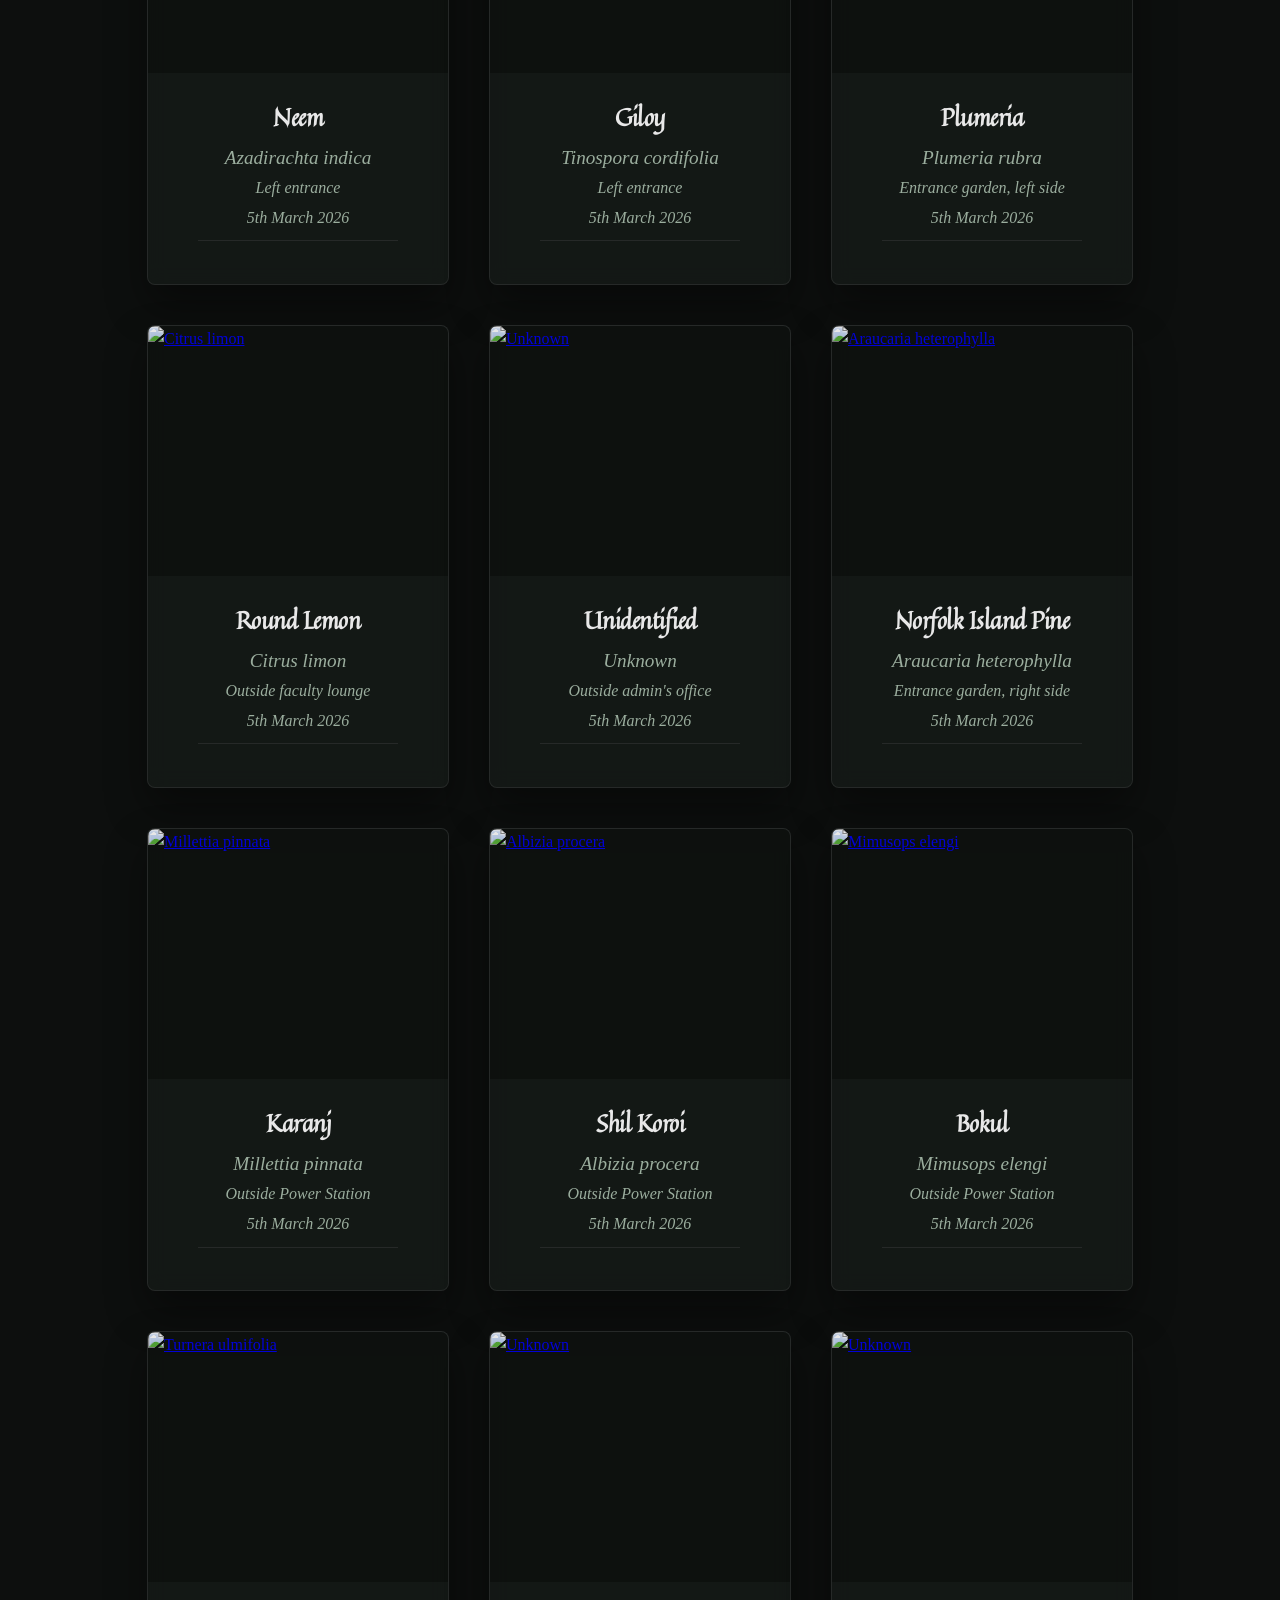
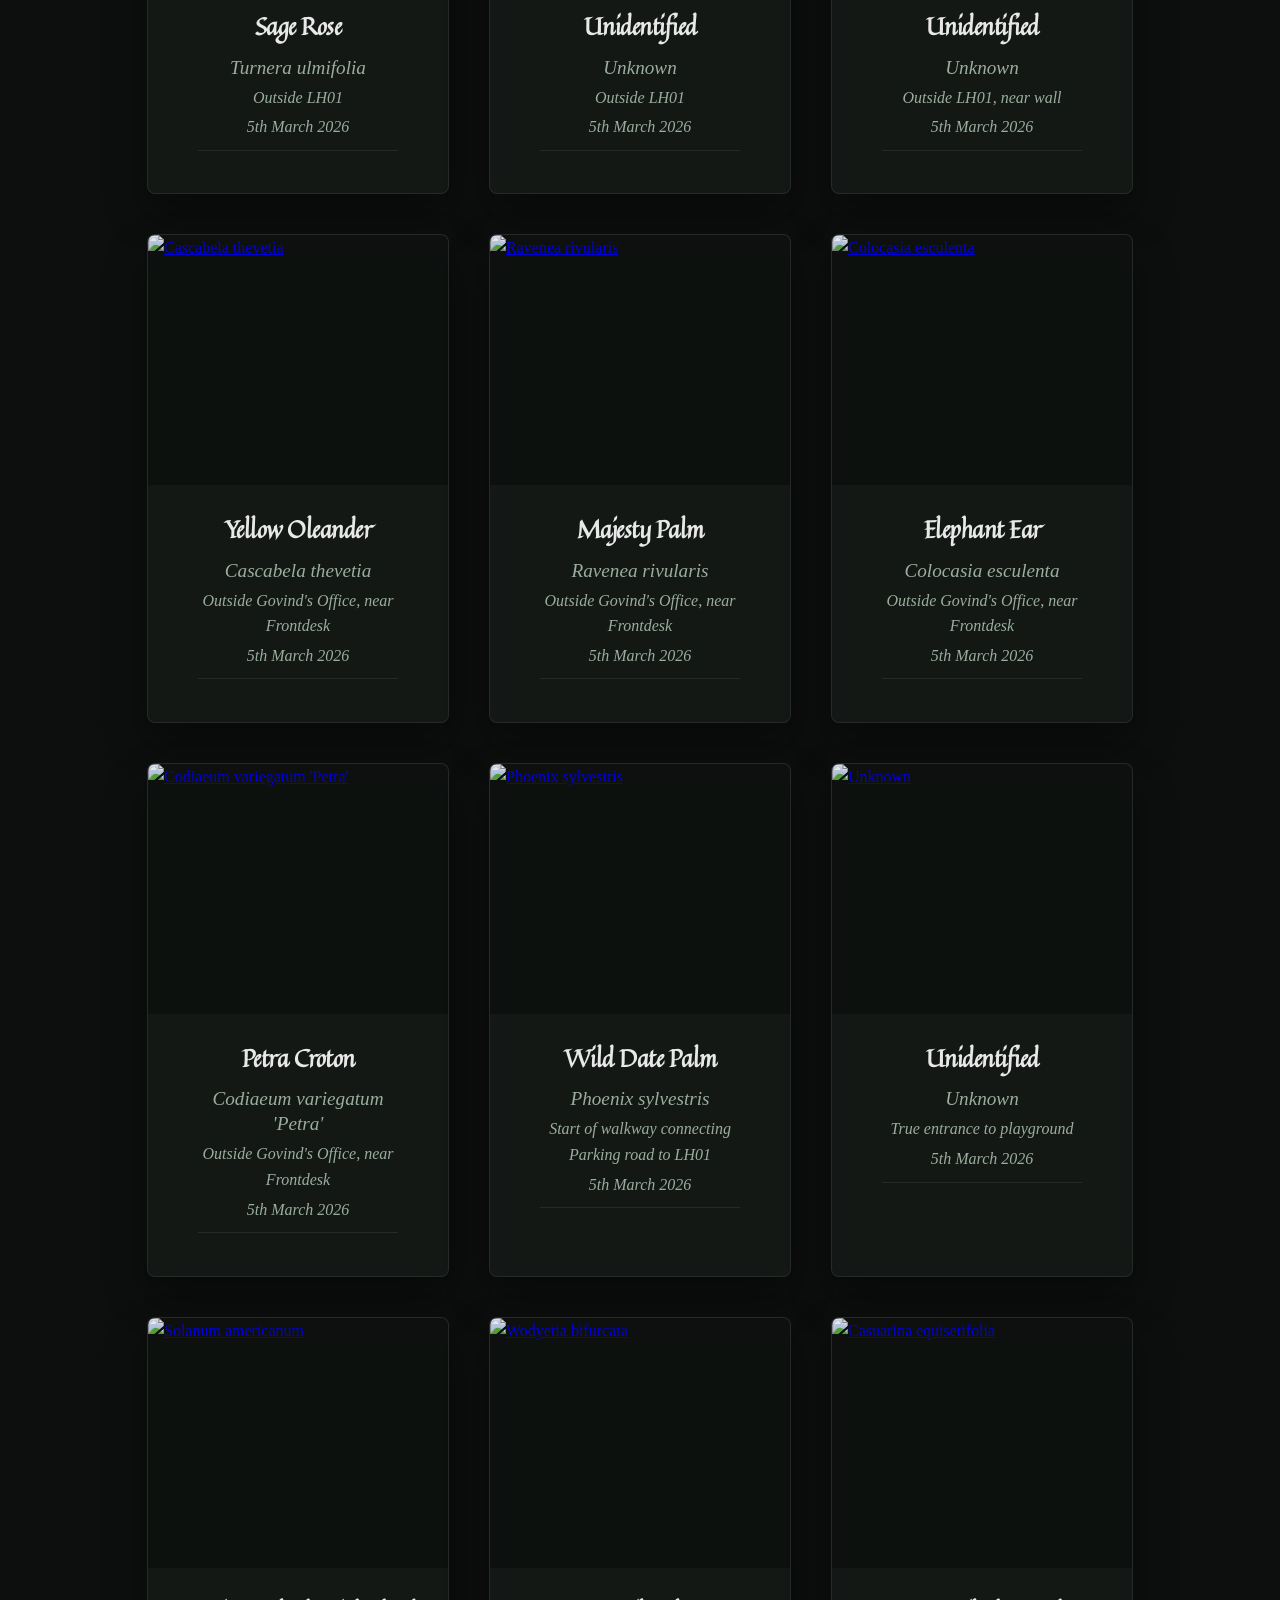
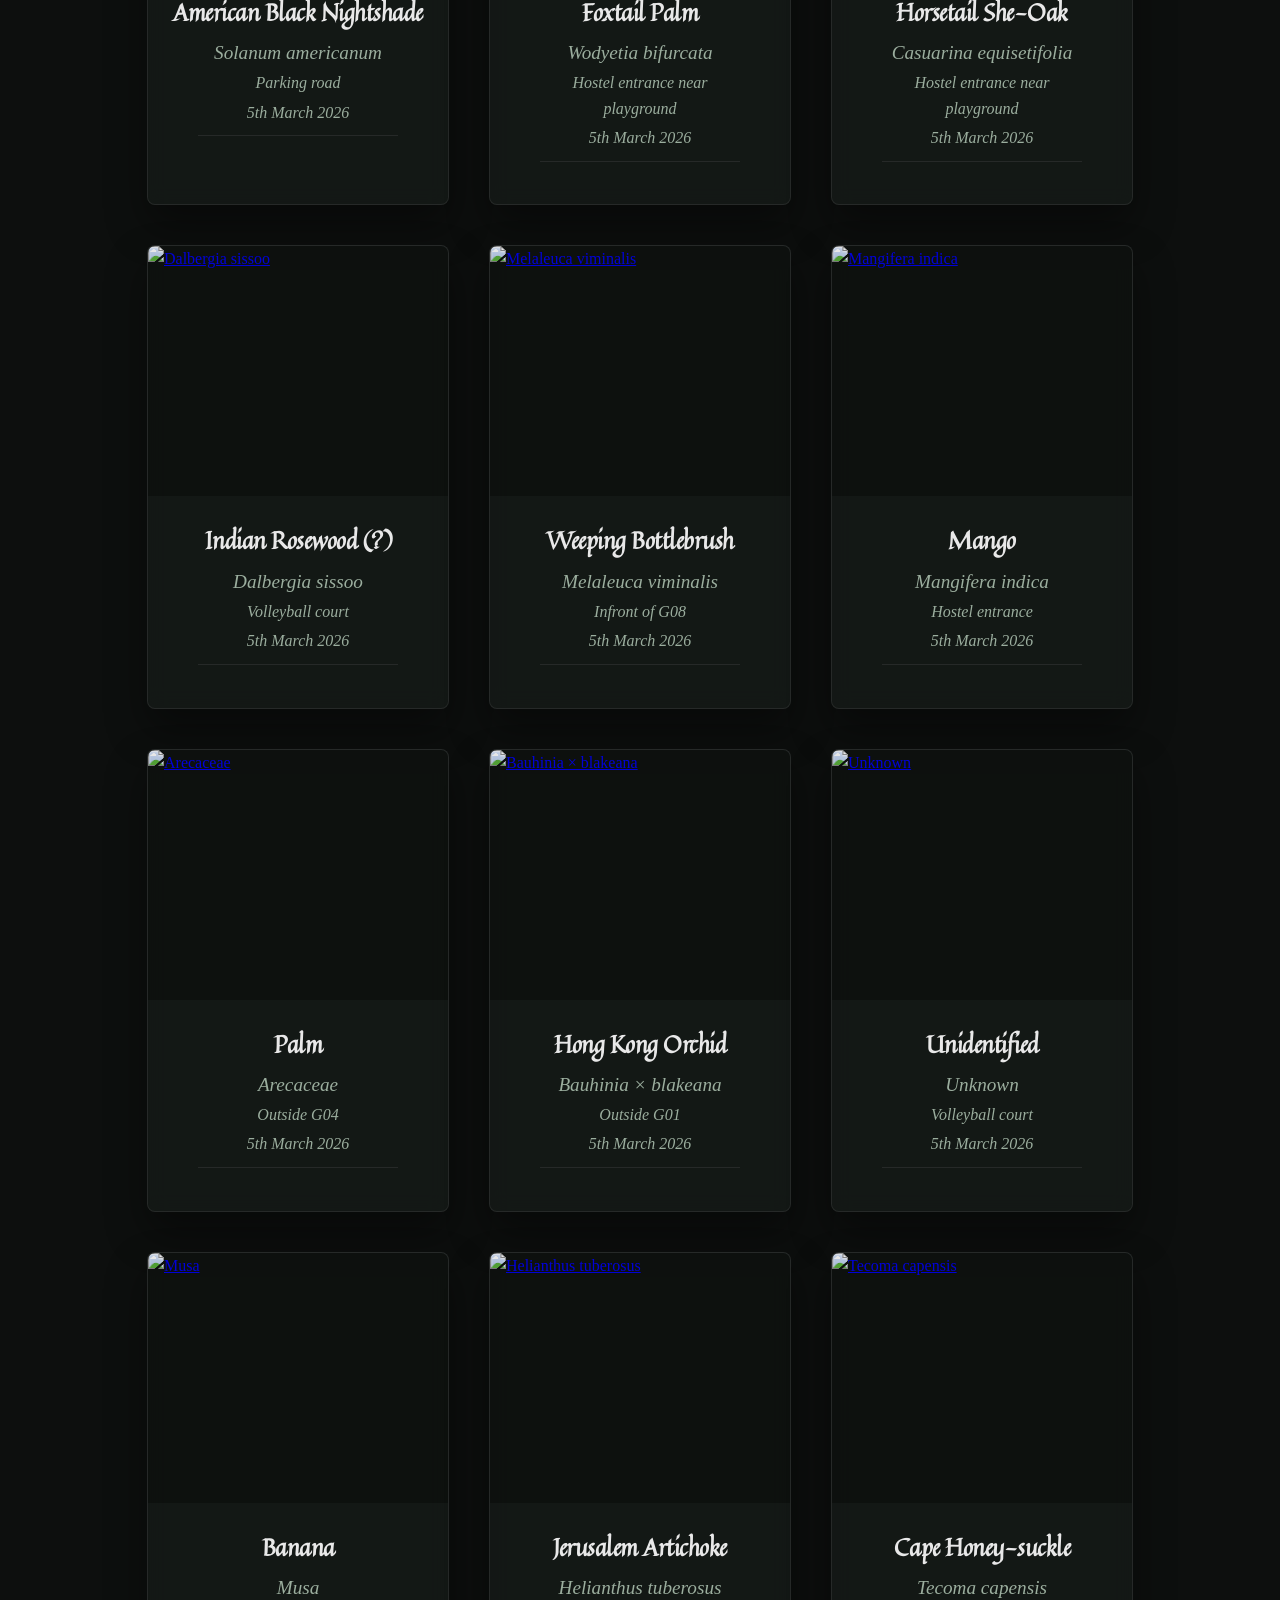
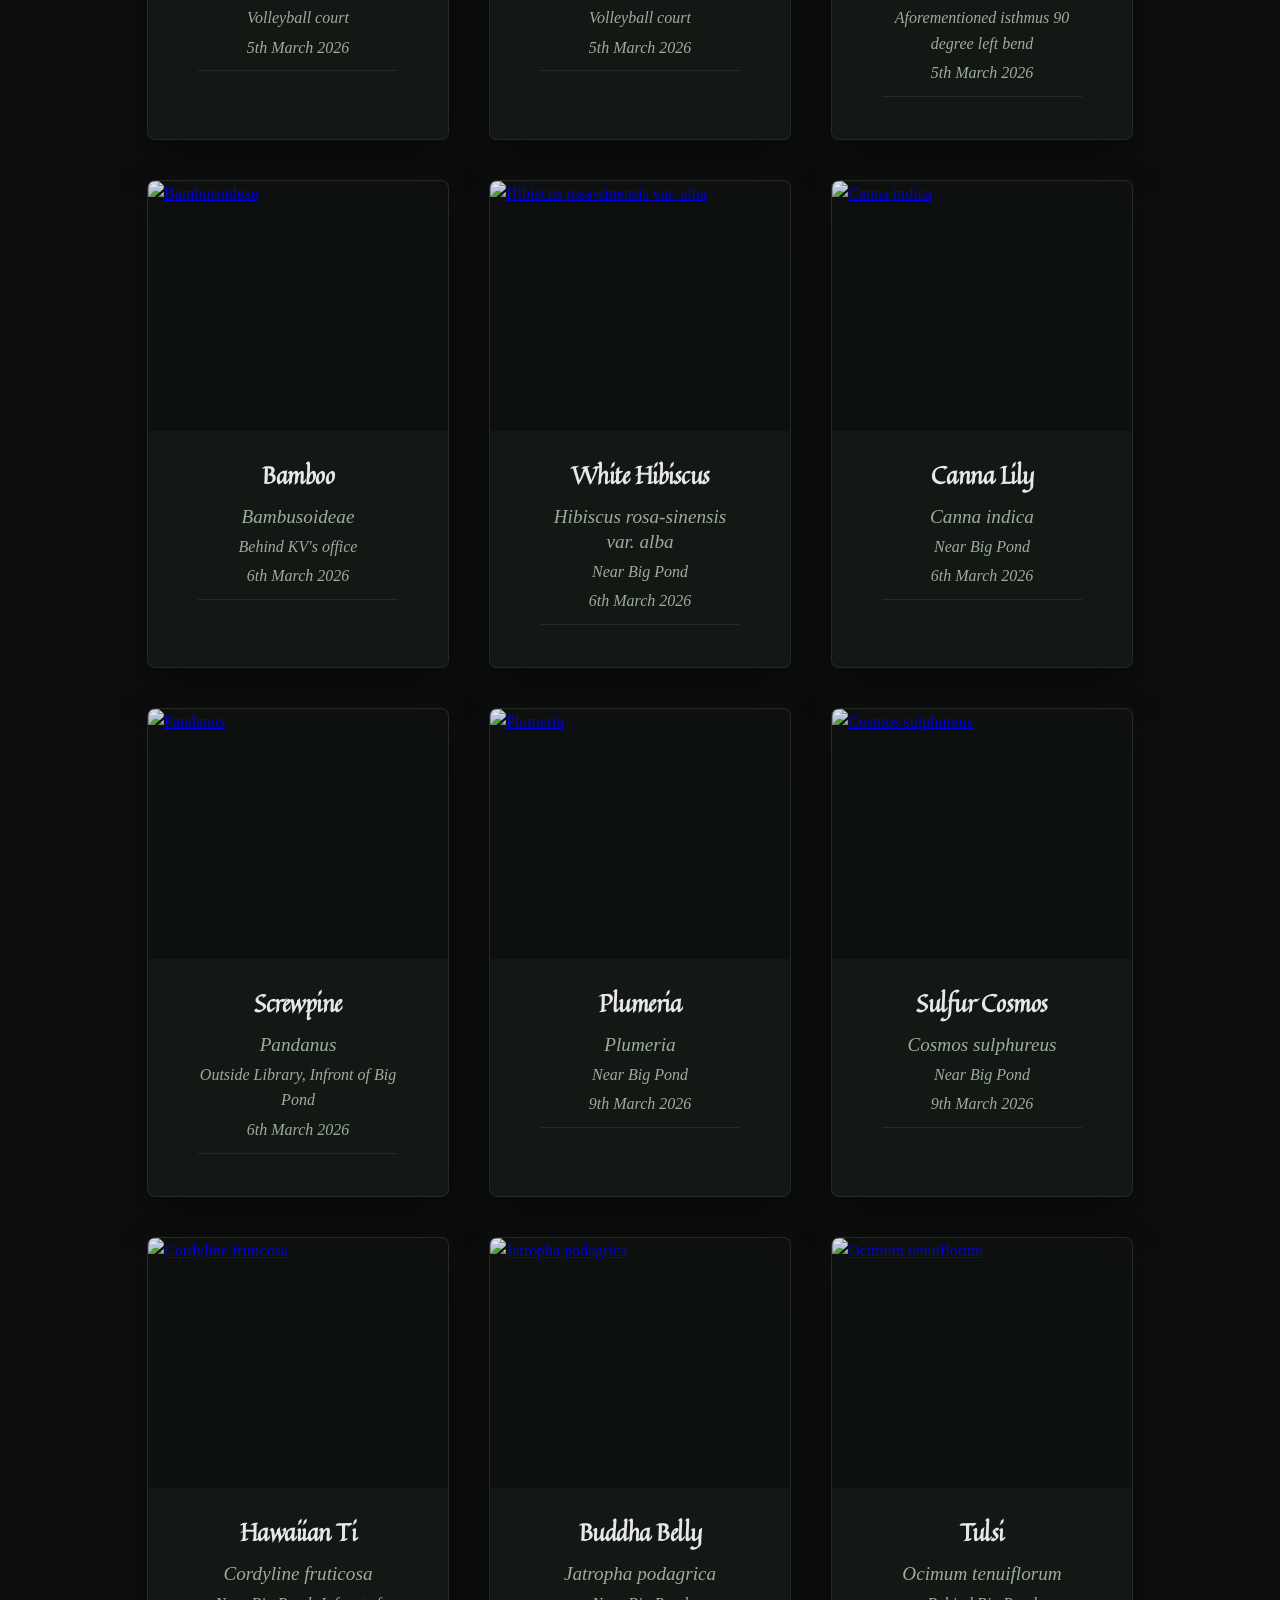
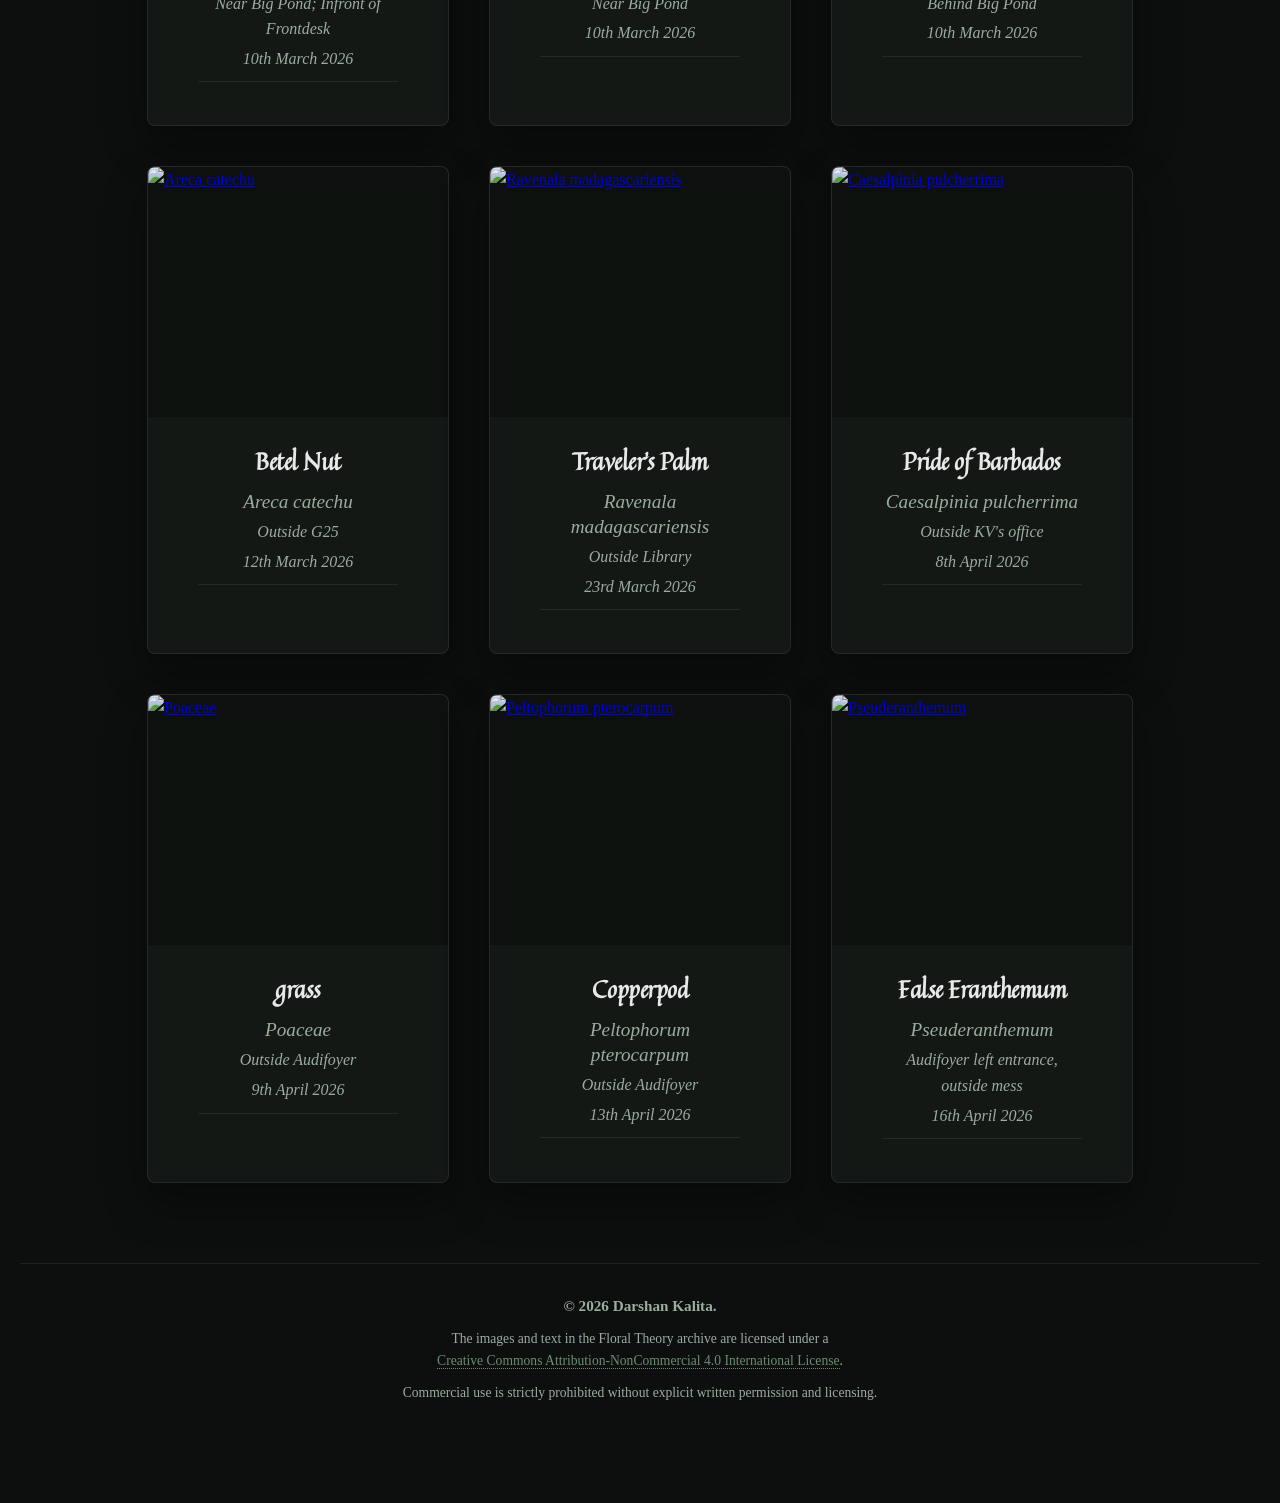
==== commit 6b3917a0: "Added submission capabilities." ====
--- a/index.html
+++ b/index.html
@@ -338,6 +338,7 @@
             <button onclick="setView('view-full')" id="btn-full">Full View</button>
             <button onclick="setView('view-accordion')" id="btn-accordion">Index View</button>
             <a href="map.html" style="text-decoration:none;"><button style="border-color: var(--accent);">Cartography</button></a>
+            <button onclick="openSubmitModal()" style="border-color: var(--accent); color: var(--accent); font-weight: bold;">+ Log Discovery</button>
         </div>
 
         <main id="gallery" class="view-grid">
@@ -1758,7 +1759,7 @@
         
         </main>
 
-        <section class="submission-section">
+        <!-- <section class="submission-section">
             <h2>Submit a Discovery</h2>
             <form action="https://formspree.io/f/YOUR_FORMSPREE_ID" method="POST">
                 <input type="text" name="subject" placeholder="Plant Name">
@@ -1766,7 +1767,13 @@
                 <textarea name="message" rows="4" placeholder="Observations or Image Link" required></textarea>
                 <button type="submit" class="submit-btn">Send for Review</button>
             </form>
-        </section>
+        </section> -->
+<!-- 
+<section class="submission-section" style="text-align: center;">
+            <h2>Submit a Discovery</h2>
+            <p style="color: var(--text-muted); margin-bottom: 25px;">Found a new plant? Pinpoint its exact location on our campus map to begin.</p>
+            <a href="map.html?action=submit" class="submit-btn" style="text-decoration: none; display: inline-block;">Open Map to Drop Pin</a>
+        </section> -->
 
         <footer style="text-align: center; margin-top: 80px; padding-top: 30px; border-top: 1px solid var(--border); color: var(--text-muted); font-size: 0.95rem; line-height: 1.6;">
     <p style="margin: 0 0 10px 0;"><strong>&copy; 2026 Darshan Kalita.</strong></p>
@@ -1779,7 +1786,12 @@
     </p>
 </footer>
     </div>
-
+<div id="submit-modal" style="display: none; position: fixed; inset: 0; background: rgba(0,0,0,0.8); z-index: 2000; backdrop-filter: blur(5px); align-items: center; justify-content: center;">
+        <div style="width: 95%; max-width: 1400px; height: 90vh; background: var(--bg-deep); border: 1px solid var(--accent); border-radius: 8px; position: relative; overflow: hidden; box-shadow: 0 20px 50px rgba(0,0,0,0.9);">
+<button onclick="closeSubmitModal()" style="position: absolute; top: 15px; right: 15px; z-index: 2001; background: rgba(0,0,0,0.7); border: 1px solid var(--border); color: white; padding: 8px 15px; border-radius: 4px; cursor: pointer; font-family: inherit; font-weight: bold;">✕ Close</button>
+            <iframe src="map.html?action=submit" style="width: 100%; height: 100%; border: none;"></iframe>
+        </div>
+    </div>
     <script>
 
         function setView(viewName) {
@@ -1855,6 +1867,17 @@
                 }
             }
         });
+function openSubmitModal() {
+            document.getElementById('submit-modal').style.display = 'flex';
+            document.body.style.overflow = 'hidden'; // Freezes background scrolling
+        }
+
+        function closeSubmitModal() {
+            document.getElementById('submit-modal').style.display = 'none';
+            document.body.style.overflow = 'auto'; // Restores scrolling
+        }
+
+
     </script>
 </body>
 </html>
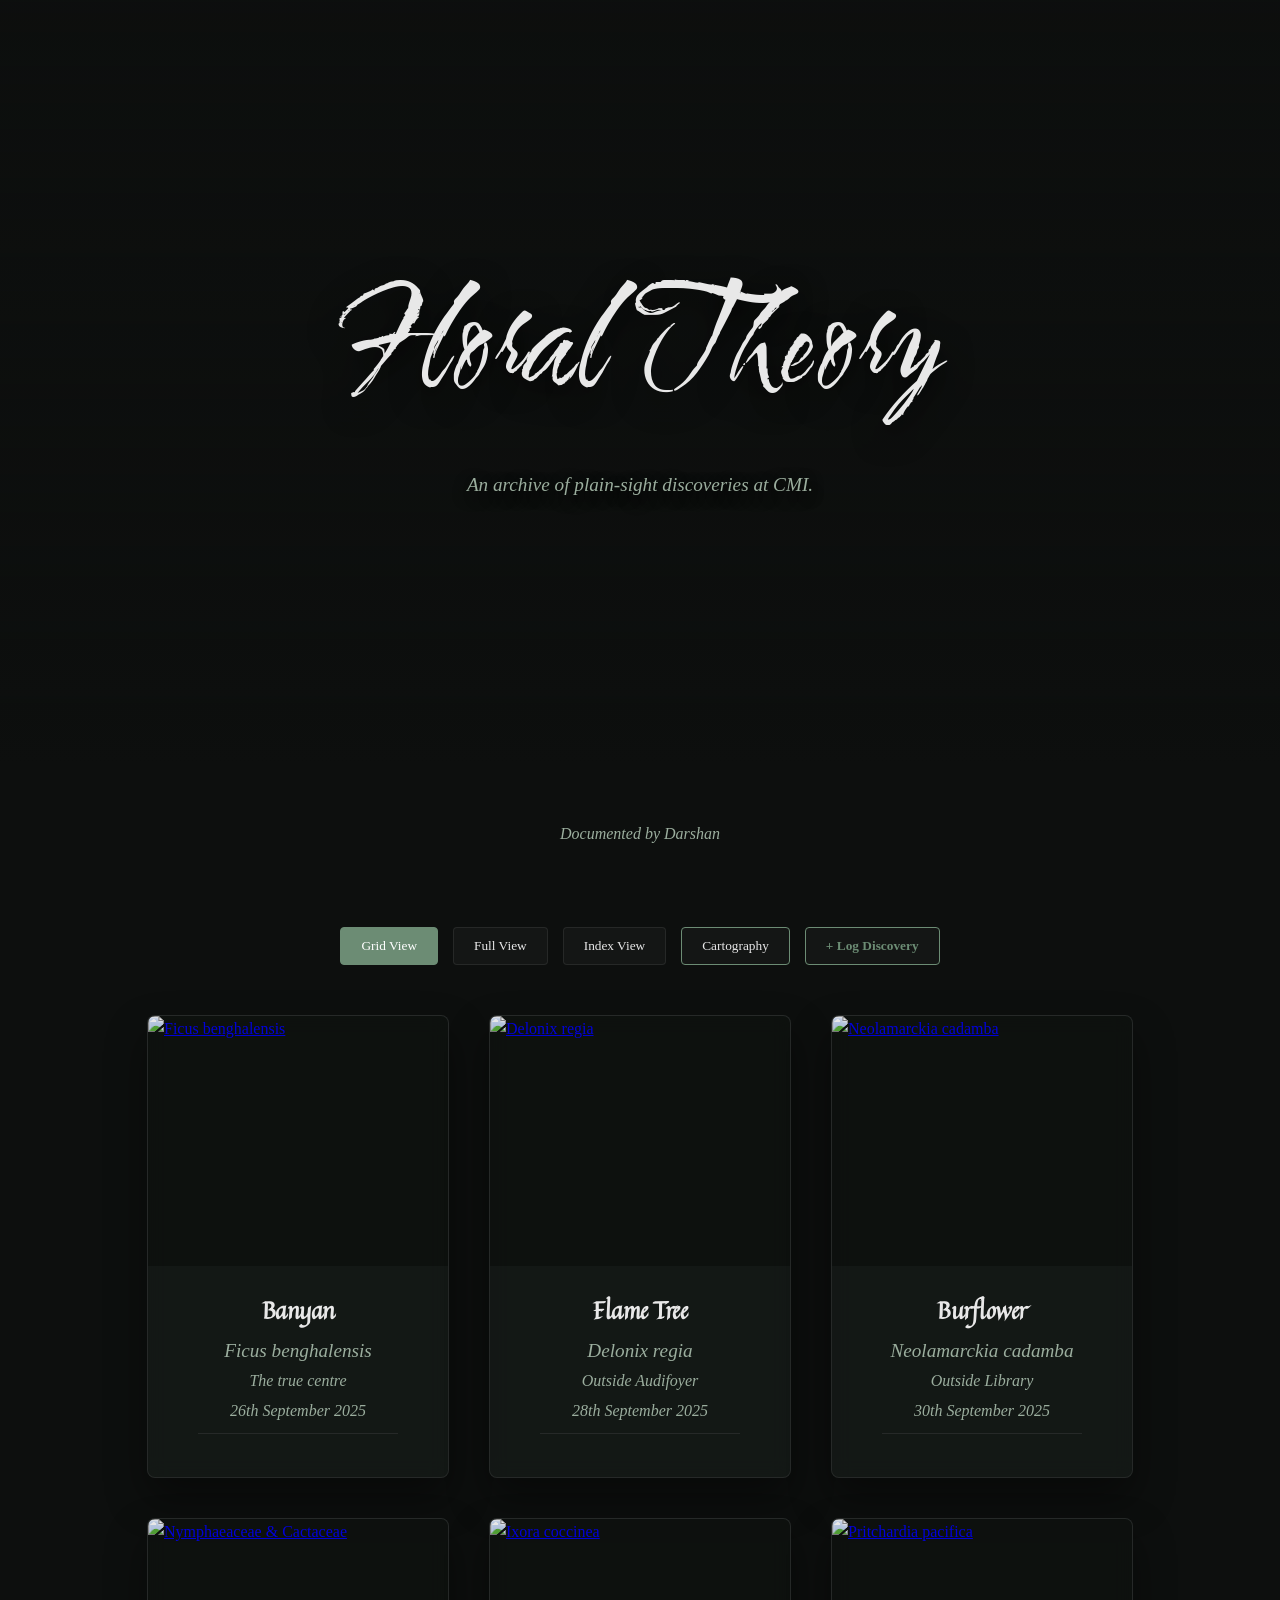
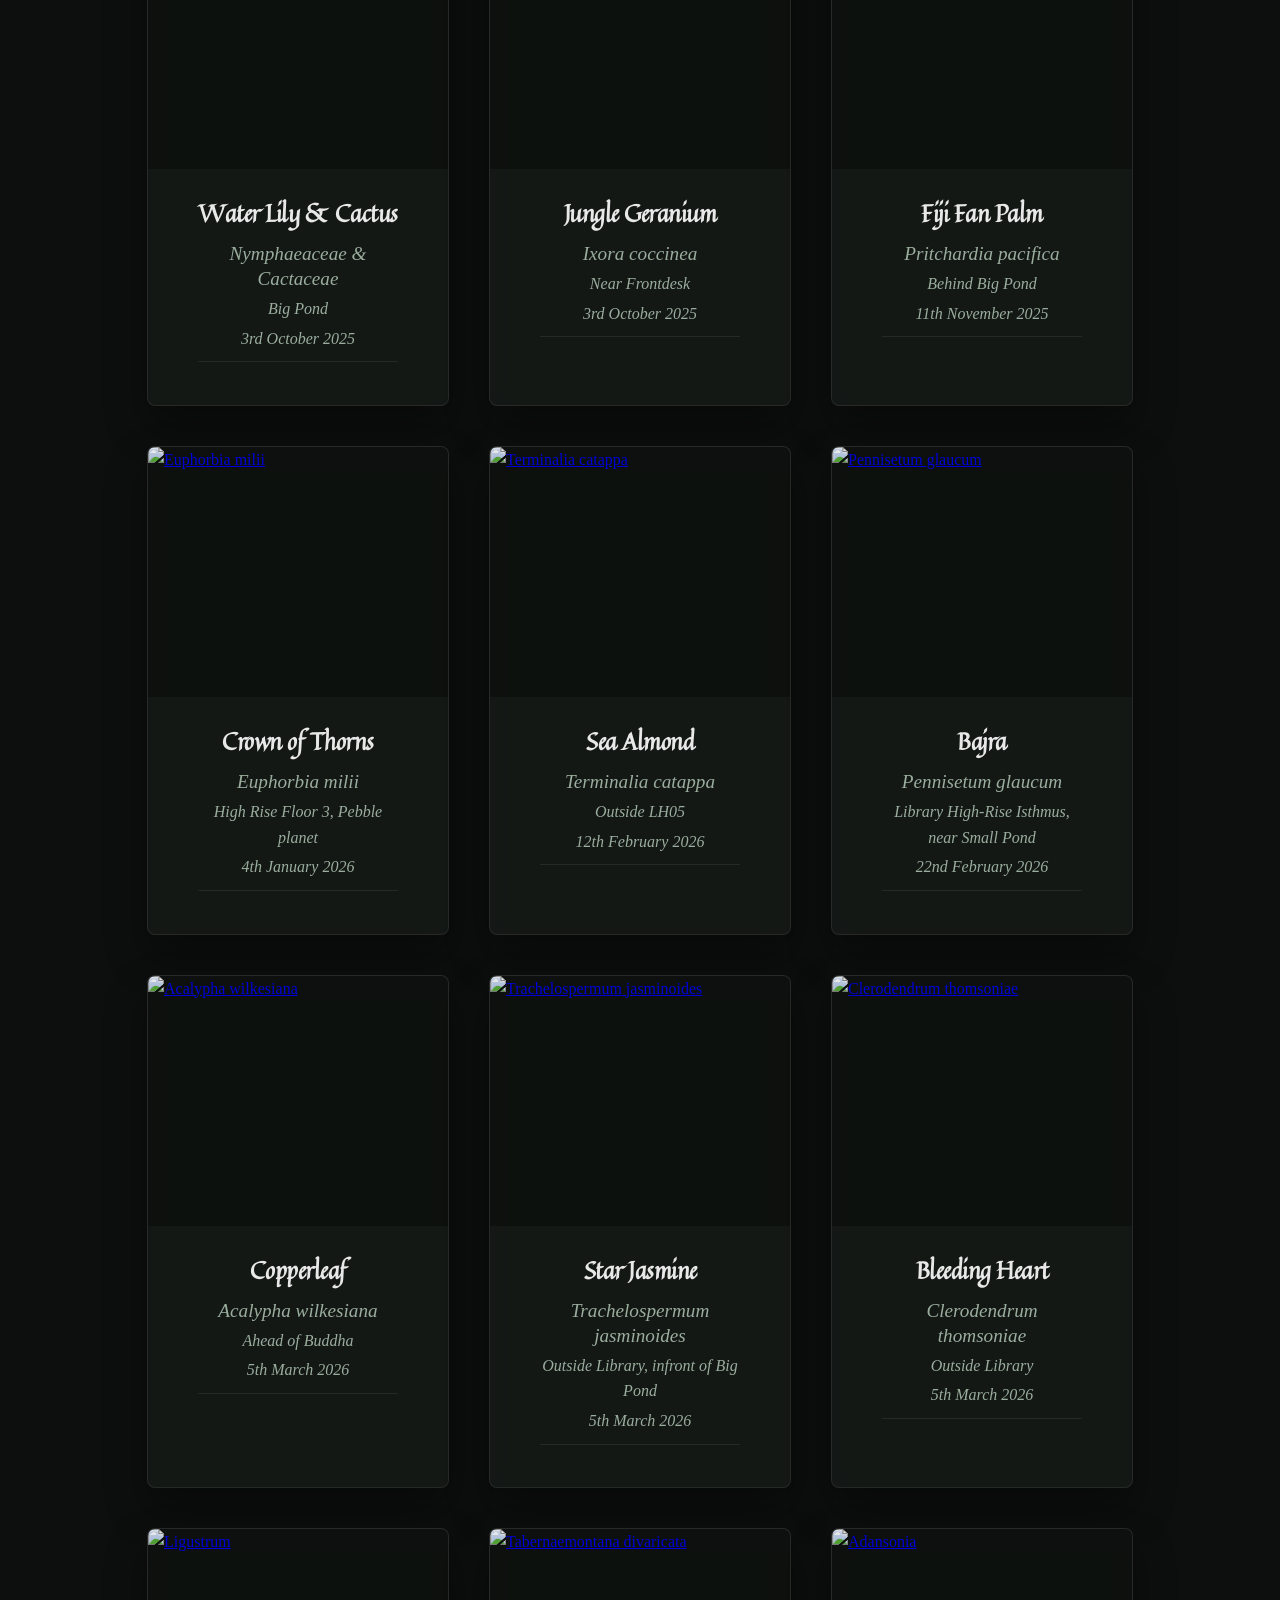
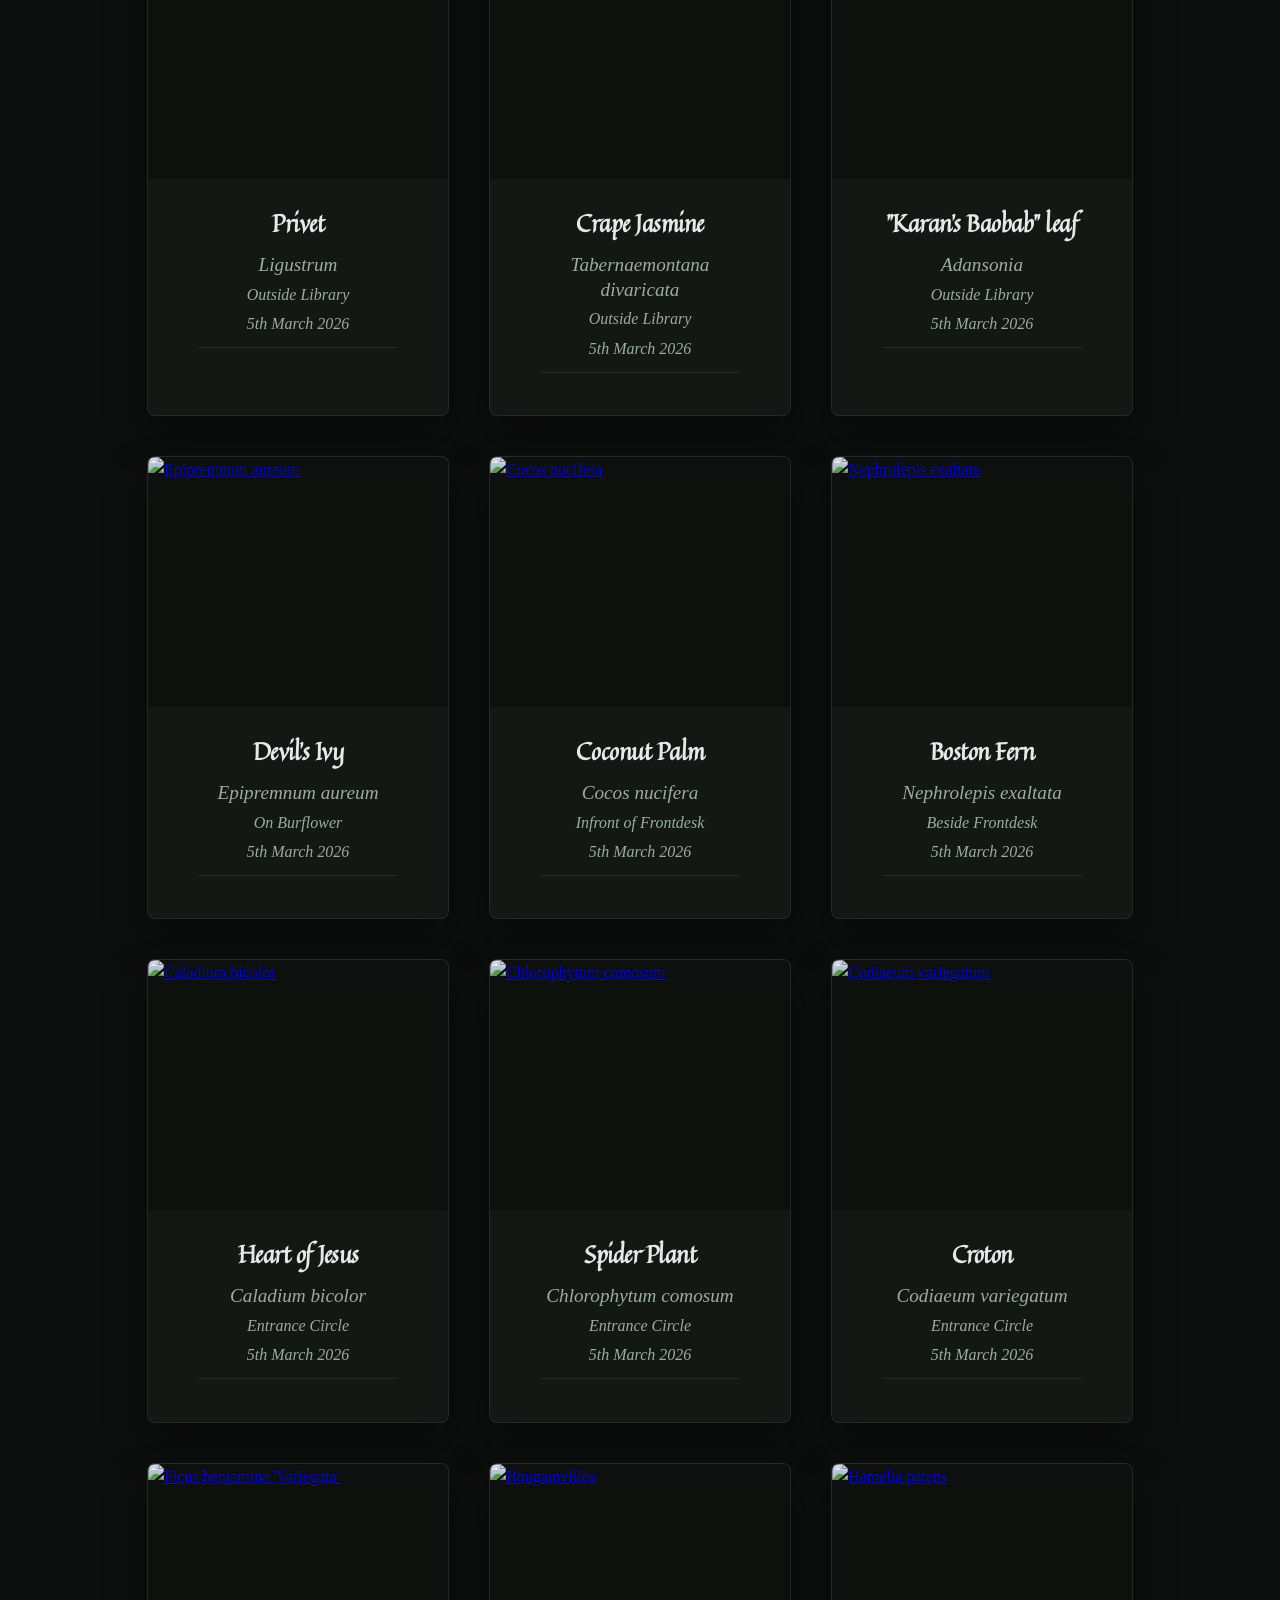
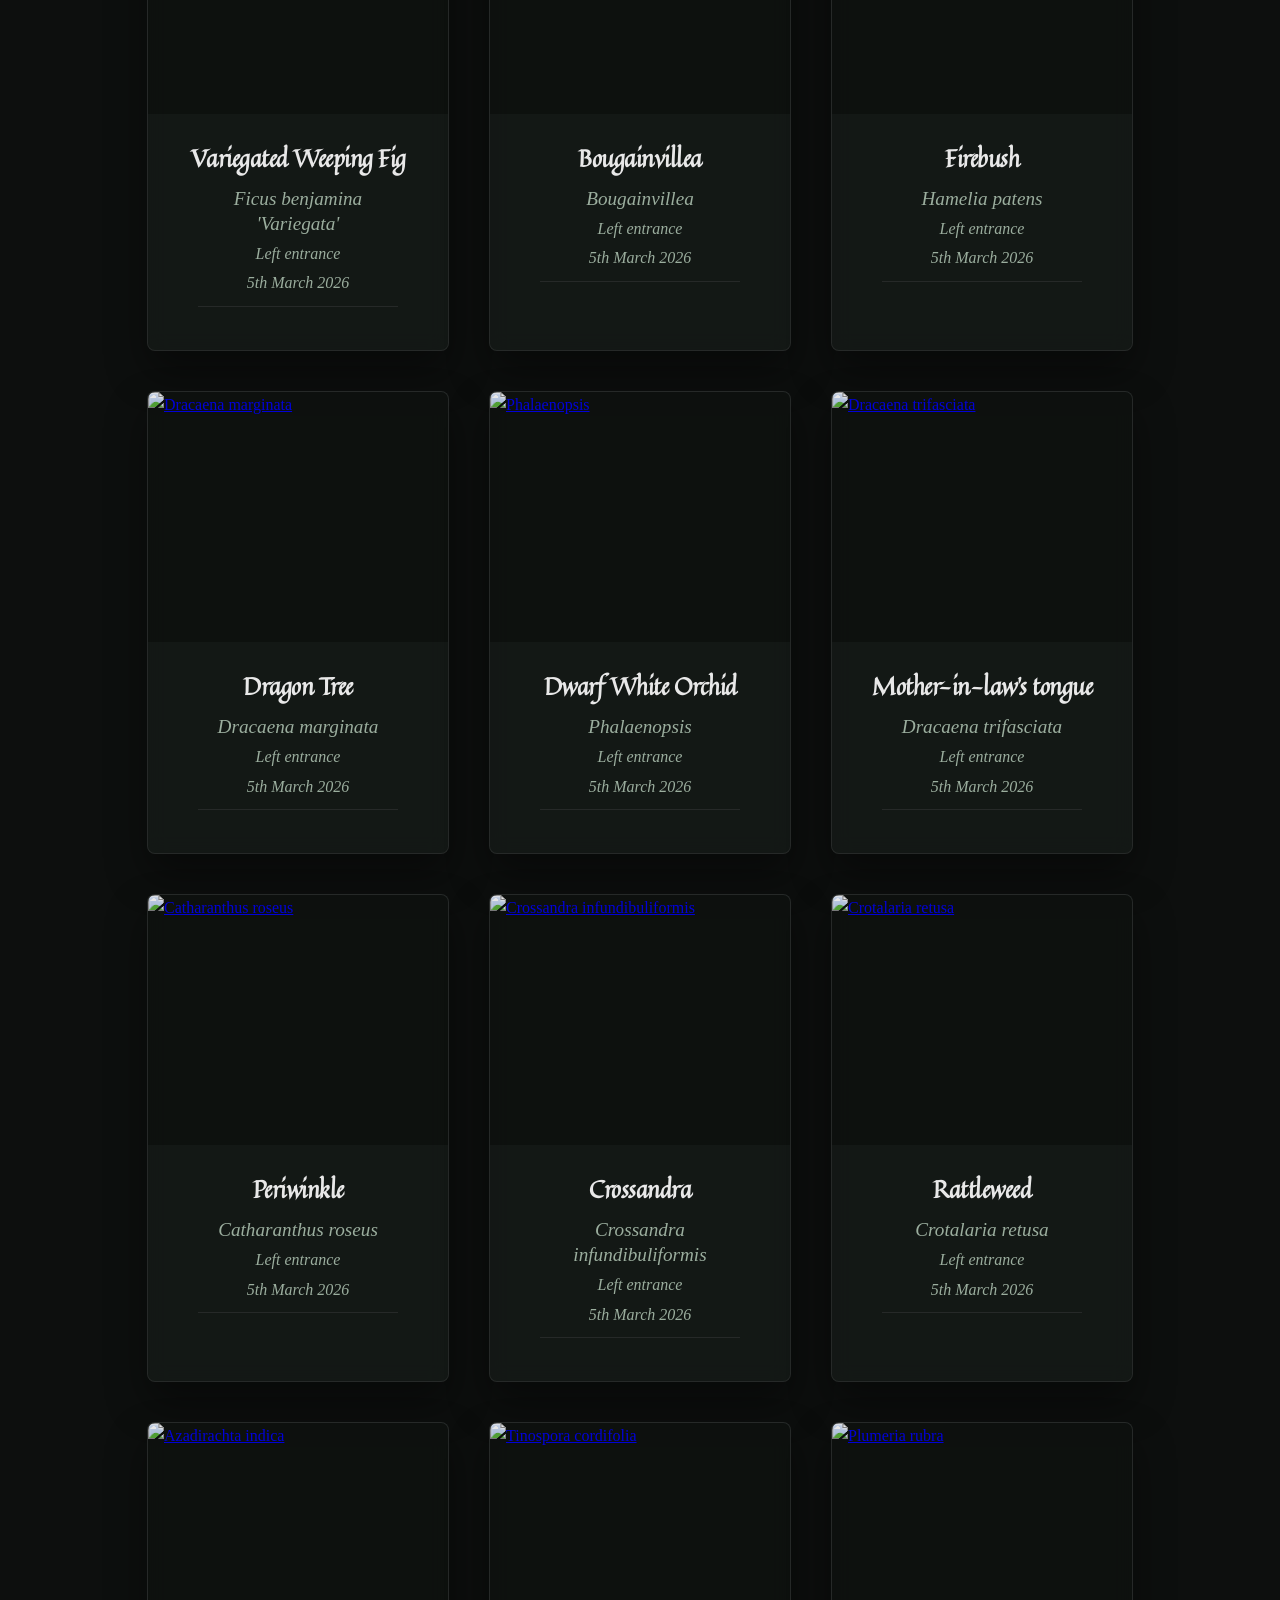
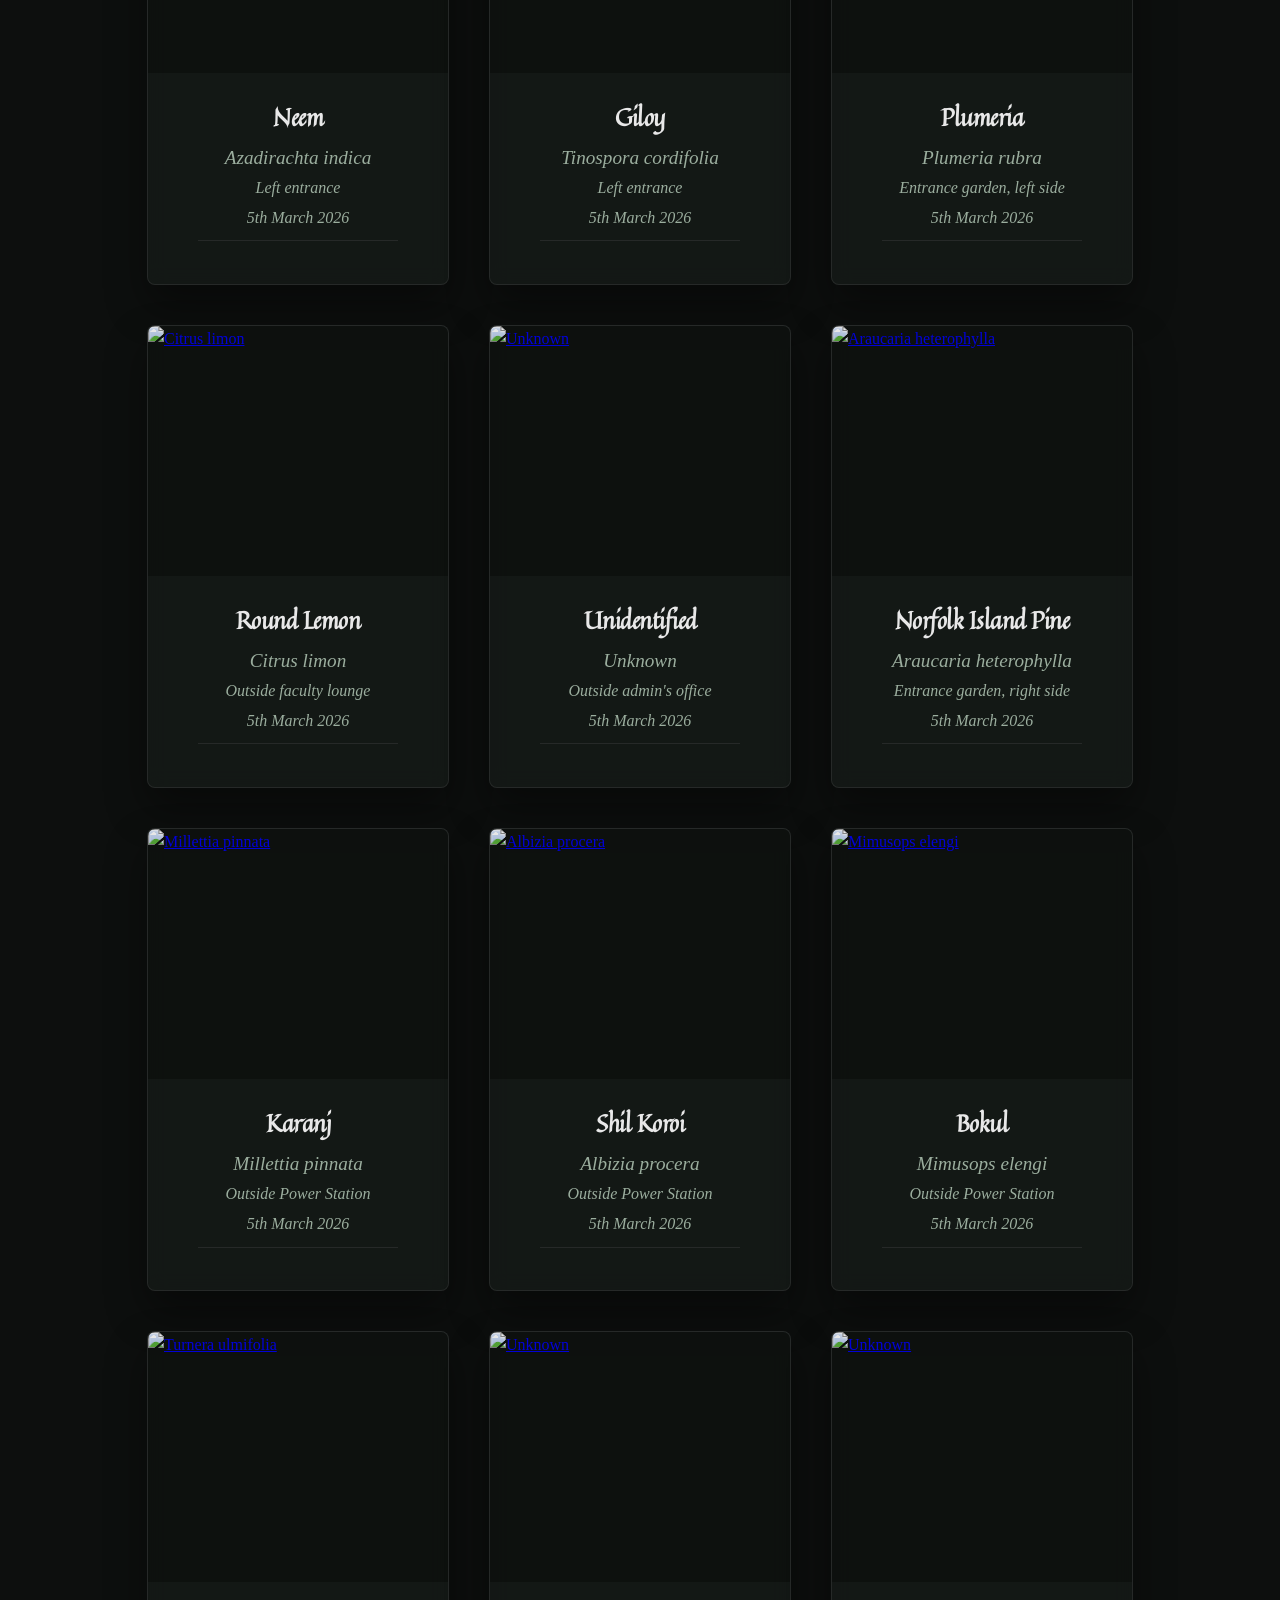
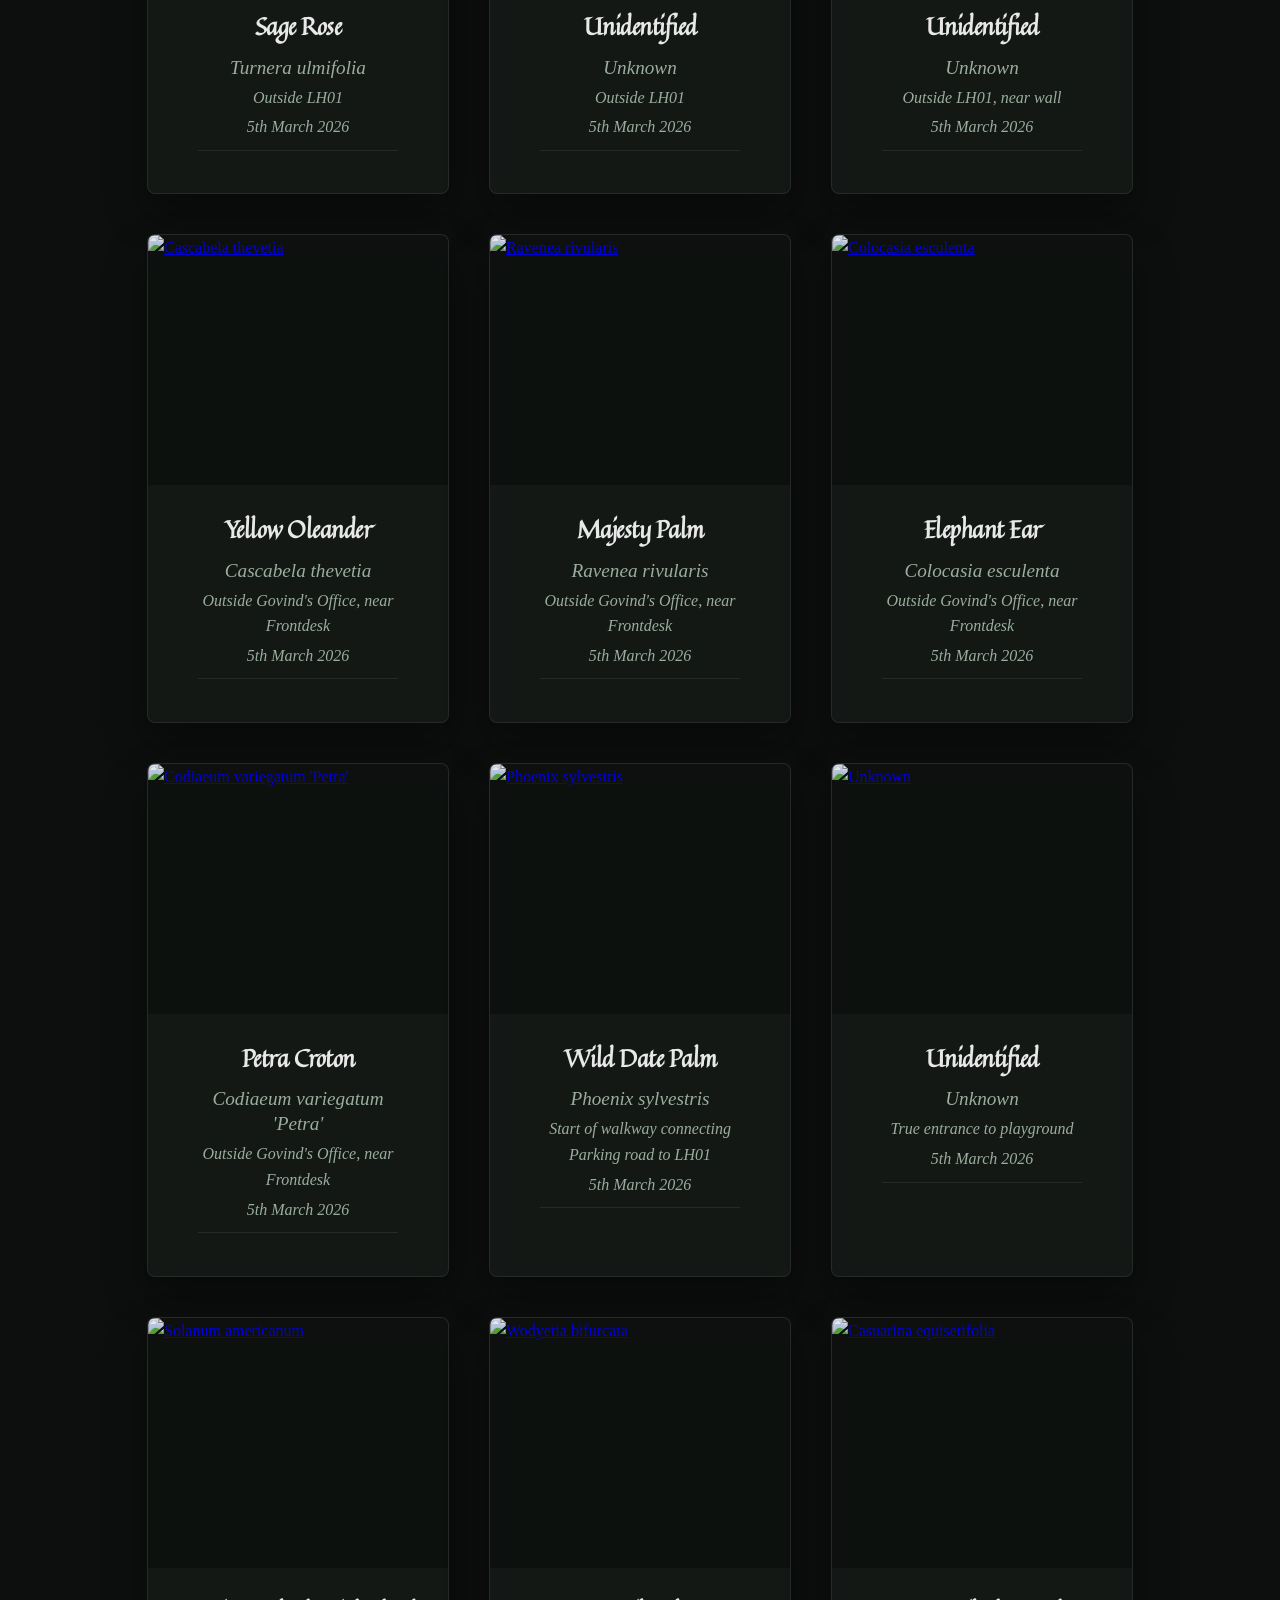
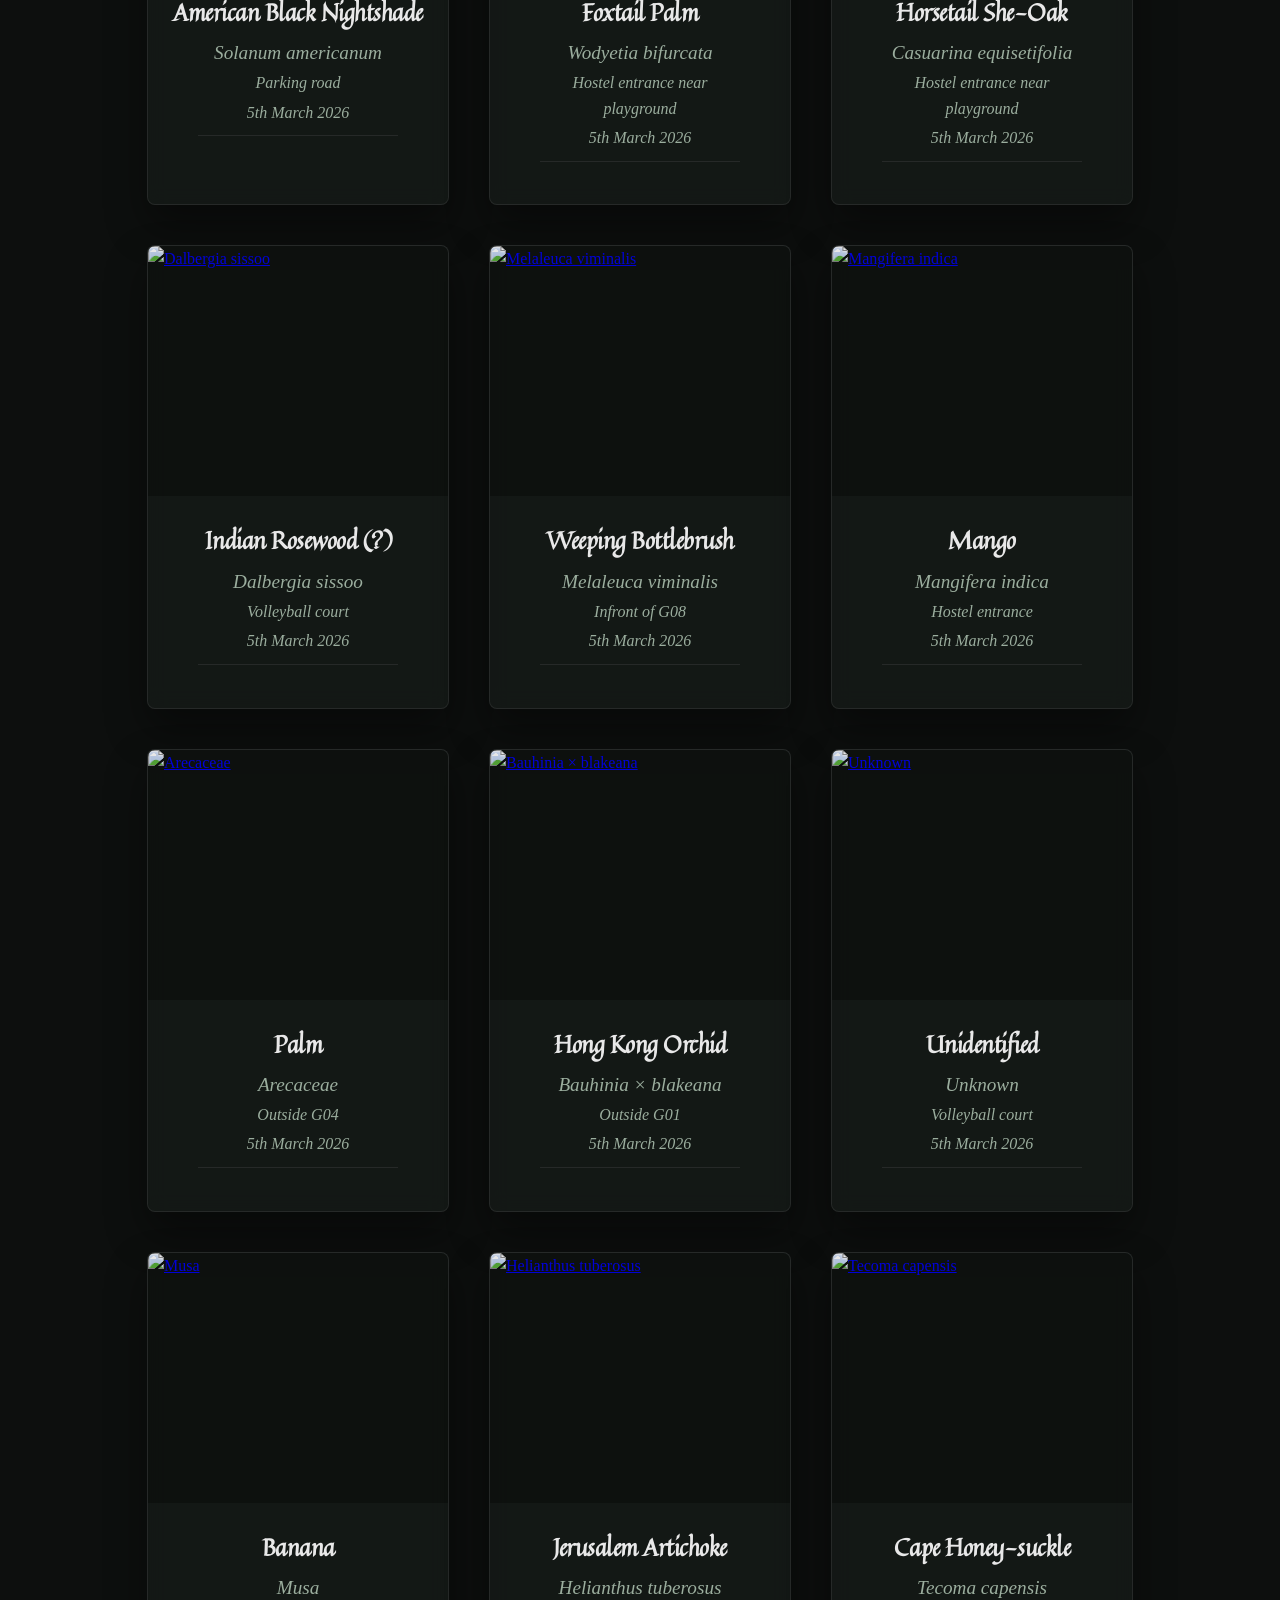
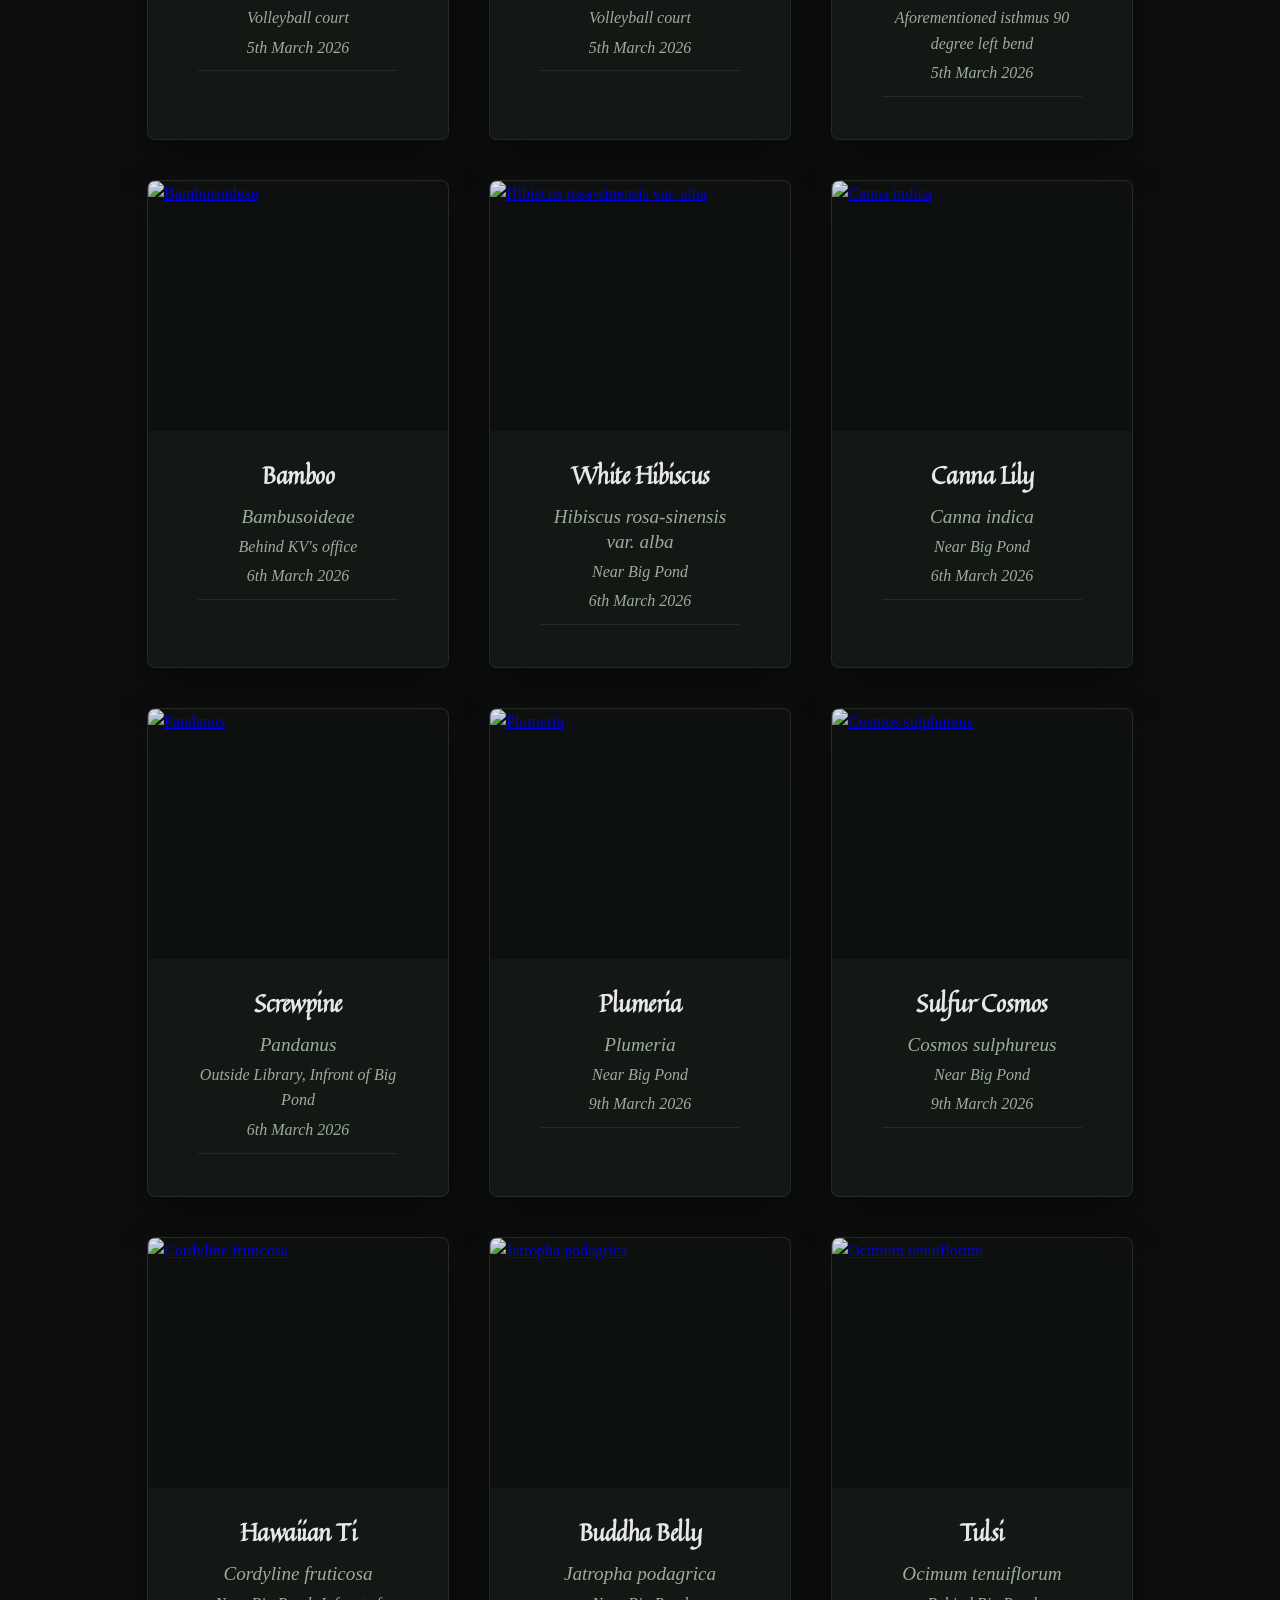
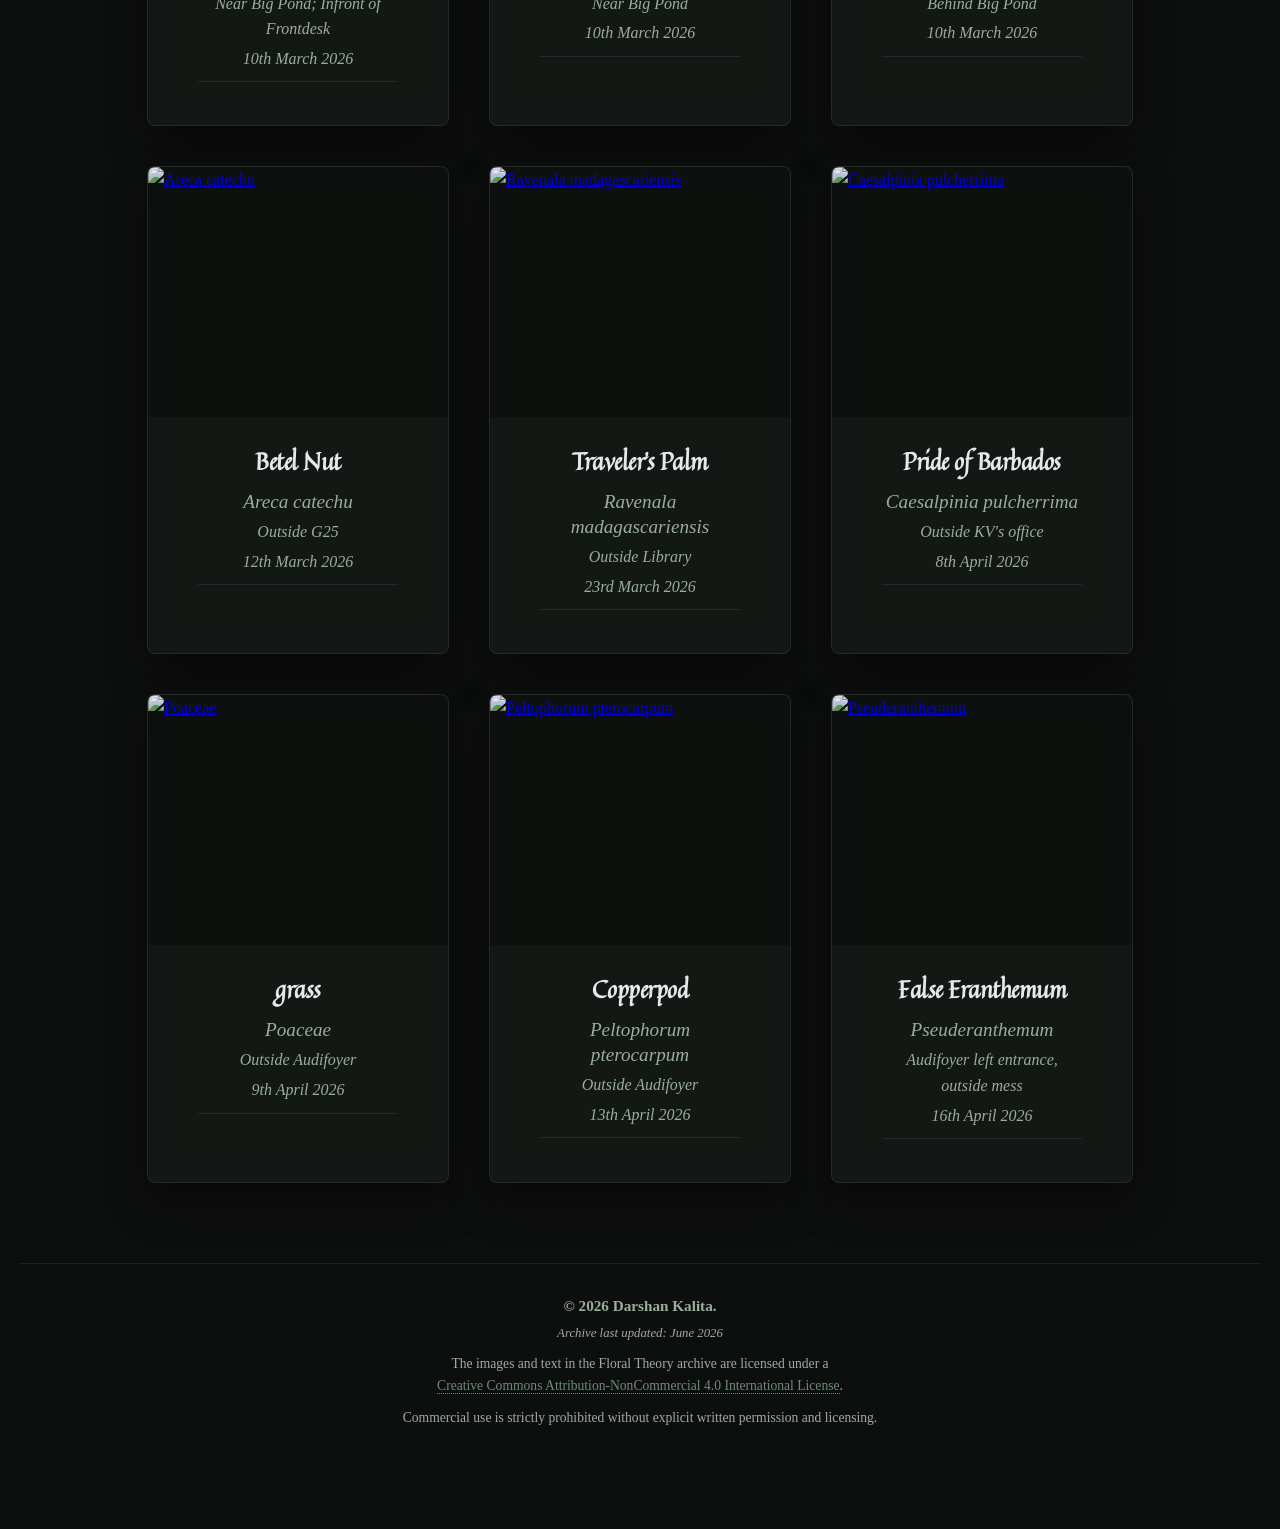
==== commit 846b1f12: "Fixed card-clipping in map. Added Last Updated." ====
--- a/index.html
+++ b/index.html
@@ -1775,8 +1775,13 @@
             <a href="map.html?action=submit" class="submit-btn" style="text-decoration: none; display: inline-block;">Open Map to Drop Pin</a>
         </section> -->
 
-        <footer style="text-align: center; margin-top: 80px; padding-top: 30px; border-top: 1px solid var(--border); color: var(--text-muted); font-size: 0.95rem; line-height: 1.6;">
-    <p style="margin: 0 0 10px 0;"><strong>&copy; 2026 Darshan Kalita.</strong></p>
+     <footer style="text-align: center; margin-top: 80px; padding-top: 30px; border-top: 1px solid var(--border); color: var(--text-muted); font-size: 0.95rem; line-height: 1.6;">
+    <p style="margin: 0 0 5px 0;"><strong>&copy; 2026 Darshan Kalita.</strong></p>
+    
+    <p style="margin: 0 0 10px 0; font-size: 0.8rem; font-style: italic; color: var(--text-muted);">
+        Archive last updated: June 2026
+    </p>
+
     <p style="margin: 0; font-size: 0.85rem;">
         The images and text in the Floral Theory archive are licensed under a <br>
         <a href="https://creativecommons.org/licenses/by-nc/4.0/" target="_blank" style="color: var(--accent); text-decoration: none; border-bottom: 1px dotted var(--accent);">Creative Commons Attribution-NonCommercial 4.0 International License</a>.
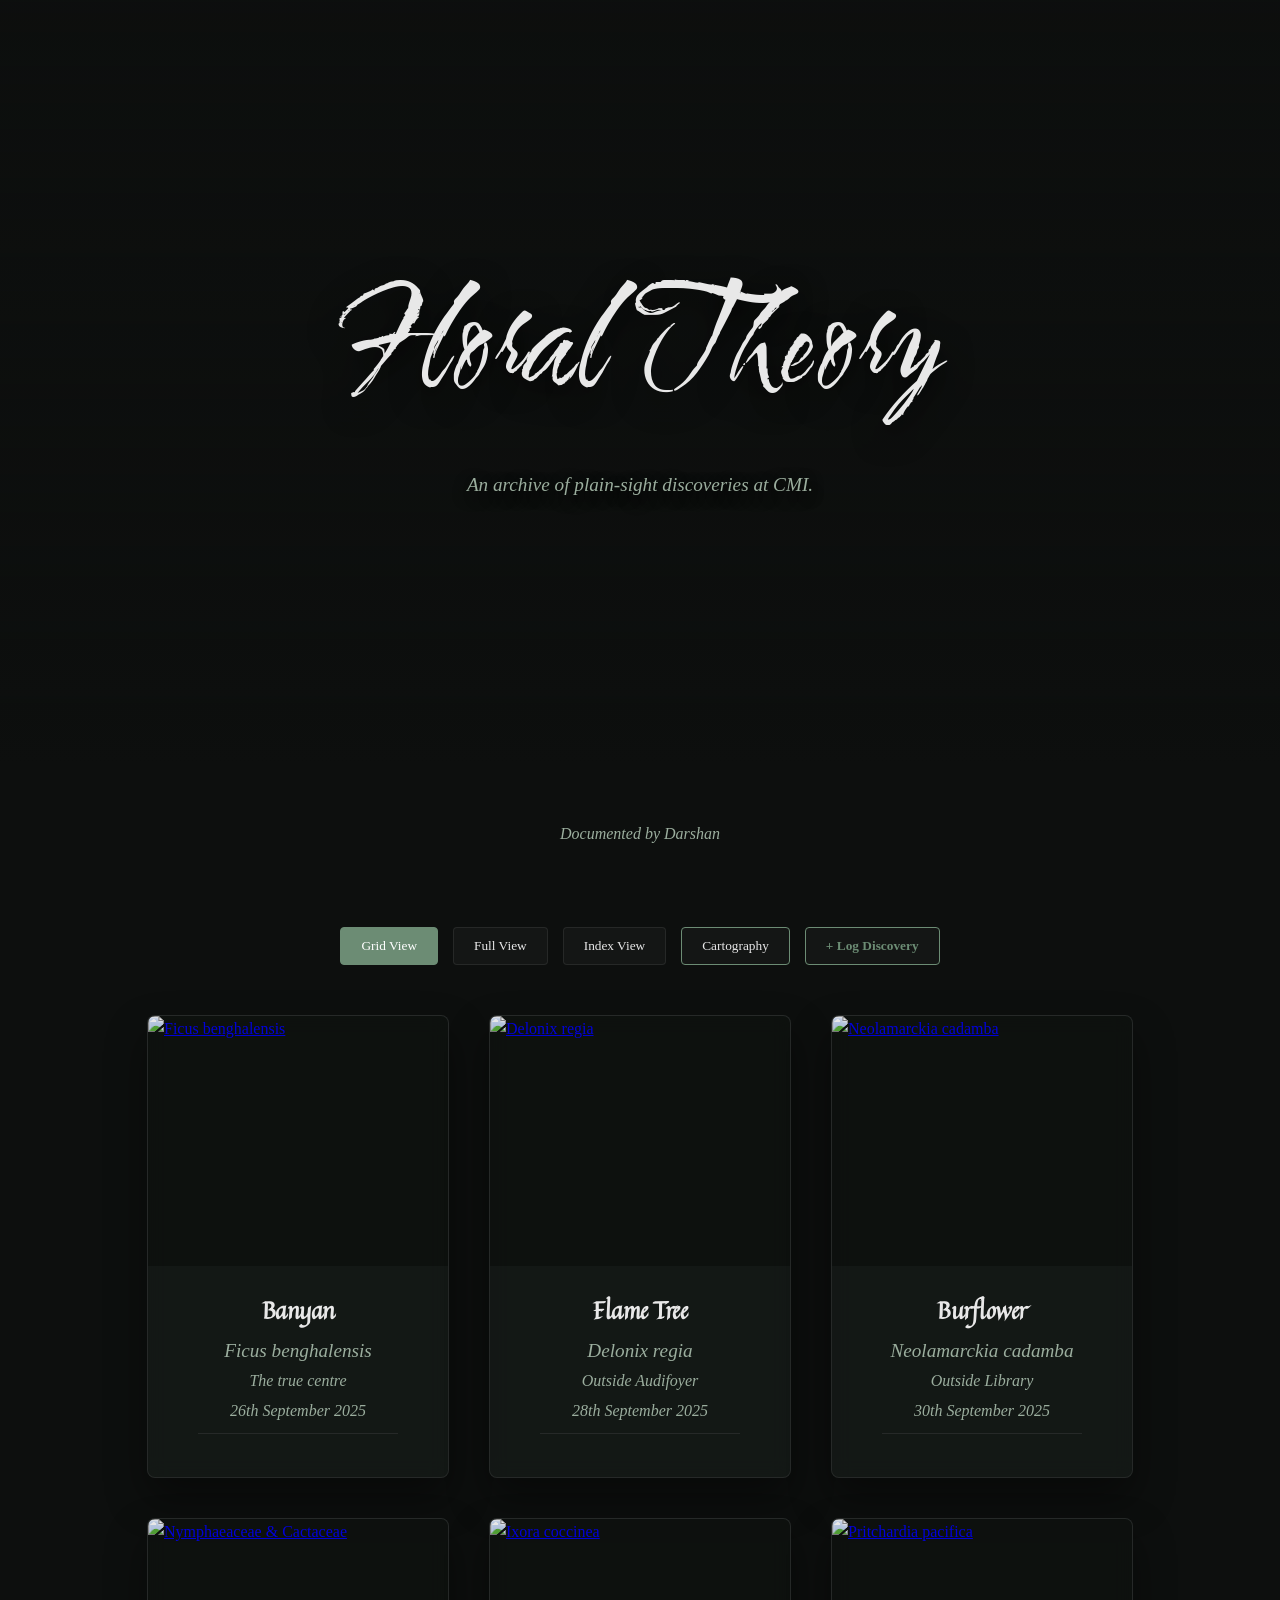
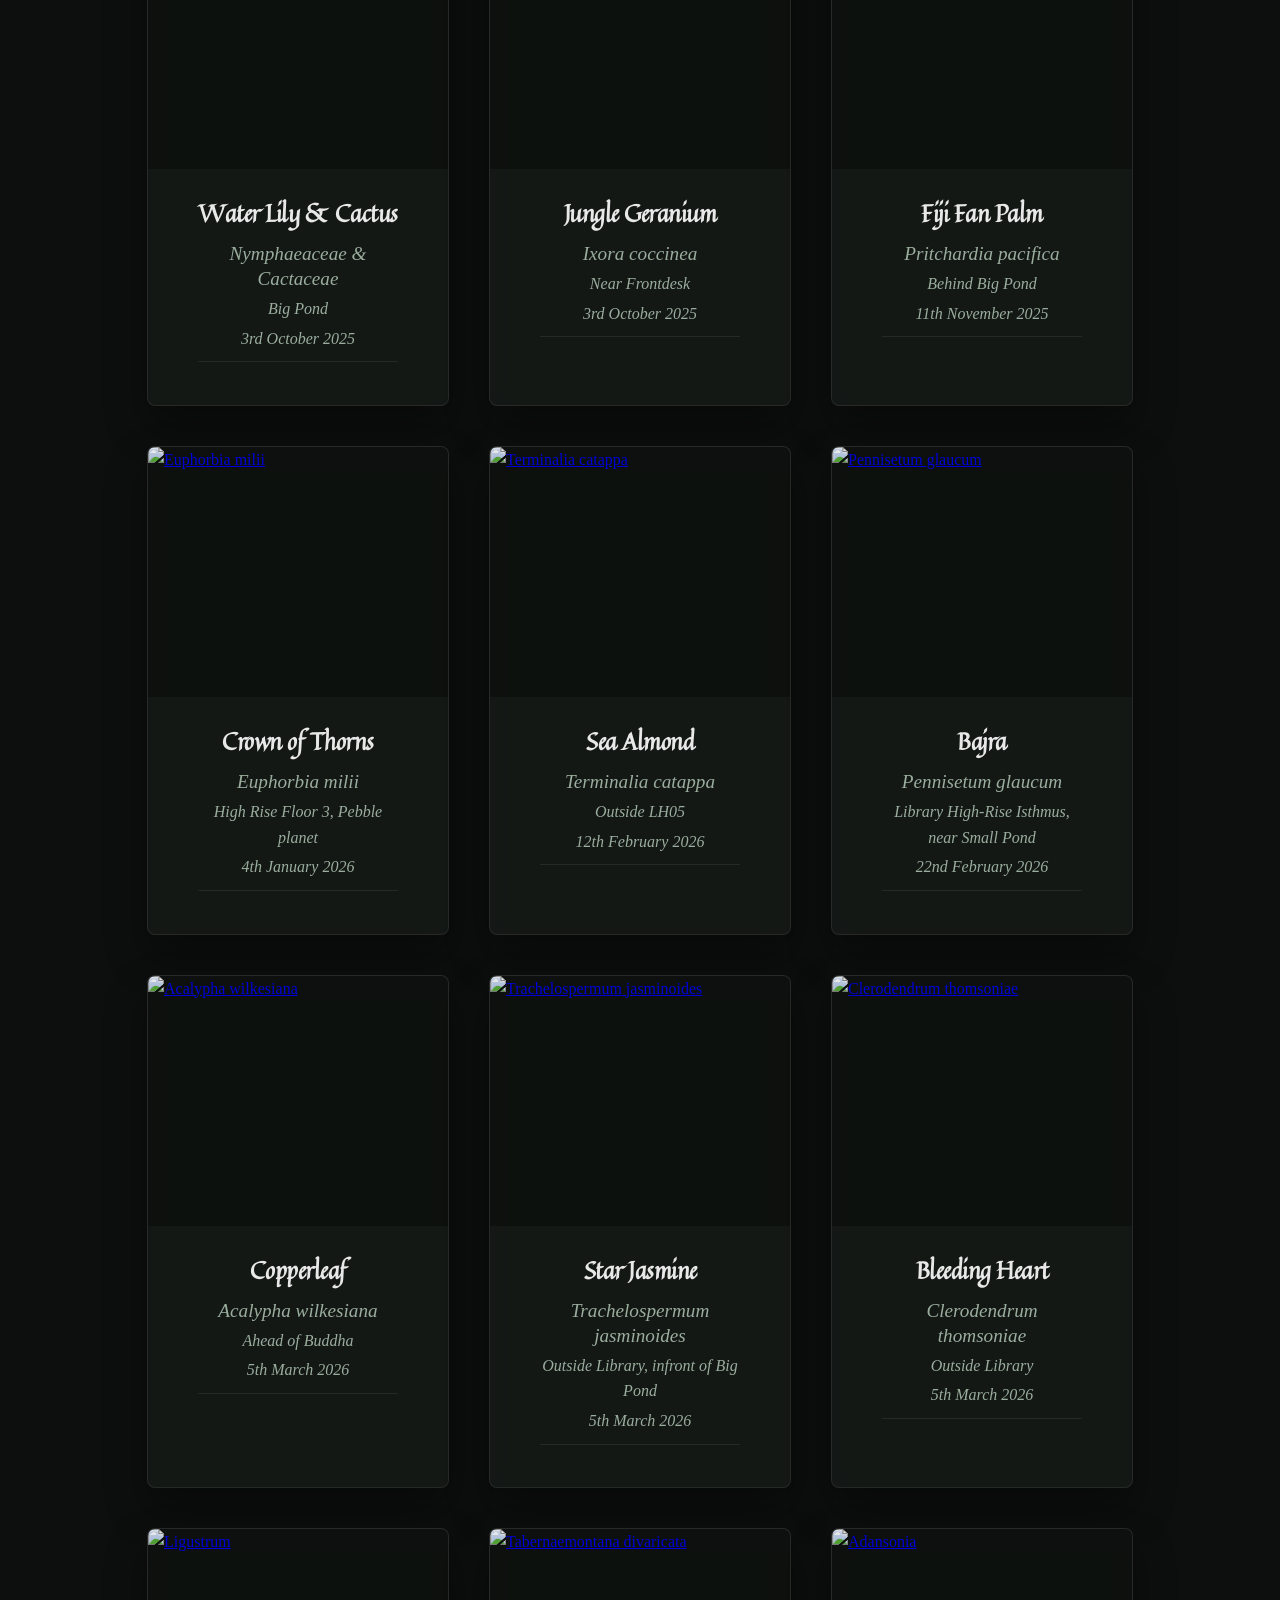
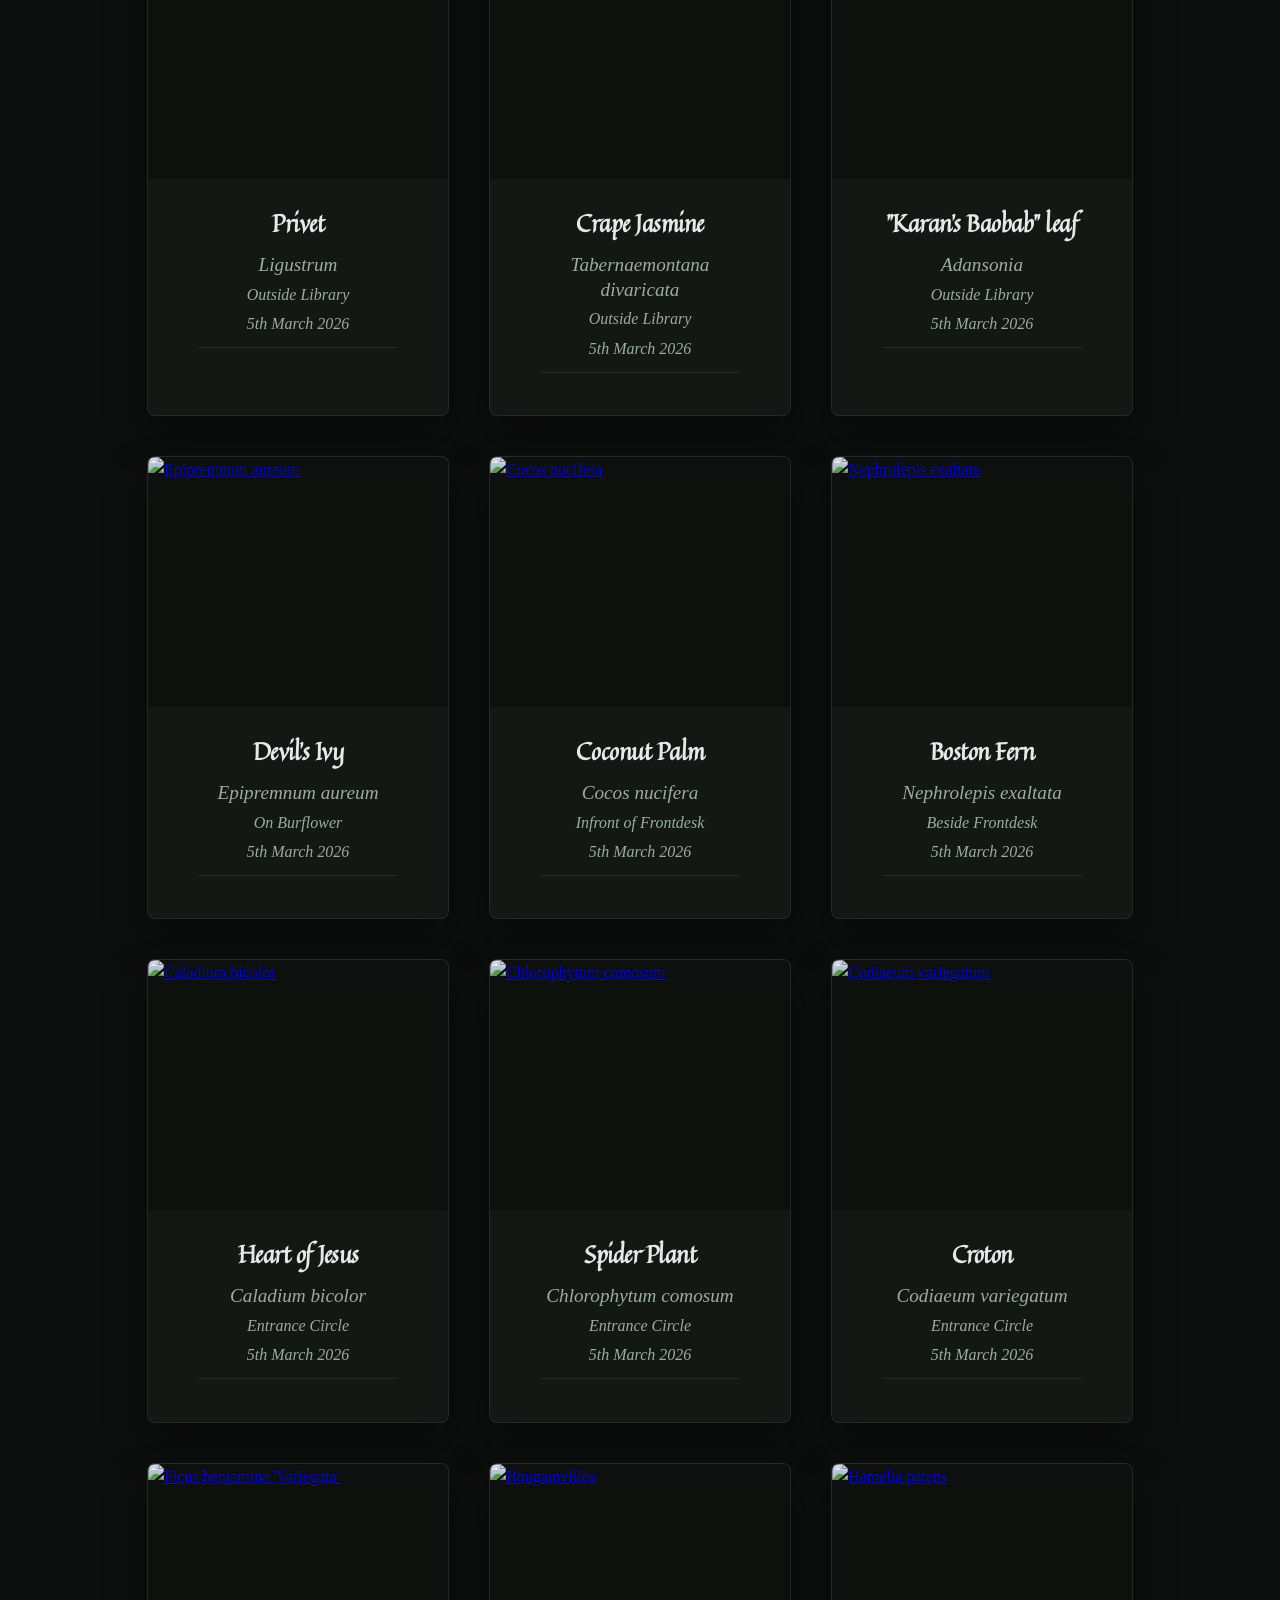
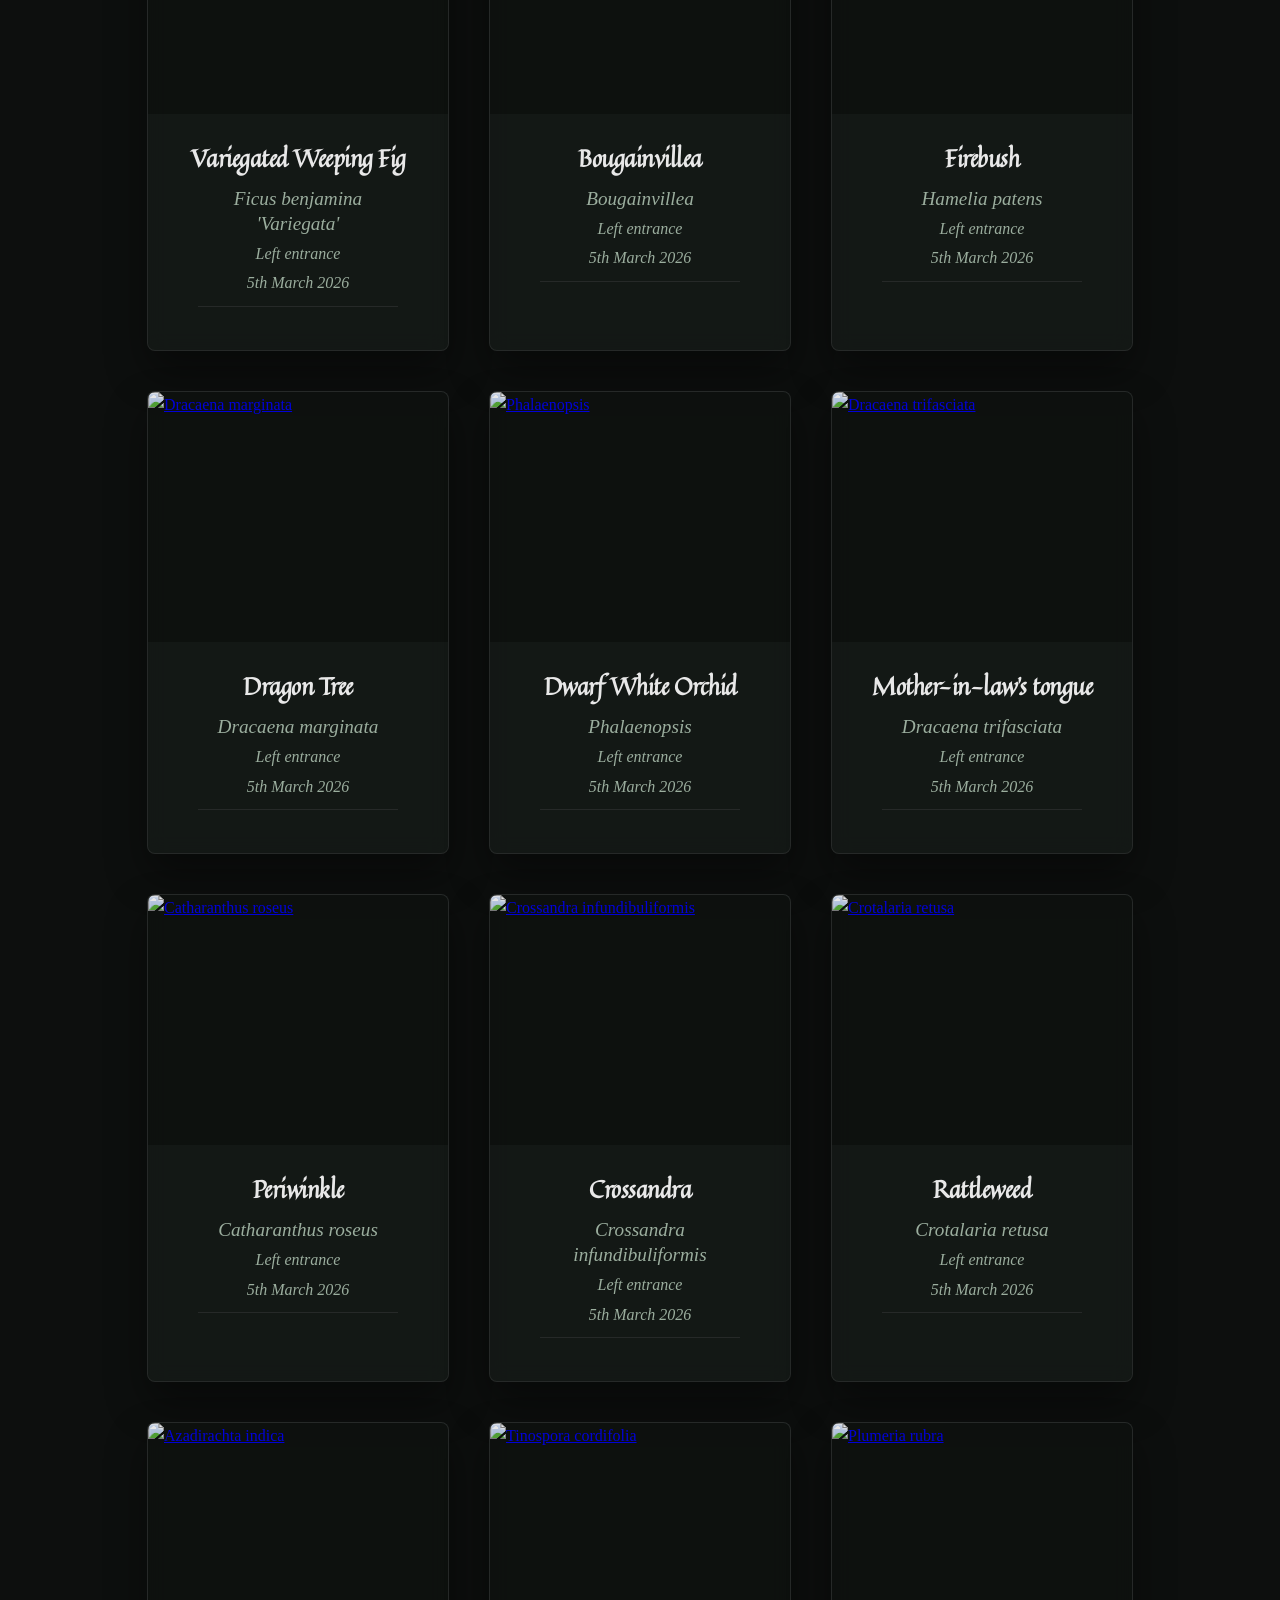
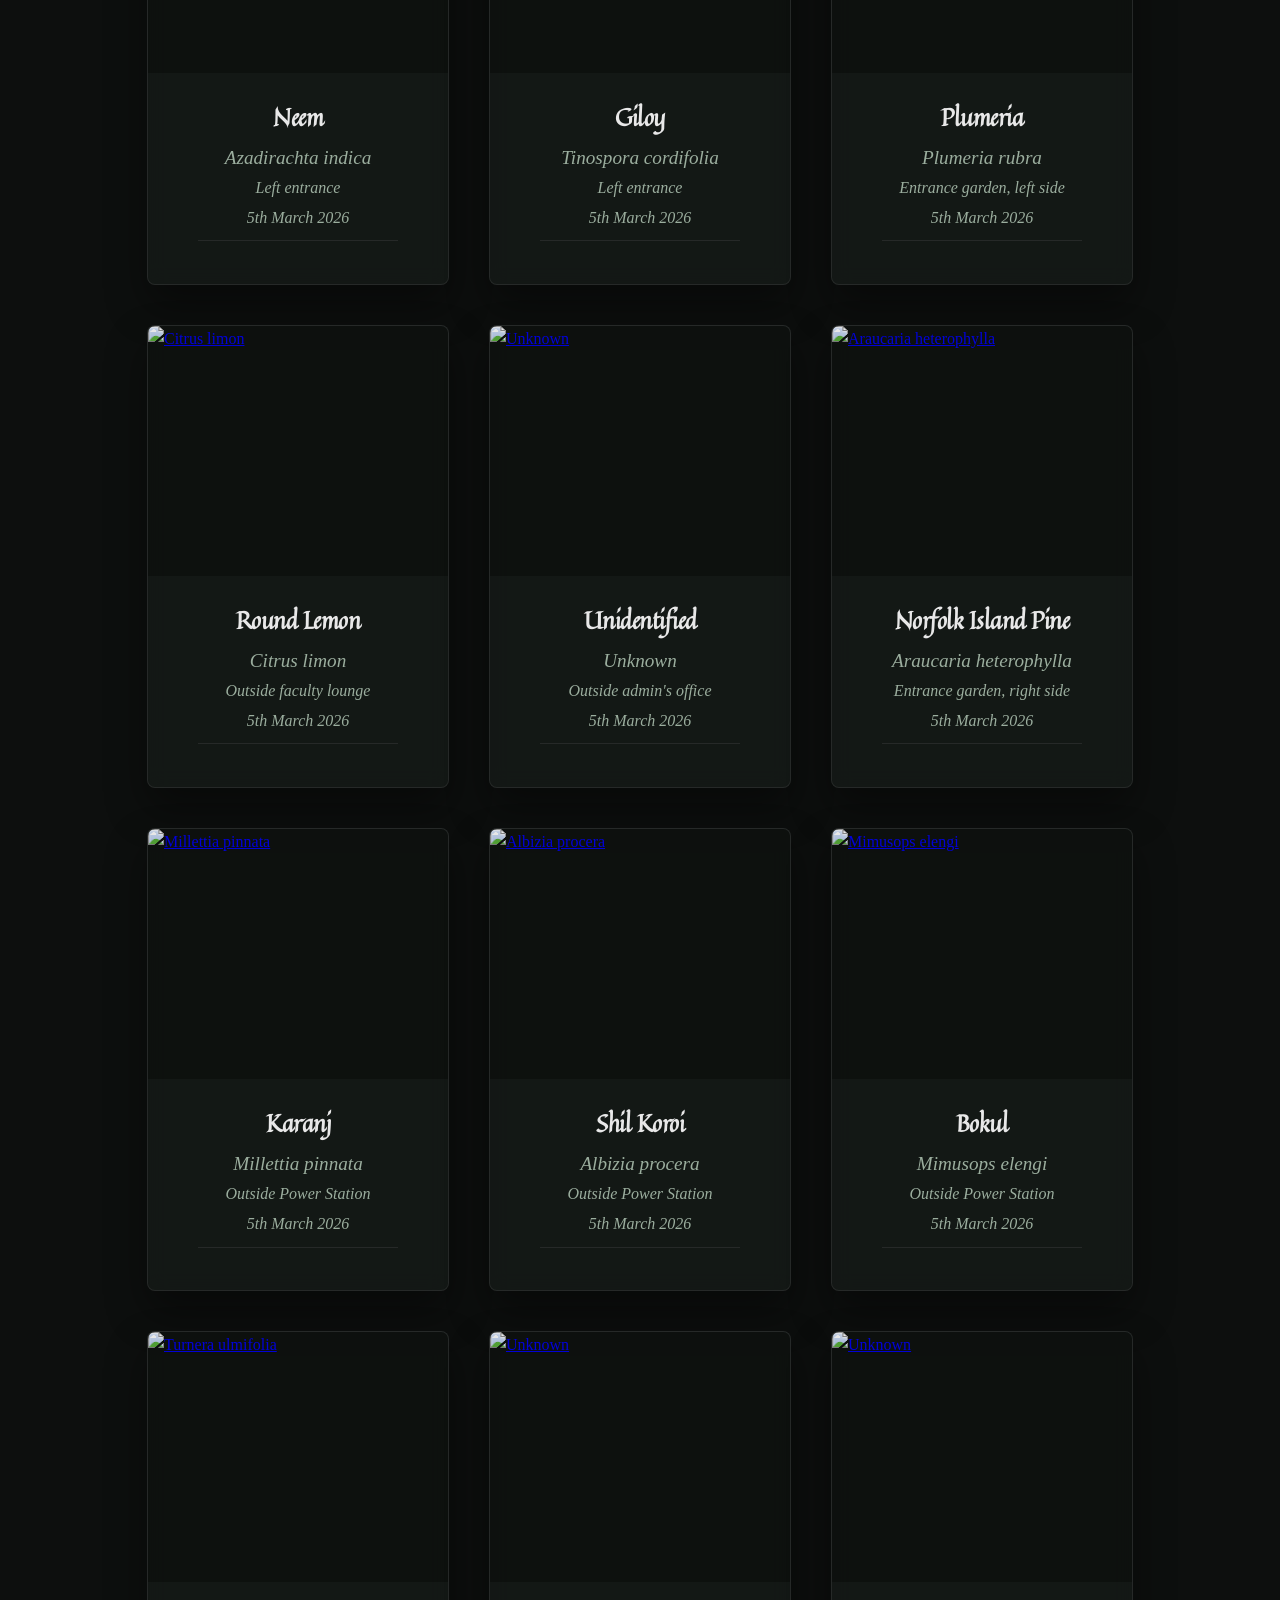
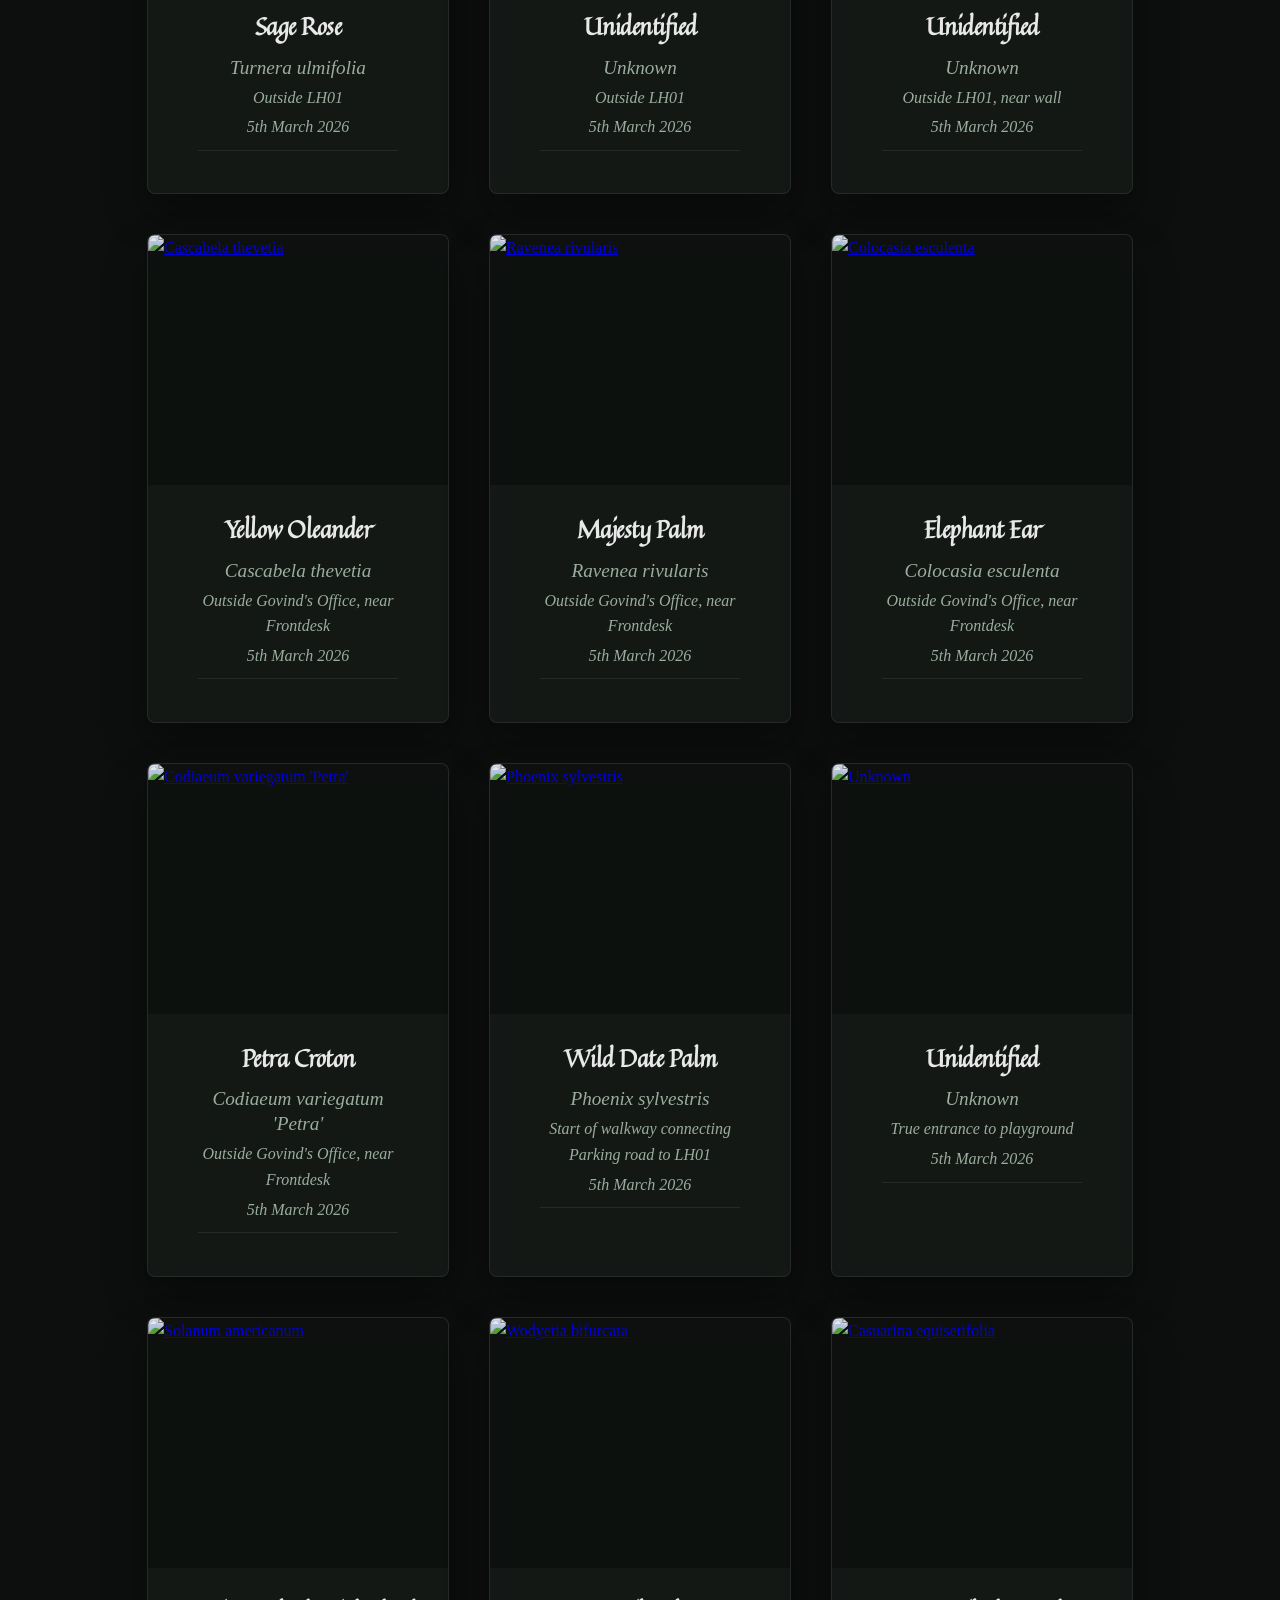
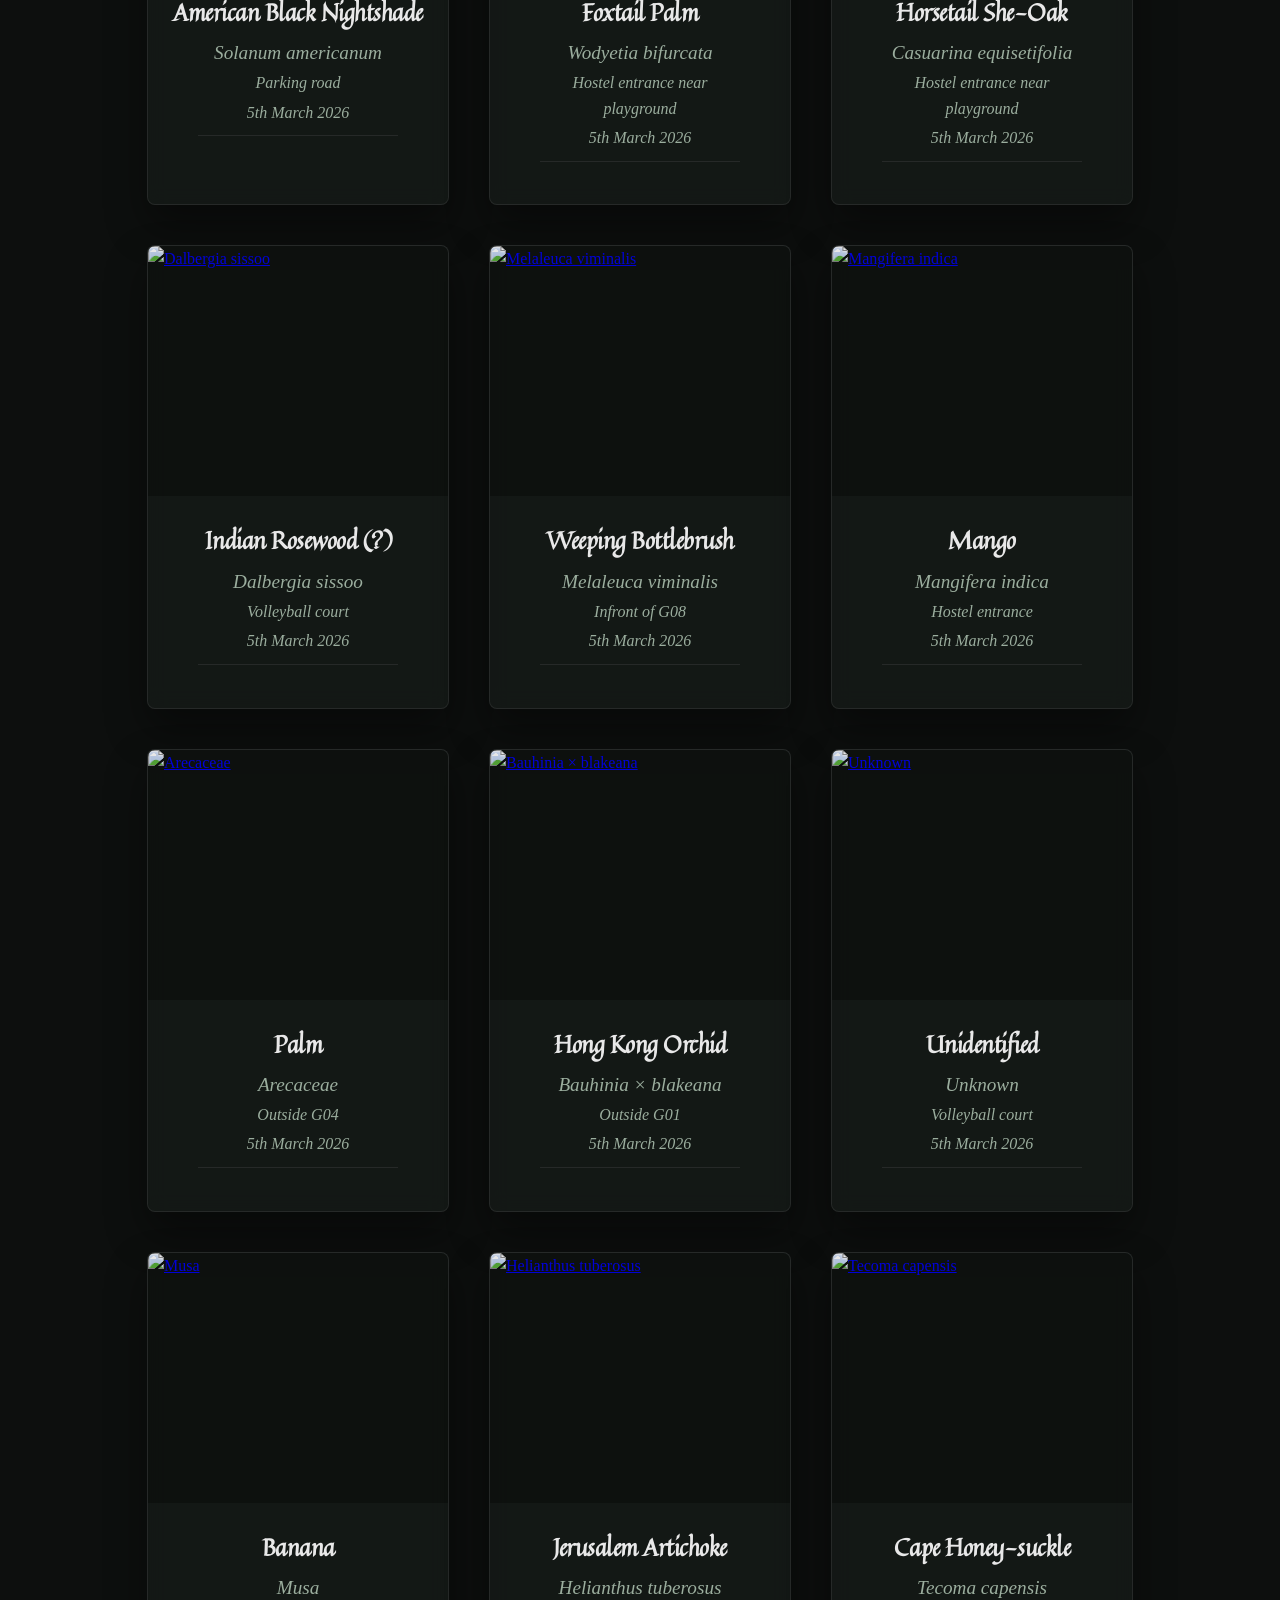
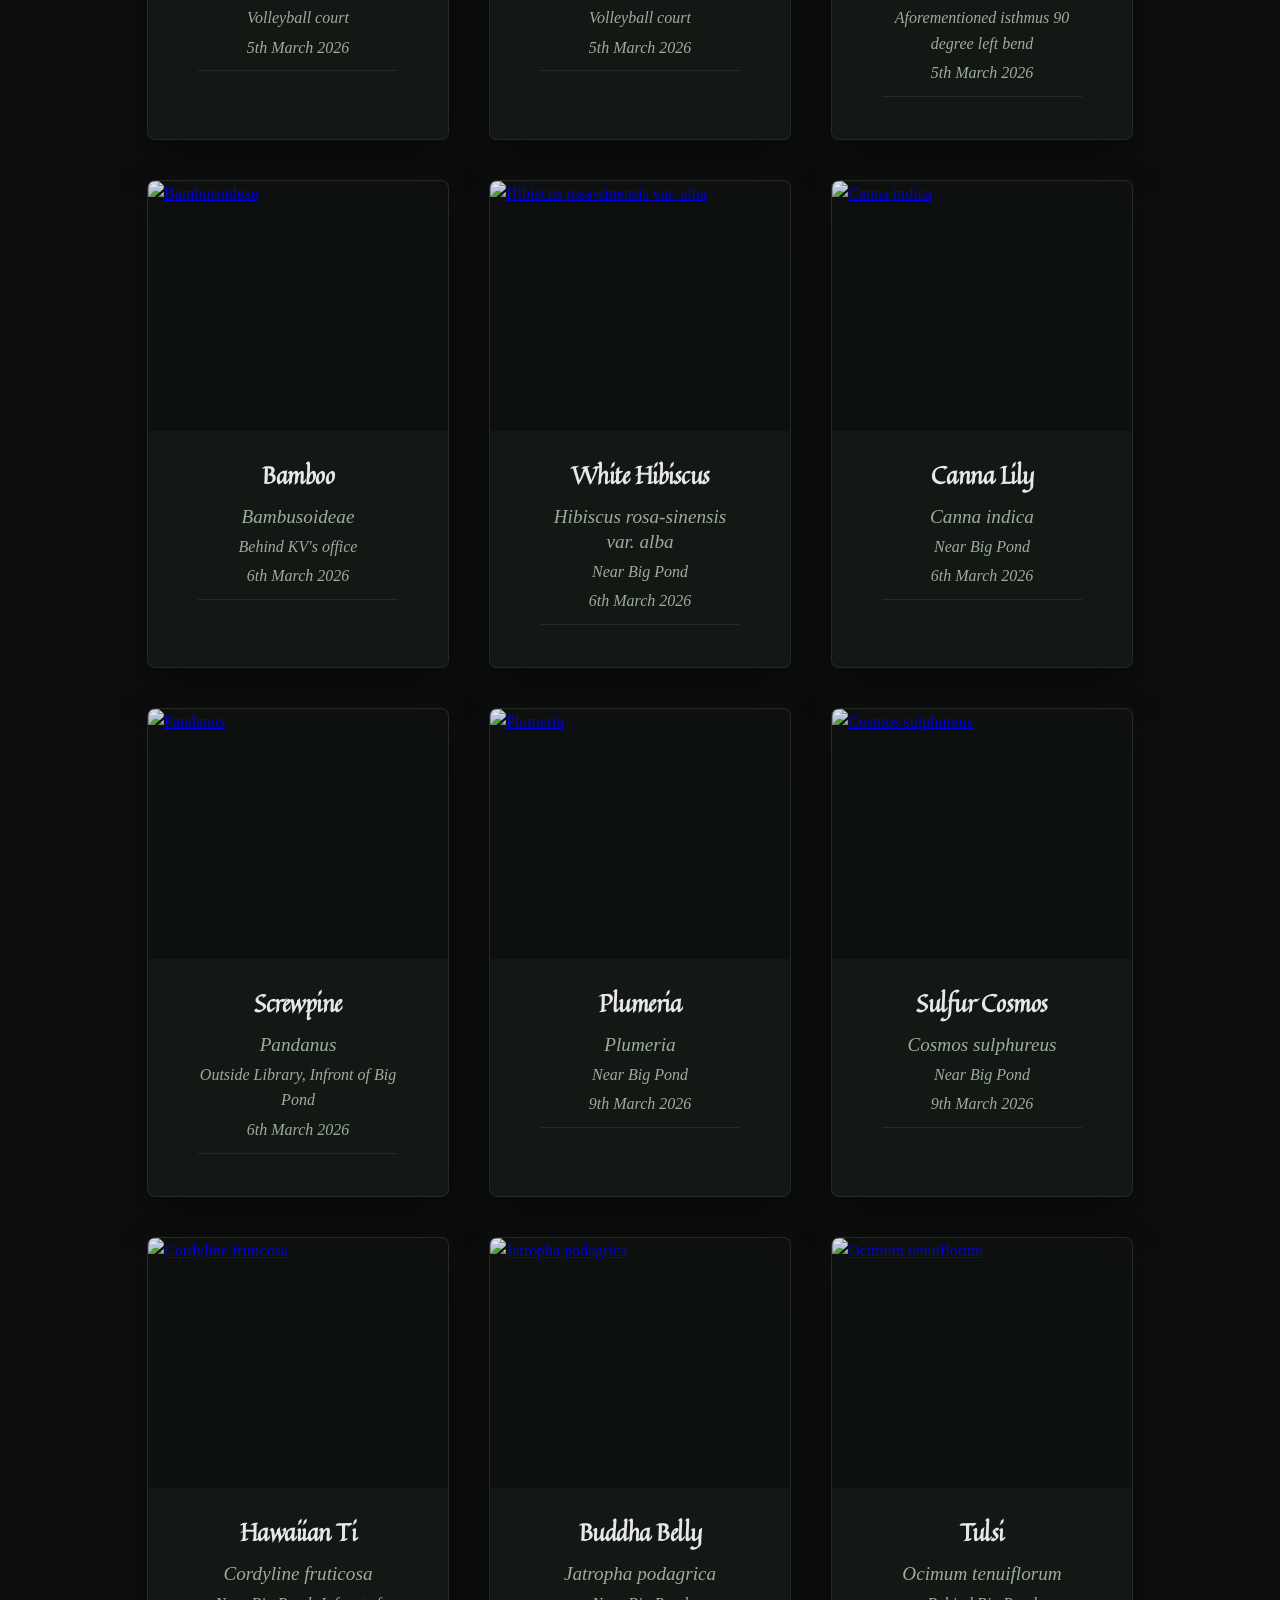
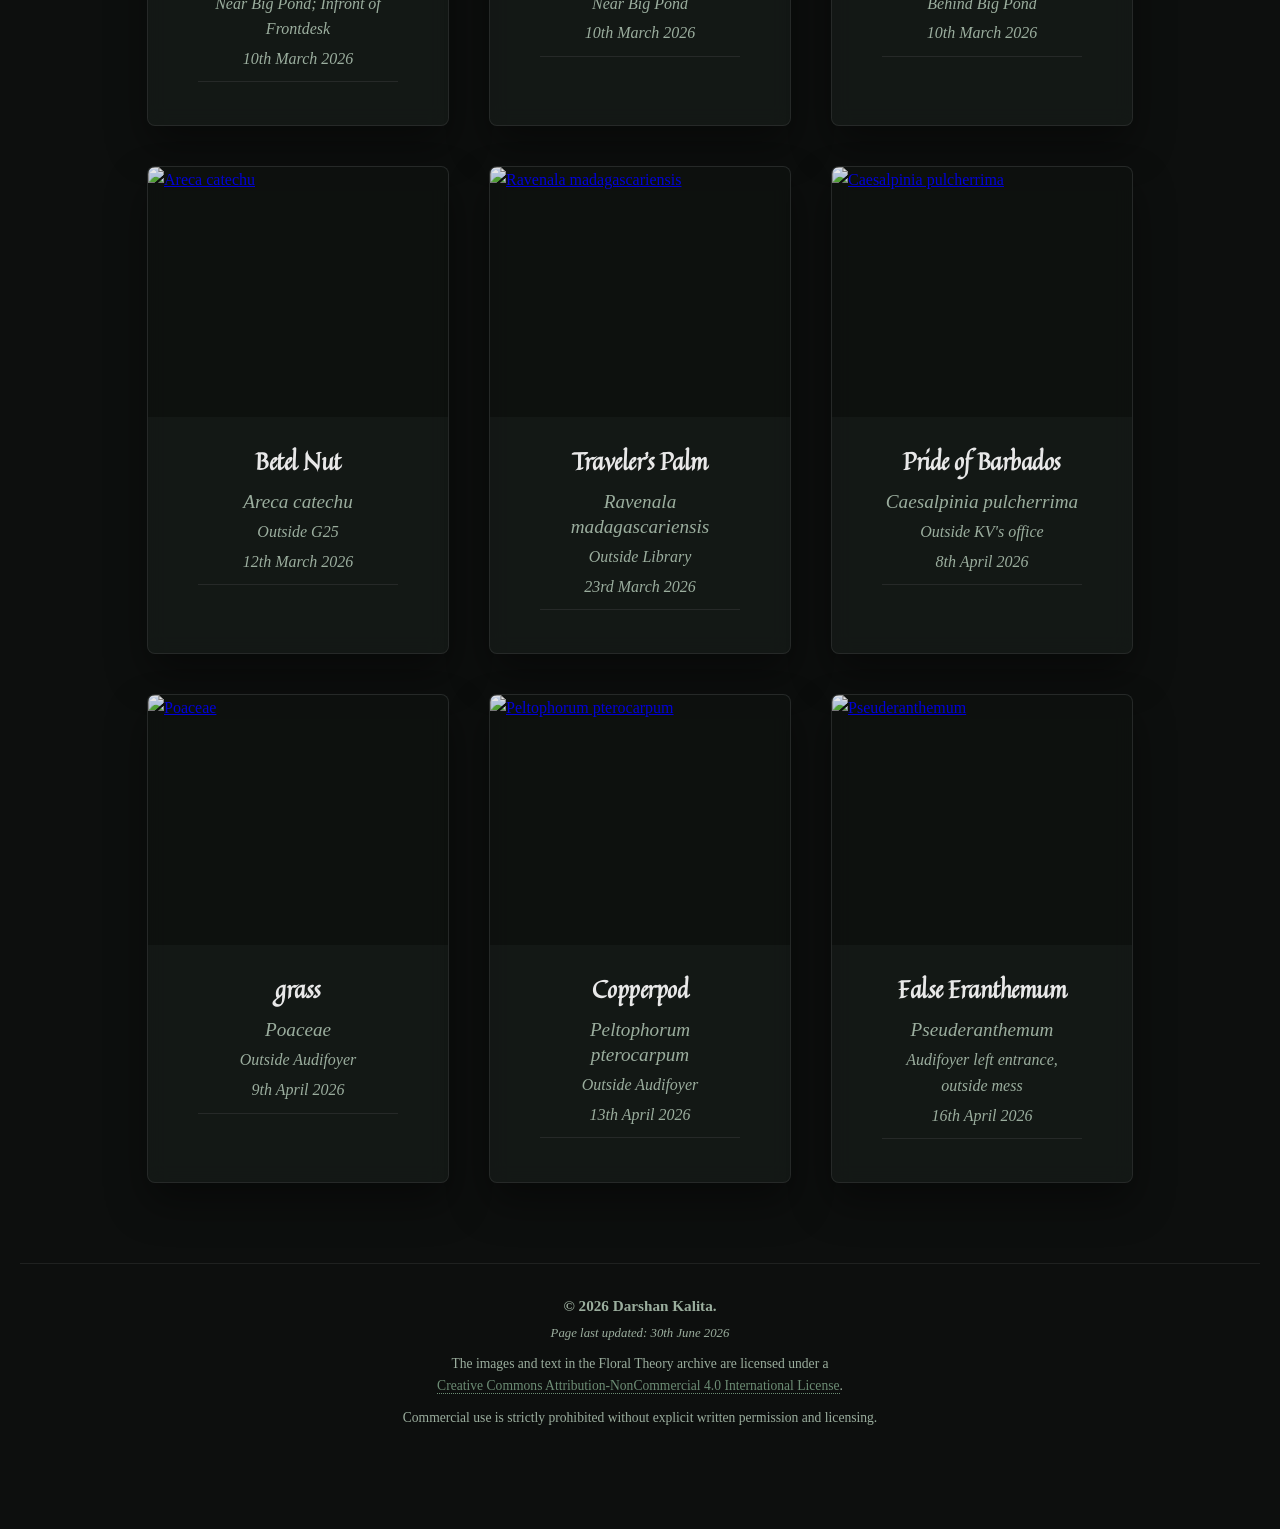
==== commit 3ad0743a: "Fixed card-clipping in map (2)" ====
--- a/index.html
+++ b/index.html
@@ -1779,7 +1779,7 @@
     <p style="margin: 0 0 5px 0;"><strong>&copy; 2026 Darshan Kalita.</strong></p>
     
     <p style="margin: 0 0 10px 0; font-size: 0.8rem; font-style: italic; color: var(--text-muted);">
-        Archive last updated: June 2026
+        Page last updated: 30th June 2026
     </p>
 
     <p style="margin: 0; font-size: 0.85rem;">
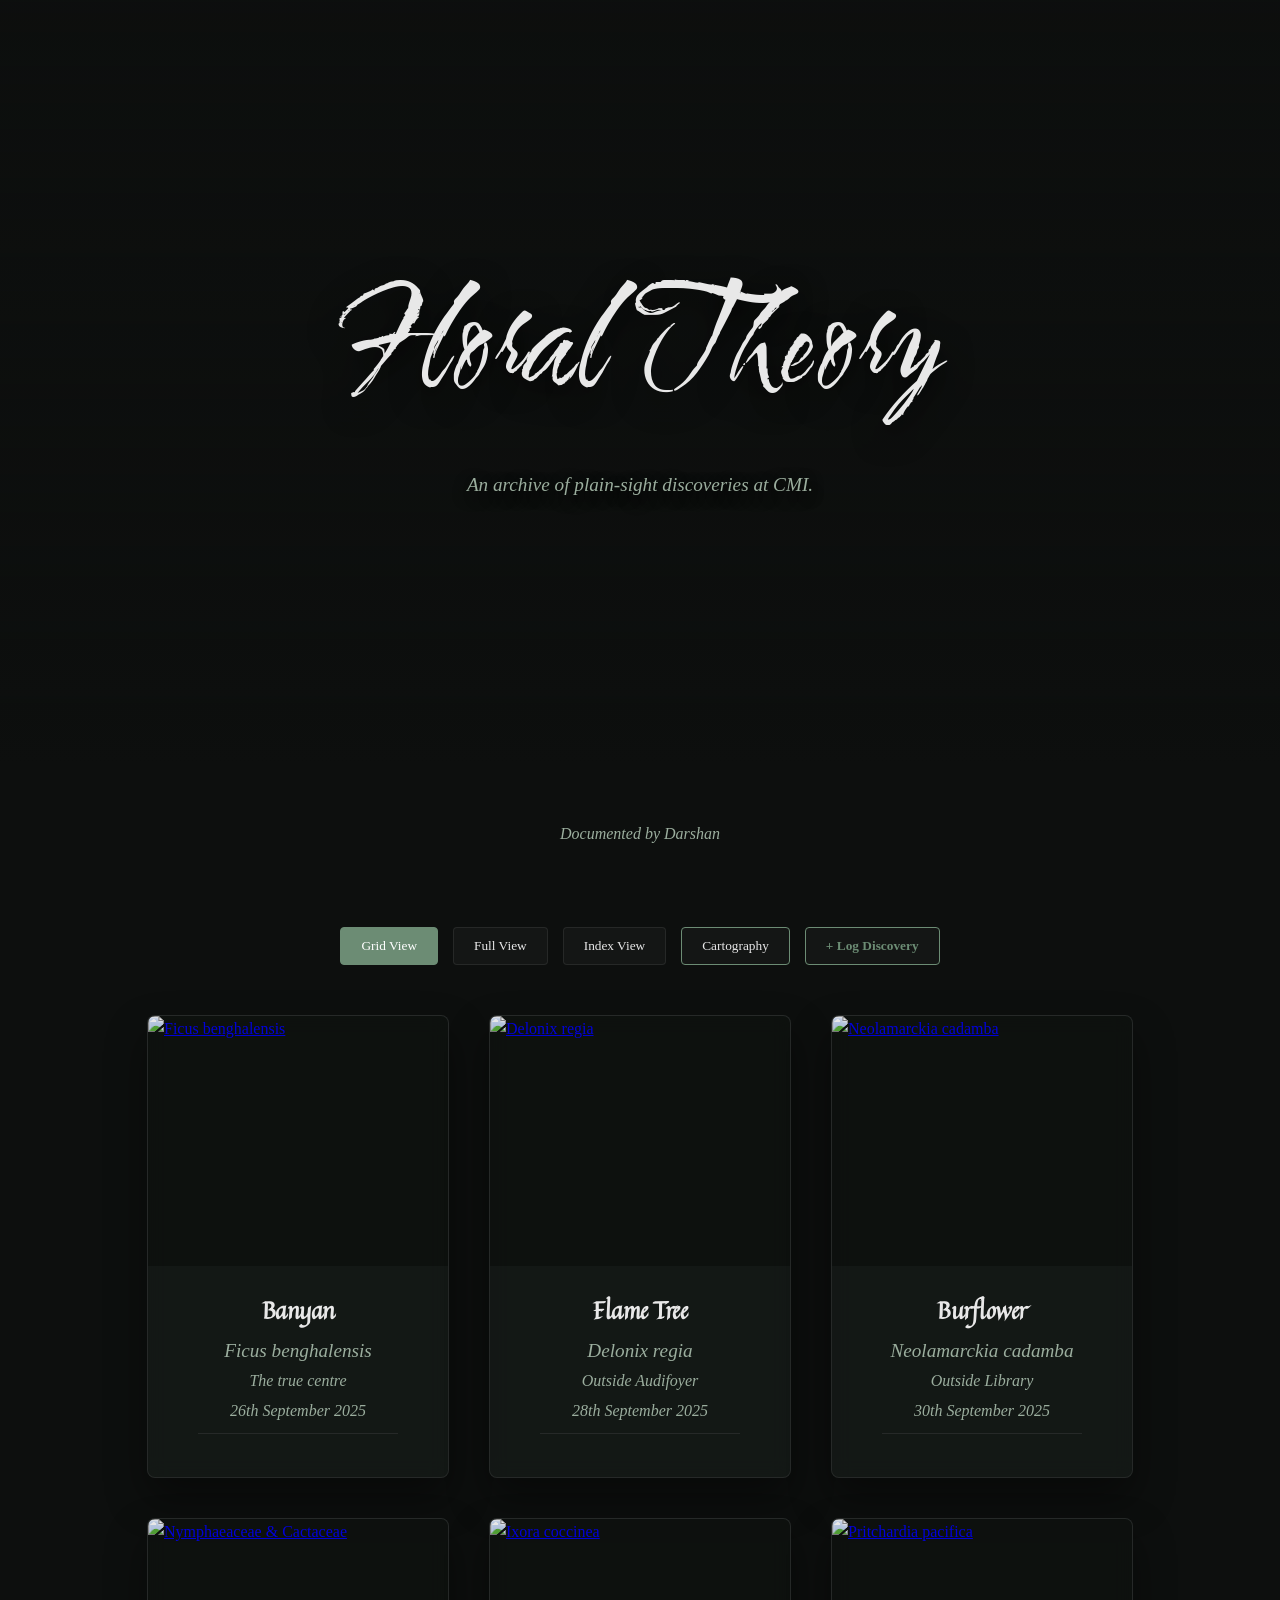
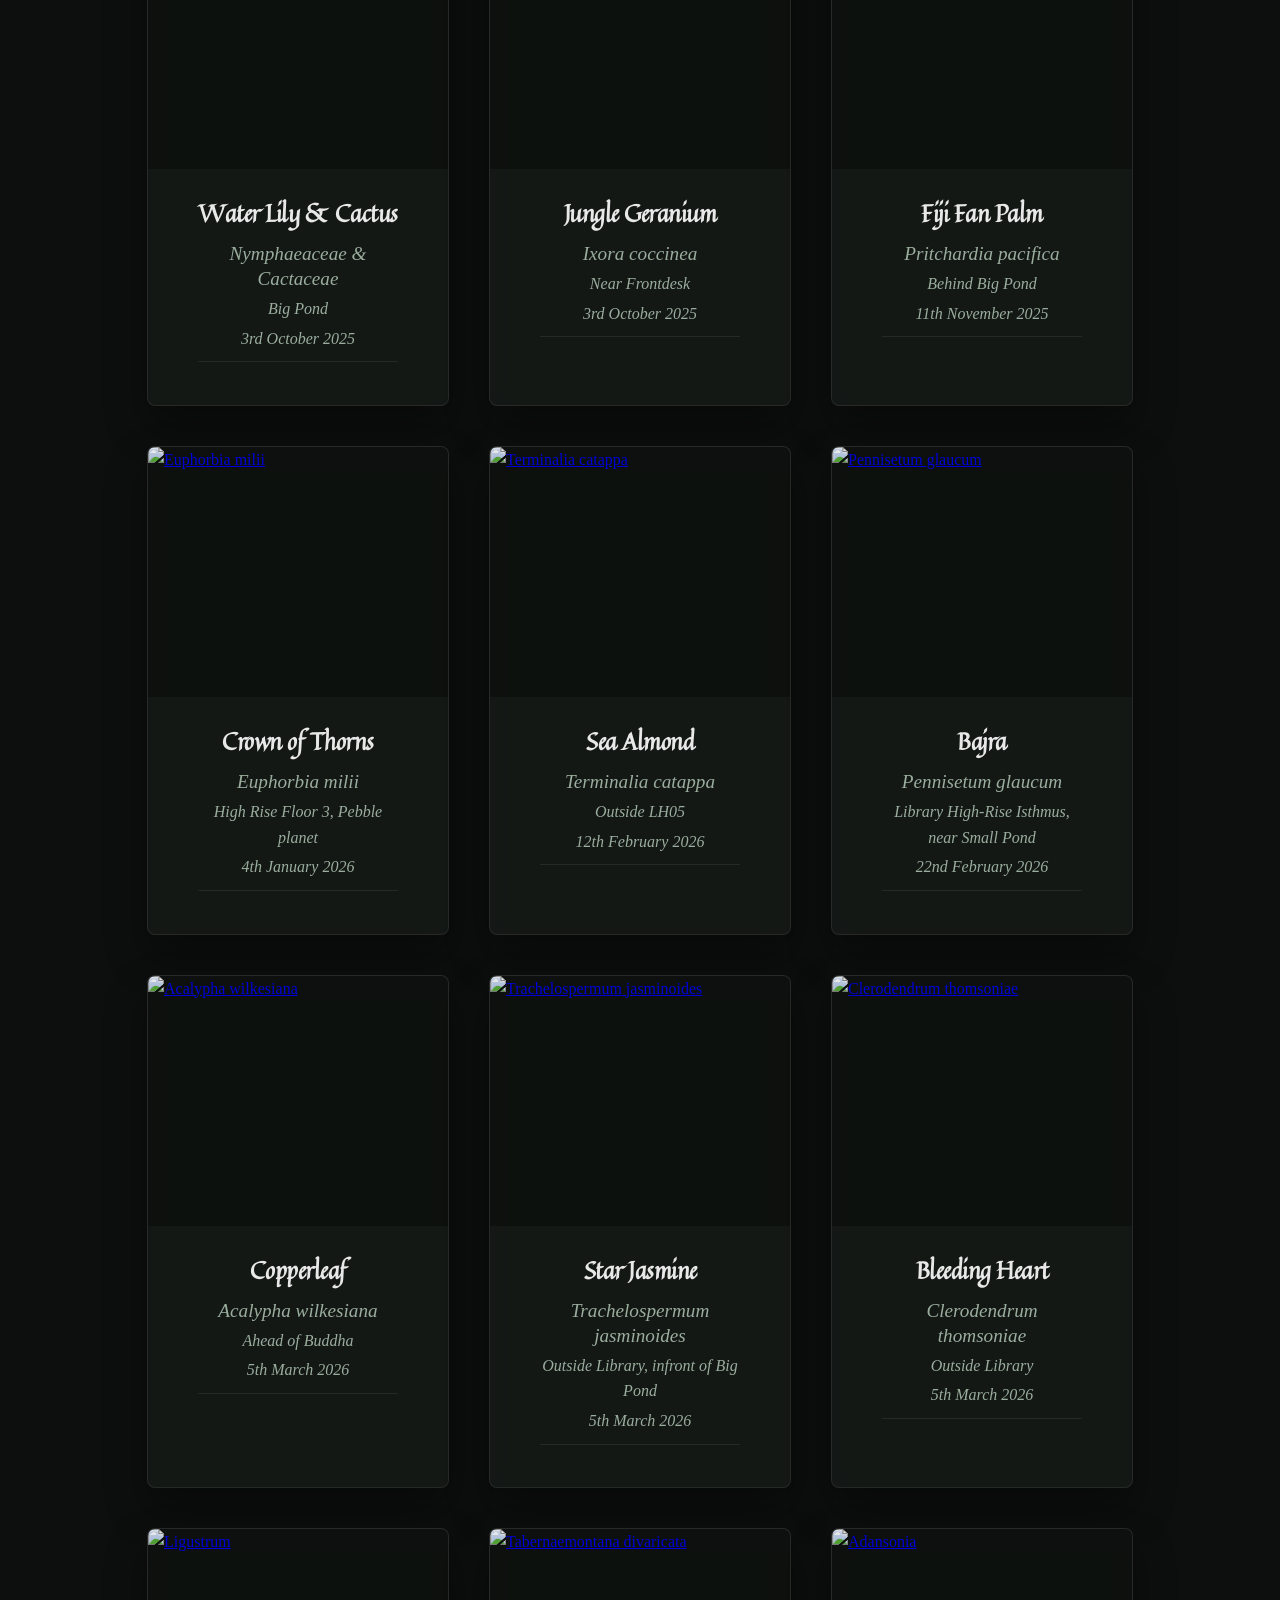
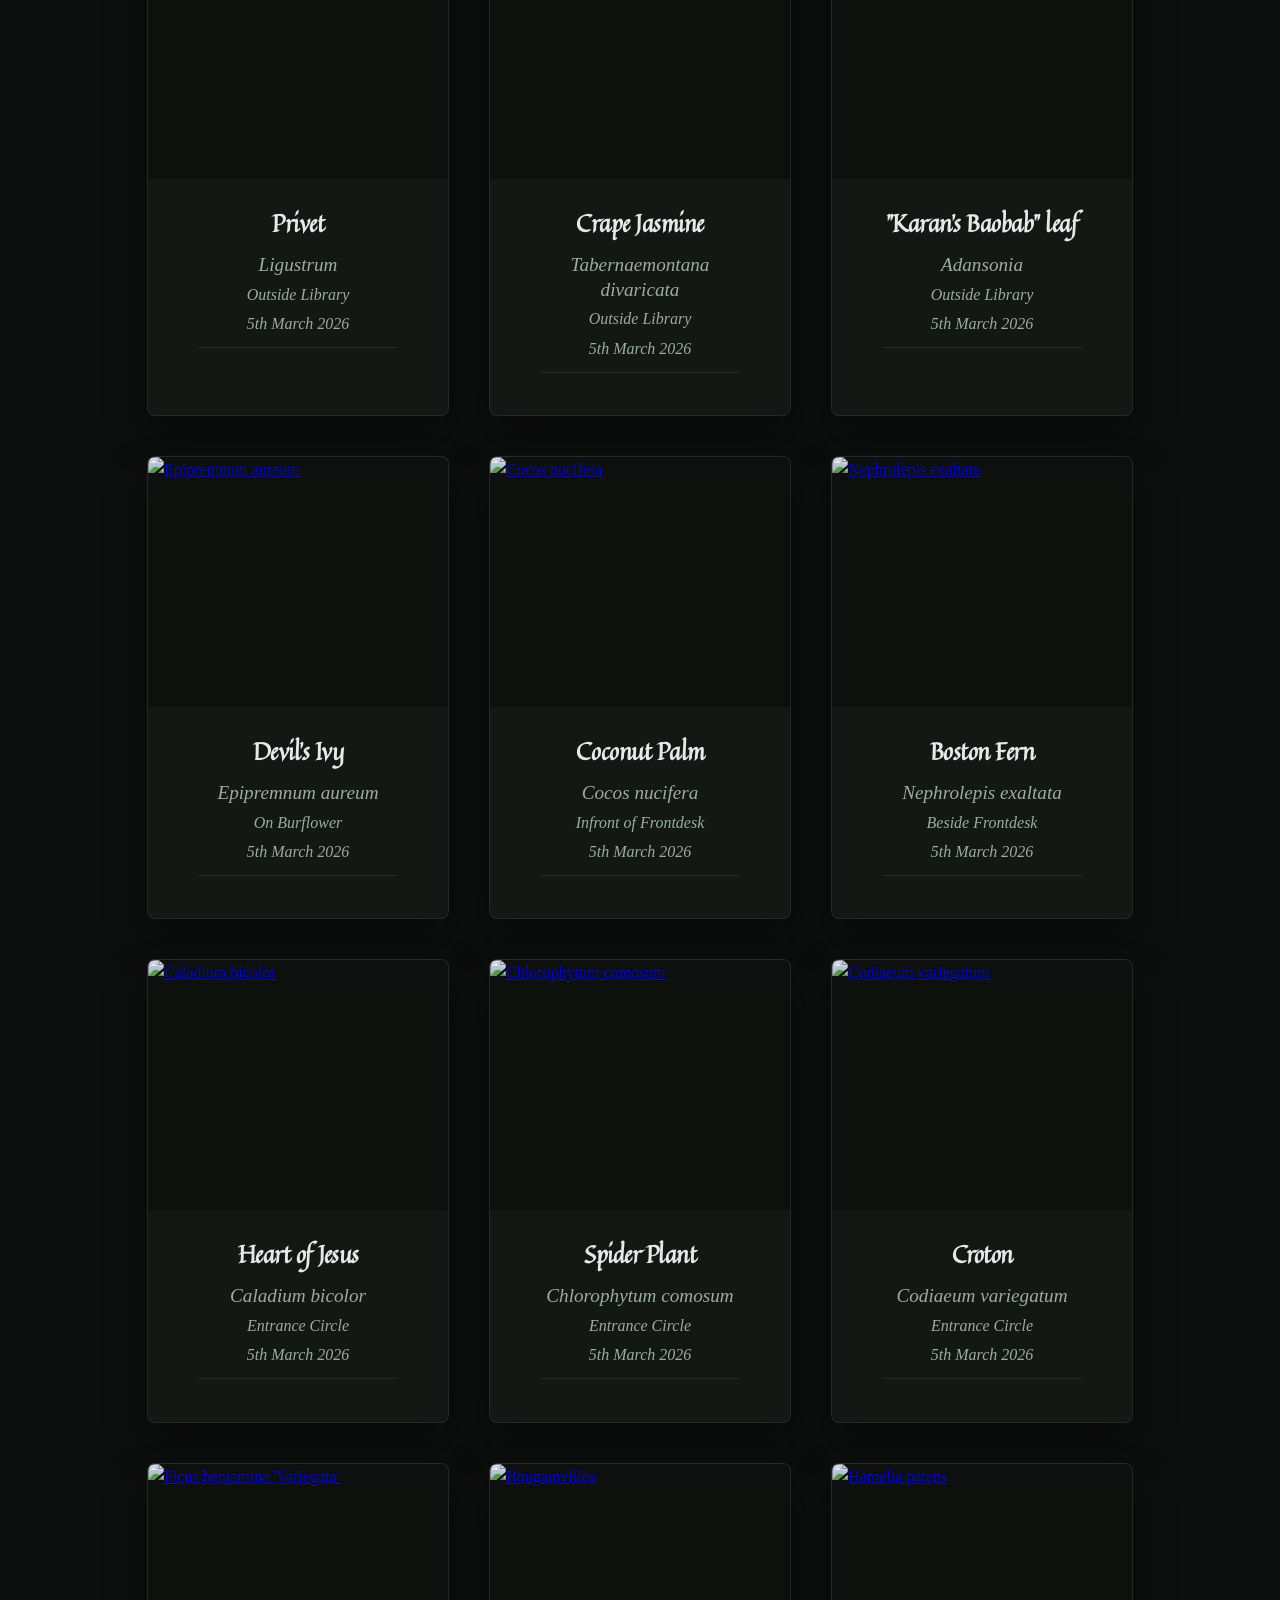
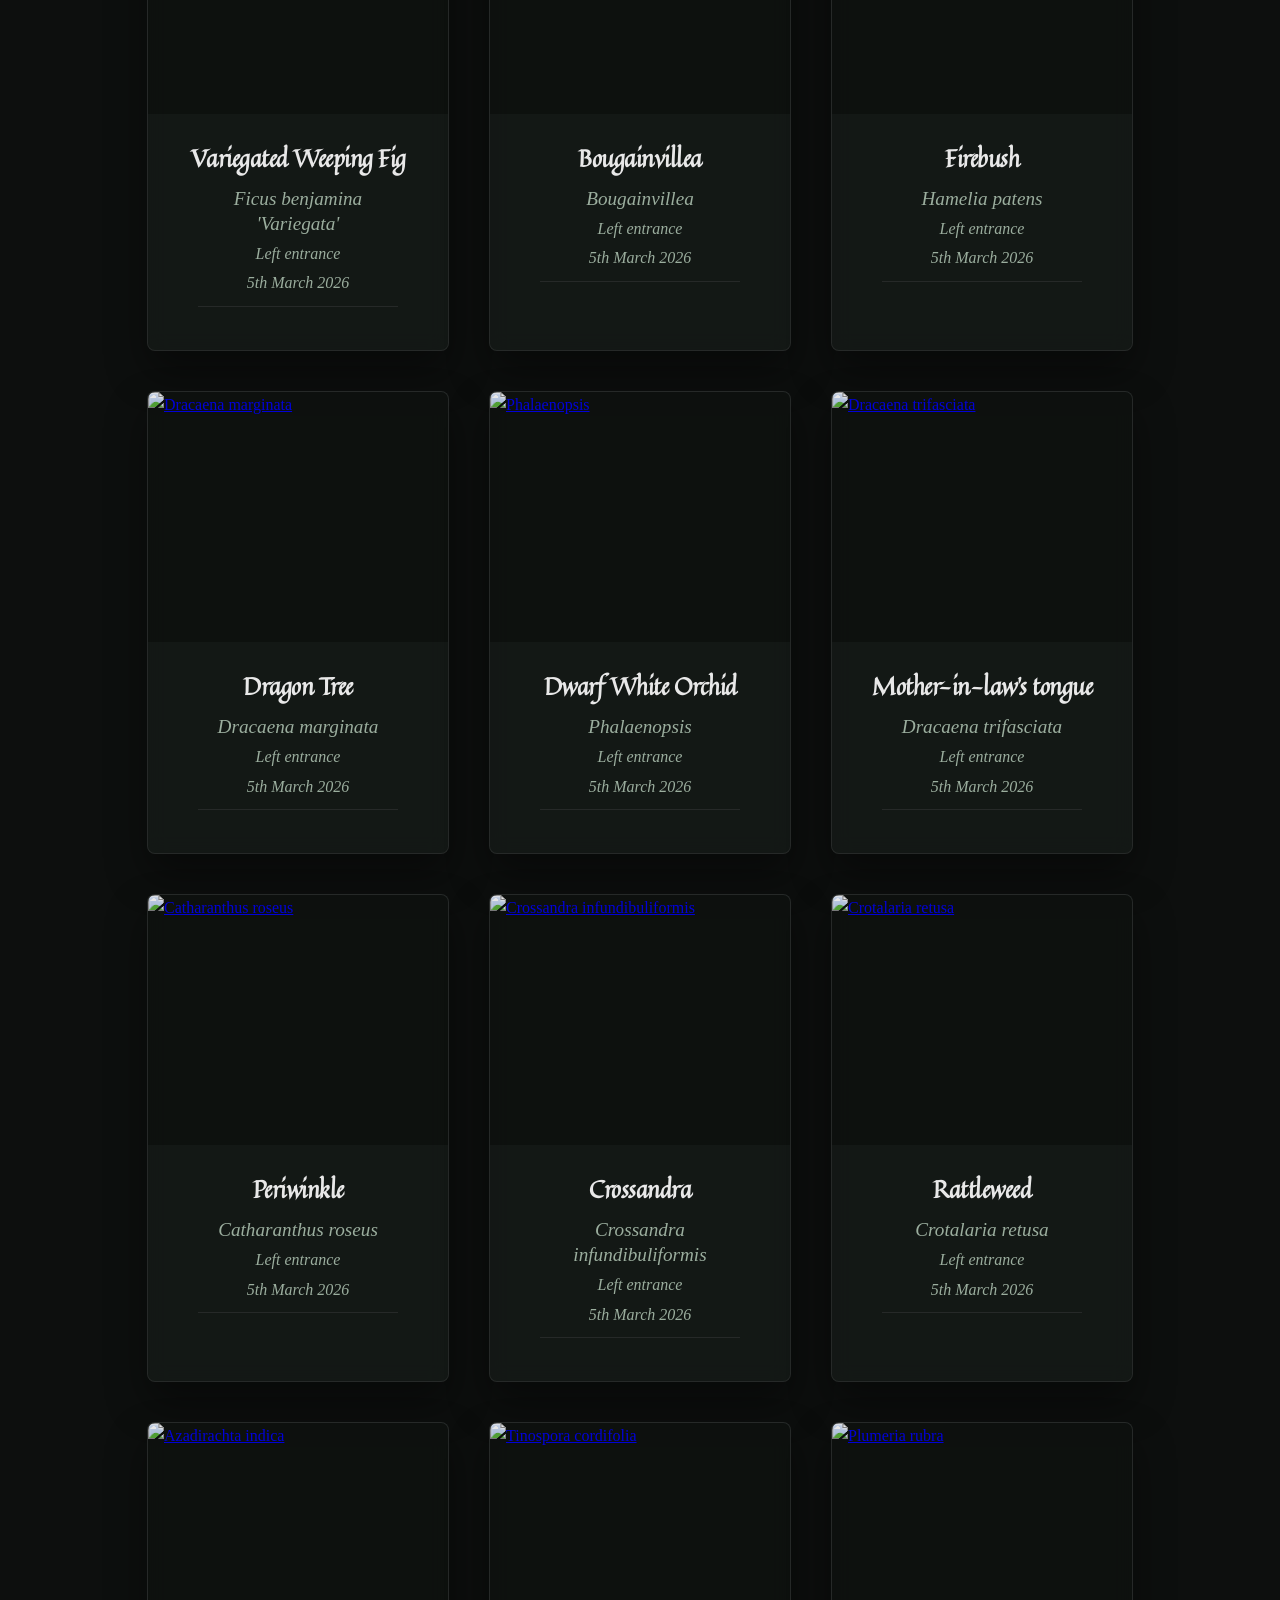
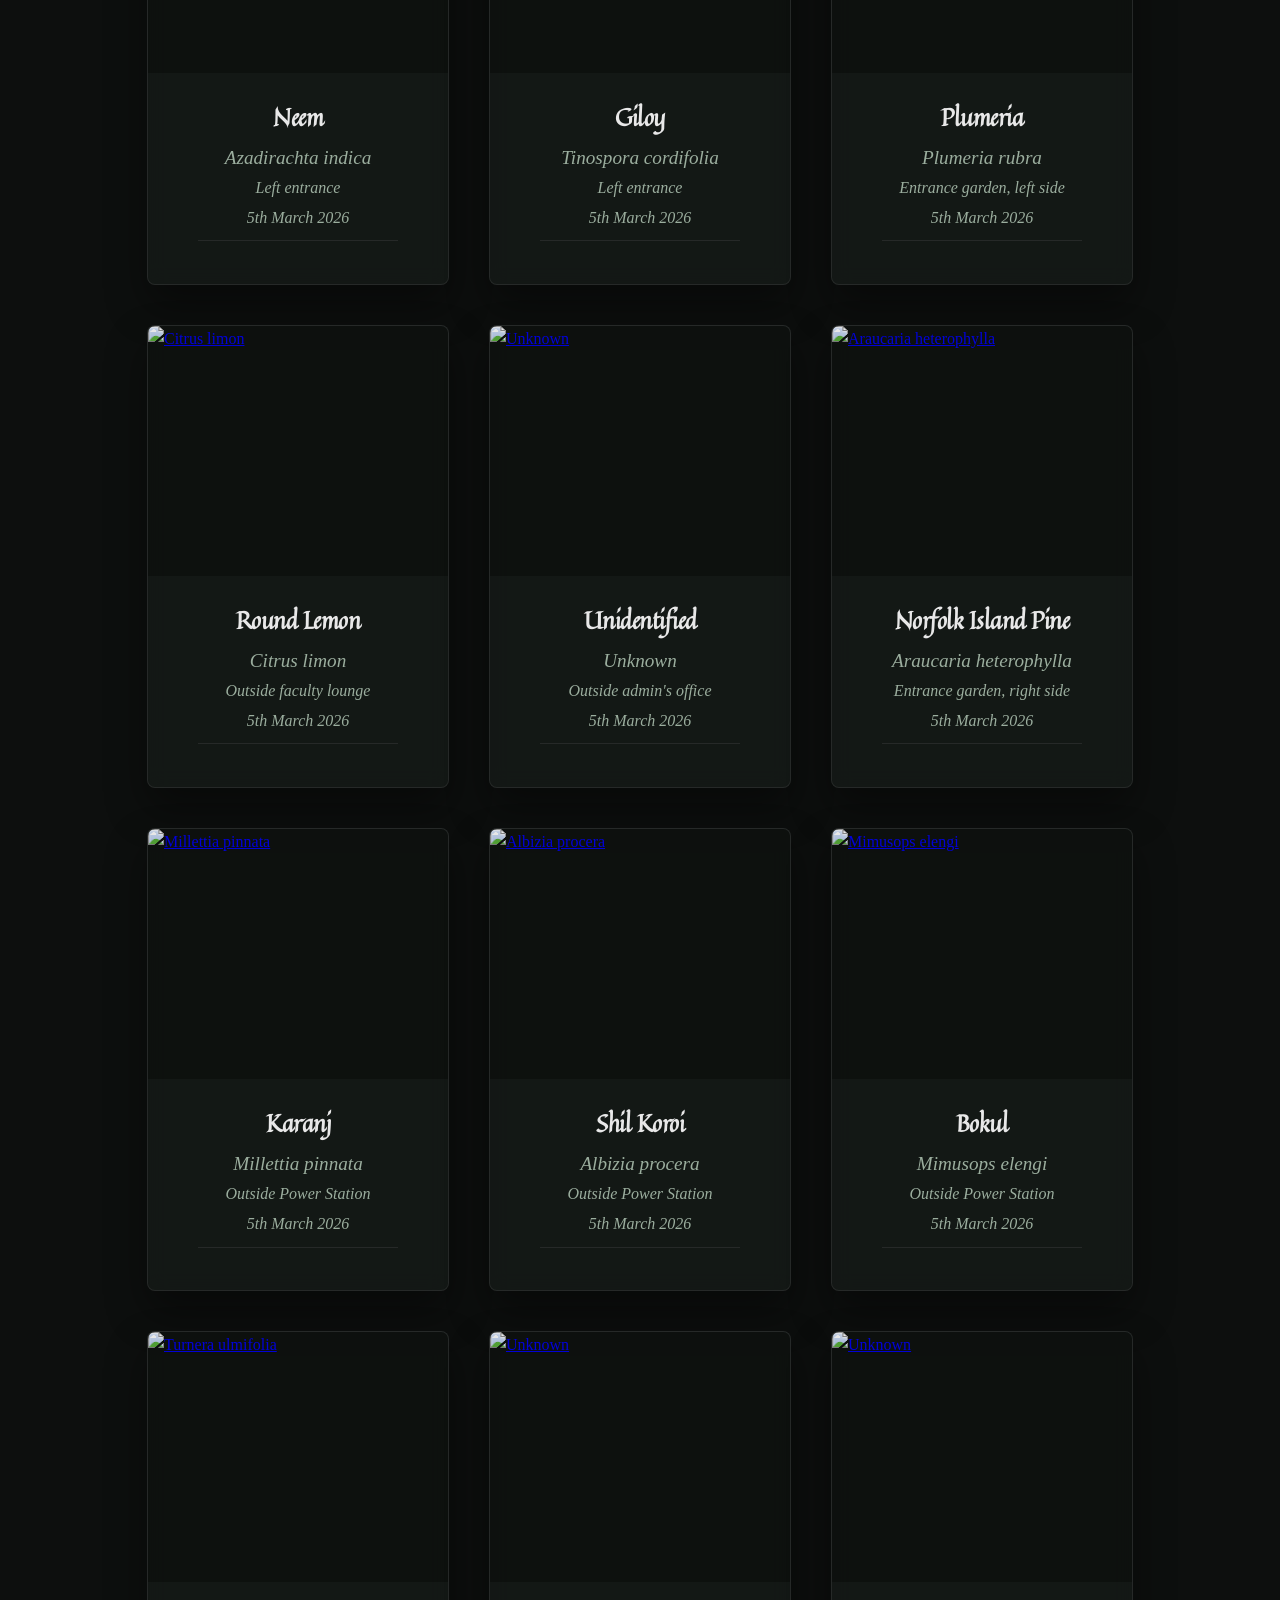
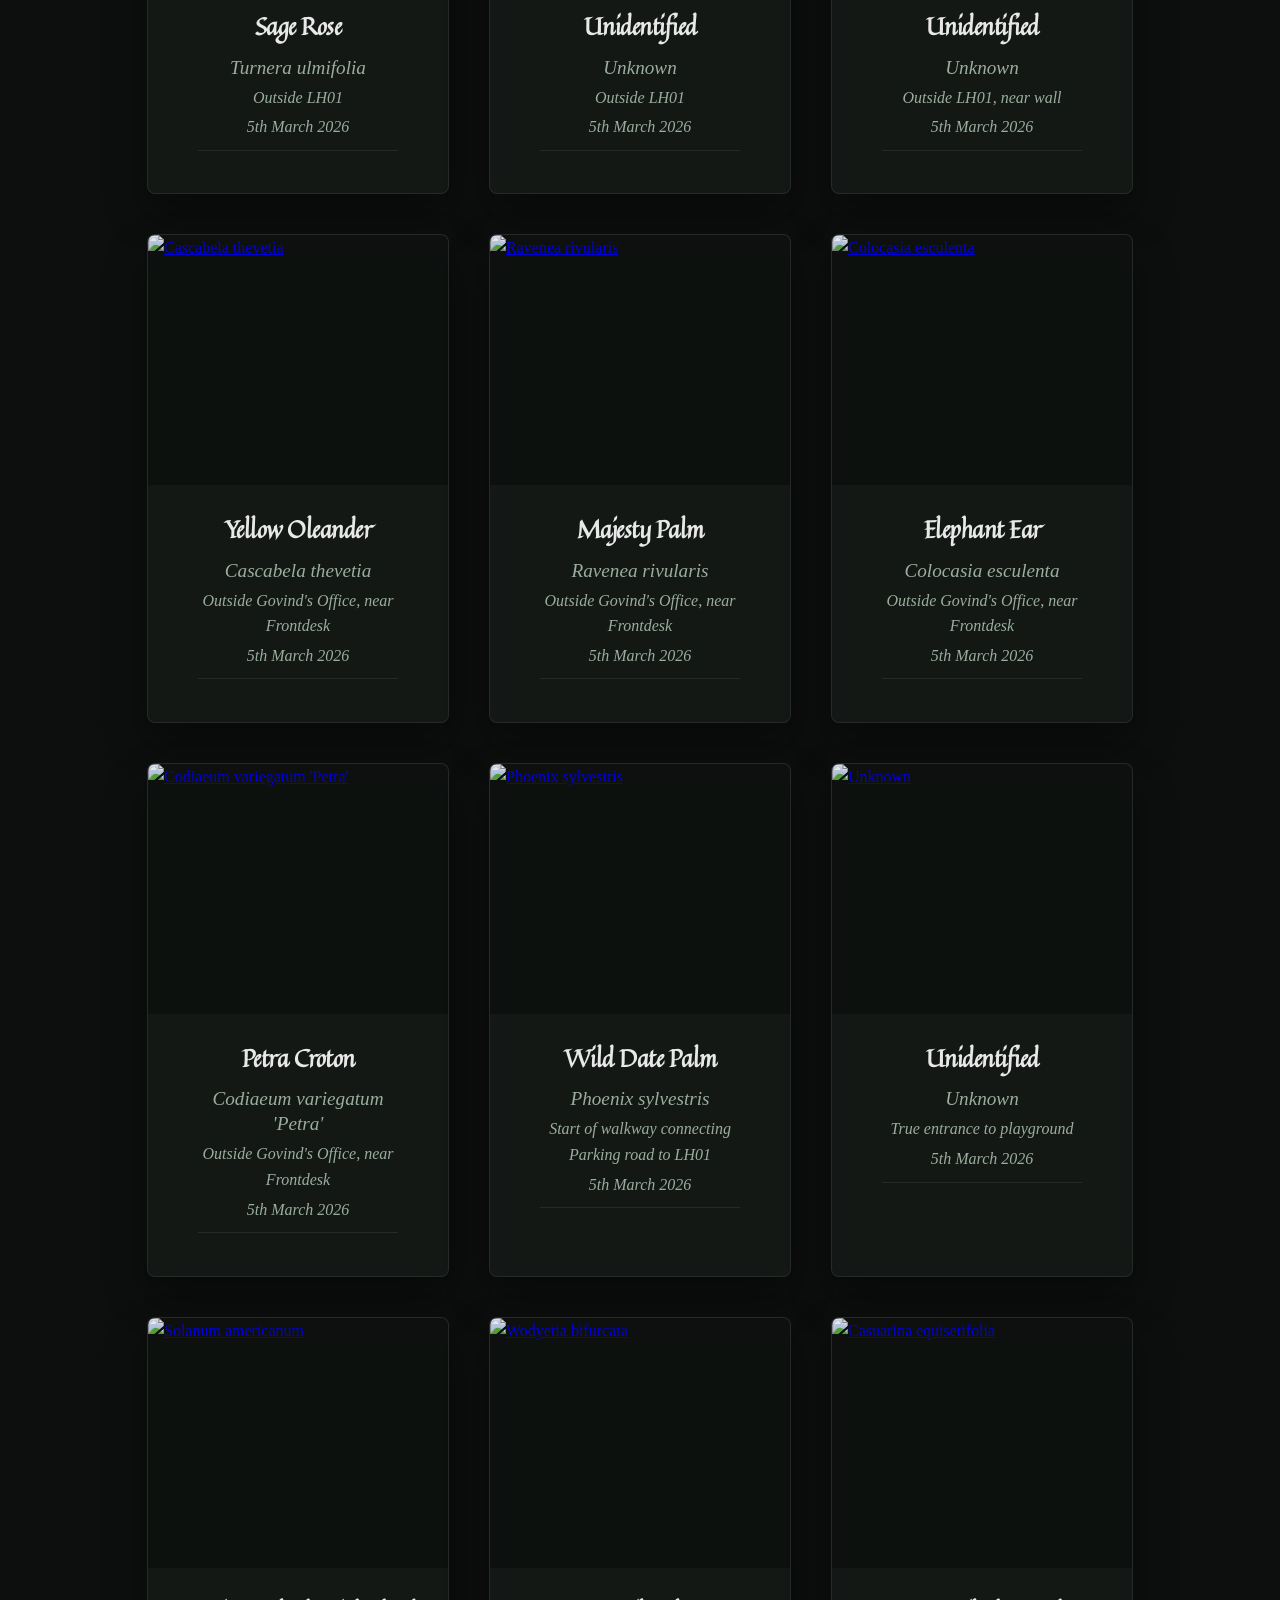
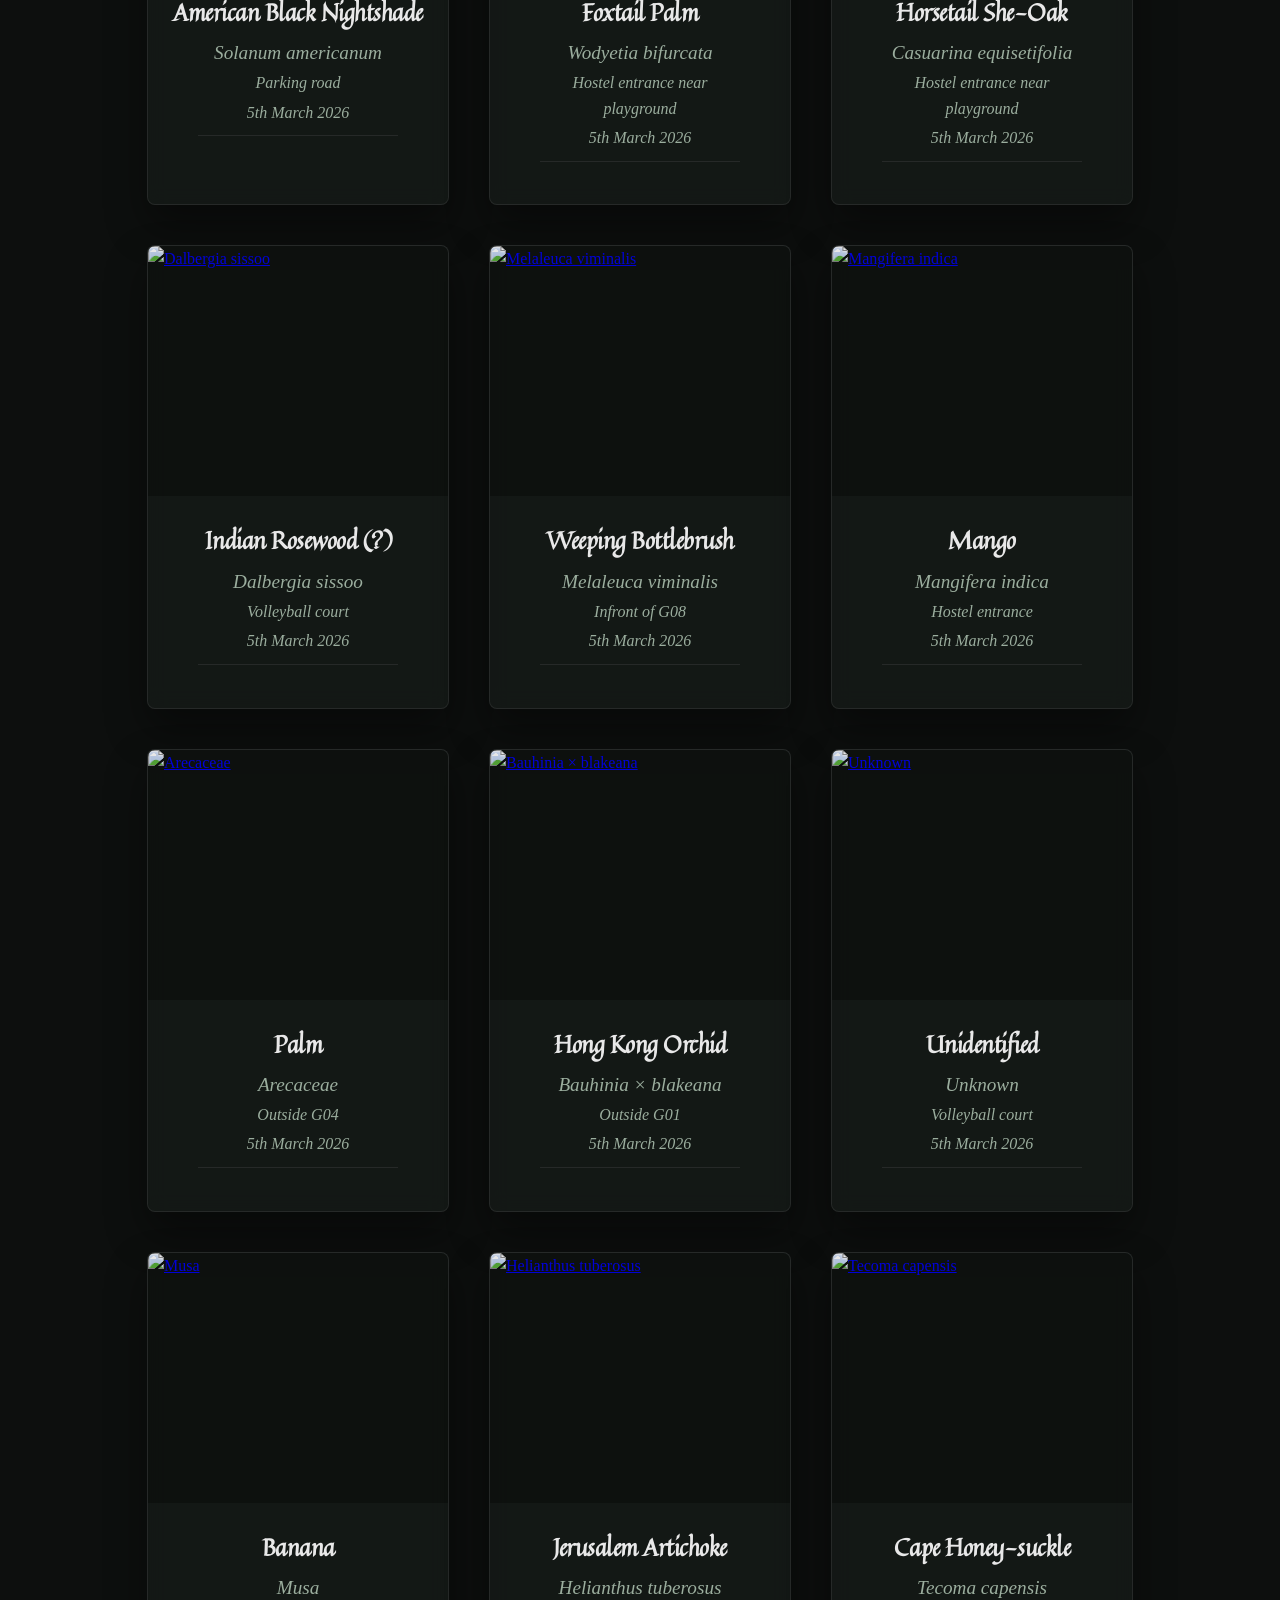
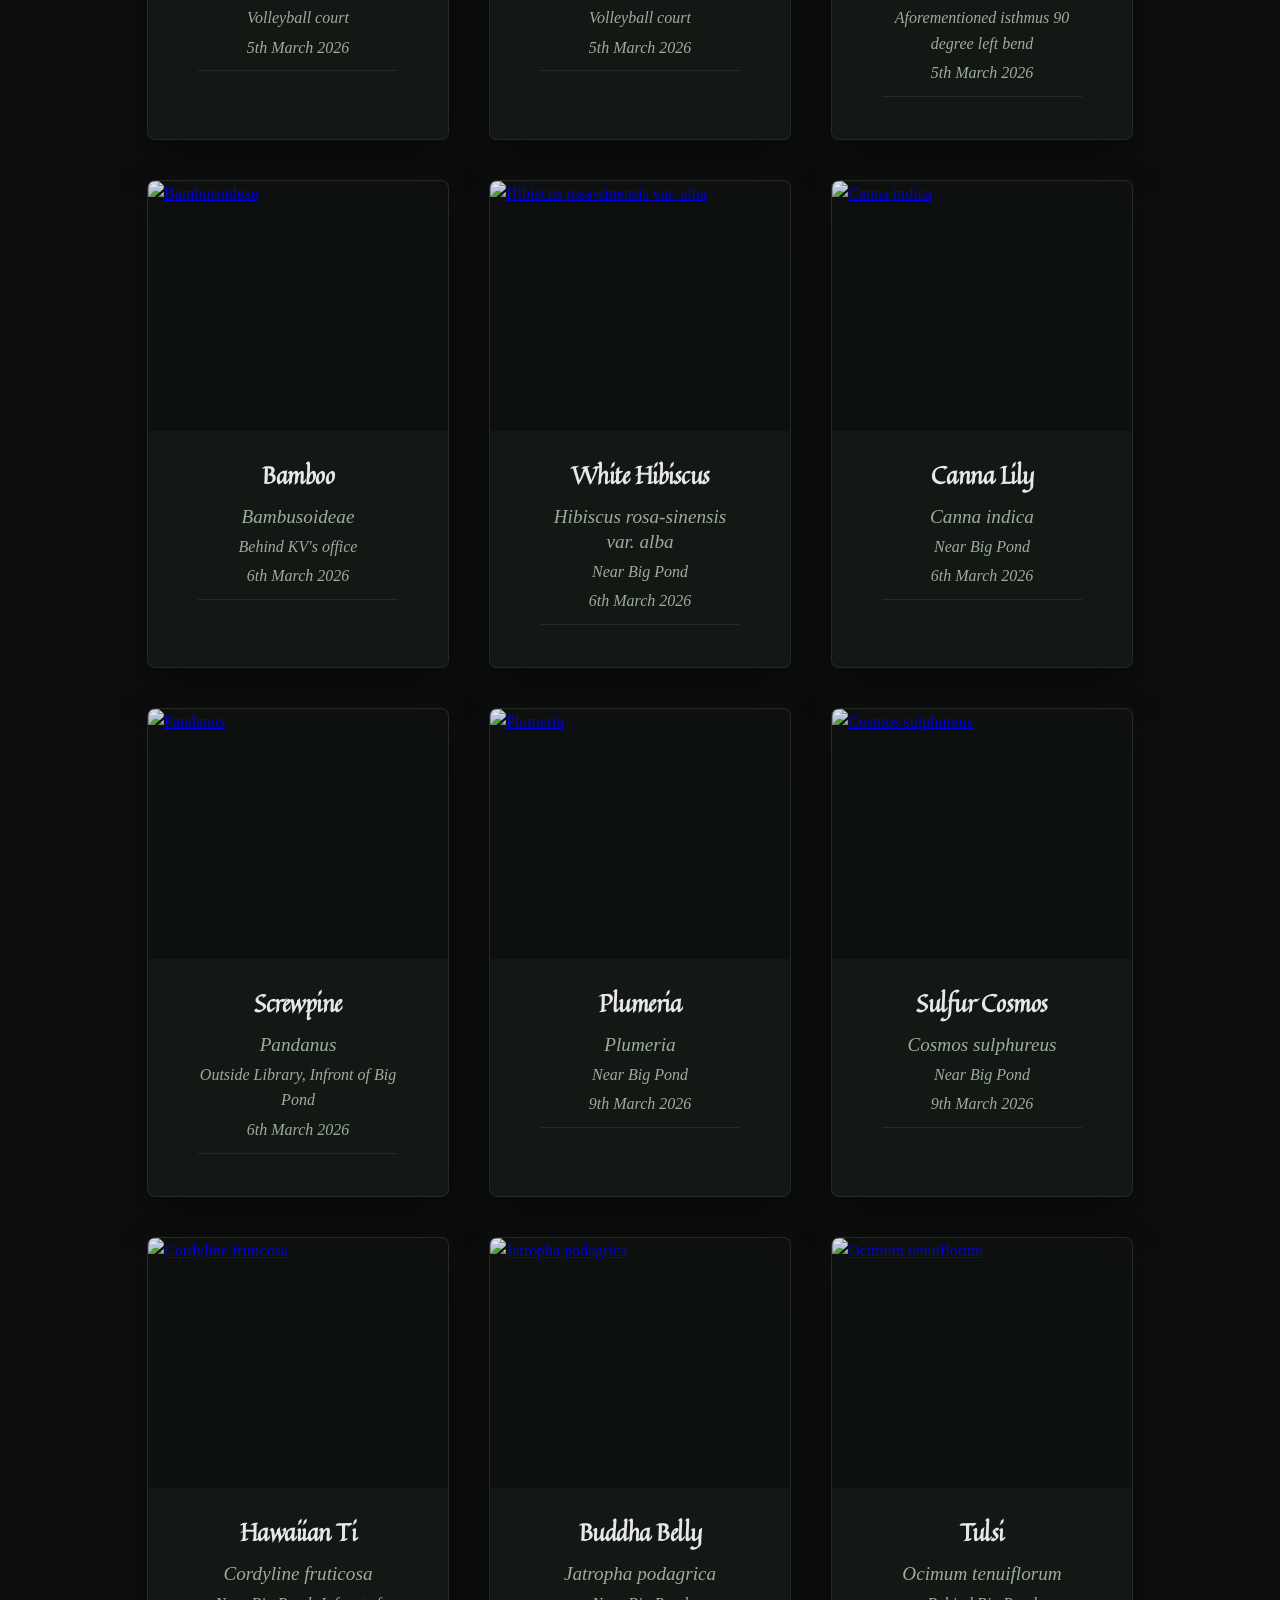
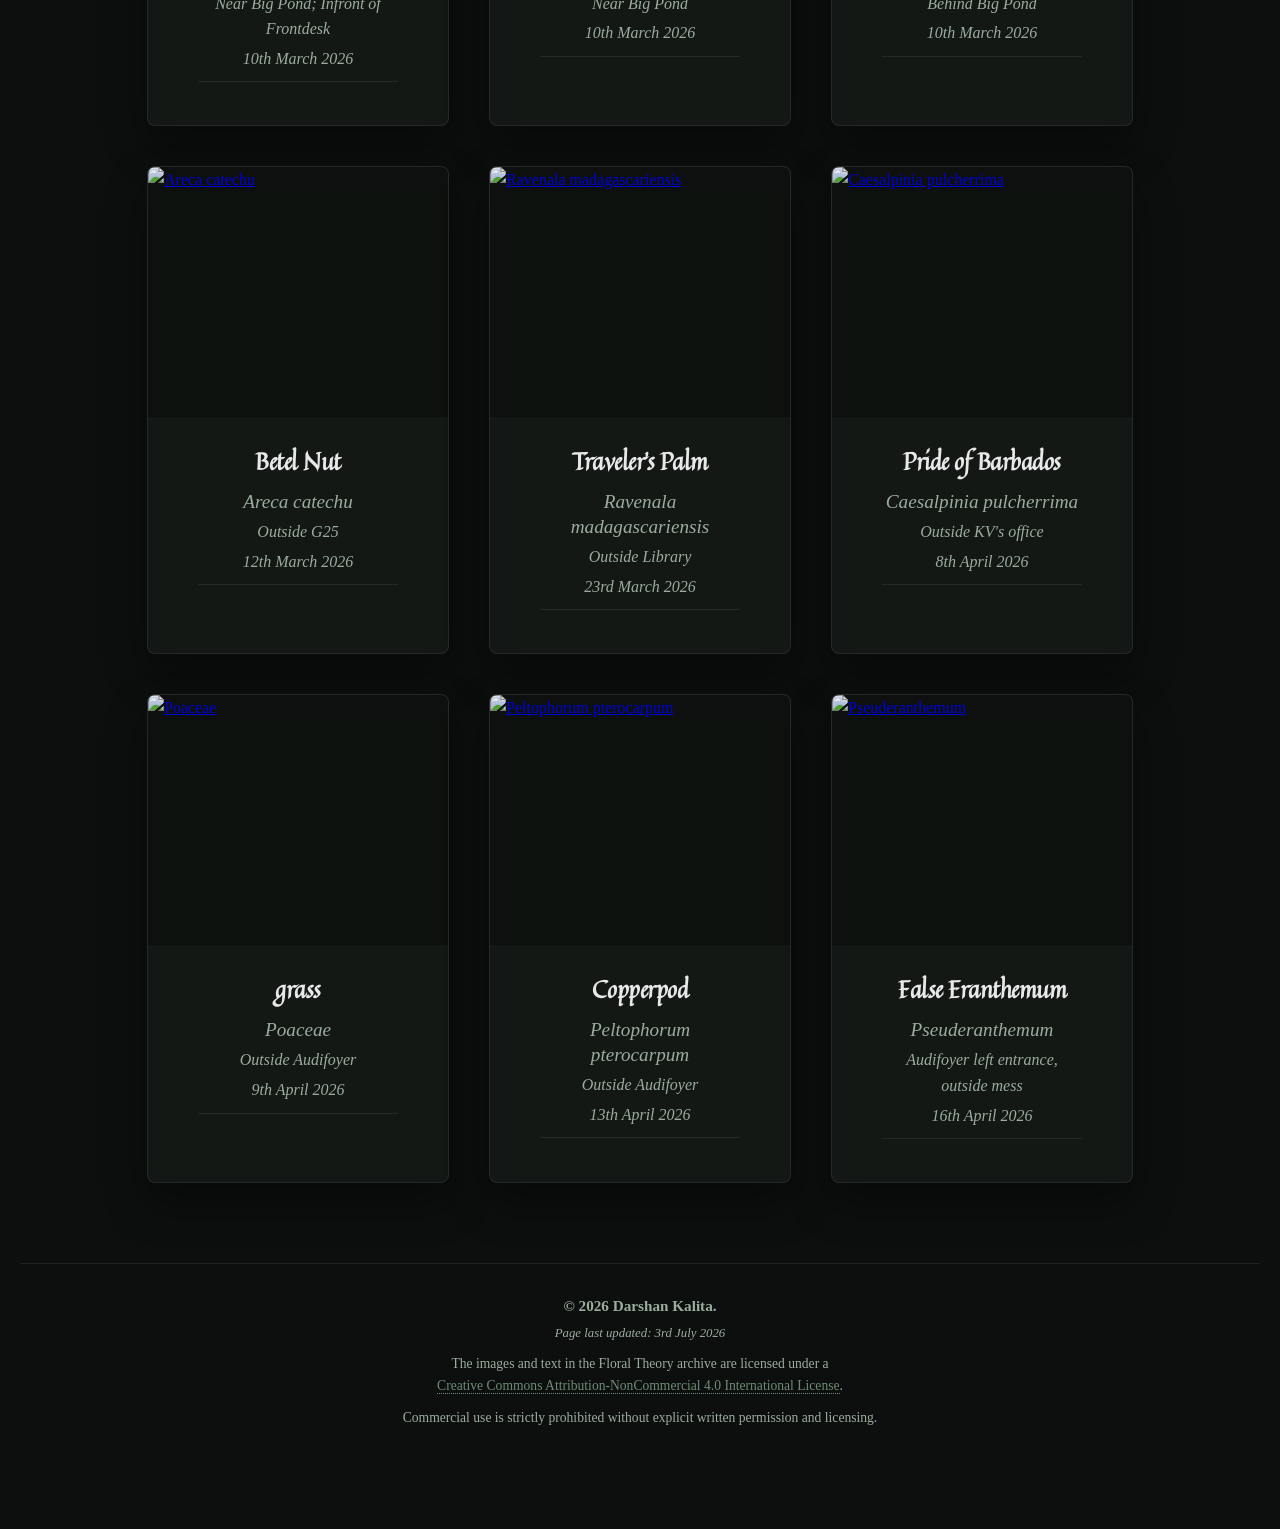
==== commit 67d033c4: "Added a third hero image" ====
--- a/index.html
+++ b/index.html
@@ -47,6 +47,34 @@
             inset: 0;
             background: rgba(13, 15, 14, 0.45); 
         }
+
+
+        /* --- Third Background (Fades in deep on scroll) --- */
+        .bg-archive-3 {
+            position: fixed;
+            top: 0;
+            left: 0;
+            width: 100%;
+            height: 100vh;
+            /* PASTE YOUR THIRD BACKGROUND IMAGE URL HERE */
+            background-image: url('./assets/20251105_142913.jpg'); 
+            background-size: cover; 
+            background-repeat: no-repeat; 
+            background-position: center;
+            z-index: 0;
+            opacity: 0; 
+            pointer-events: none;
+            will-change: opacity;
+        }
+
+        /* Dark overlay so cards remain legible against the third image */
+        .bg-archive-3::after {
+            content: '';
+            position: absolute;
+            inset: 0;
+            background: rgba(13, 15, 14, 0.45); 
+        }
+
 
         /* --- Hero Section --- */
         .hero {
@@ -320,6 +348,7 @@
 <body>
     
     <div class="bg-archive" id="bg-archive"></div>
+    <div class="bg-archive-3" id="bg-archive-3"></div>
 
     <section class="hero">
         <div class="hero-text">
@@ -1779,7 +1808,7 @@
     <p style="margin: 0 0 5px 0;"><strong>&copy; 2026 Darshan Kalita.</strong></p>
     
     <p style="margin: 0 0 10px 0; font-size: 0.8rem; font-style: italic; color: var(--text-muted);">
-        Page last updated: 30th June 2026
+        Page last updated: 3rd July 2026
     </p>
 
     <p style="margin: 0; font-size: 0.85rem;">
@@ -1820,21 +1849,35 @@
             }
         });
 
-        window.addEventListener('scroll', () => {
+       window.addEventListener('scroll', () => {
             const scrollY = window.scrollY;
             const heroHeight = document.querySelector('.hero').offsetHeight;
             
-            const fadeStart = heroHeight * 1;
-            const fadeEnd = heroHeight * 6; 
-
+            // --- 2nd Background Fade Logic ---
+            const bg2Start = heroHeight * 1;
+            const bg2End = heroHeight * 6; 
             const bgArchive = document.getElementById('bg-archive');
             
-            if (scrollY <= fadeStart) {
+            if (scrollY <= bg2Start) {
                 bgArchive.style.opacity = 0;
-            } else if (scrollY >= fadeEnd) {
+            } else if (scrollY >= bg2End) {
                 bgArchive.style.opacity = 1;
             } else {
-                bgArchive.style.opacity = (scrollY - fadeStart) / (fadeEnd - fadeStart);
+                bgArchive.style.opacity = (scrollY - bg2Start) / (bg2End - bg2Start);
+            }
+
+            // --- 3rd Background Fade Logic ---
+            // Takes over deeper down the archive
+            const bg3Start = heroHeight * 40; 
+            const bg3End = heroHeight * 45; 
+            const bgArchive3 = document.getElementById('bg-archive-3');
+
+            if (scrollY <= bg3Start) {
+                bgArchive3.style.opacity = 0;
+            } else if (scrollY >= bg3End) {
+                bgArchive3.style.opacity = 1;
+            } else {
+                bgArchive3.style.opacity = (scrollY - bg3Start) / (bg3End - bg3Start);
             }
         });
 
